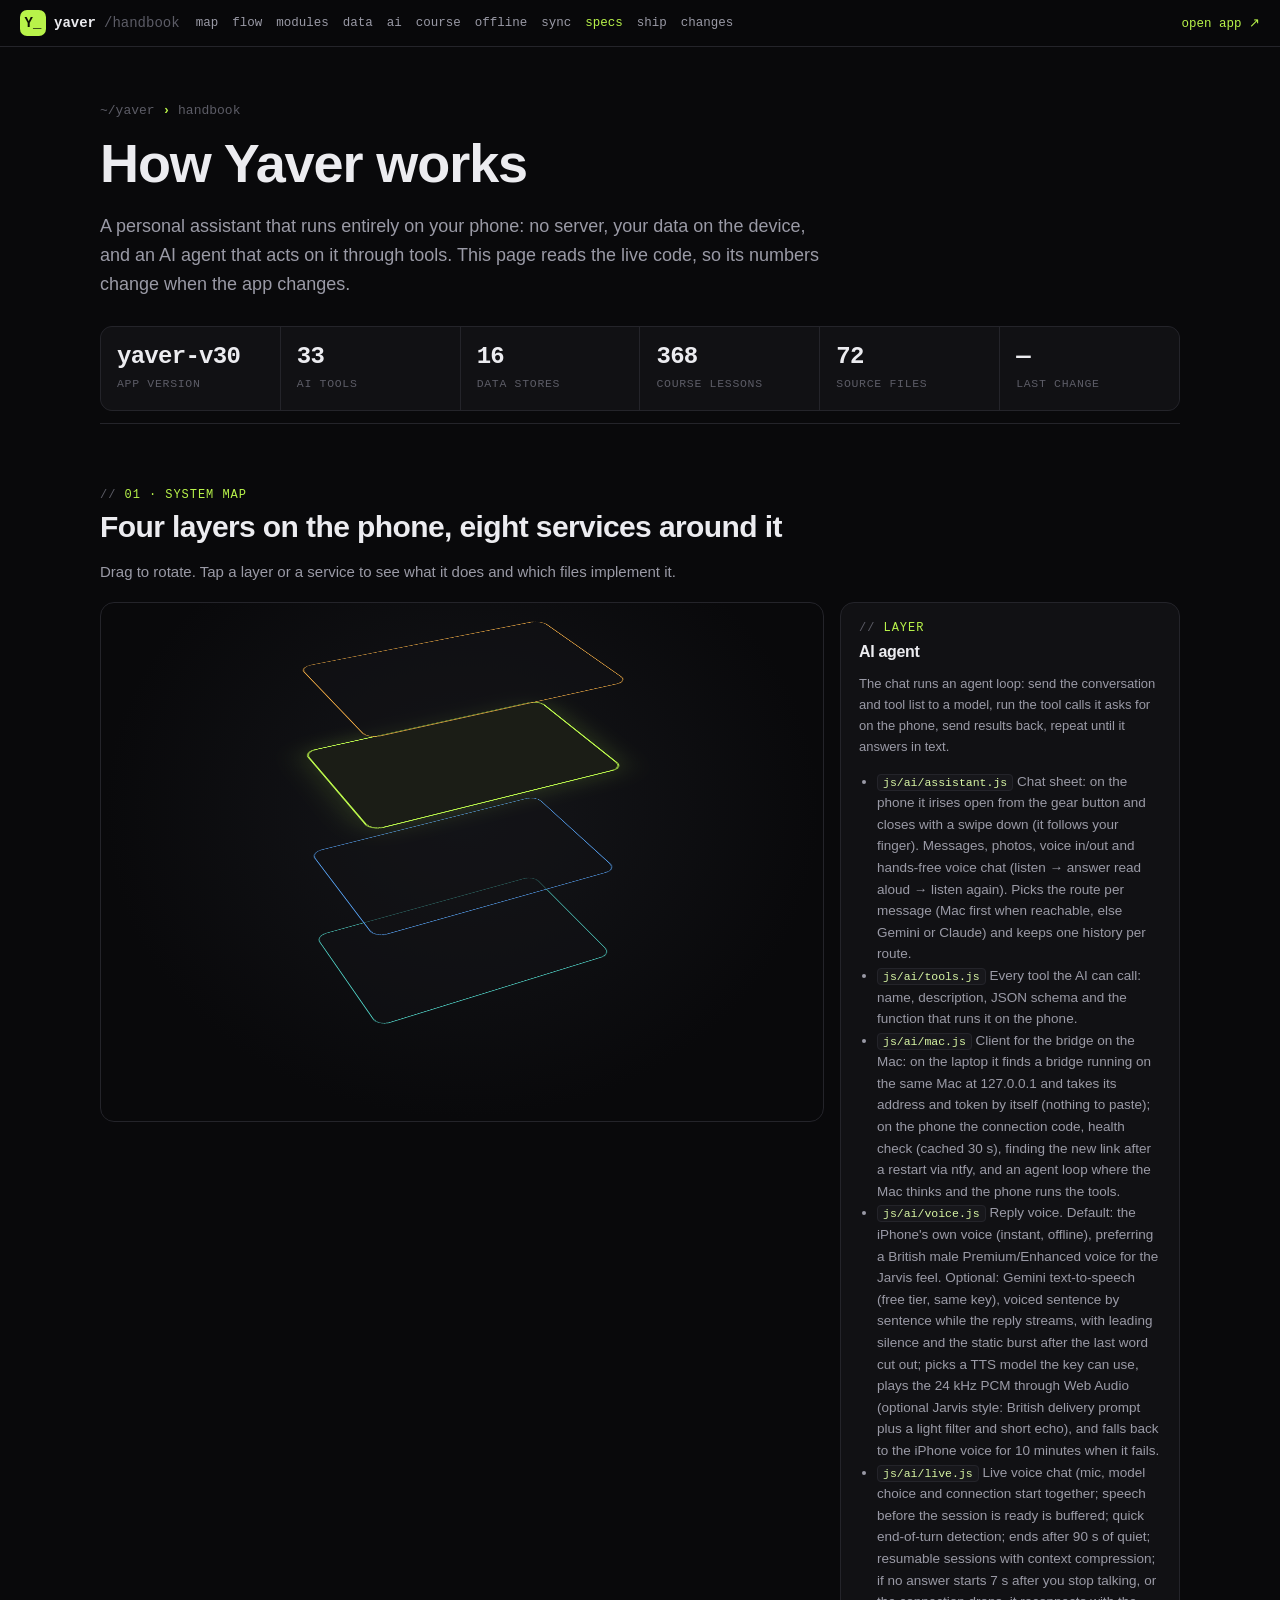
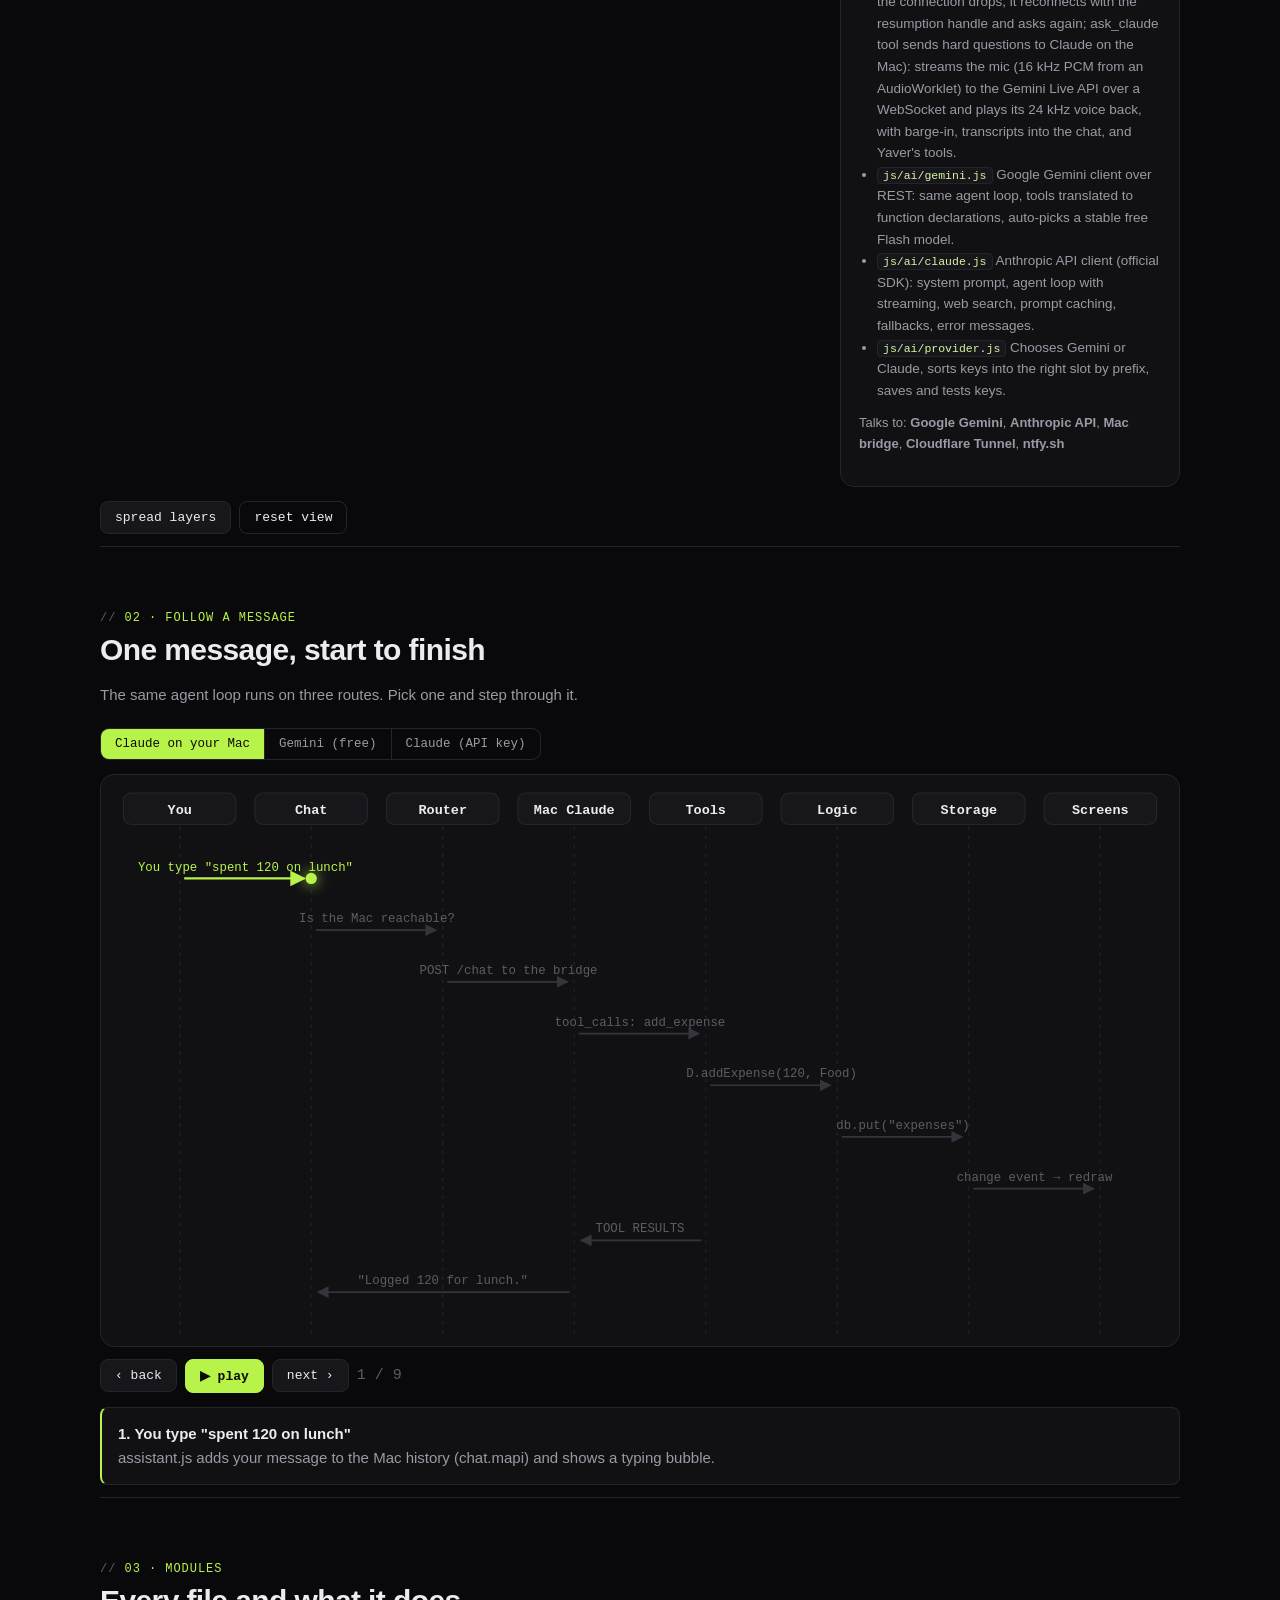
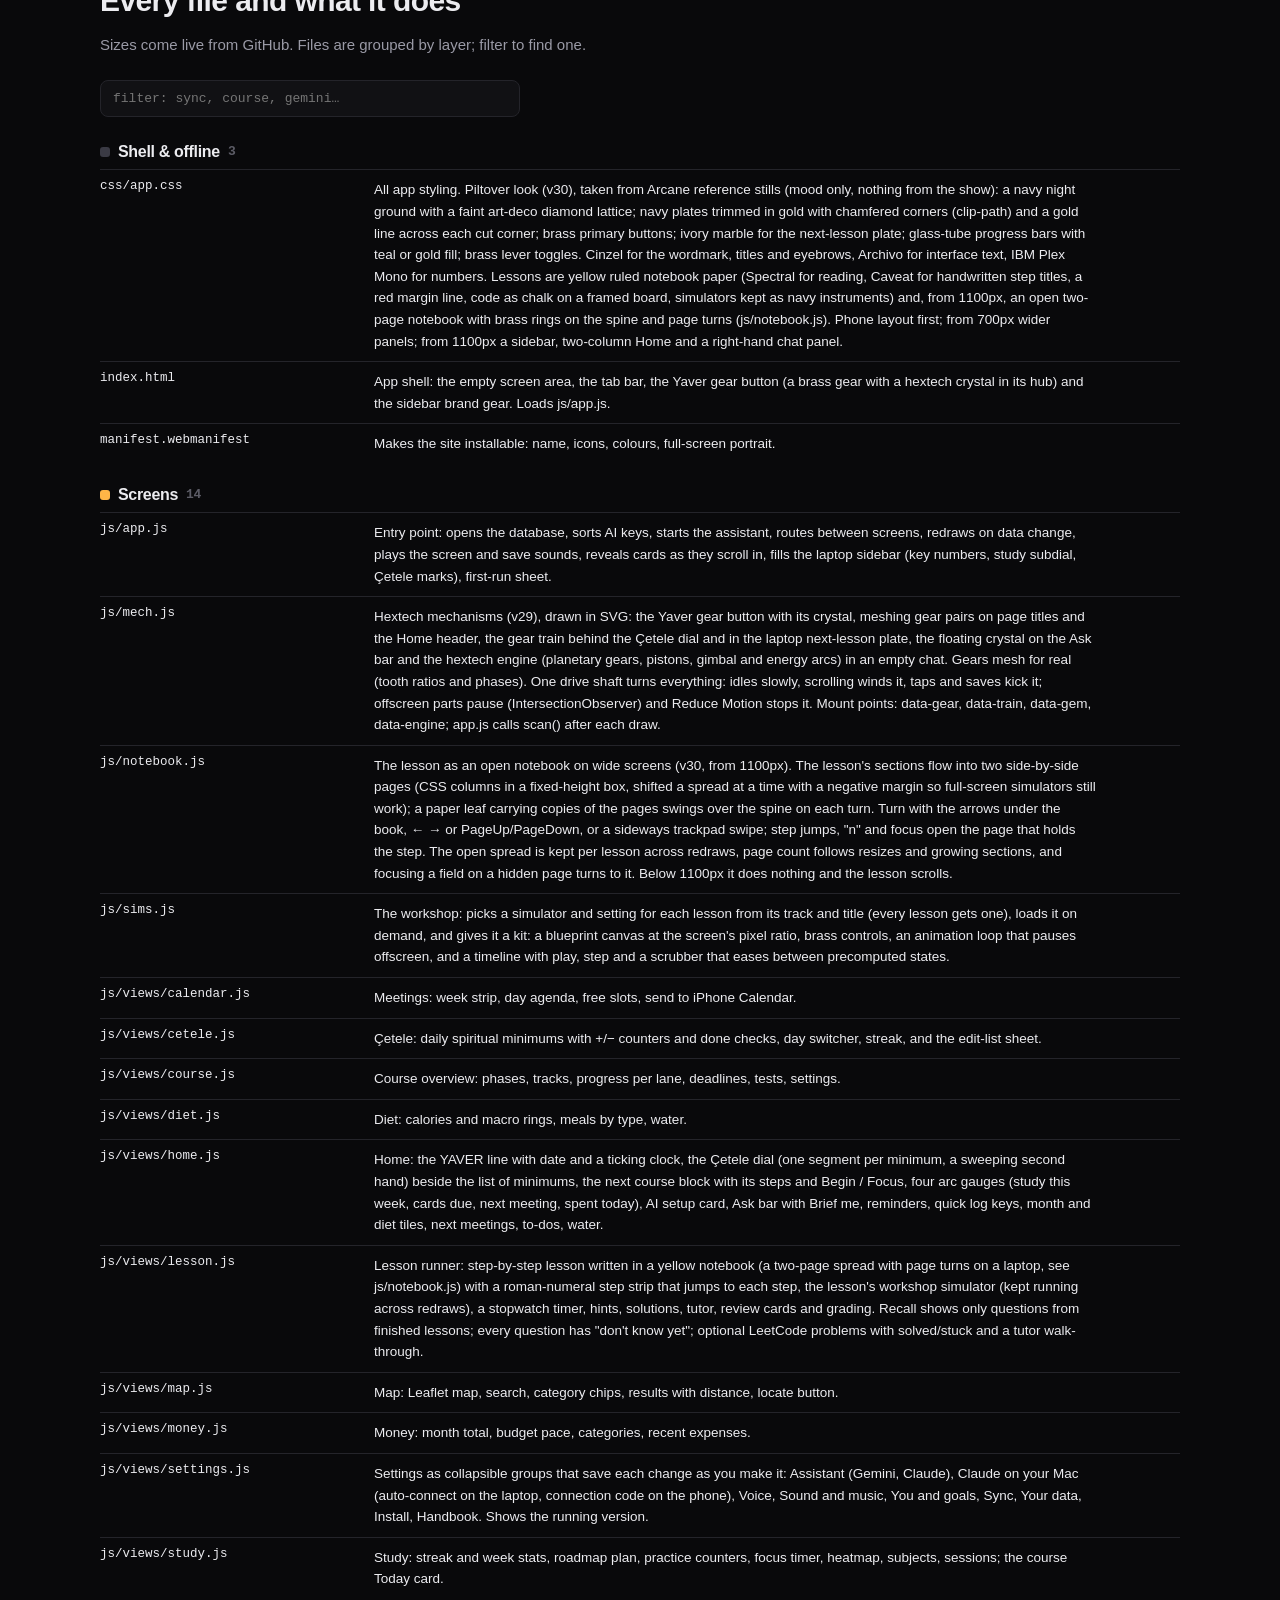
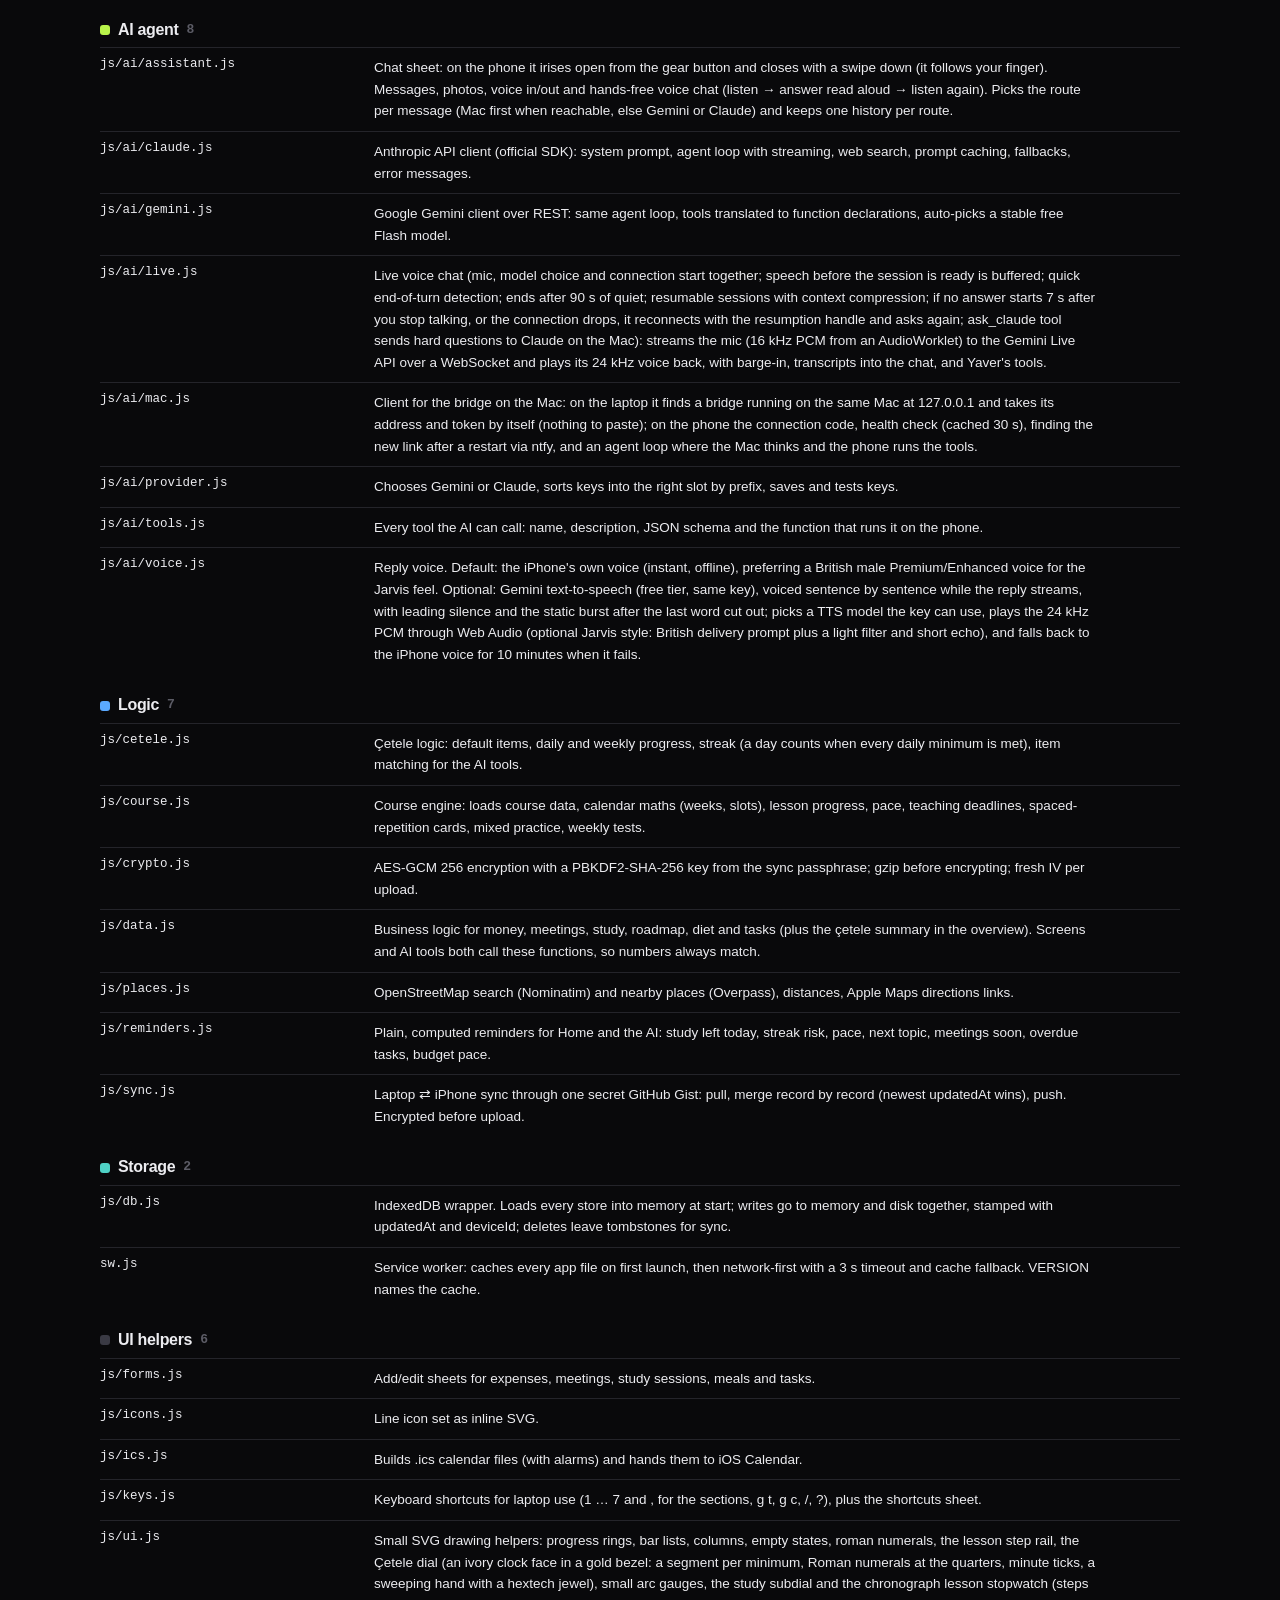
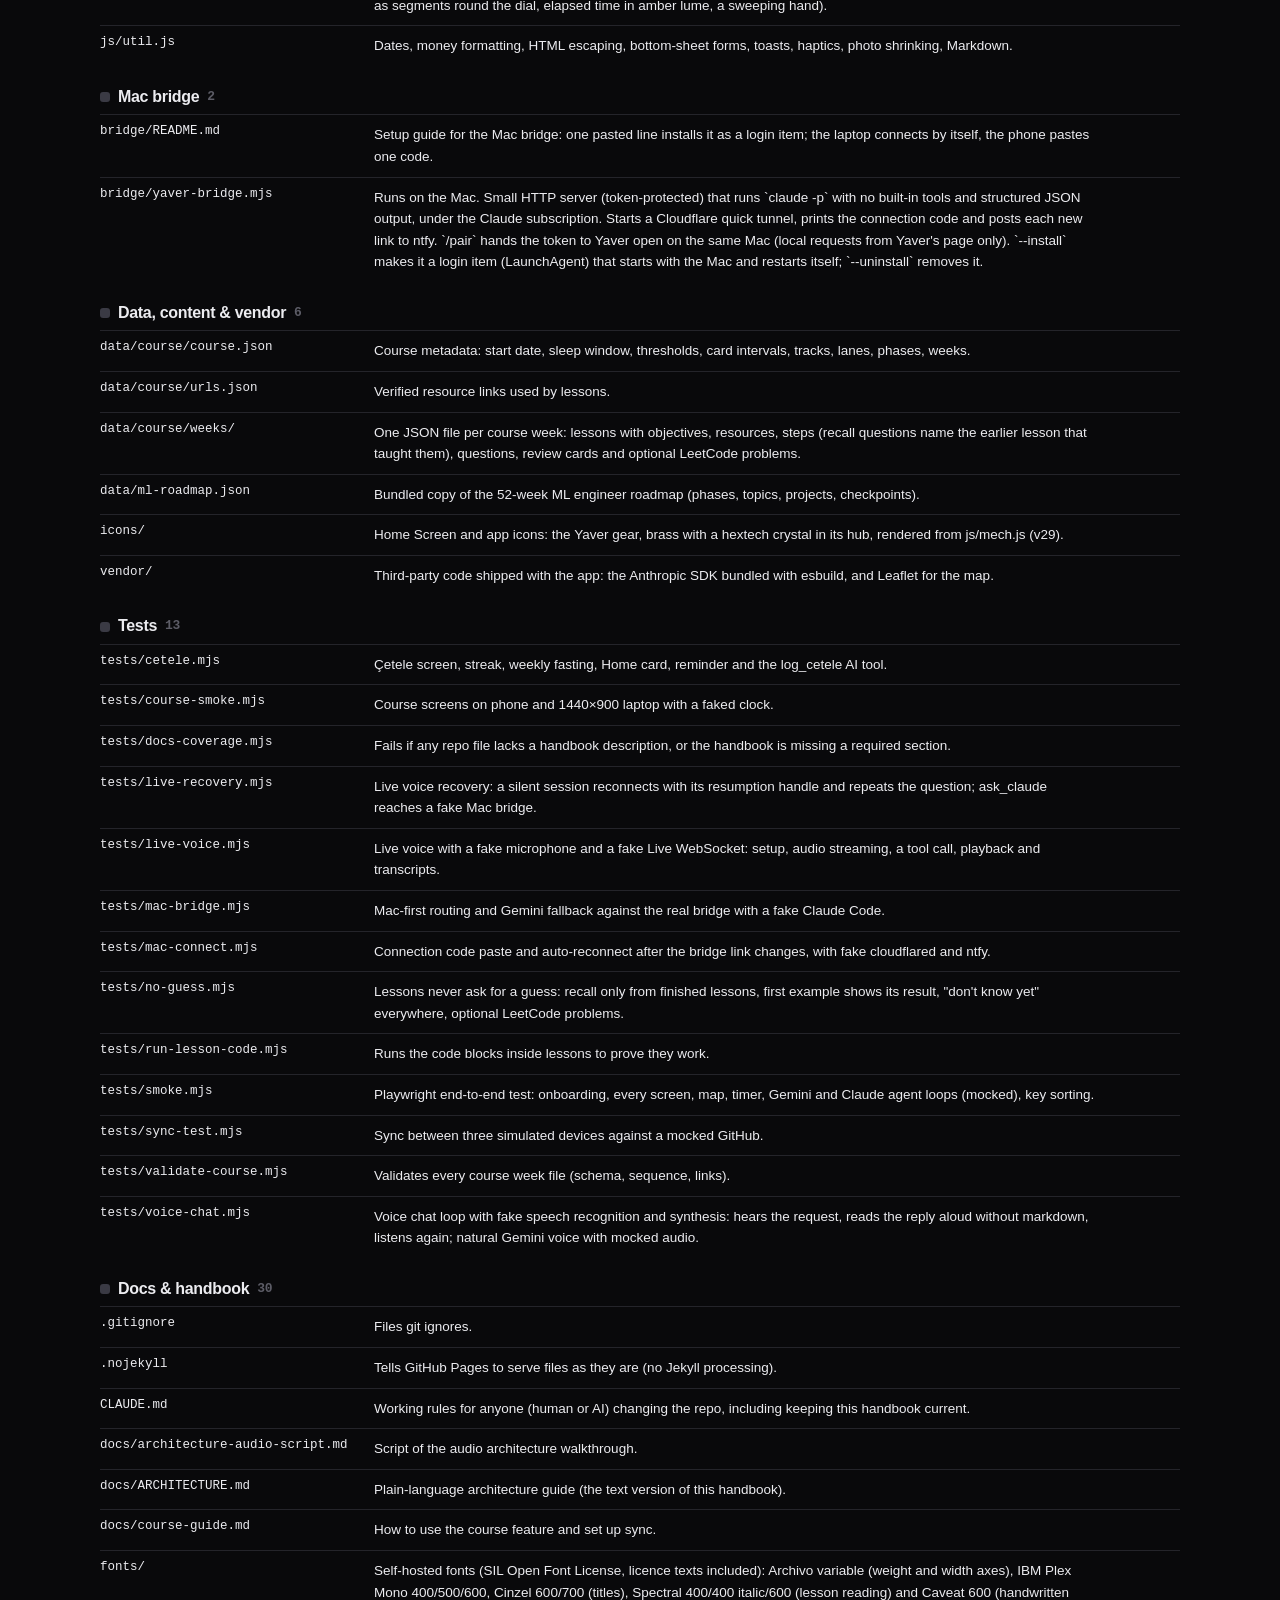
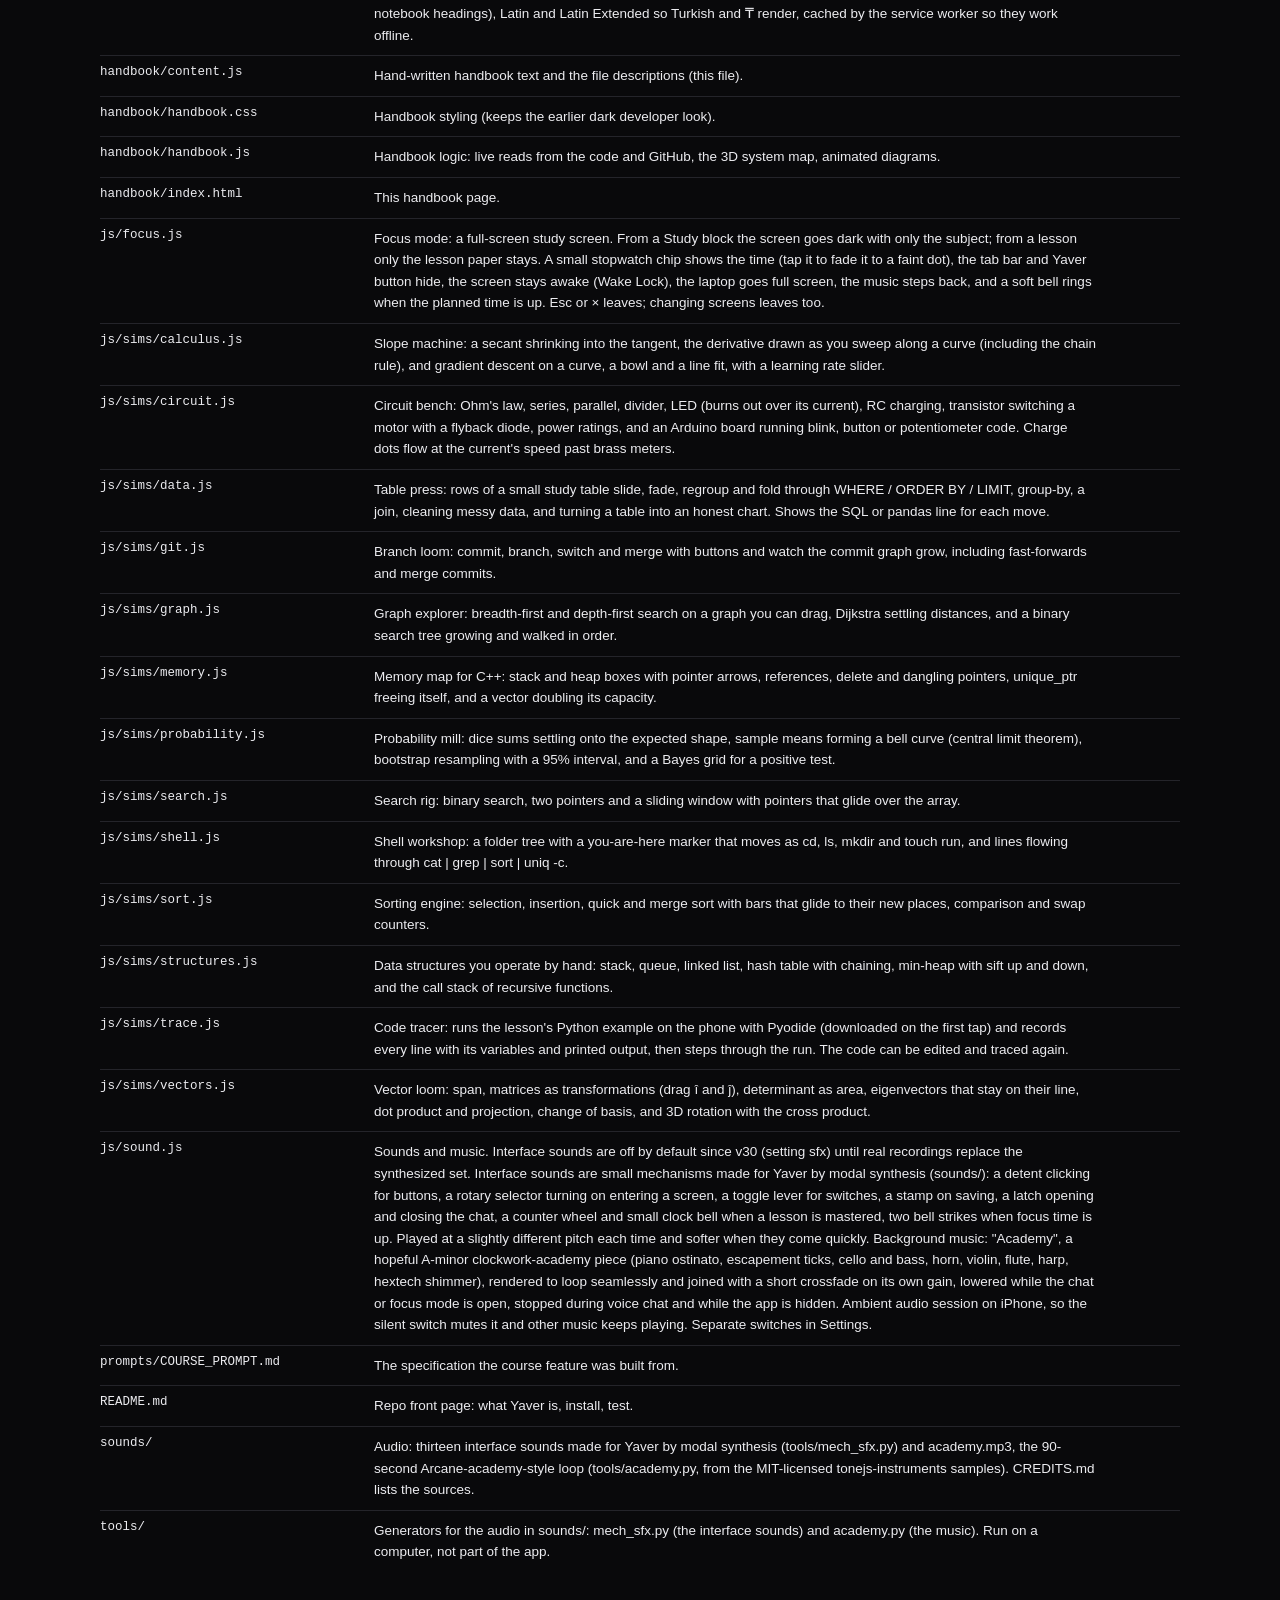
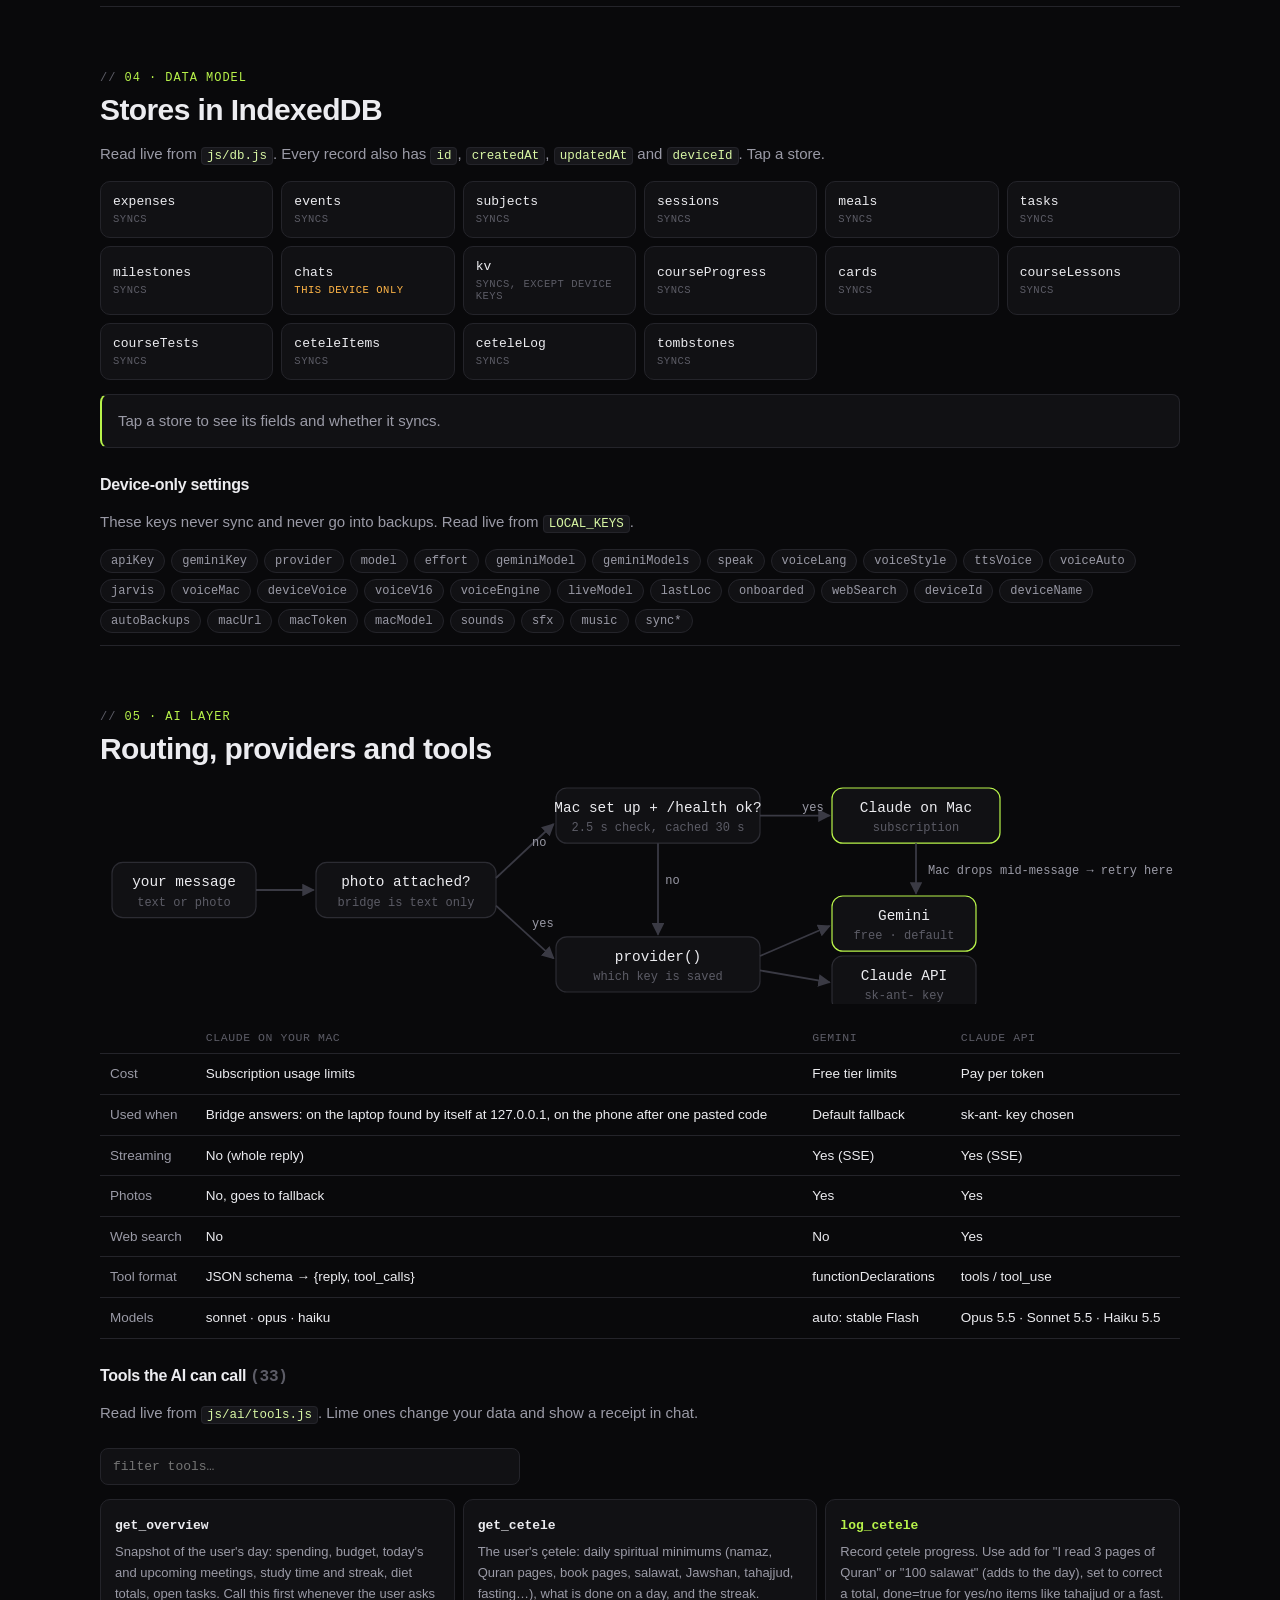
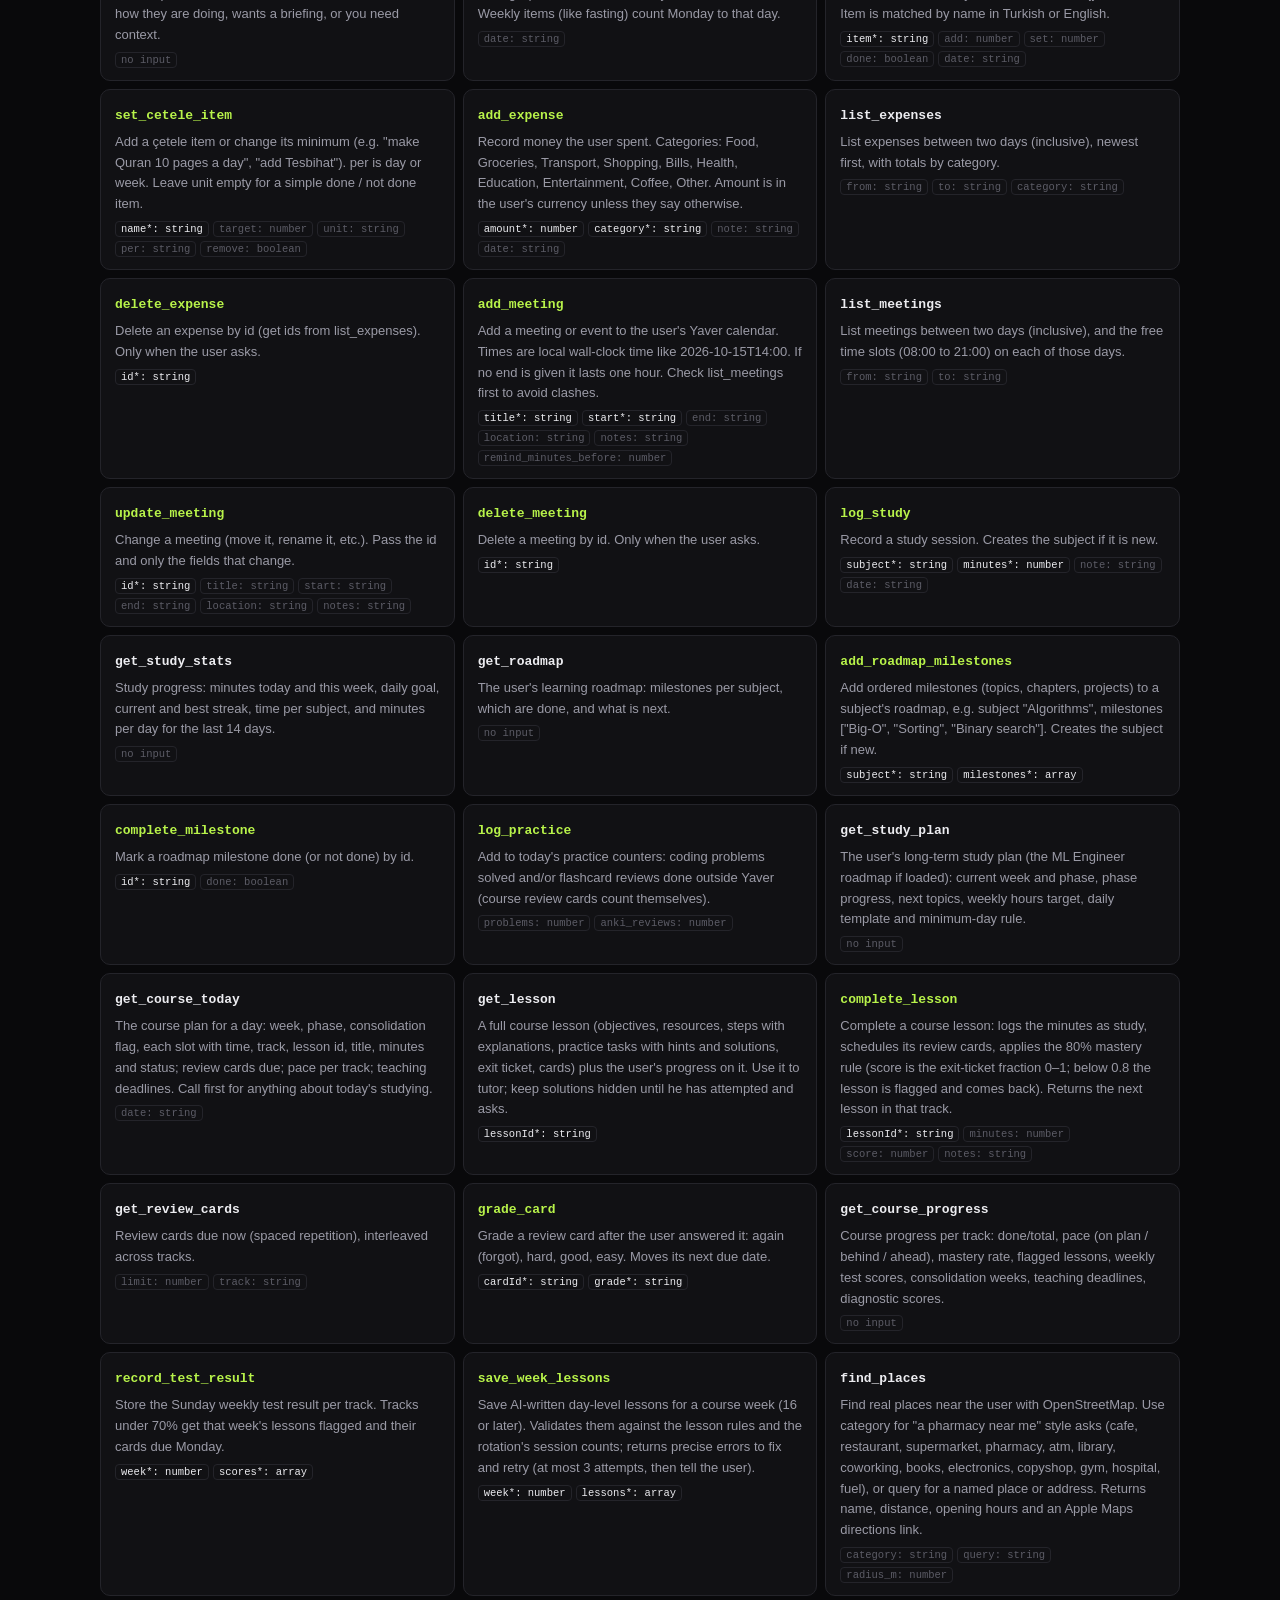
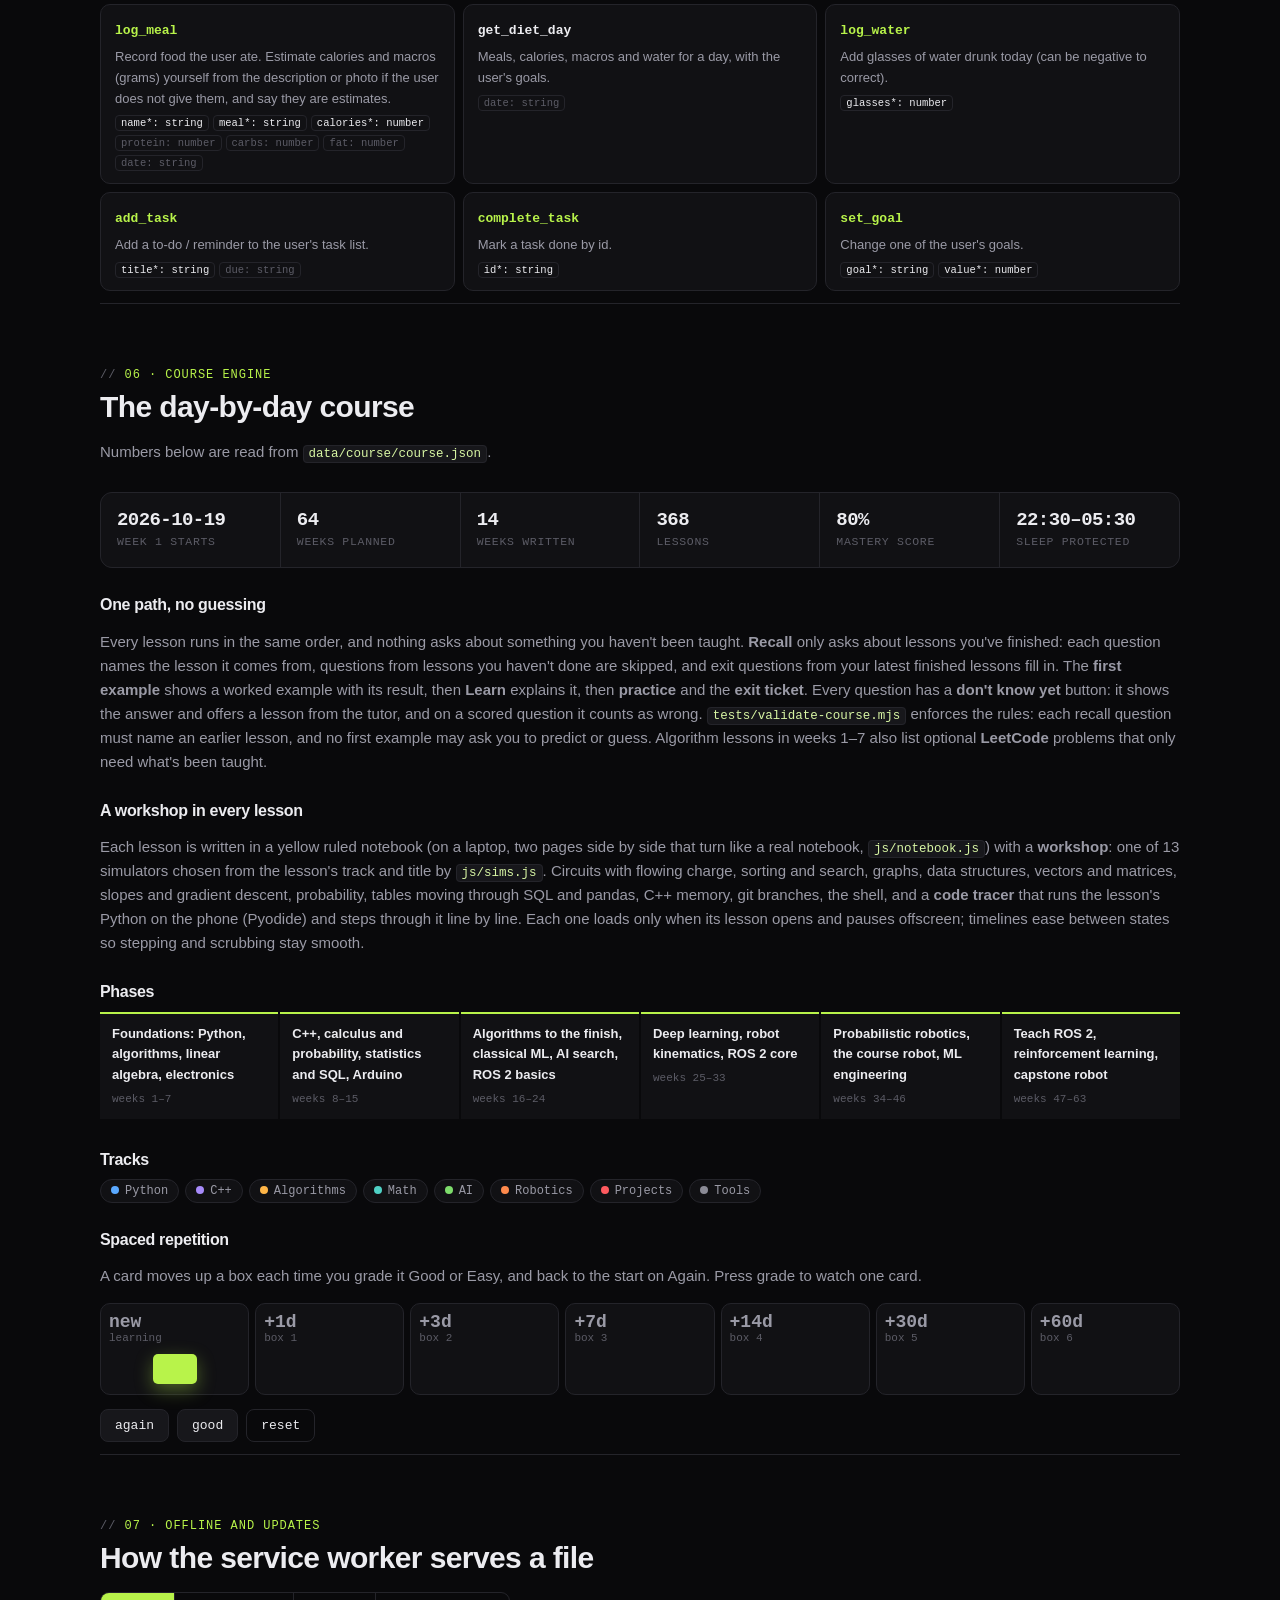
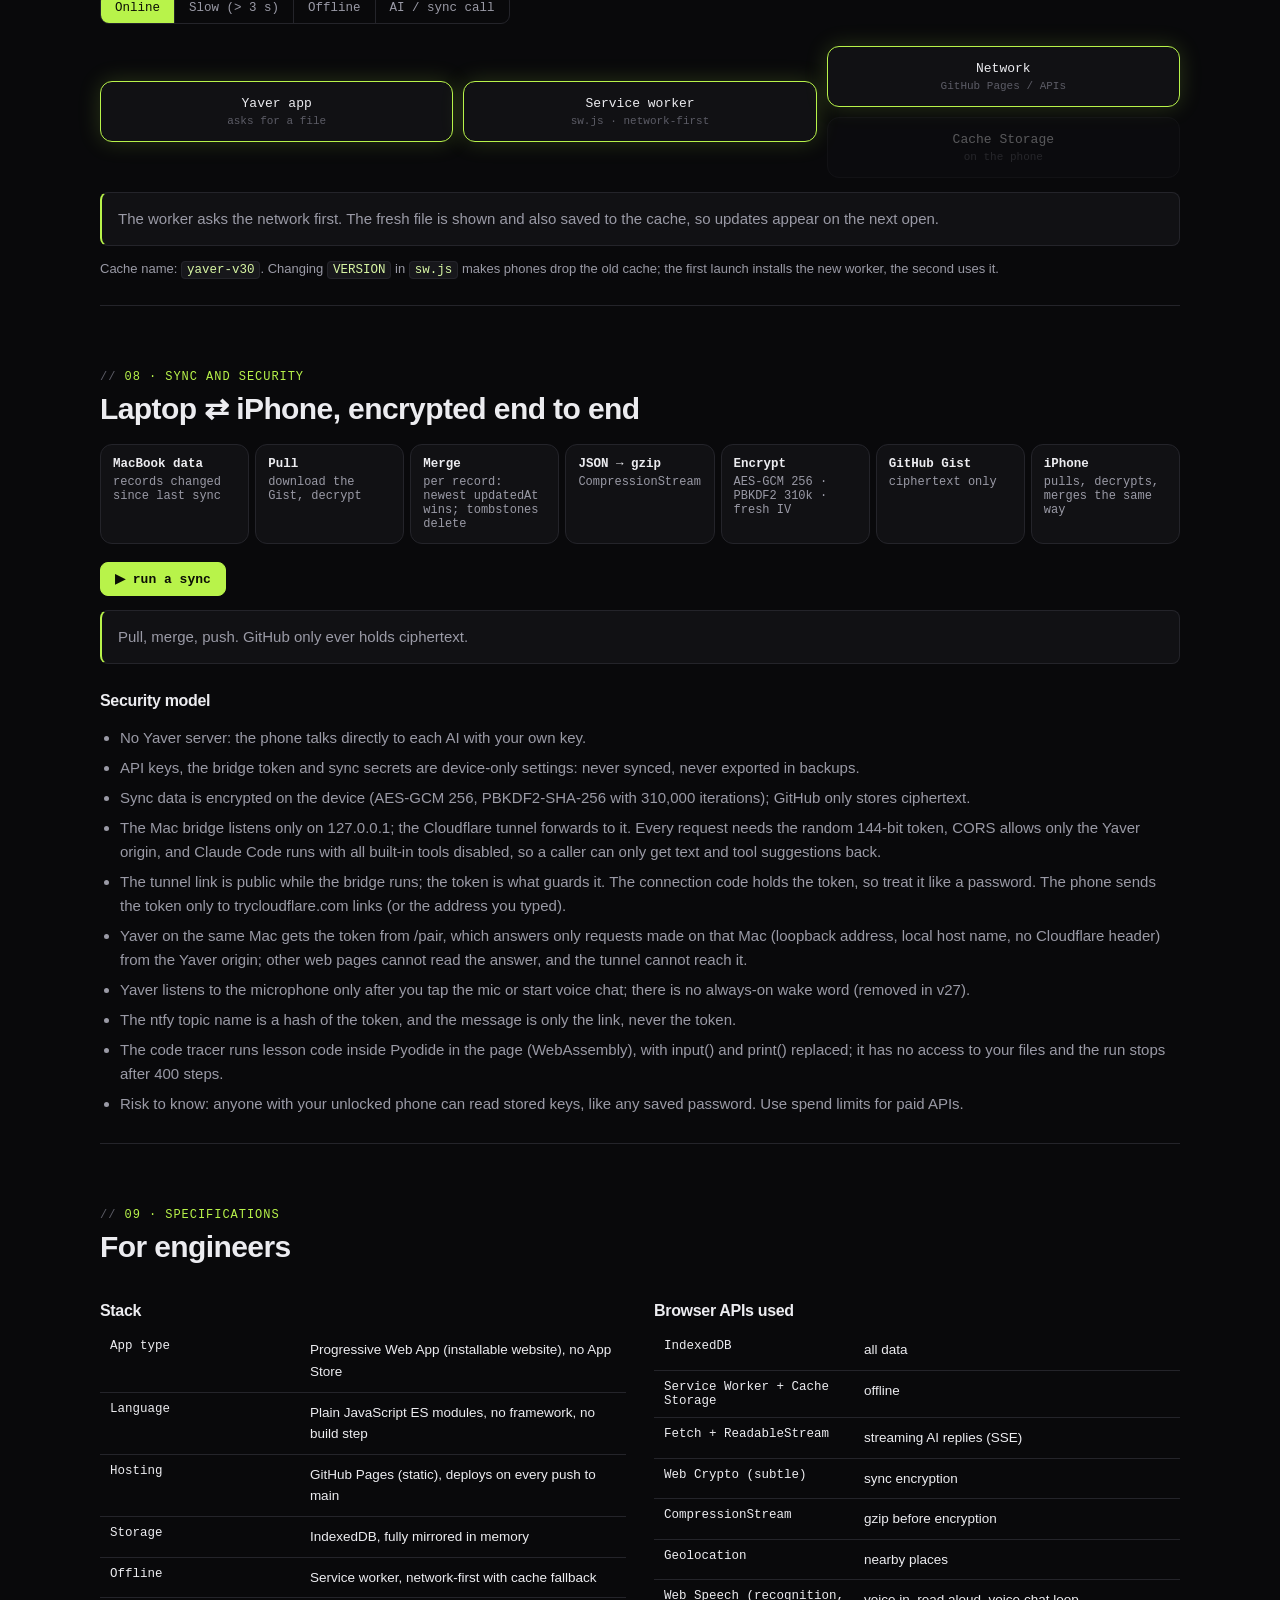
==== handbook/index.html @ 9eaa9417 "v30 Piltover: navy and gold look from the Arcane stills, notebook lessons Navy ground with a deco la" ====
<!doctype html>
<html lang="en">
<head>
<meta charset="utf-8">
<meta name="viewport" content="width=device-width, initial-scale=1, viewport-fit=cover">
<meta name="theme-color" content="#09090b">
<title>Yaver Handbook</title>
<link rel="icon" href="../icons/icon-192.png">
<link rel="stylesheet" href="handbook.css">
</head>
<body>
<header class="top">
  <a class="brand" href="#top"><span class="mark">Y</span><b>yaver</b><span class="dim">/handbook</span></a>
  <nav class="toc" aria-label="Sections">
    <a href="#map">map</a><a href="#flow">flow</a><a href="#modules">modules</a><a href="#data">data</a><a href="#ai">ai</a><a href="#course">course</a><a href="#offline">offline</a><a href="#sync">sync</a><a href="#specs">specs</a><a href="#ship">ship</a><a href="#changes">changes</a>
  </nav>
  <a class="open-app" href="../">open app ↗</a>
</header>

<main id="top">
  <section class="hero">
    <p class="path">~/yaver <b>›</b> handbook</p>
    <h1>How Yaver works</h1>
    <p class="lede">A personal assistant that runs entirely on your phone: no server, your data on the device, and an AI agent that acts on it through tools. This page reads the live code, so its numbers change when the app changes.</p>
    <div class="stats" id="stats">
      <div><b data-live="version">…</b><span>app version</span></div>
      <div><b data-live="tools">…</b><span>AI tools</span></div>
      <div><b data-live="stores">…</b><span>data stores</span></div>
      <div><b data-live="lessons">…</b><span>course lessons</span></div>
      <div><b data-live="files">…</b><span>source files</span></div>
      <div><b data-live="updated">…</b><span>last change</span></div>
    </div>
  </section>

  <section id="map">
    <p class="label">01 · system map</p>
    <h2>Four layers on the phone, eight services around it</h2>
    <p class="muted">Drag to rotate. Tap a layer or a service to see what it does and which files implement it.</p>
    <div class="map-wrap">
      <div class="scene" id="scene"><div class="stage" id="stage"></div></div>
      <aside class="panel" id="map-panel"></aside>
    </div>
    <div class="row-btns"><button class="btn" data-explode>spread layers</button><button class="btn ghost" data-reset>reset view</button></div>
  </section>

  <section id="flow">
    <p class="label">02 · follow a message</p>
    <h2>One message, start to finish</h2>
    <p class="muted">The same agent loop runs on three routes. Pick one and step through it.</p>
    <div class="seg" id="flow-route"></div>
    <div class="flow-wrap"><svg id="flow-svg" role="img" aria-label="Sequence diagram of one chat message"></svg></div>
    <div class="flow-ctrl"><button class="btn" data-flow="prev">‹ back</button><button class="btn primary" data-flow="play">▶ play</button><button class="btn" data-flow="next">next ›</button><span class="mono dim" id="flow-count"></span></div>
    <div class="callout" id="flow-text"></div>
  </section>

  <section id="modules">
    <p class="label">03 · modules</p>
    <h2>Every file and what it does</h2>
    <p class="muted">Sizes come live from GitHub. Files are grouped by layer; filter to find one.</p>
    <input class="filter" id="file-filter" placeholder="filter: sync, course, gemini…" autocomplete="off">
    <div id="files"></div>
  </section>

  <section id="data">
    <p class="label">04 · data model</p>
    <h2>Stores in IndexedDB</h2>
    <p class="muted">Read live from <code>js/db.js</code>. Every record also has <code>id</code>, <code>createdAt</code>, <code>updatedAt</code> and <code>deviceId</code>. Tap a store.</p>
    <div class="grid stores" id="stores"></div>
    <div class="callout" id="store-detail">Tap a store to see its fields and whether it syncs.</div>
    <h3>Device-only settings</h3>
    <p class="muted">These keys never sync and never go into backups. Read live from <code>LOCAL_KEYS</code>.</p>
    <div class="chips" id="local-keys"></div>
  </section>

  <section id="ai">
    <p class="label">05 · ai layer</p>
    <h2>Routing, providers and tools</h2>
    <div class="route-diagram" id="route-diagram"></div>
    <div class="table-wrap"><table class="t">
      <thead><tr><th></th><th>Claude on your Mac</th><th>Gemini</th><th>Claude API</th></tr></thead>
      <tbody>
        <tr><td>Cost</td><td>Subscription usage limits</td><td>Free tier limits</td><td>Pay per token</td></tr>
        <tr><td>Used when</td><td>Bridge answers: on the laptop found by itself at 127.0.0.1, on the phone after one pasted code</td><td>Default fallback</td><td>sk-ant- key chosen</td></tr>
        <tr><td>Streaming</td><td>No (whole reply)</td><td>Yes (SSE)</td><td>Yes (SSE)</td></tr>
        <tr><td>Photos</td><td>No, goes to fallback</td><td>Yes</td><td>Yes</td></tr>
        <tr><td>Web search</td><td>No</td><td>No</td><td>Yes</td></tr>
        <tr><td>Tool format</td><td>JSON schema → {reply, tool_calls}</td><td>functionDeclarations</td><td>tools / tool_use</td></tr>
        <tr><td>Models</td><td>sonnet · opus · haiku</td><td data-live="gemini-model">auto: stable Flash</td><td data-live="claude-models">…</td></tr>
      </tbody>
    </table></div>
    <h3>Tools the AI can call <span class="dim mono" data-live="tools-n"></span></h3>
    <p class="muted">Read live from <code>js/ai/tools.js</code>. Lime ones change your data and show a receipt in chat.</p>
    <input class="filter" id="tool-filter" placeholder="filter tools…" autocomplete="off">
    <div class="tools" id="tools"></div>
  </section>

  <section id="course">
    <p class="label">06 · course engine</p>
    <h2>The day-by-day course</h2>
    <p class="muted">Numbers below are read from <code>data/course/course.json</code>.</p>
    <div class="stats small" id="course-stats"></div>
    <h3>One path, no guessing</h3>
    <p class="muted">Every lesson runs in the same order, and nothing asks about something you haven't been taught. <b>Recall</b> only asks about lessons you've finished: each question names the lesson it comes from, questions from lessons you haven't done are skipped, and exit questions from your latest finished lessons fill in. The <b>first example</b> shows a worked example with its result, then <b>Learn</b> explains it, then <b>practice</b> and the <b>exit ticket</b>. Every question has a <b>don't know yet</b> button: it shows the answer and offers a lesson from the tutor, and on a scored question it counts as wrong. <code>tests/validate-course.mjs</code> enforces the rules: each recall question must name an earlier lesson, and no first example may ask you to predict or guess. Algorithm lessons in weeks 1–7 also list optional <b>LeetCode</b> problems that only need what's been taught.</p>
    <h3>A workshop in every lesson</h3>
    <p class="muted">Each lesson is written in a yellow ruled notebook (on a laptop, two pages side by side that turn like a real notebook, <code>js/notebook.js</code>) with a <b>workshop</b>: one of 13 simulators chosen from the lesson's track and title by <code>js/sims.js</code>. Circuits with flowing charge, sorting and search, graphs, data structures, vectors and matrices, slopes and gradient descent, probability, tables moving through SQL and pandas, C++ memory, git branches, the shell, and a <b>code tracer</b> that runs the lesson's Python on the phone (Pyodide) and steps through it line by line. Each one loads only when its lesson opens and pauses offscreen; timelines ease between states so stepping and scrubbing stay smooth.</p>
    <h3>Phases</h3>
    <div class="timeline" id="phases"></div>
    <h3>Tracks</h3>
    <div class="chips" id="tracks"></div>
    <h3>Spaced repetition</h3>
    <p class="muted">A card moves up a box each time you grade it Good or Easy, and back to the start on Again. Press grade to watch one card.</p>
    <div class="boxes" id="boxes"></div>
    <div class="row-btns"><button class="btn" data-grade="1">again</button><button class="btn" data-grade="3">good</button><button class="btn ghost" data-grade="0">reset</button></div>
  </section>

  <section id="offline">
    <p class="label">07 · offline and updates</p>
    <h2>How the service worker serves a file</h2>
    <div class="seg" id="net-mode"></div>
    <div class="sw" id="sw"></div>
    <div class="callout" id="sw-text"></div>
    <p class="muted small">Cache name: <code data-live="version">…</code>. Changing <code>VERSION</code> in <code>sw.js</code> makes phones drop the old cache; the first launch installs the new worker, the second uses it.</p>
  </section>

  <section id="sync">
    <p class="label">08 · sync and security</p>
    <h2>Laptop ⇄ iPhone, encrypted end to end</h2>
    <div class="pipe" id="pipe"></div>
    <div class="row-btns"><button class="btn primary" data-sync>▶ run a sync</button></div>
    <div class="callout" id="pipe-text">Pull, merge, push. GitHub only ever holds ciphertext.</div>
    <h3>Security model</h3>
    <ul class="list" id="security"></ul>
  </section>

  <section id="specs">
    <p class="label">09 · specifications</p>
    <h2>For engineers</h2>
    <div class="cols">
      <div><h3>Stack</h3><table class="t kv" id="stack"></table></div>
      <div><h3>Browser APIs used</h3><table class="t kv" id="apis"></table></div>
    </div>
    <div class="cols">
      <div><h3>External services</h3><table class="t kv" id="services"></table></div>
      <div><h3>Change recipes</h3><div id="recipes"></div></div>
    </div>
  </section>

  <section id="ship">
    <p class="label">10 · build, test, ship</p>
    <h2>From a change to your phone</h2>
    <div class="ship" id="ship-steps"></div>
    <h3>Tests</h3>
    <table class="t kv" id="tests"></table>
  </section>

  <section id="changes">
    <p class="label">11 · changelog</p>
    <h2>Recent changes</h2>
    <p class="muted">Live from the repository's commit history.</p>
    <ol class="log" id="log"><li class="dim">loading…</li></ol>
  </section>
</main>
<footer class="foot mono dim">yaver handbook · reads live from <a href="https://github.com/mskorkmaz08-del/yaver">github.com/mskorkmaz08-del/yaver</a></footer>
<script type="module" src="handbook.js"></script>
</body>
</html>
---- handbook/handbook.css ----
:root {
  --bg: #09090b; --surface: #111114; --surface2: #17171b; --line: #24242a; --text: #ececf0; --muted: #9a9aa6; --dim: #5c5c66;
  --accent: #b8f34a; --accent-ink: #0b0d05; --blue: #5aa9ff; --teal: #4fd1c5; --amber: #ffb547; --red: #ff5a5f;
  --mono: ui-monospace, "SF Mono", SFMono-Regular, Menlo, Consolas, monospace;
  --sans: -apple-system, BlinkMacSystemFont, "Inter", "Segoe UI", Roboto, sans-serif;
}
* { box-sizing: border-box; }
html { scroll-behavior: smooth; scroll-padding-top: 64px; }
body { margin: 0; background: var(--bg); color: var(--text); font: 15px/1.6 var(--sans); -webkit-font-smoothing: antialiased; }
a { color: var(--accent); text-decoration: none; }
code { font: 12.5px var(--mono); background: var(--surface2); border: 1px solid var(--line); border-radius: 4px; padding: 1px 5px; color: #d8f6a4; }
h1, h2, h3 { letter-spacing: -0.02em; line-height: 1.15; margin: 0 0 10px; }
h1 { font-size: clamp(32px, 6vw, 54px); font-weight: 700; }
h2 { font-size: clamp(22px, 3.4vw, 30px); font-weight: 650; }
h3 { font-size: 16px; font-weight: 600; margin-top: 28px; }
.muted { color: var(--muted); } .dim { color: var(--dim); } .mono { font-family: var(--mono); } .small { font-size: 13px; }
.label { font: 12px var(--mono); color: var(--accent); text-transform: uppercase; letter-spacing: .08em; margin: 0 0 8px; }
.label::before { content: "// "; color: var(--dim); }

.top { position: sticky; top: 0; z-index: 20; display: flex; align-items: center; gap: 16px; padding: 10px 20px; background: rgba(9,9,11,.86); backdrop-filter: blur(14px); -webkit-backdrop-filter: blur(14px); border-bottom: 1px solid var(--line); }
.brand { display: flex; align-items: center; gap: 8px; color: var(--text); font: 14px var(--mono); }
.mark { display: inline-flex; align-items: center; justify-content: center; width: 26px; height: 26px; border-radius: 7px; background: var(--accent); color: var(--accent-ink); font: 700 14px var(--mono); }
.mark::after { content: "_"; animation: blink 1.1s steps(1) infinite; }
@keyframes blink { 50% { opacity: 0; } }
.toc { display: flex; gap: 14px; overflow-x: auto; flex: 1; scrollbar-width: none; font: 12.5px var(--mono); }
.toc::-webkit-scrollbar { display: none; }
.toc a { color: var(--muted); white-space: nowrap; } .toc a:hover, .toc a.on { color: var(--accent); }
.open-app { font: 12.5px var(--mono); white-space: nowrap; }

main { max-width: 1120px; margin: 0 auto; padding: 0 20px 80px; }
section { padding: 64px 0 12px; border-bottom: 1px solid var(--line); }
section:last-child { border-bottom: 0; }
.hero { padding-top: 56px; }
.path { font: 13px var(--mono); color: var(--dim); margin: 0 0 14px; } .path b { color: var(--accent); }
.lede { font-size: 18px; color: var(--muted); max-width: 720px; }
.stats { display: grid; grid-template-columns: repeat(auto-fit, minmax(140px, 1fr)); gap: 1px; background: var(--line); border: 1px solid var(--line); border-radius: 12px; overflow: hidden; margin-top: 28px; }
.stats > div { background: var(--surface); padding: 16px; }
.stats b { display: block; font: 600 24px var(--mono); color: var(--text); letter-spacing: -0.03em; }
.stats span { font: 11.5px var(--mono); color: var(--dim); text-transform: uppercase; letter-spacing: .06em; }
.stats.small b { font-size: 19px; }

.btn { font: 13px var(--mono); color: var(--text); background: var(--surface2); border: 1px solid var(--line); border-radius: 8px; padding: 8px 14px; cursor: pointer; }
.btn:hover { border-color: #3a3a44; } .btn.primary { background: var(--accent); color: var(--accent-ink); border-color: var(--accent); font-weight: 600; }
.btn.ghost { background: transparent; }
.row-btns { display: flex; gap: 8px; flex-wrap: wrap; margin-top: 14px; }
.seg { display: inline-flex; border: 1px solid var(--line); border-radius: 9px; overflow: hidden; margin: 6px 0 14px; flex-wrap: wrap; }
.seg button { font: 12.5px var(--mono); background: transparent; color: var(--muted); border: 0; padding: 8px 14px; cursor: pointer; border-right: 1px solid var(--line); }
.seg button:last-child { border-right: 0; } .seg button.on { background: var(--accent); color: var(--accent-ink); }
.callout { background: var(--surface); border: 1px solid var(--line); border-left: 2px solid var(--accent); border-radius: 8px; padding: 14px 16px; margin-top: 14px; color: var(--muted); min-height: 52px; }
.callout b { color: var(--text); }
.filter { width: 100%; max-width: 420px; background: var(--surface); border: 1px solid var(--line); border-radius: 8px; color: var(--text); font: 13px var(--mono); padding: 10px 12px; margin: 8px 0 14px; }
.filter:focus { outline: none; border-color: var(--accent); }
.chips { display: flex; flex-wrap: wrap; gap: 6px; }
.chip { font: 12px var(--mono); border: 1px solid var(--line); border-radius: 999px; padding: 4px 10px; color: var(--muted); background: var(--surface); }
.chip i { display: inline-block; width: 8px; height: 8px; border-radius: 50%; margin-right: 6px; vertical-align: 0; }

/* 3D system map */
.map-wrap { display: grid; grid-template-columns: 1fr 340px; gap: 16px; margin-top: 18px; }
.scene { position: relative; height: 520px; perspective: 1400px; perspective-origin: 50% 30%; background: radial-gradient(ellipse at 50% 40%, #15161a, var(--bg) 70%); border: 1px solid var(--line); border-radius: 14px; overflow: hidden; touch-action: none; cursor: grab; }
.scene:active { cursor: grabbing; }
.stage { position: absolute; left: 50%; top: 66%; width: 0; height: 0; transform-style: preserve-3d; transition: transform .08s linear; }
.plane { position: absolute; width: 300px; height: 190px; left: -150px; top: -95px; transform-style: preserve-3d; border: 1px solid; border-radius: 14px; background: rgba(17,17,20,.55); transition: transform .6s cubic-bezier(.2,.8,.2,1), box-shadow .3s, background .3s; cursor: pointer; }
.plane .pl-name { position: absolute; left: 14px; top: 10px; font: 600 15px var(--sans); }
.plane .pl-tag { position: absolute; left: 14px; top: 32px; font: 11px var(--mono); color: var(--muted); }
.plane .pl-mods { position: absolute; left: 12px; right: 12px; bottom: 10px; display: flex; flex-wrap: wrap; gap: 4px; }
.plane .pl-mods span { font: 10px var(--mono); padding: 2px 6px; border-radius: 4px; background: rgba(255,255,255,.05); color: var(--muted); }
.plane.on { background: rgba(28,30,22,.92); }
.grid-floor { position: absolute; width: 760px; height: 760px; left: -380px; top: -380px; transform: translateZ(-30px); background-image: linear-gradient(var(--line) 1px, transparent 1px), linear-gradient(90deg, var(--line) 1px, transparent 1px); background-size: 38px 38px; opacity: .35; border-radius: 50%; -webkit-mask-image: radial-gradient(circle, #000 40%, transparent 70%); mask-image: radial-gradient(circle, #000 40%, transparent 70%); pointer-events: none; }
.svc { position: absolute; width: 112px; height: 64px; left: -56px; top: -32px; transform-style: preserve-3d; cursor: pointer; }
.svc .face { position: absolute; inset: 0; border: 1px solid #3a3a44; border-radius: 10px; background: #141418; display: flex; flex-direction: column; justify-content: center; padding: 0 10px; font: 600 12px var(--sans); }
.svc .face small { font: 10px var(--mono); color: var(--dim); font-weight: 400; }
.svc.on .face { border-color: var(--accent); box-shadow: 0 0 24px rgba(184,243,74,.25); }
.beam { position: absolute; left: 0; top: 0; height: 1px; transform-origin: 0 0; background: linear-gradient(90deg, transparent, rgba(184,243,74,.6), transparent); background-size: 200% 100%; animation: flow 2.4s linear infinite; pointer-events: none; opacity: .35; }
.beam.on { opacity: 1; height: 2px; }
@keyframes flow { from { background-position: 200% 0; } to { background-position: -200% 0; } }
.panel { background: var(--surface); border: 1px solid var(--line); border-radius: 14px; padding: 18px; }
.panel h3 { margin-top: 0; }
.panel ul { margin: 8px 0 0; padding-left: 18px; color: var(--muted); font-size: 13.5px; }
.panel code { font-size: 11.5px; }

/* sequence diagram */
.flow-wrap { background: var(--surface); border: 1px solid var(--line); border-radius: 14px; overflow-x: auto; }
#flow-svg { display: block; width: 100%; min-width: 760px; height: auto; }
#flow-svg .lane-head { font: 600 12px var(--mono); fill: var(--text); text-anchor: middle; }
#flow-svg .lane-line { stroke: var(--line); stroke-dasharray: 3 5; }
#flow-svg .msg { stroke: #34343c; stroke-width: 1.5; fill: none; transition: stroke .3s; }
#flow-svg .msg-label { font: 11px var(--mono); fill: var(--dim); text-anchor: middle; transition: fill .3s; }
#flow-svg .done .msg { stroke: #556b2f; } #flow-svg .done .msg-label { fill: var(--muted); }
#flow-svg .cur .msg { stroke: var(--accent); stroke-width: 2; } #flow-svg .cur .msg-label { fill: var(--accent); }
#flow-svg .pkt { fill: var(--accent); filter: drop-shadow(0 0 6px var(--accent)); }
.flow-ctrl { display: flex; gap: 8px; align-items: center; margin-top: 12px; flex-wrap: wrap; }

/* files */
.group { margin-bottom: 22px; }
.group h3 { display: flex; align-items: center; gap: 8px; margin: 12px 0 8px; }
.group h3 i { width: 10px; height: 10px; border-radius: 3px; }
.file { display: grid; grid-template-columns: minmax(170px, 260px) 1fr 70px; gap: 14px; padding: 9px 0; border-top: 1px solid var(--line); font-size: 13.5px; }
.file code { background: none; border: 0; padding: 0; color: var(--text); }
.file .sz { text-align: right; font: 12px var(--mono); color: var(--dim); }
.file .missing { color: var(--red); }

/* stores */
.grid { display: grid; gap: 8px; }
.stores { grid-template-columns: repeat(auto-fill, minmax(150px, 1fr)); margin-top: 14px; }
.store { text-align: left; background: var(--surface); border: 1px solid var(--line); border-radius: 10px; padding: 12px; color: var(--text); font: 13px var(--mono); cursor: pointer; }
.store small { display: block; color: var(--dim); font-size: 10.5px; margin-top: 4px; text-transform: uppercase; letter-spacing: .05em; }
.store.on { border-color: var(--accent); }
.store.local small { color: var(--amber); }

/* ai */
.route-diagram { margin: 10px 0 18px; }
.route-diagram svg { width: 100%; height: auto; display: block; }
.table-wrap { overflow-x: auto; }
.t { width: 100%; border-collapse: collapse; font-size: 13.5px; }
.t th, .t td { text-align: left; padding: 9px 10px; border-bottom: 1px solid var(--line); vertical-align: top; }
.t th { font: 11.5px var(--mono); color: var(--dim); text-transform: uppercase; letter-spacing: .05em; font-weight: 400; }
.t td:first-child { color: var(--muted); white-space: nowrap; }
.t.kv td:first-child { font: 12.5px var(--mono); color: var(--text); width: 38%; white-space: normal; }
.tools { display: grid; grid-template-columns: repeat(auto-fill, minmax(300px, 1fr)); gap: 8px; }
.tool { background: var(--surface); border: 1px solid var(--line); border-radius: 10px; padding: 12px 14px; }
.tool b { font: 600 13px var(--mono); }
.tool.write b { color: var(--accent); }
.tool p { margin: 6px 0; color: var(--muted); font-size: 13px; }
.tool .params { display: flex; flex-wrap: wrap; gap: 4px; }
.tool .params span { font: 10.5px var(--mono); color: var(--dim); border: 1px solid var(--line); border-radius: 4px; padding: 1px 5px; }
.tool .params span.req { color: var(--text); }

/* course */
.timeline { display: flex; gap: 2px; overflow-x: auto; padding-bottom: 4px; }
.phase { flex: 1 0 120px; background: var(--surface); border-top: 2px solid var(--accent); padding: 10px 12px; font-size: 12.5px; color: var(--muted); }
.phase b { display: block; color: var(--text); font-size: 13px; margin-bottom: 2px; }
.phase .mono { color: var(--dim); font-size: 11px; }
.boxes { display: grid; grid-template-columns: repeat(auto-fit, minmax(90px, 1fr)); gap: 6px; margin-top: 10px; }
.box { position: relative; height: 92px; border: 1px solid var(--line); border-radius: 10px; background: var(--surface); padding: 8px; font: 11px var(--mono); color: var(--dim); }
.box b { display: block; font-size: 18px; color: var(--muted); }
.card3d { position: absolute; left: 50%; bottom: 10px; width: 44px; height: 30px; margin-left: -22px; border-radius: 5px; background: var(--accent); box-shadow: 0 6px 18px rgba(184,243,74,.35); animation: pop .5s cubic-bezier(.2,1.6,.4,1); }
@keyframes pop { from { transform: translateY(-30px) rotateX(70deg) scale(.6); opacity: 0; } to { transform: none; opacity: 1; } }

/* service worker */
.sw { display: grid; grid-template-columns: 1fr 1fr 1fr; gap: 10px; align-items: center; margin-top: 8px; }
.node { background: var(--surface); border: 1px solid var(--line); border-radius: 12px; padding: 14px; text-align: center; font: 13px var(--mono); transition: border-color .3s, box-shadow .3s; }
.node small { display: block; color: var(--dim); font-size: 11px; margin-top: 4px; }
.node.on { border-color: var(--accent); box-shadow: 0 0 22px rgba(184,243,74,.18); }
.node.off { opacity: .35; }
.sw .stack { display: grid; gap: 10px; }

/* sync pipeline */
.pipe { display: flex; gap: 6px; overflow-x: auto; padding: 8px 0 4px; }
.pnode { flex: 1 0 118px; background: var(--surface); border: 1px solid var(--line); border-radius: 12px; padding: 12px; font: 12px var(--mono); color: var(--muted); transition: all .35s; position: relative; }
.pnode b { display: block; color: var(--text); font-size: 12.5px; margin-bottom: 4px; }
.pnode.on { border-color: var(--accent); color: var(--text); transform: translateY(-4px); box-shadow: 0 8px 24px rgba(184,243,74,.15); }
.pnode.cipher { font-size: 10px; word-break: break-all; }
.list { color: var(--muted); padding-left: 20px; }
.list li { margin: 6px 0; }

.cols { display: grid; grid-template-columns: 1fr 1fr; gap: 28px; }
.recipe { border-top: 1px solid var(--line); padding: 10px 0; font-size: 13.5px; color: var(--muted); }
.recipe b { display: block; color: var(--text); font-size: 13.5px; }
.ship { display: grid; grid-template-columns: repeat(auto-fit, minmax(150px, 1fr)); gap: 8px; counter-reset: s; }
.ship div { background: var(--surface); border: 1px solid var(--line); border-radius: 12px; padding: 14px; font-size: 13px; color: var(--muted); }
.ship div::before { counter-increment: s; content: "0" counter(s); display: block; font: 600 12px var(--mono); color: var(--accent); margin-bottom: 6px; }
.ship b { color: var(--text); display: block; }
.log { list-style: none; padding: 0; margin: 0; }
.log li { display: grid; grid-template-columns: 92px 70px 1fr; gap: 12px; padding: 9px 0; border-top: 1px solid var(--line); font-size: 13.5px; }
.log .d { font: 12px var(--mono); color: var(--dim); } .log a { font: 12px var(--mono); }
.foot { text-align: center; padding: 28px 20px 40px; font-size: 12px; }

@media (max-width: 860px) {
  .map-wrap, .cols { grid-template-columns: 1fr; }
  .scene { height: 420px; }
  .stage { top: 58%; }
  .brand .dim { display: none; }
  .file { grid-template-columns: 1fr 60px; } .file .desc { grid-column: 1 / -1; order: 3; color: var(--muted); margin-top: -4px; }
  .sw { grid-template-columns: 1fr; }
  .log li { grid-template-columns: 80px 1fr; } .log li a { display: none; }
  .top { padding: 10px 16px; } main { padding: 0 16px 60px; }
}
@media (prefers-reduced-motion: reduce) { * { animation: none !important; transition: none !important; } }
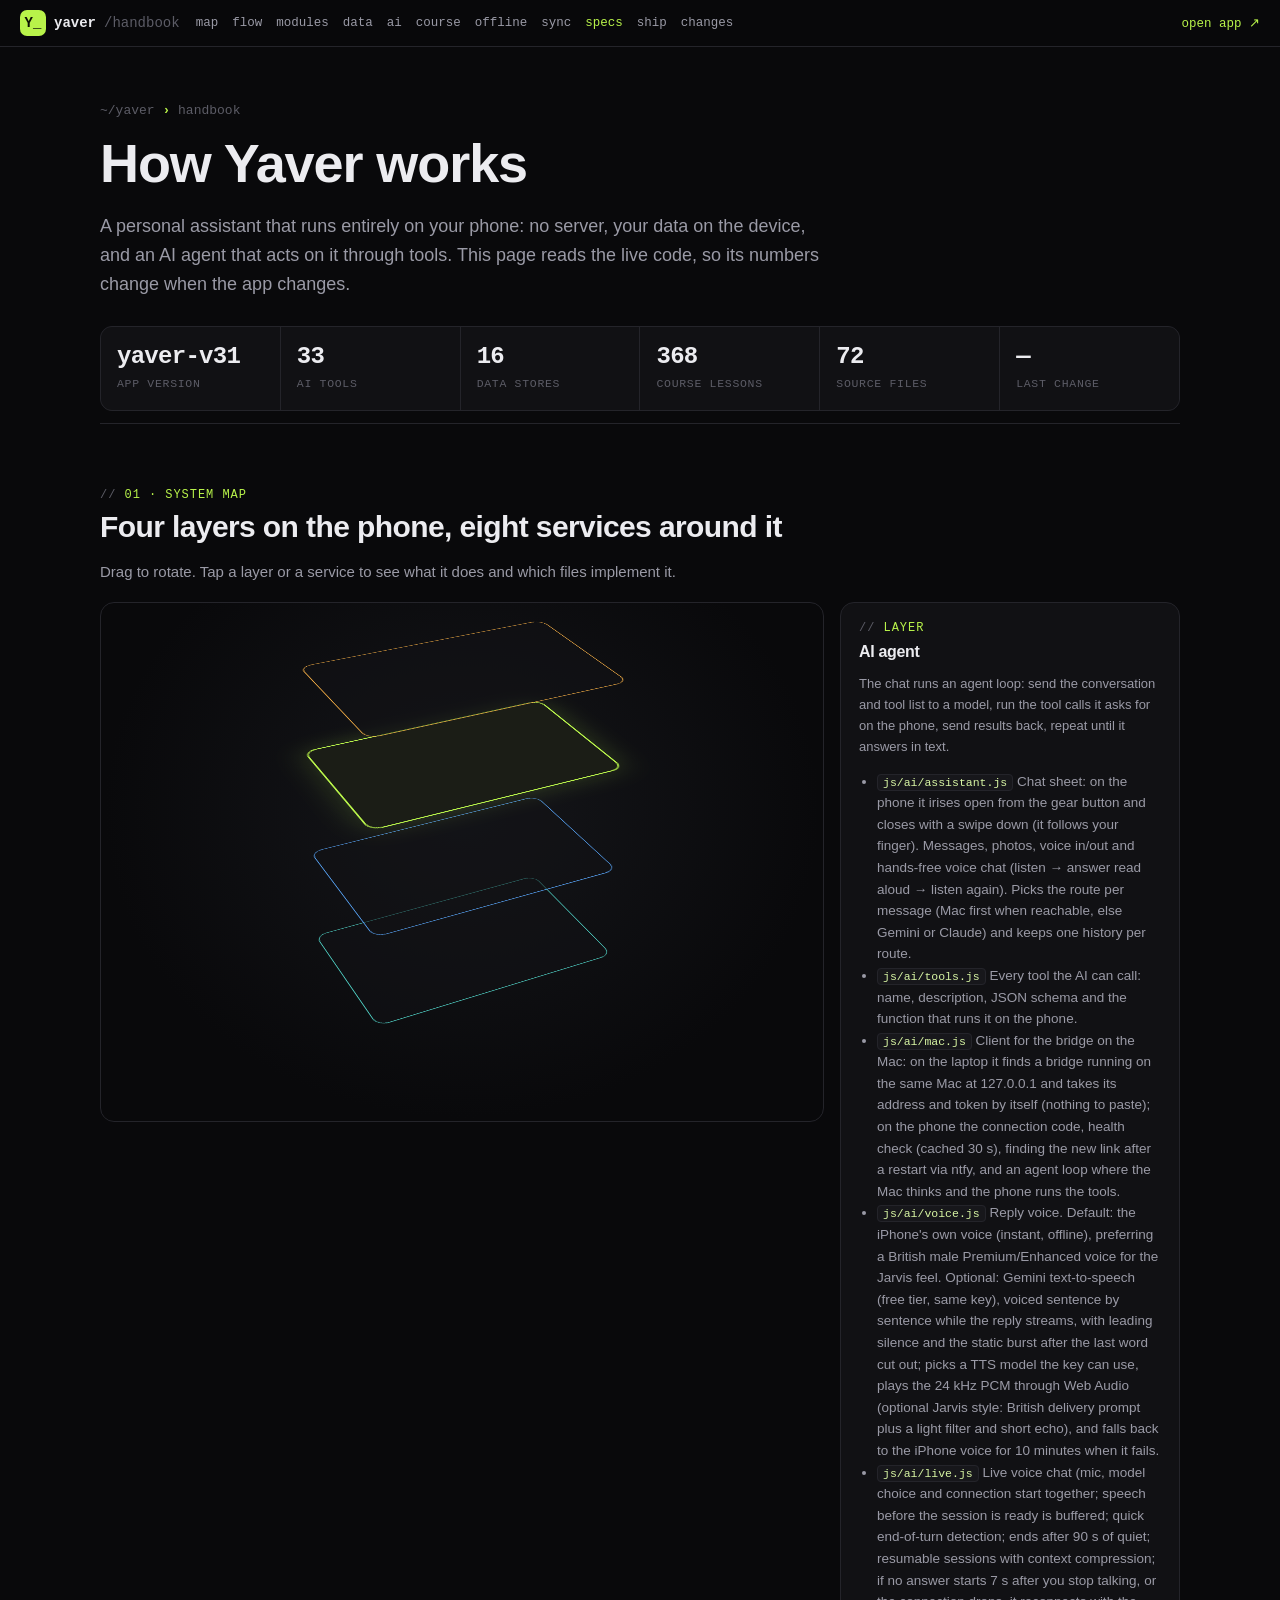
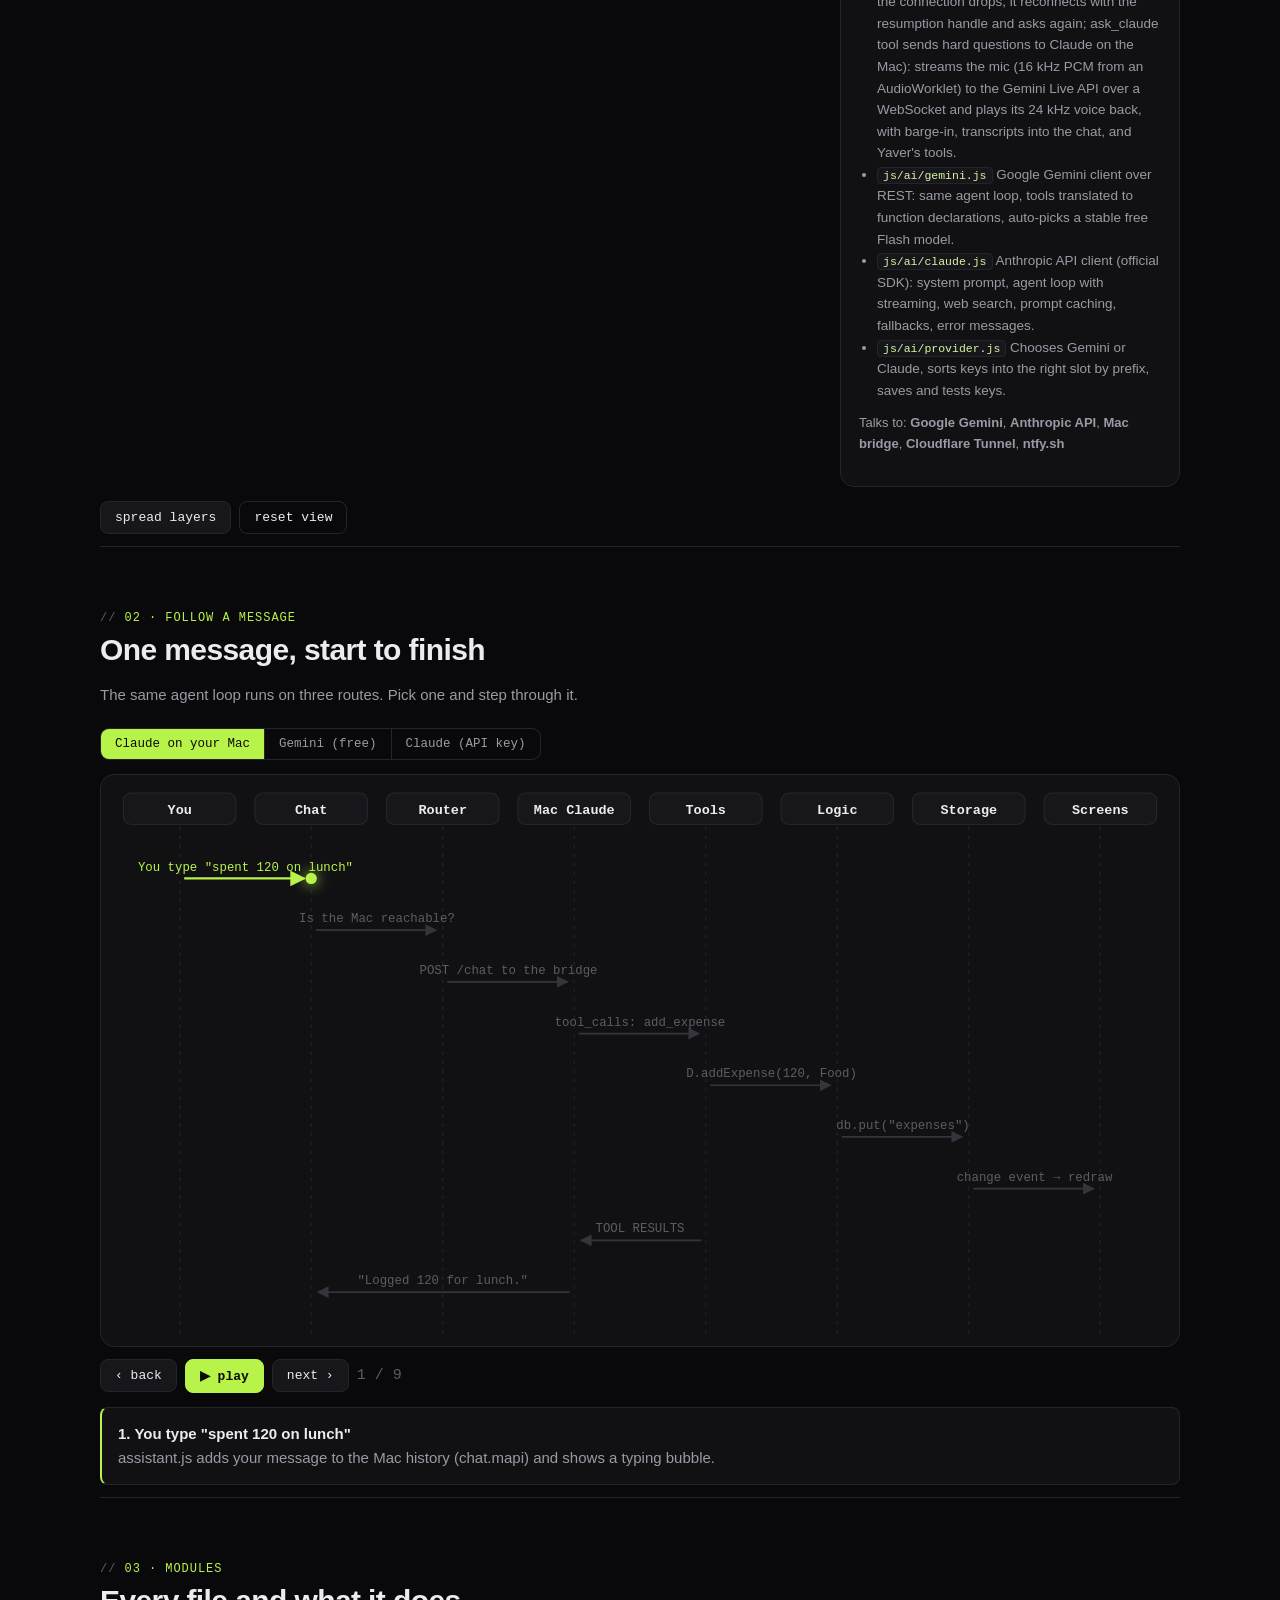
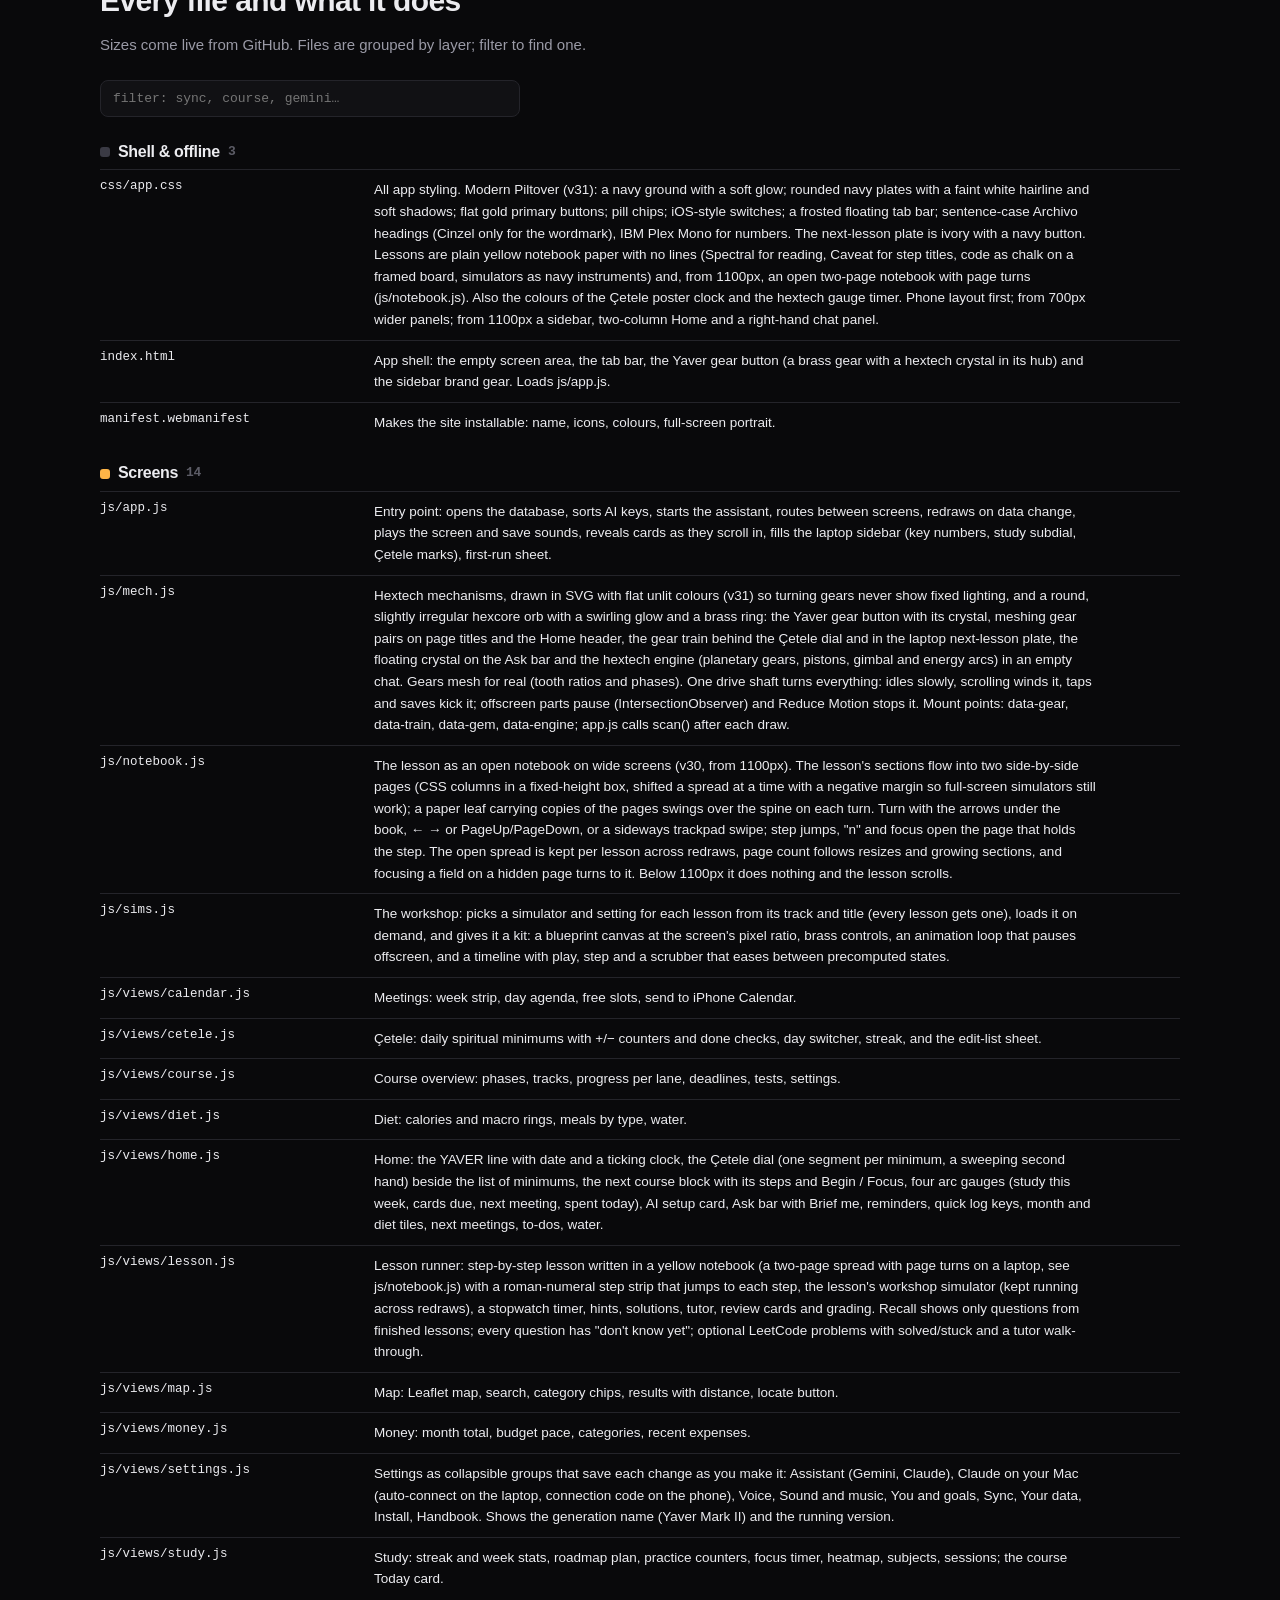
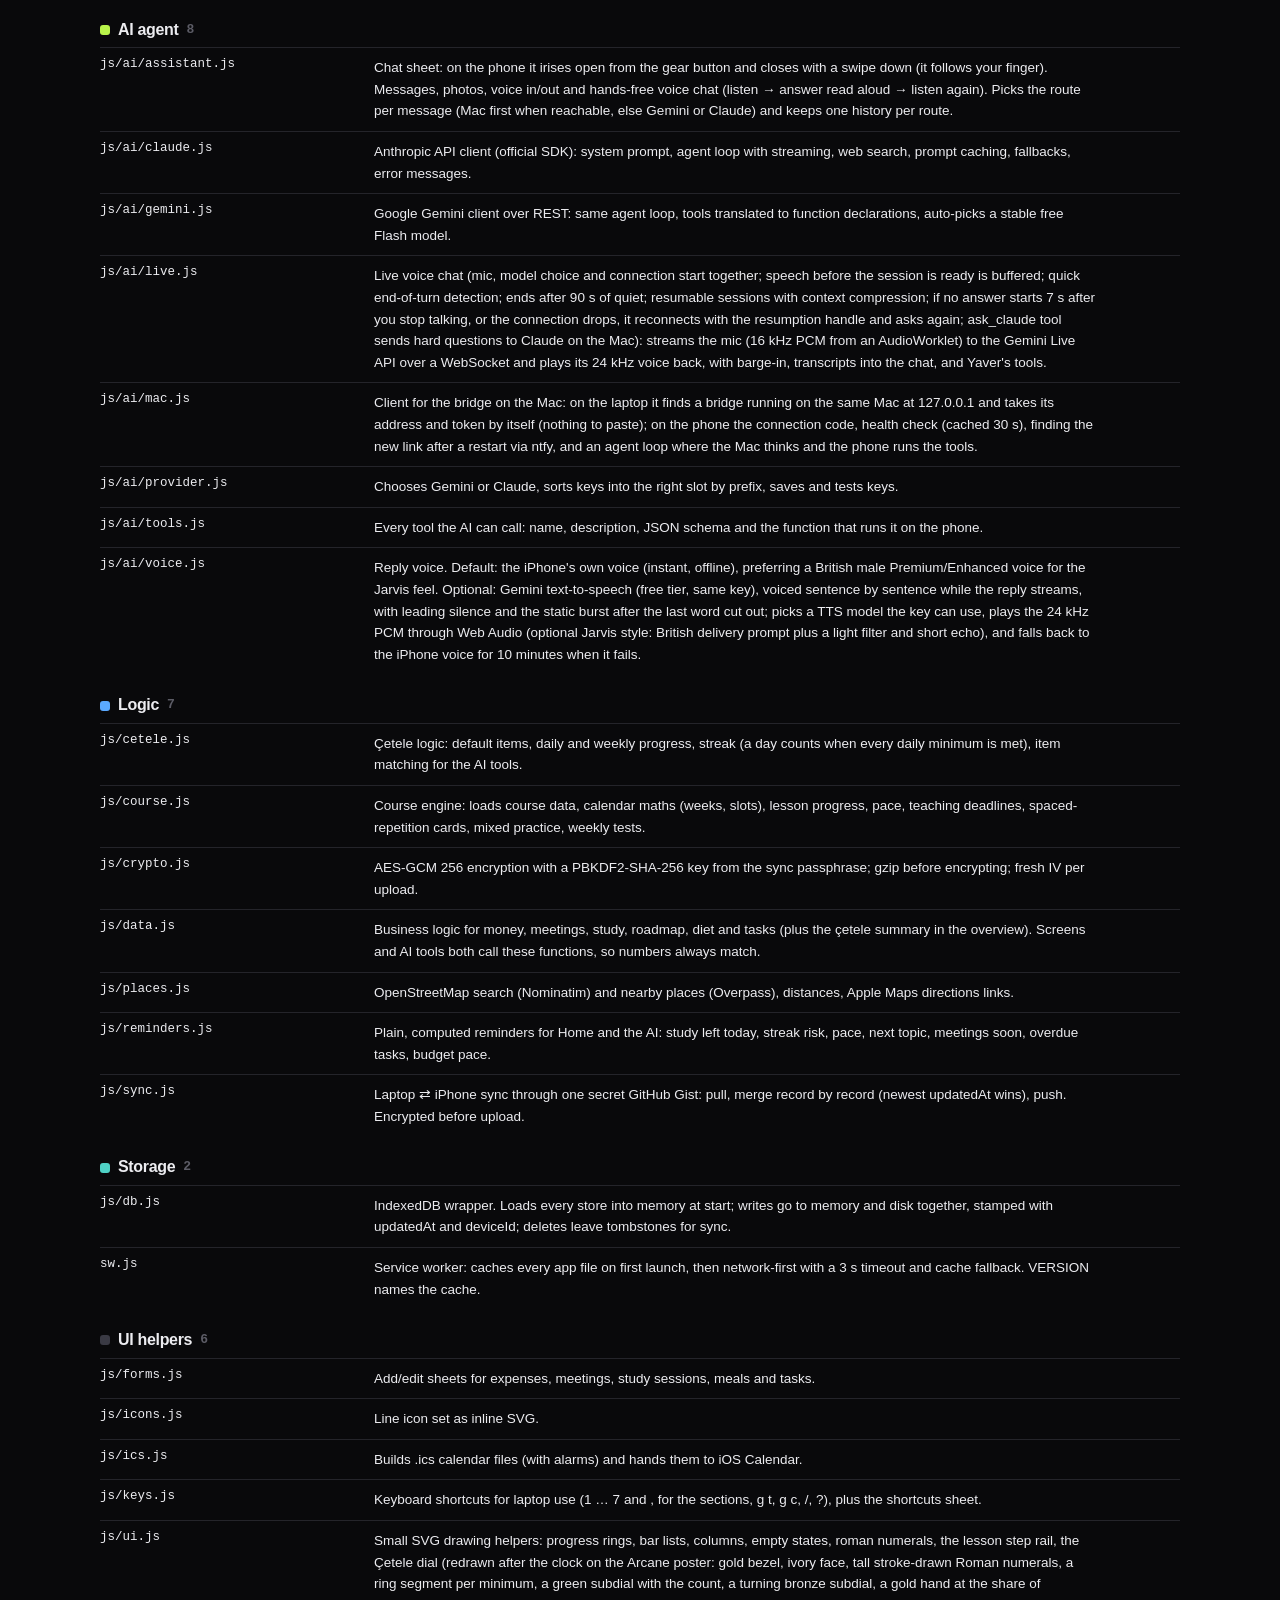
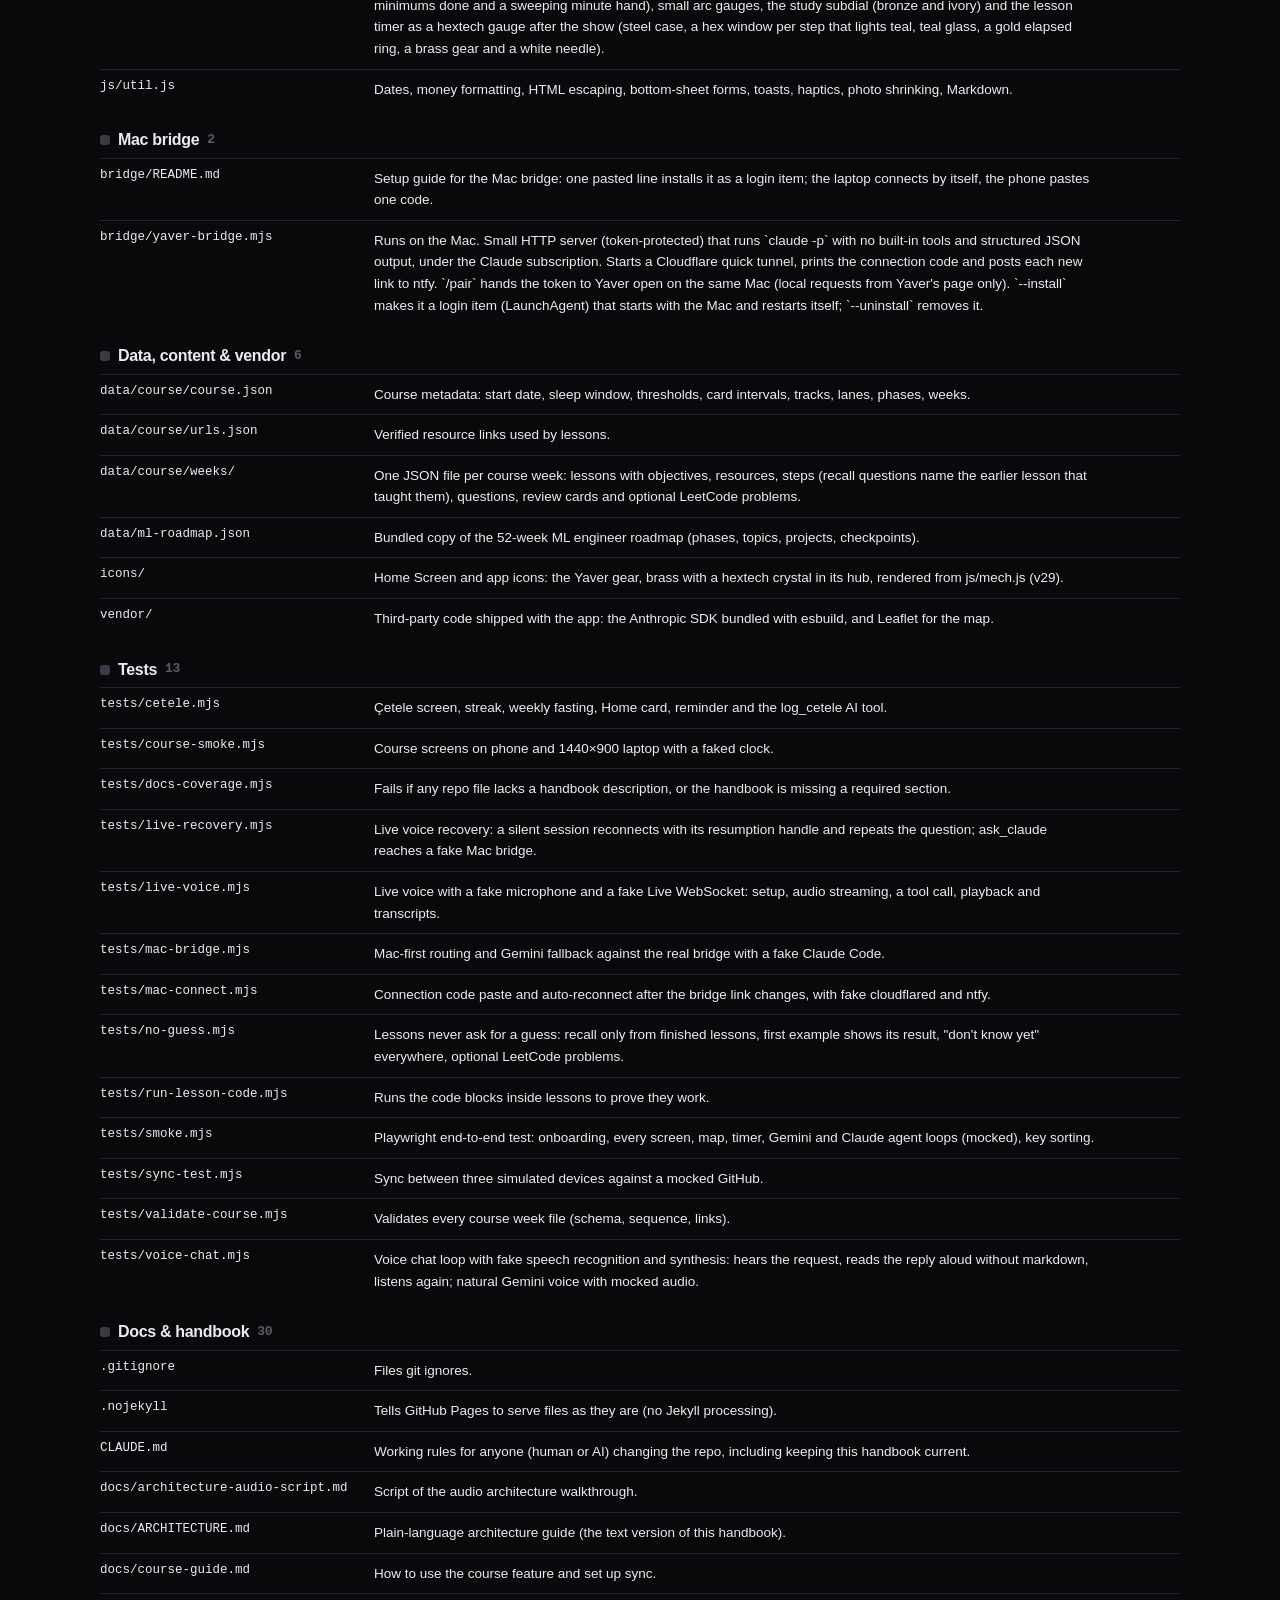
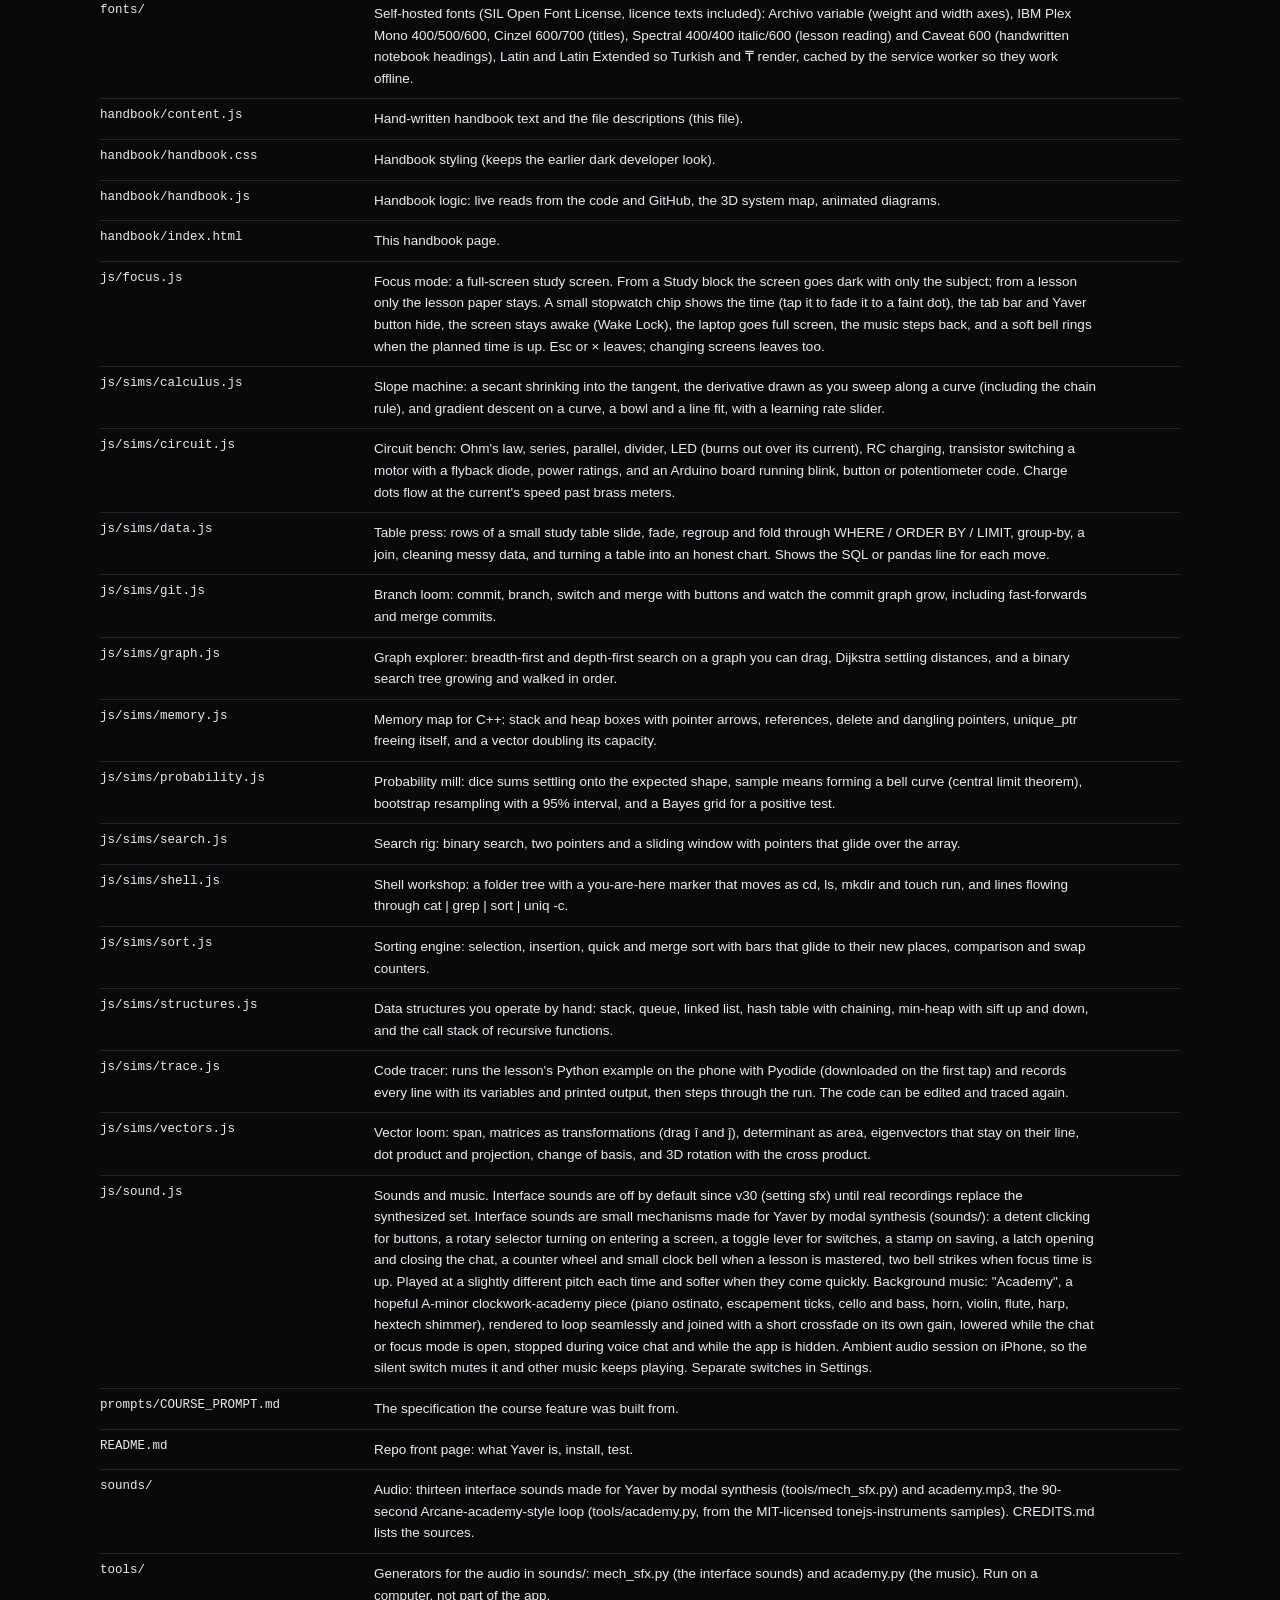
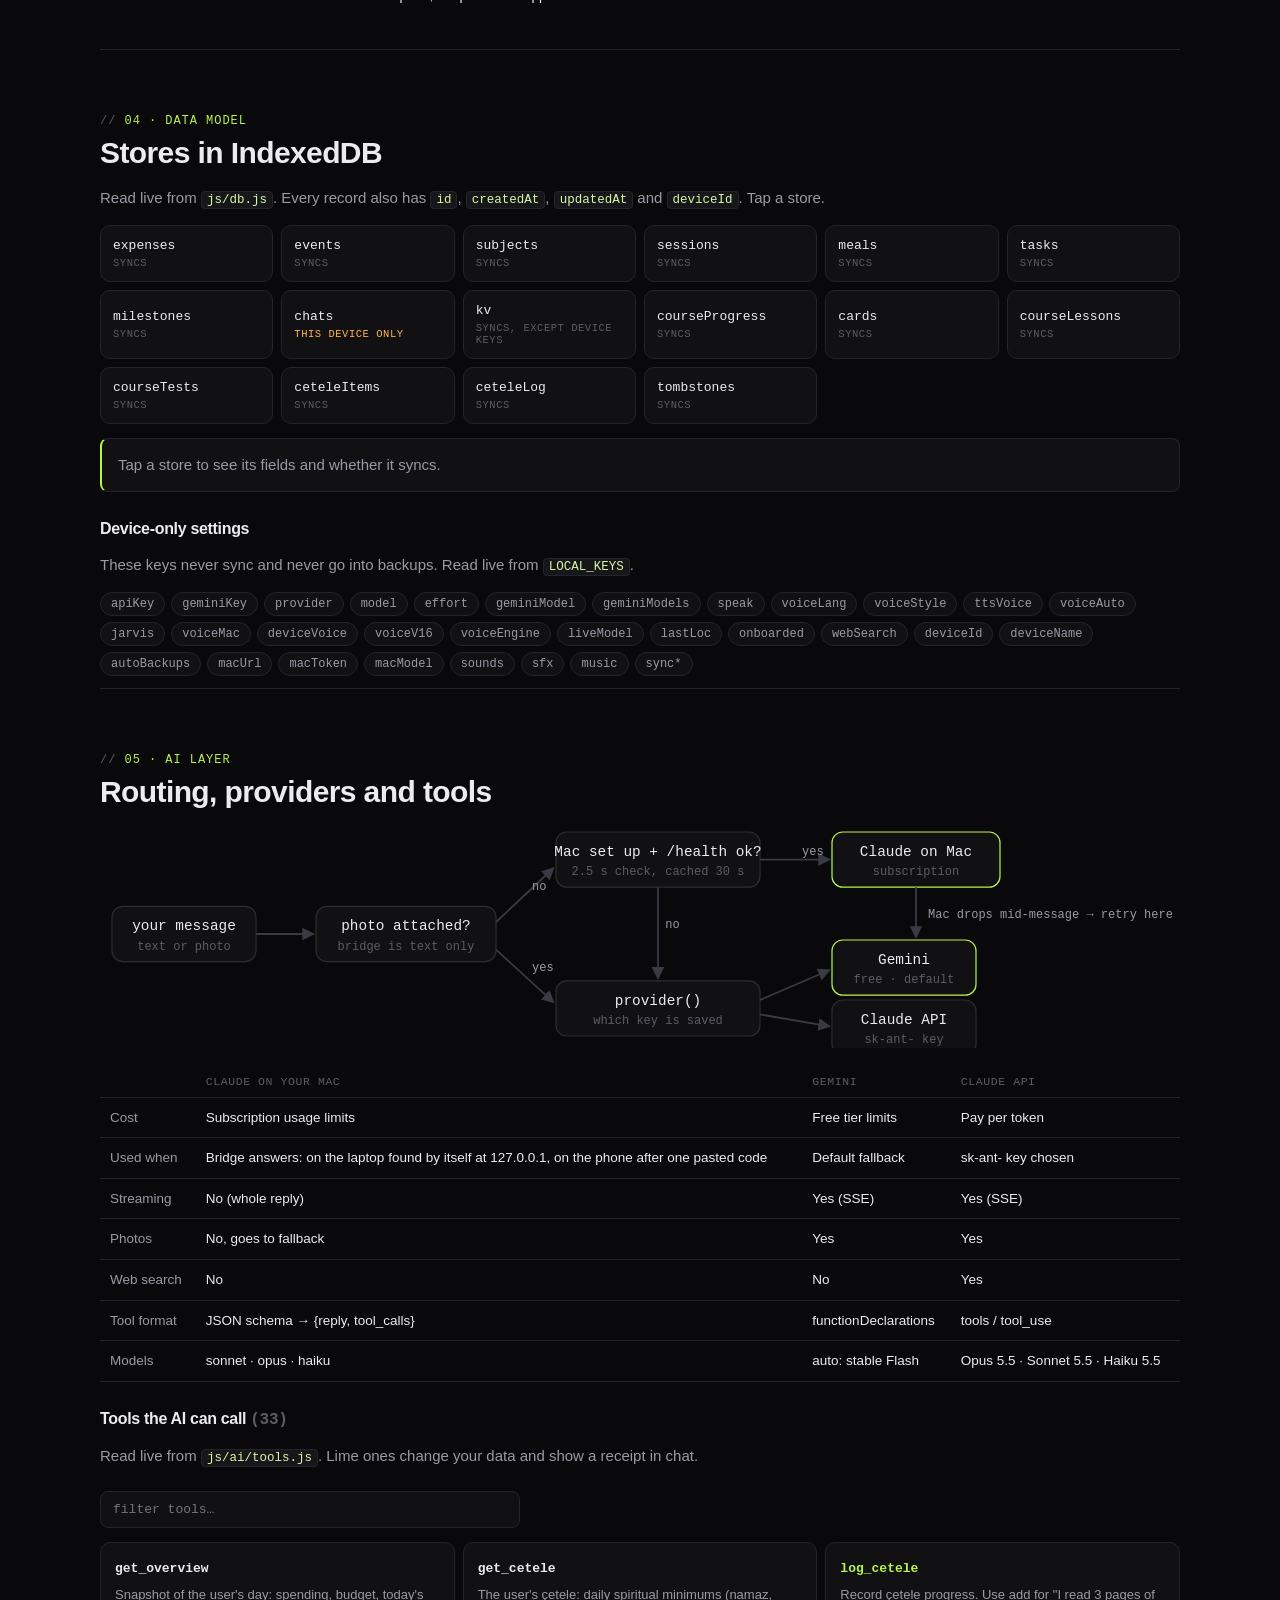
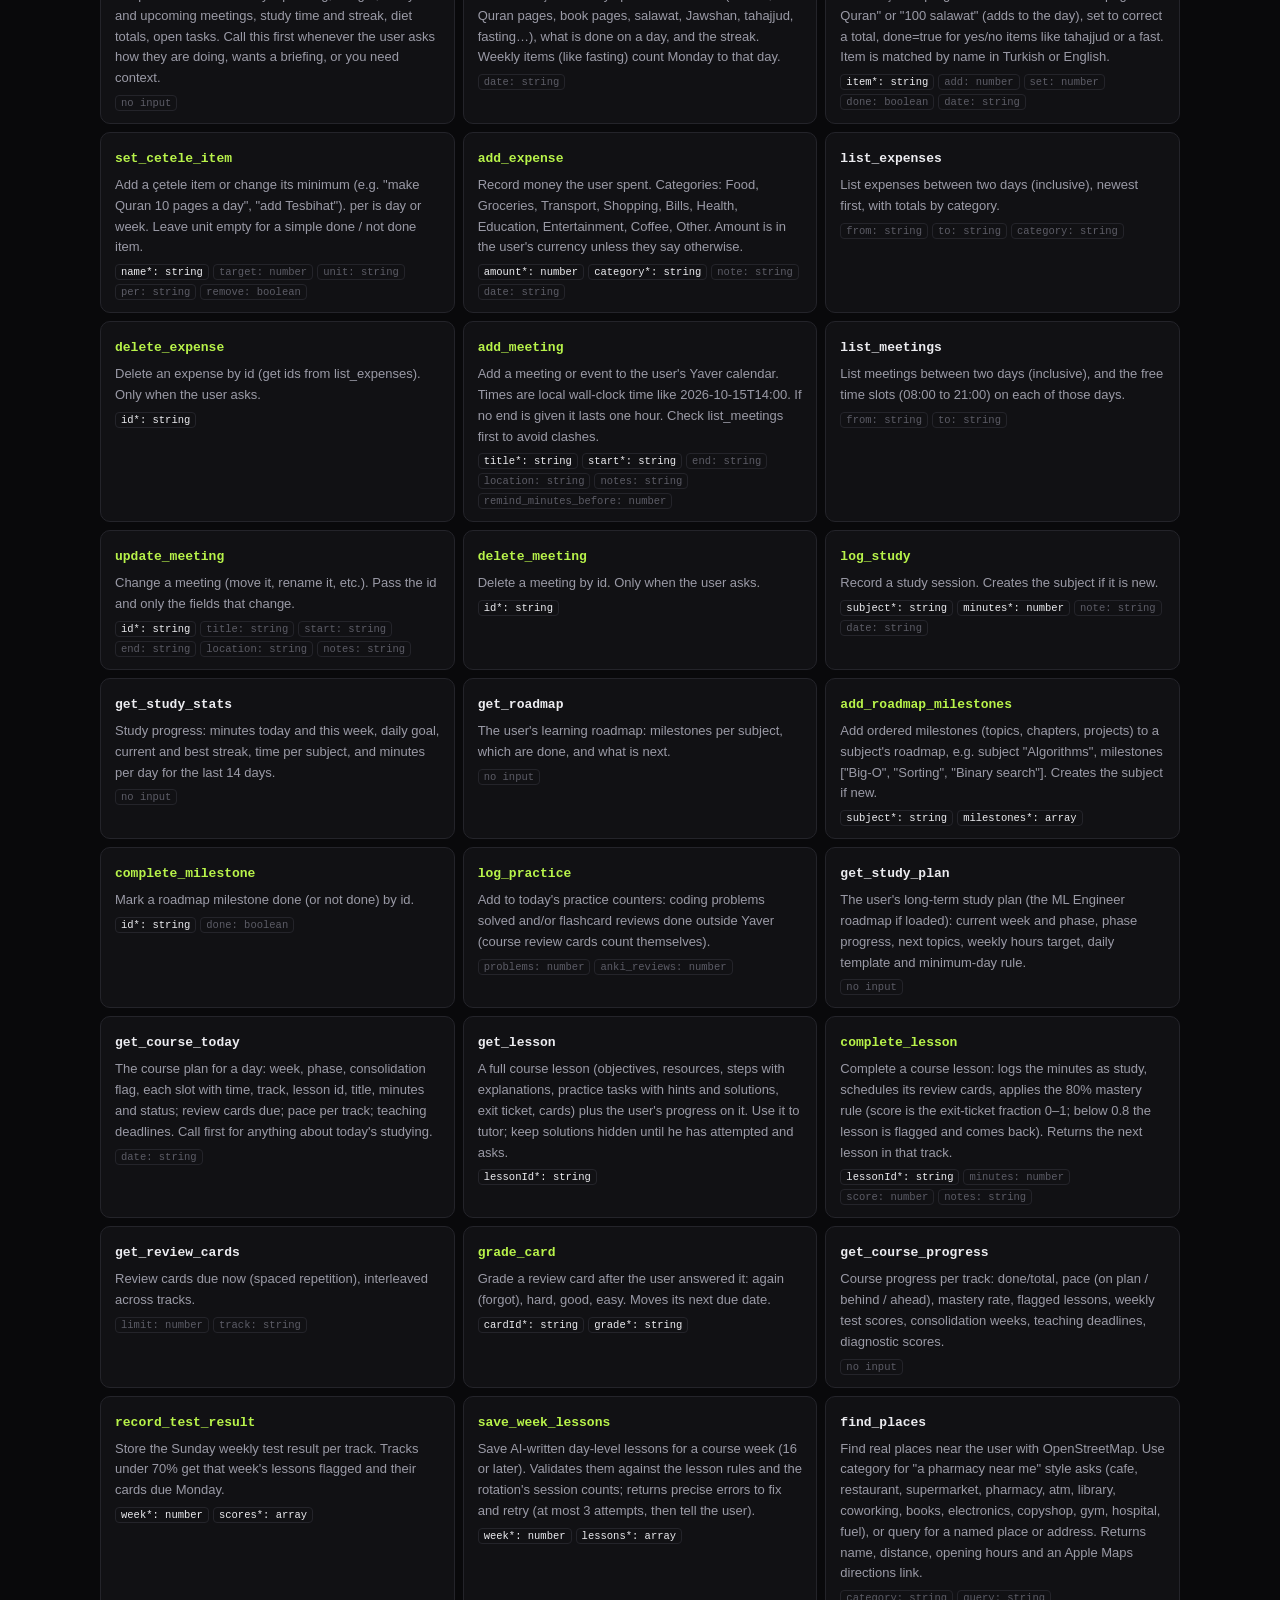
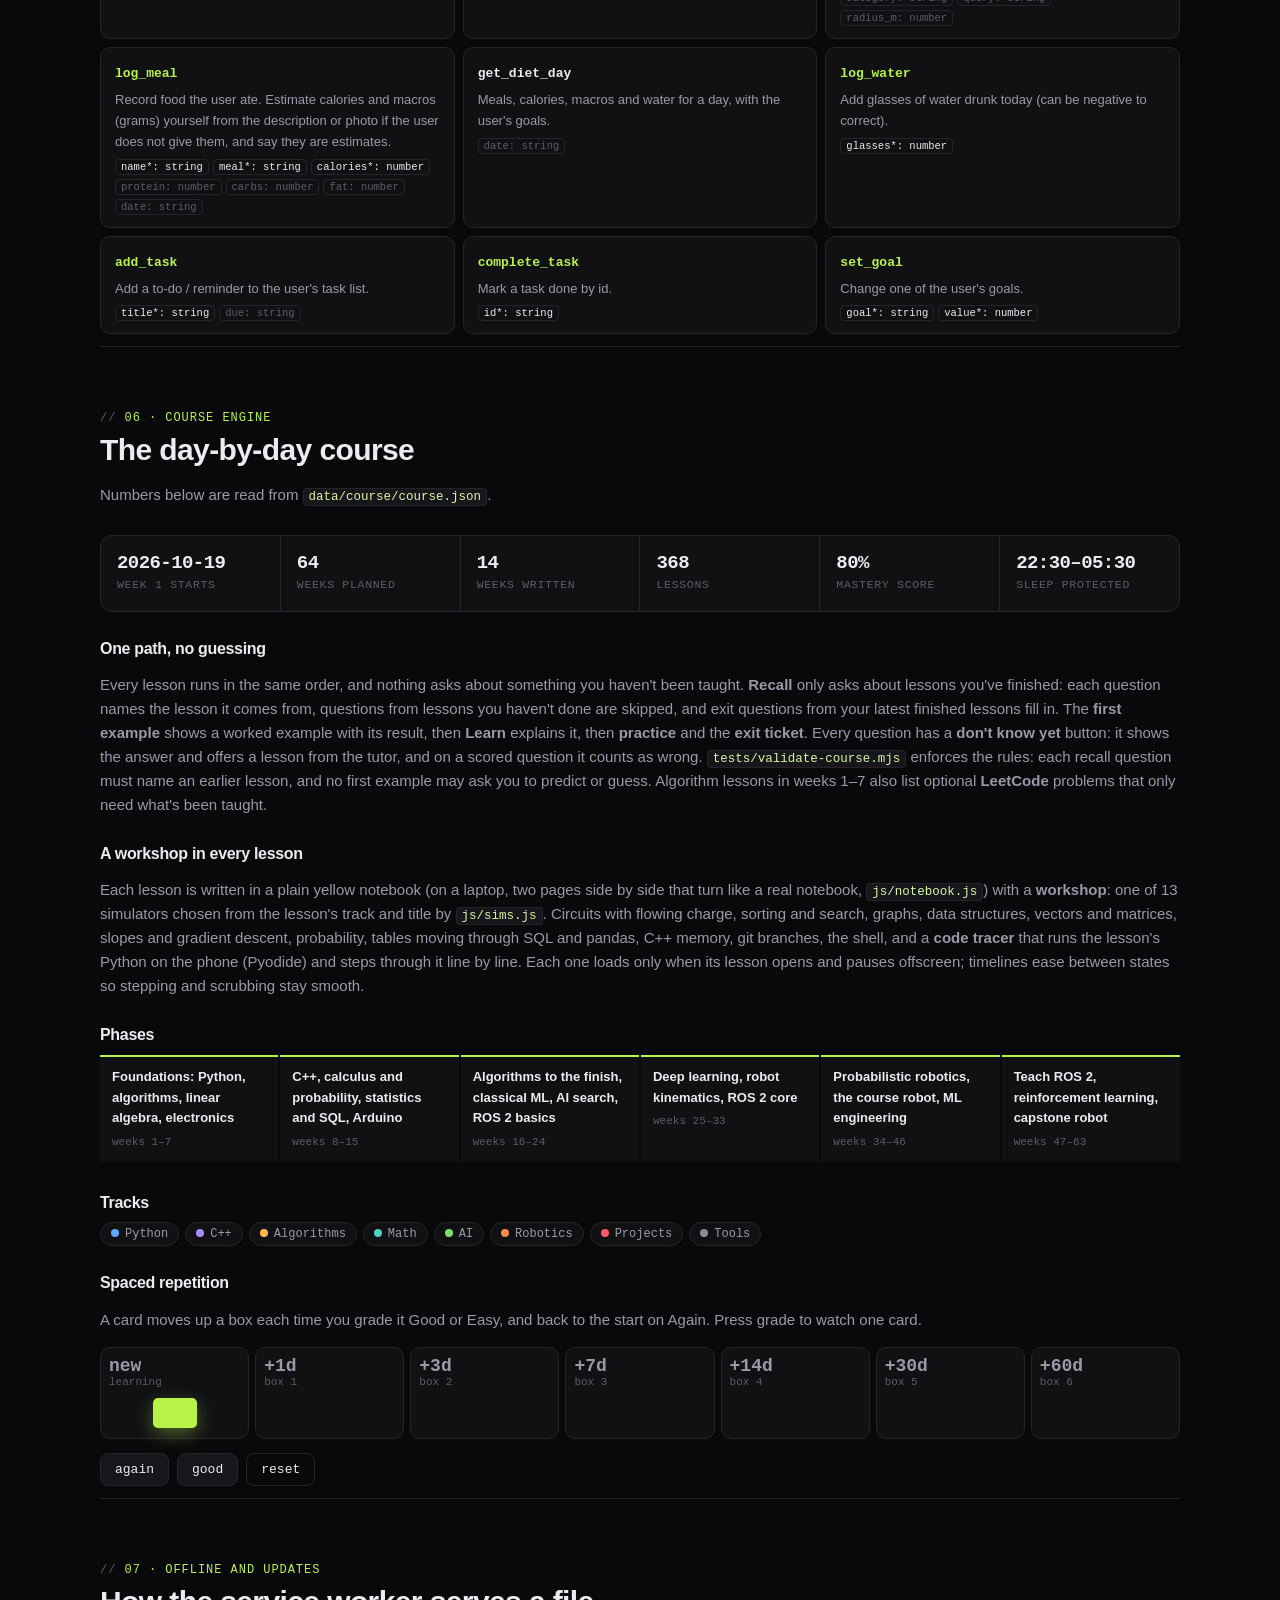
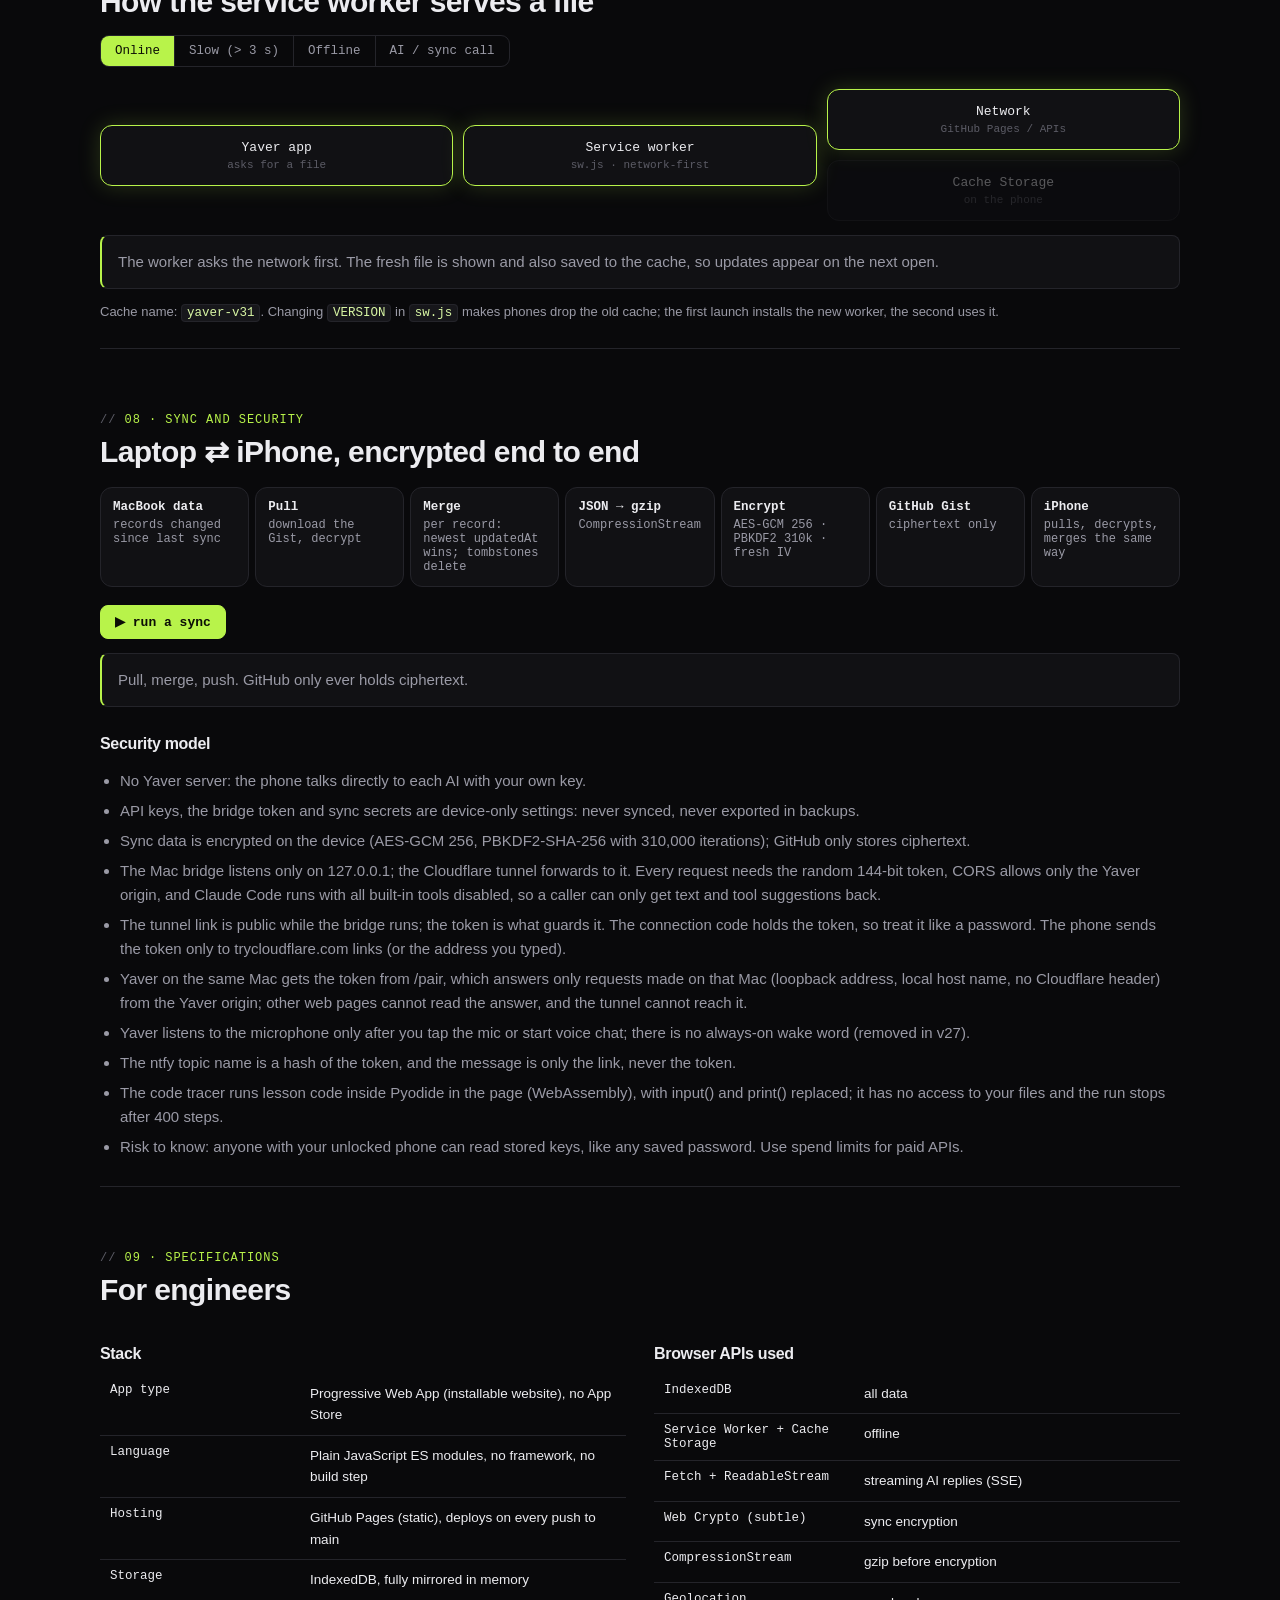
==== commit c4131940: "v31: Yaver Mark II, modern Piltover look Flat unlit gears, a round irregular hexcore orb, blank less" ====
--- a/handbook/index.html
+++ b/handbook/index.html
@@ -102,7 +102,7 @@
     <h3>One path, no guessing</h3>
     <p class="muted">Every lesson runs in the same order, and nothing asks about something you haven't been taught. <b>Recall</b> only asks about lessons you've finished: each question names the lesson it comes from, questions from lessons you haven't done are skipped, and exit questions from your latest finished lessons fill in. The <b>first example</b> shows a worked example with its result, then <b>Learn</b> explains it, then <b>practice</b> and the <b>exit ticket</b>. Every question has a <b>don't know yet</b> button: it shows the answer and offers a lesson from the tutor, and on a scored question it counts as wrong. <code>tests/validate-course.mjs</code> enforces the rules: each recall question must name an earlier lesson, and no first example may ask you to predict or guess. Algorithm lessons in weeks 1–7 also list optional <b>LeetCode</b> problems that only need what's been taught.</p>
     <h3>A workshop in every lesson</h3>
-    <p class="muted">Each lesson is written in a yellow ruled notebook (on a laptop, two pages side by side that turn like a real notebook, <code>js/notebook.js</code>) with a <b>workshop</b>: one of 13 simulators chosen from the lesson's track and title by <code>js/sims.js</code>. Circuits with flowing charge, sorting and search, graphs, data structures, vectors and matrices, slopes and gradient descent, probability, tables moving through SQL and pandas, C++ memory, git branches, the shell, and a <b>code tracer</b> that runs the lesson's Python on the phone (Pyodide) and steps through it line by line. Each one loads only when its lesson opens and pauses offscreen; timelines ease between states so stepping and scrubbing stay smooth.</p>
+    <p class="muted">Each lesson is written in a plain yellow notebook (on a laptop, two pages side by side that turn like a real notebook, <code>js/notebook.js</code>) with a <b>workshop</b>: one of 13 simulators chosen from the lesson's track and title by <code>js/sims.js</code>. Circuits with flowing charge, sorting and search, graphs, data structures, vectors and matrices, slopes and gradient descent, probability, tables moving through SQL and pandas, C++ memory, git branches, the shell, and a <b>code tracer</b> that runs the lesson's Python on the phone (Pyodide) and steps through it line by line. Each one loads only when its lesson opens and pauses offscreen; timelines ease between states so stepping and scrubbing stay smooth.</p>
     <h3>Phases</h3>
     <div class="timeline" id="phases"></div>
     <h3>Tracks</h3>
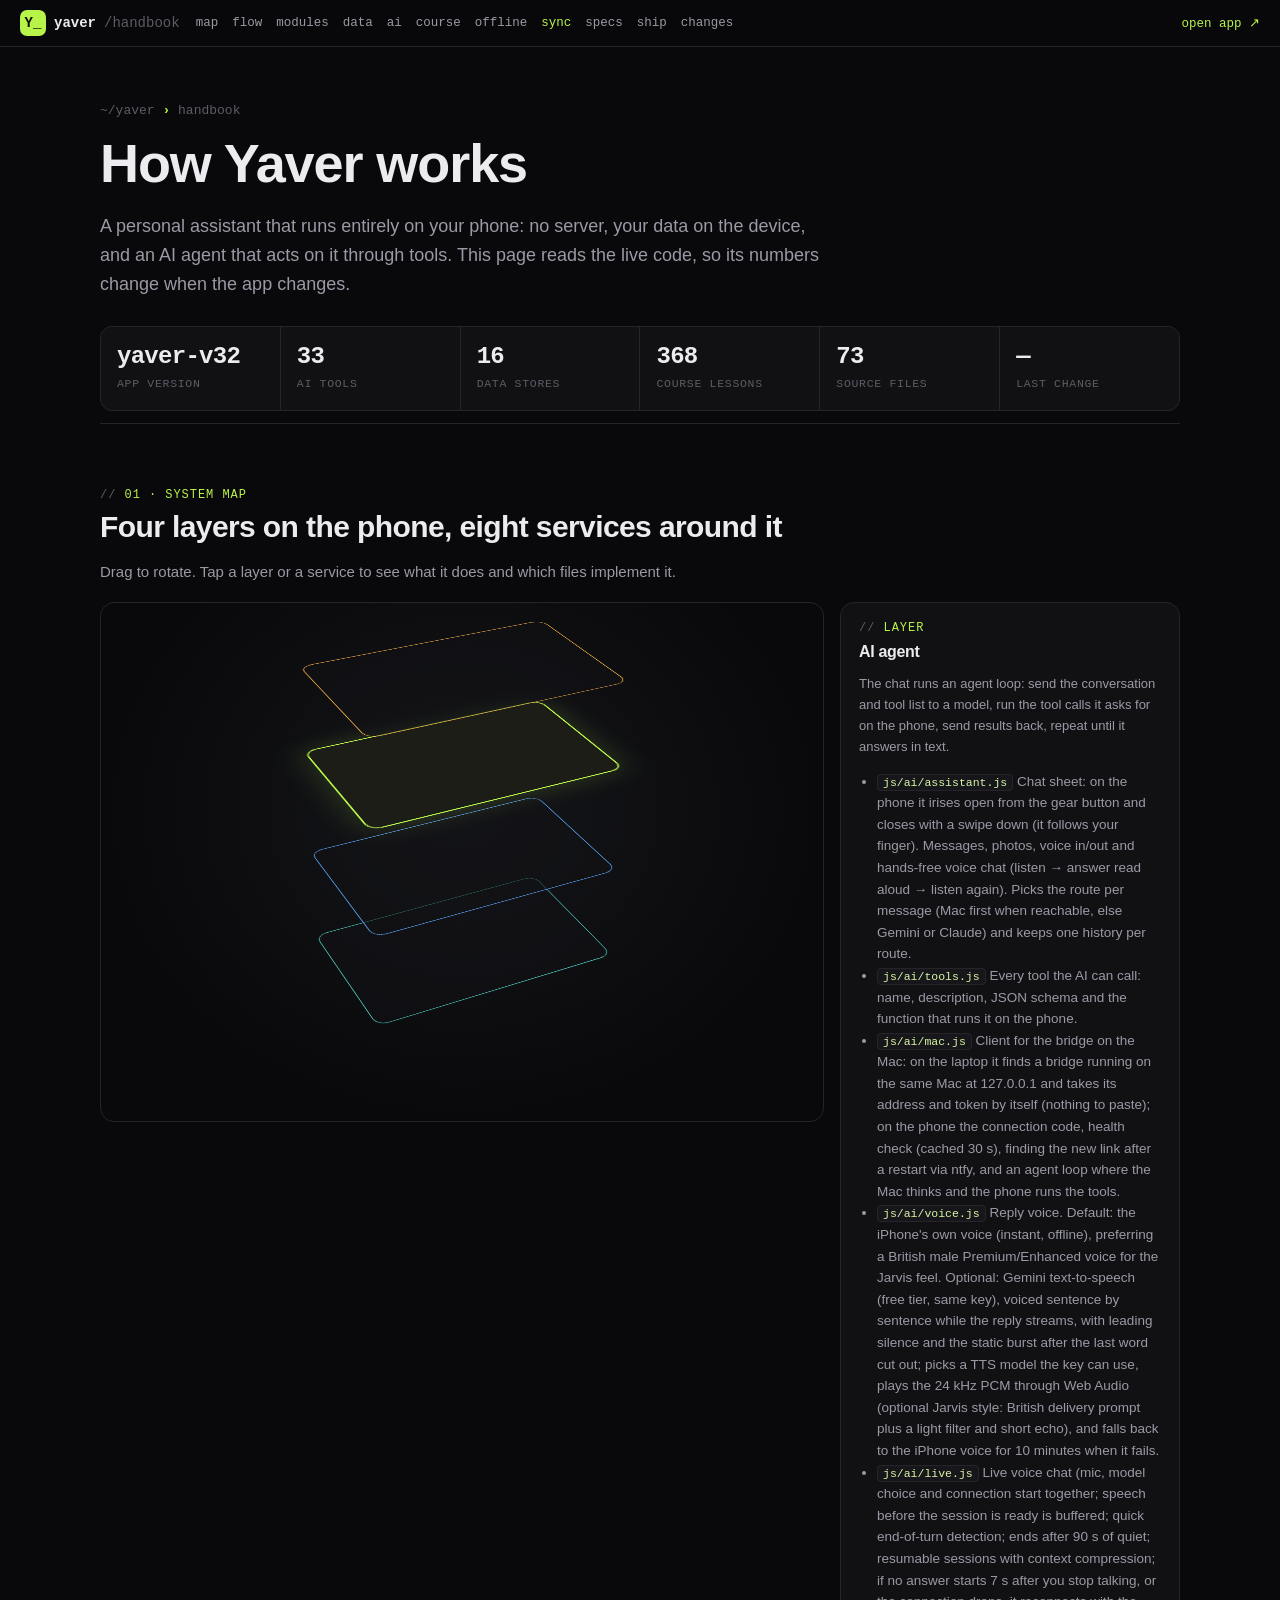
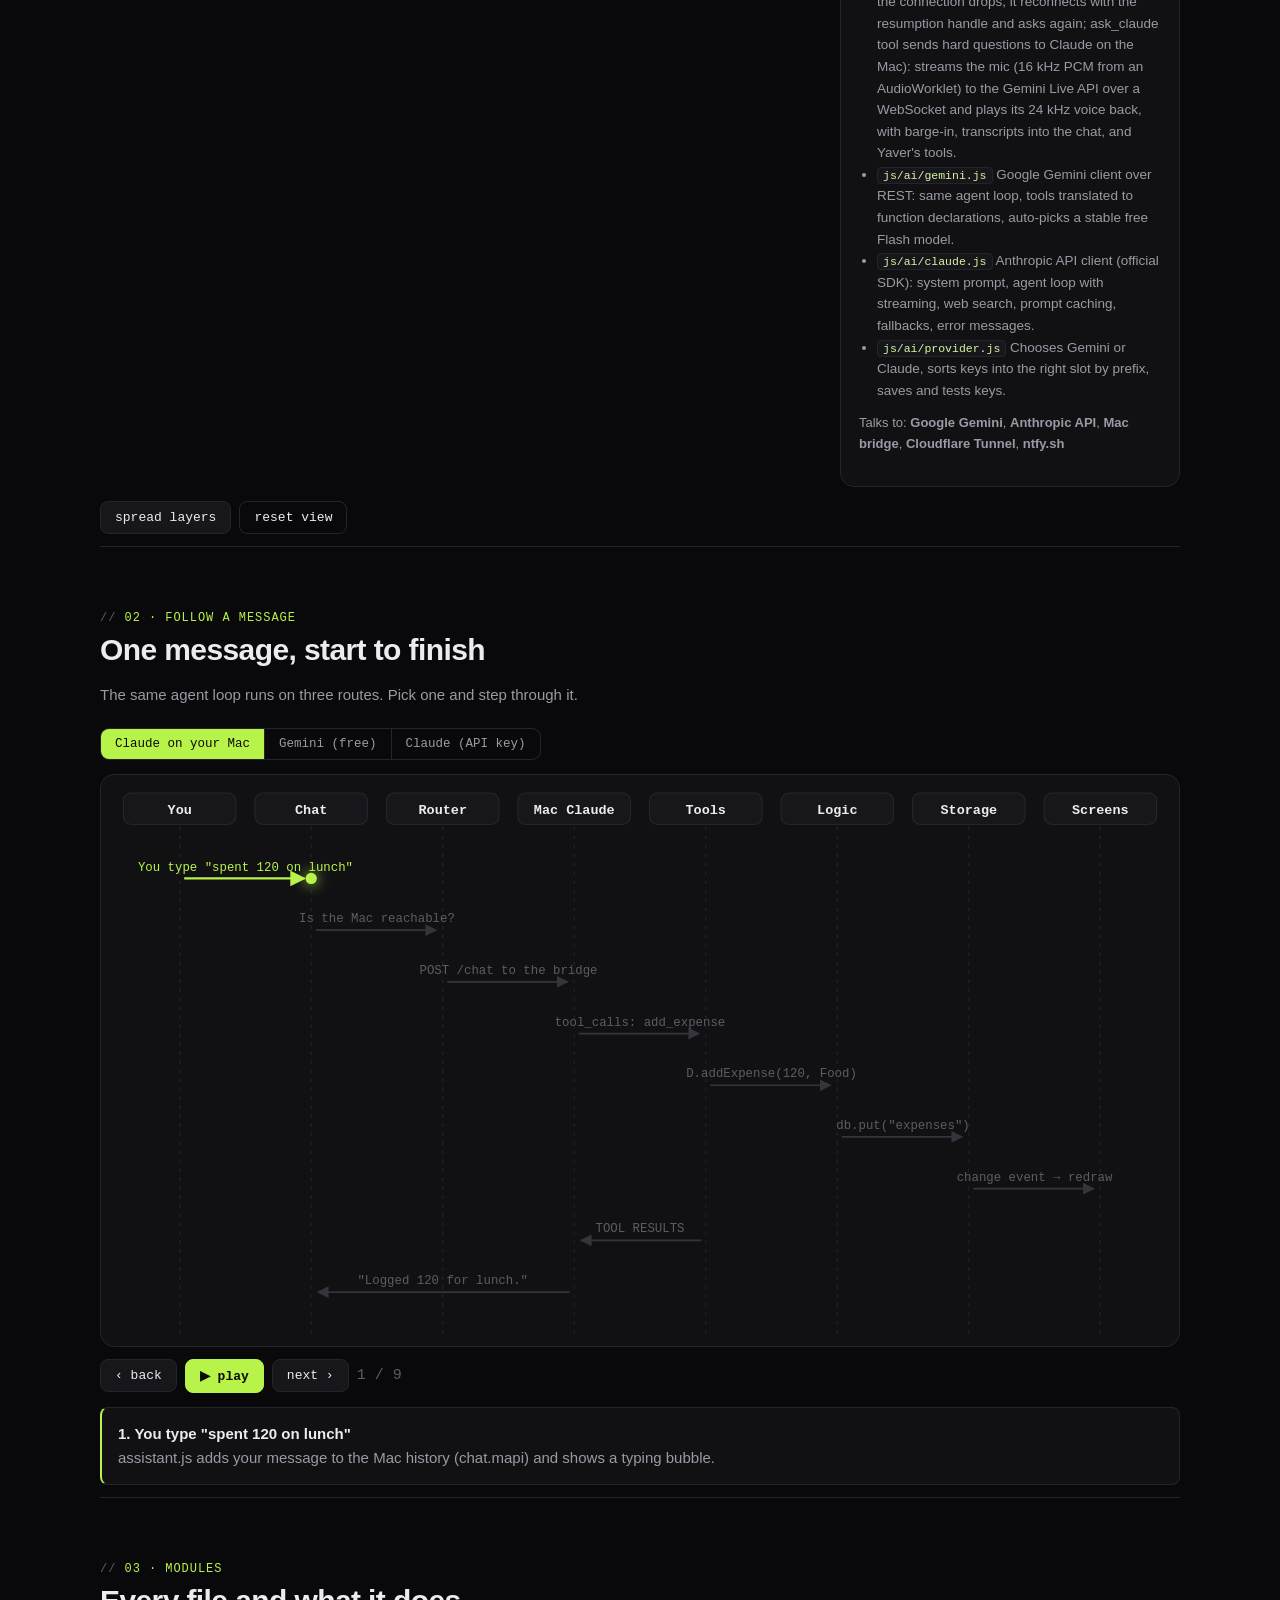
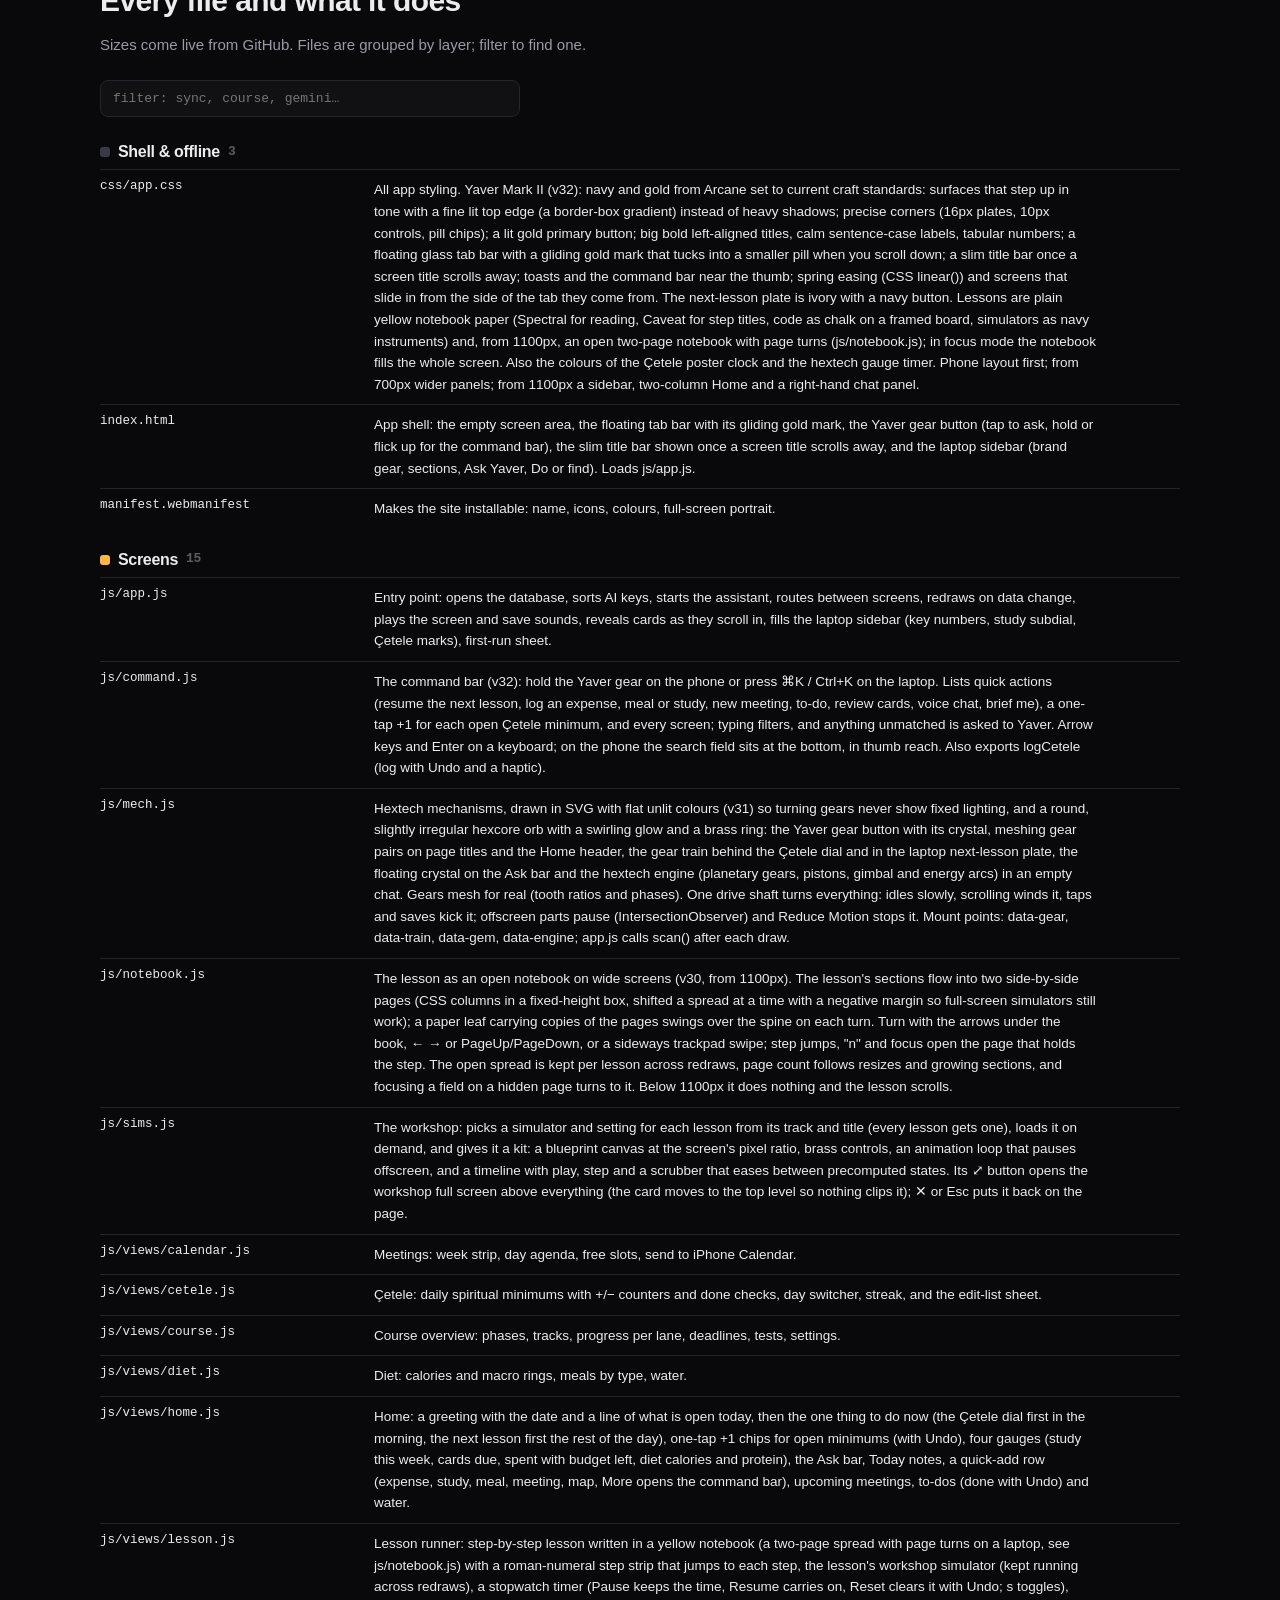
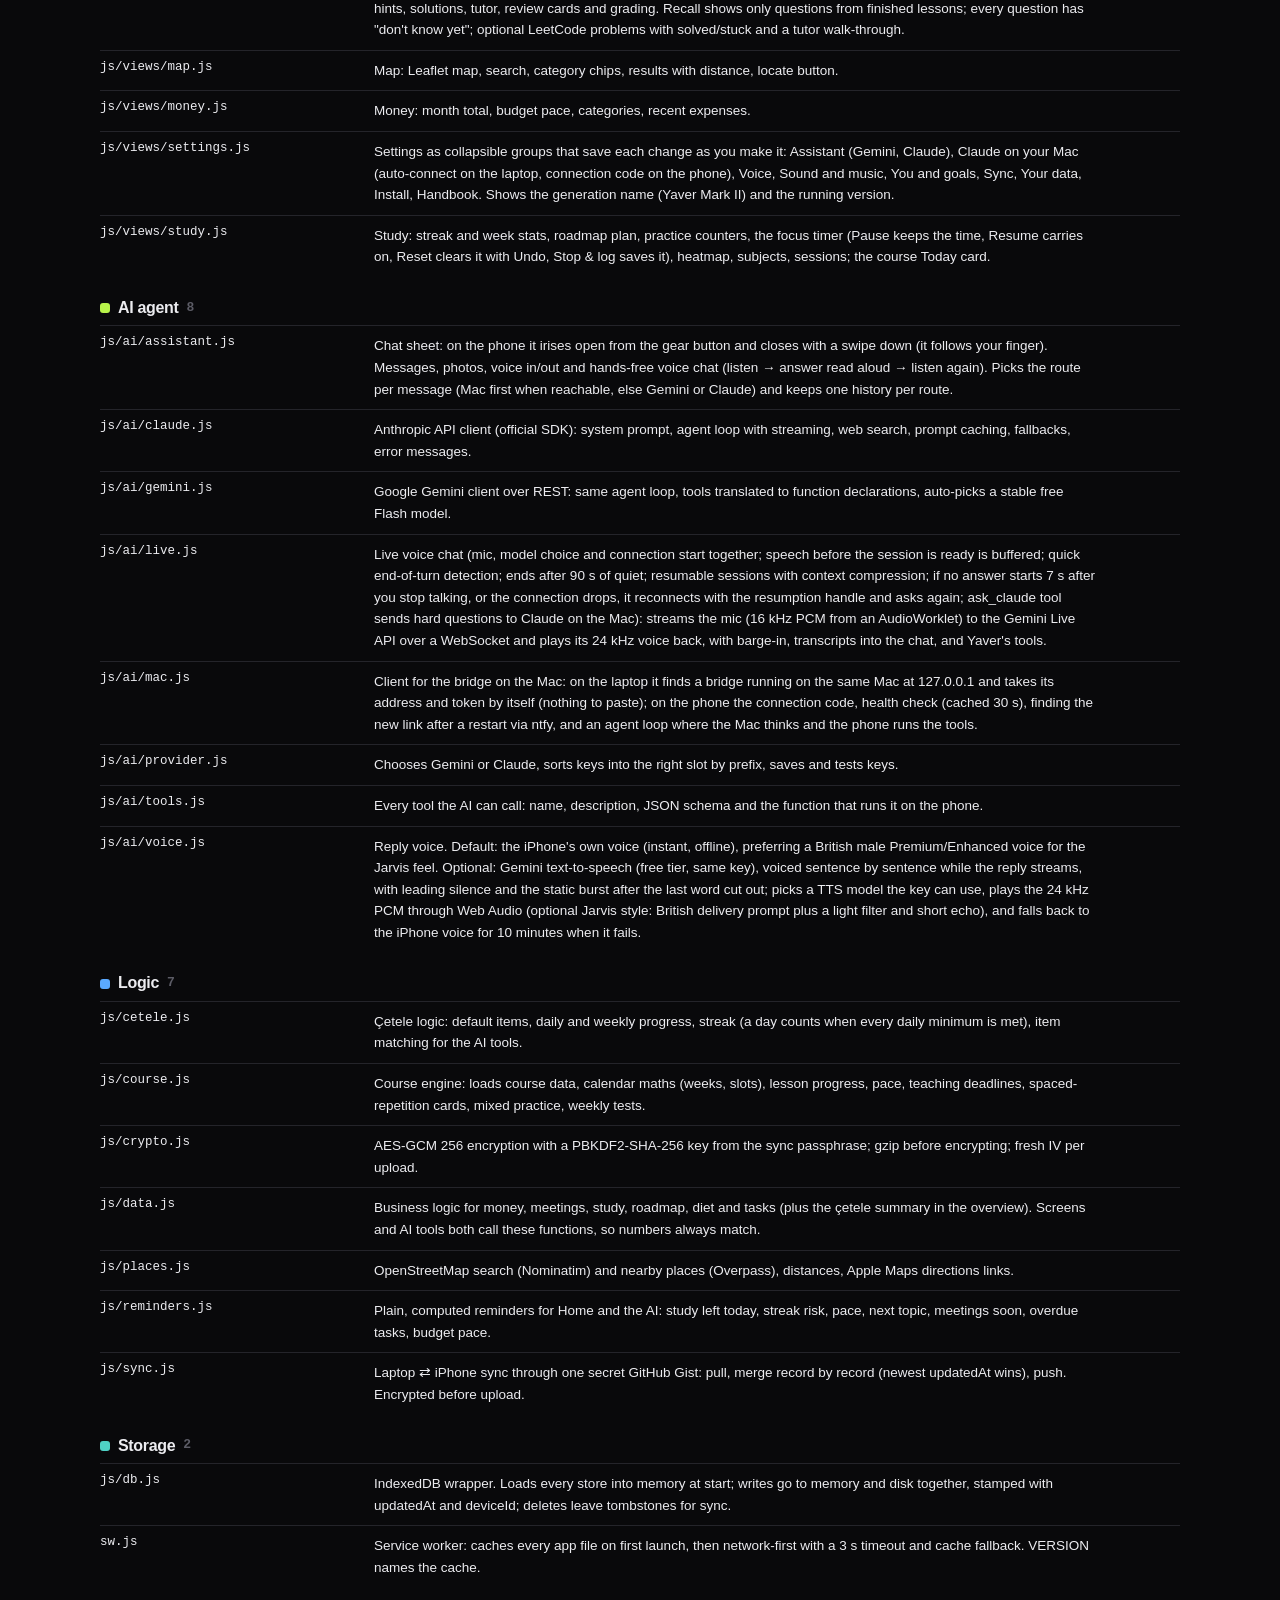
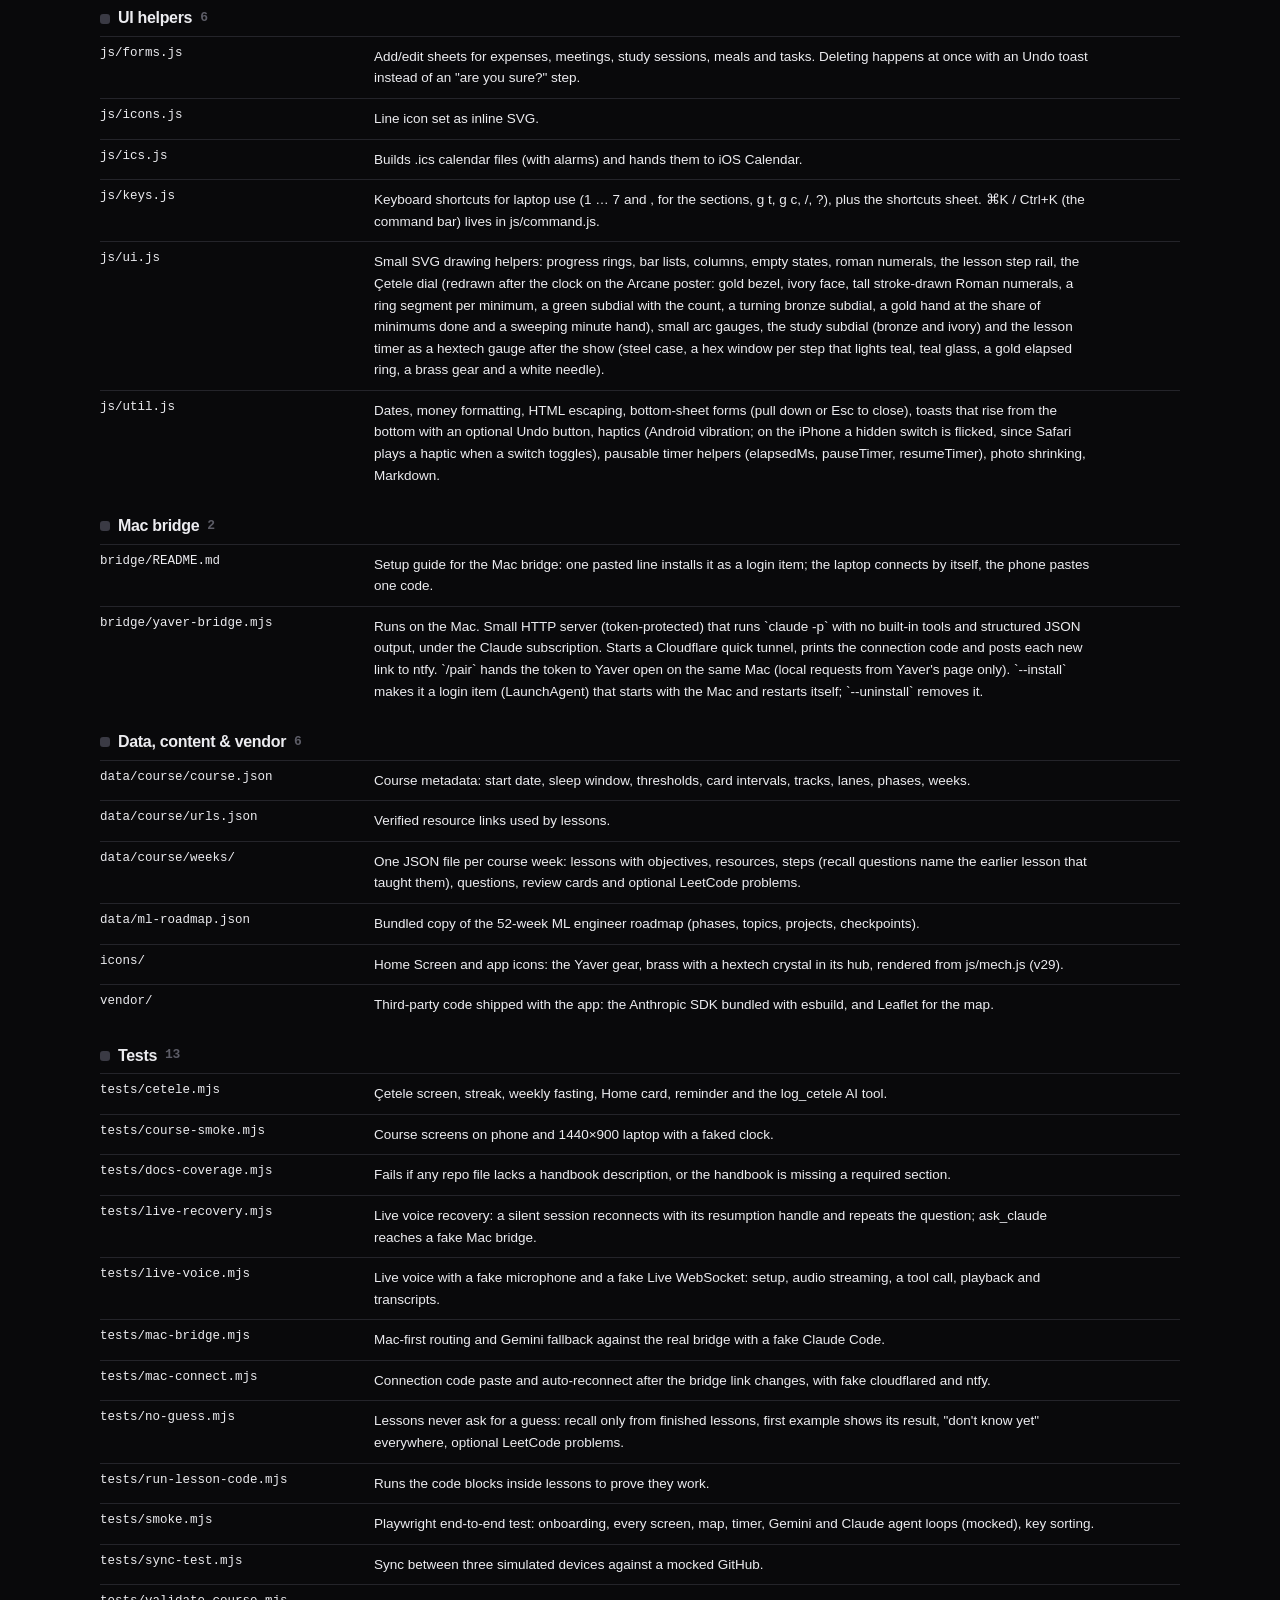
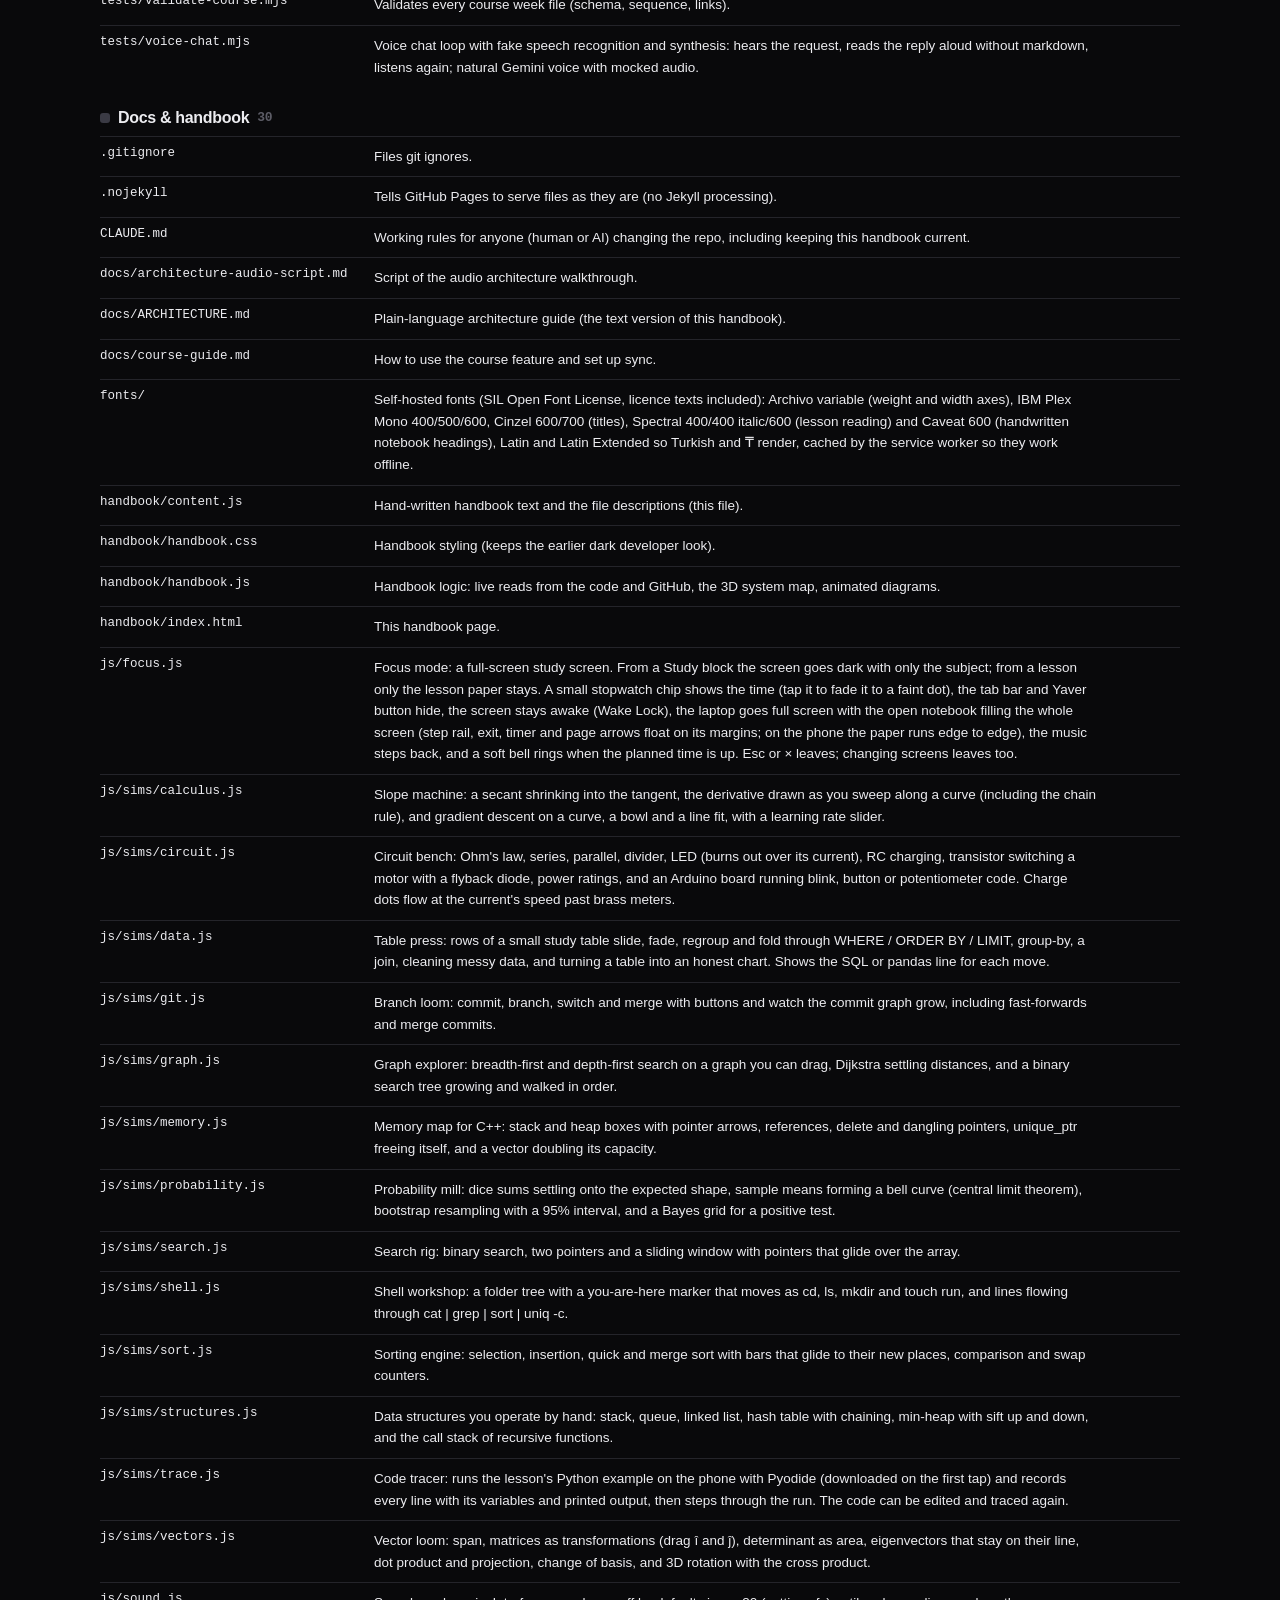
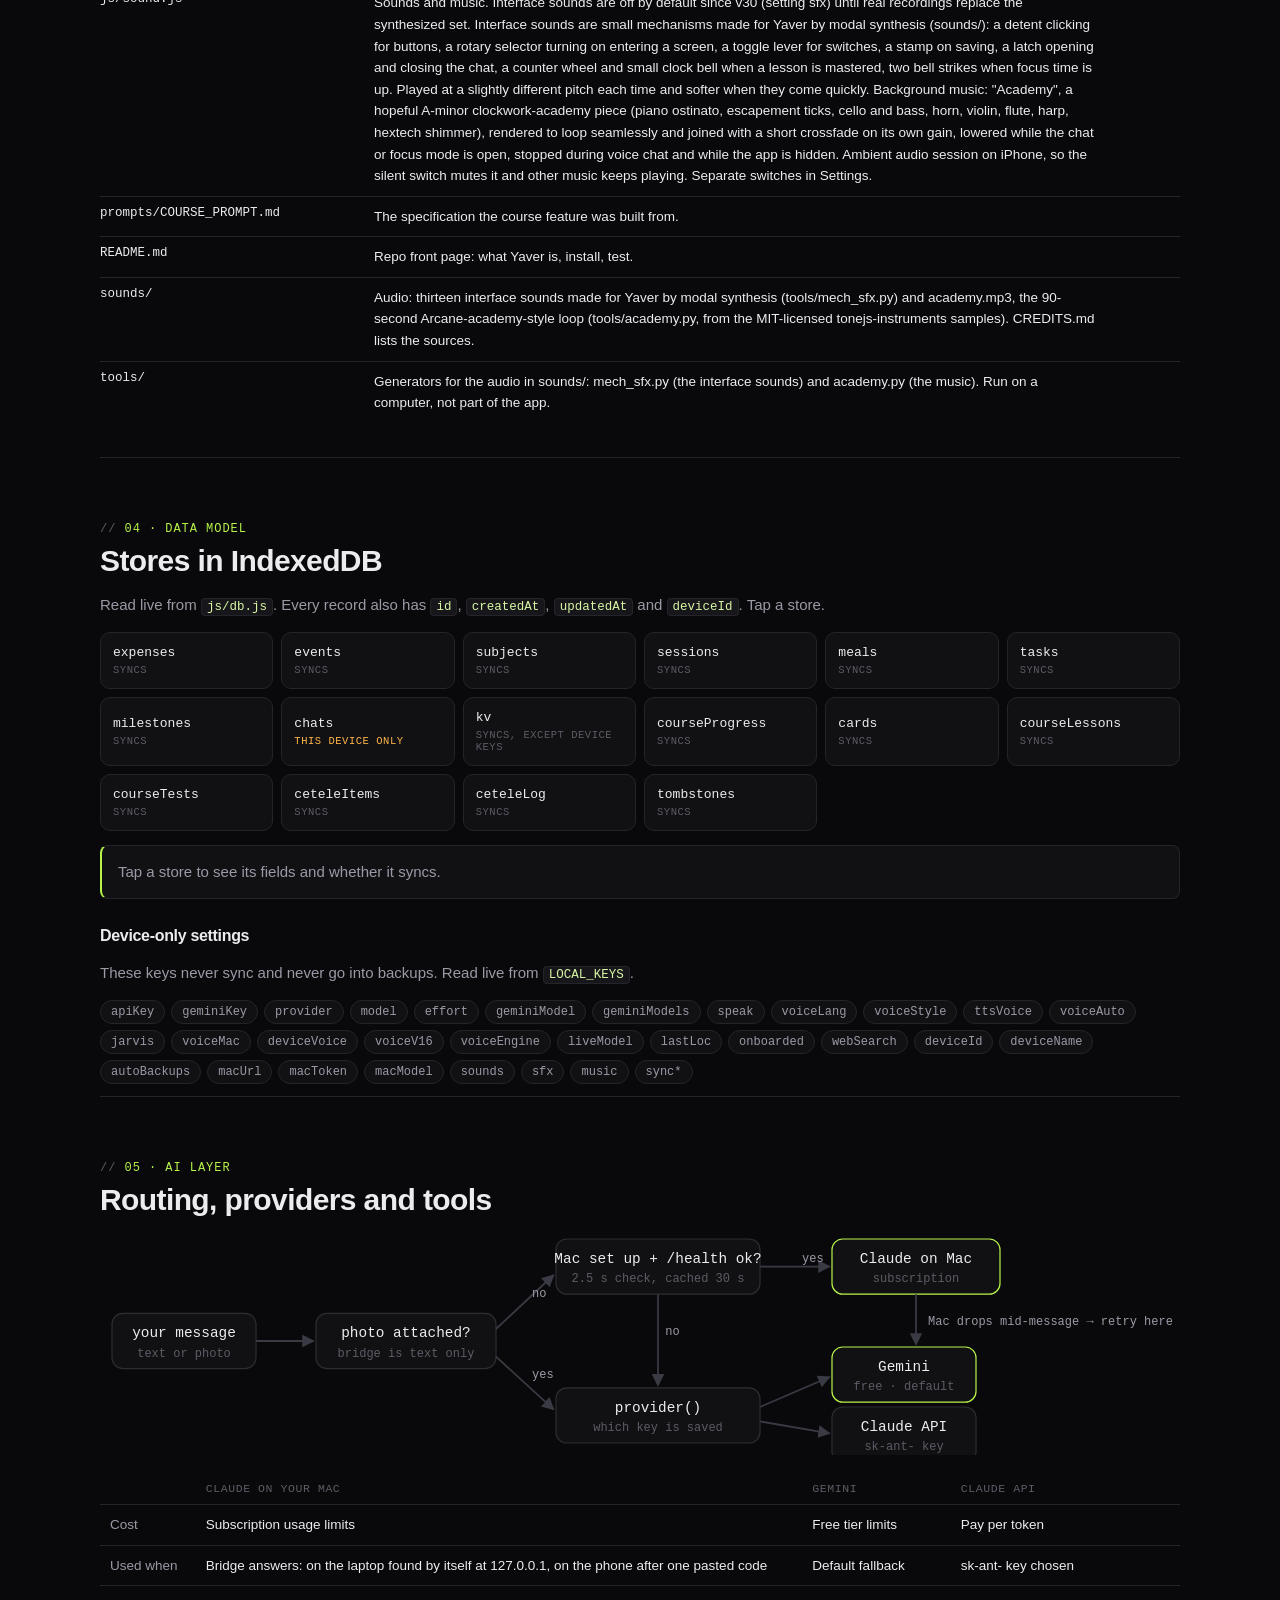
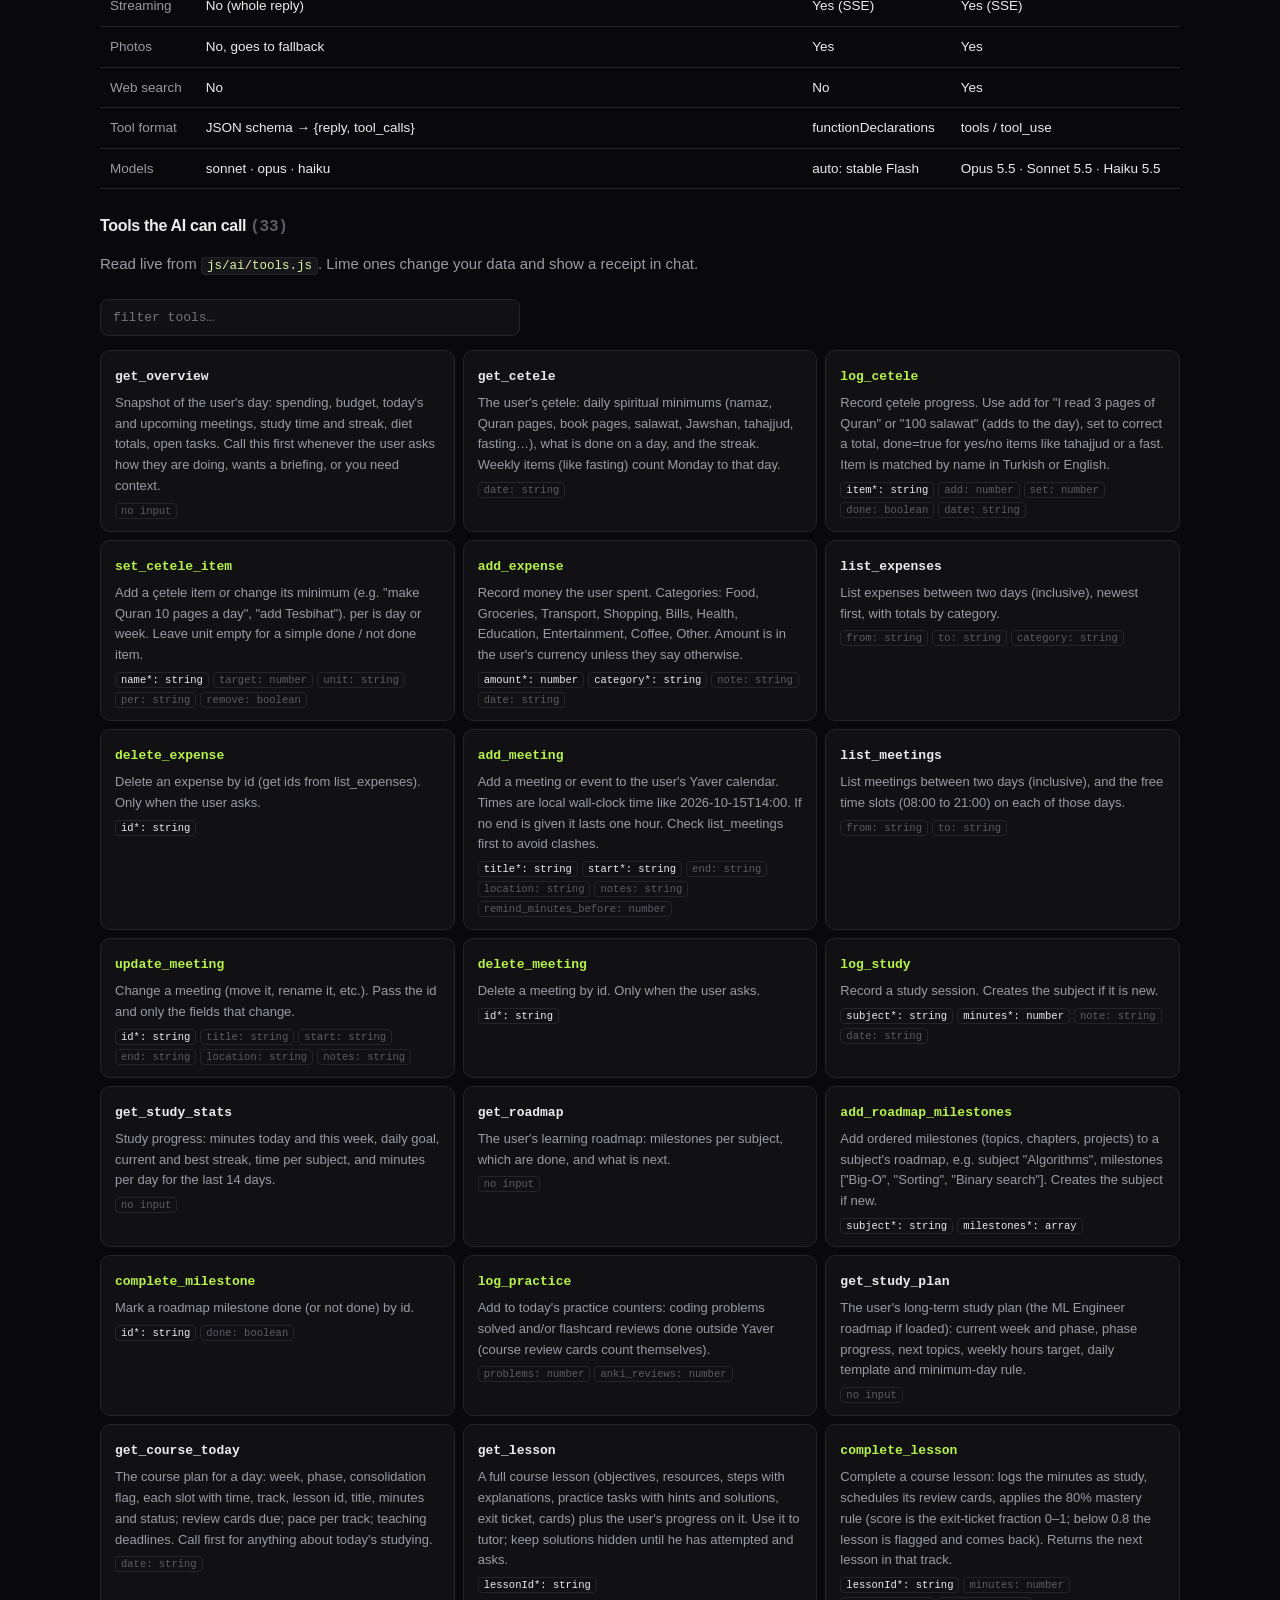
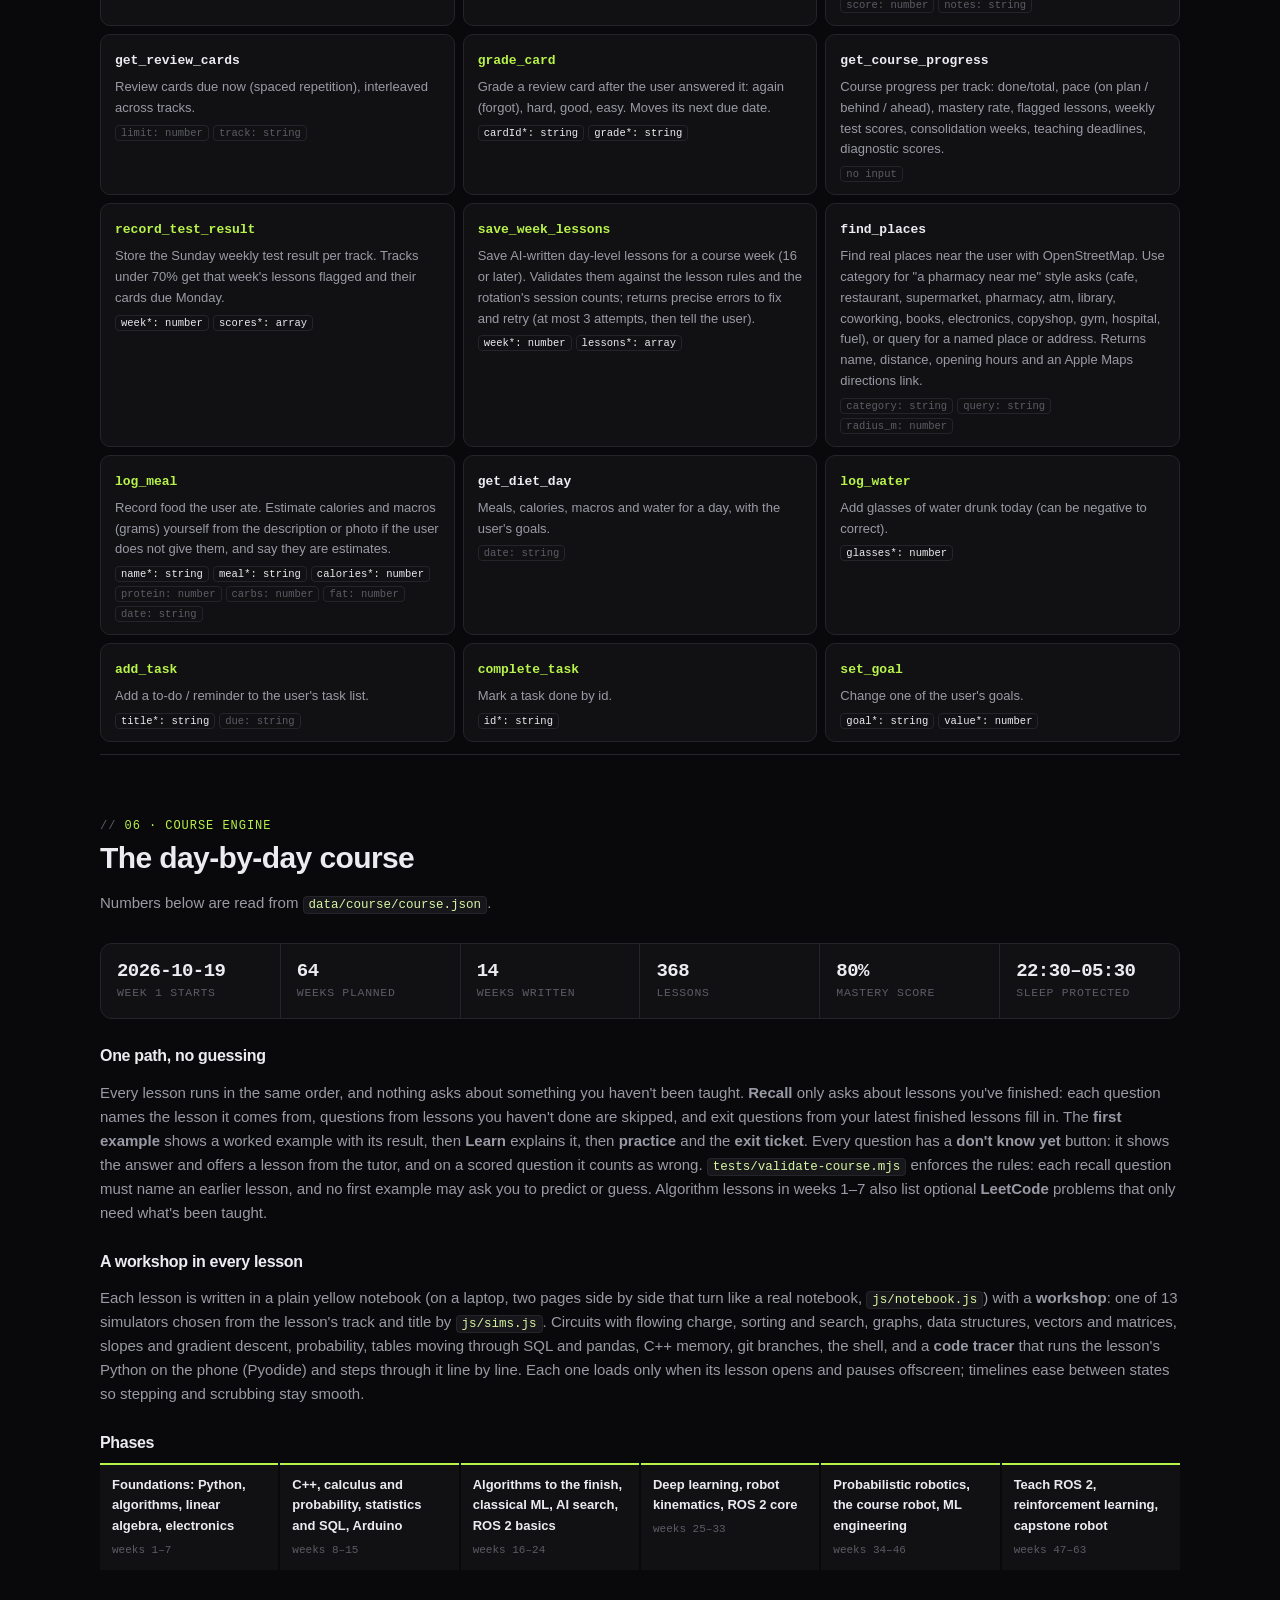
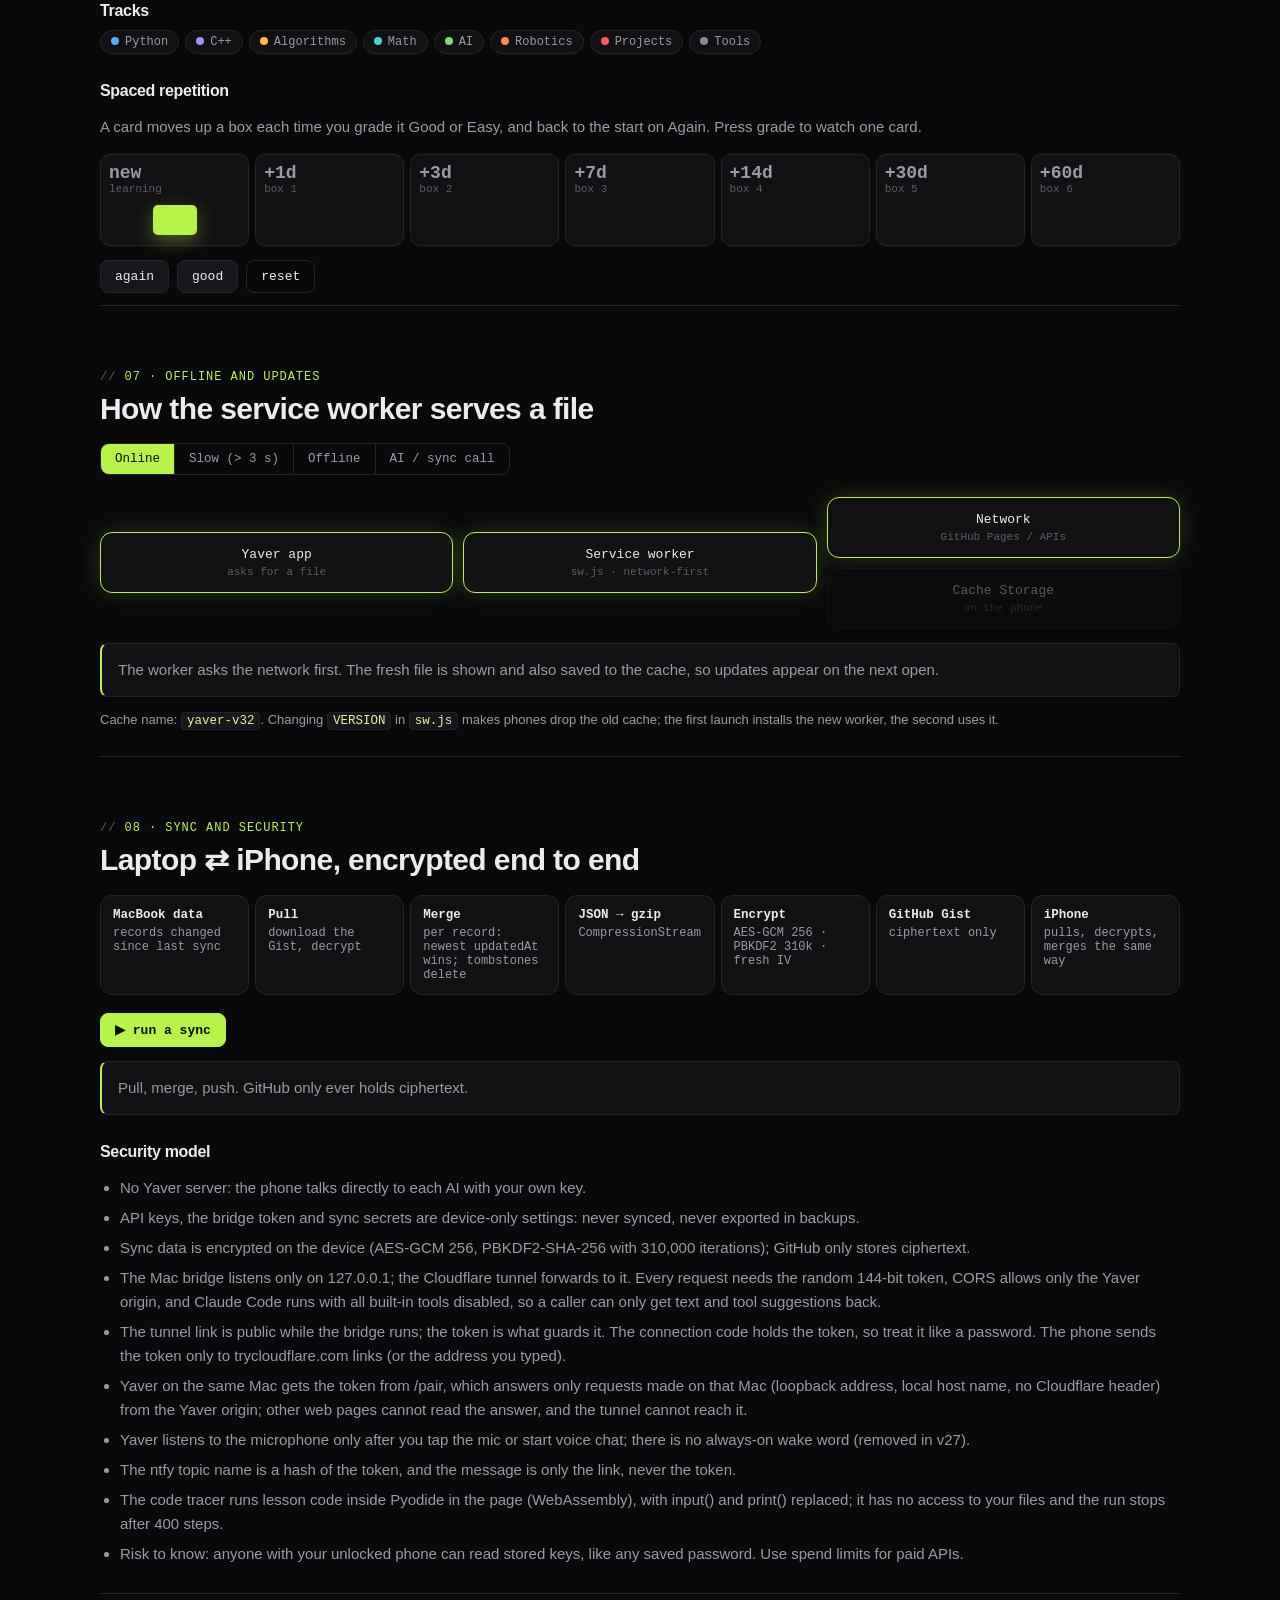
==== commit 69eb8126: "v32: Mark II craft and daily flow Tone-stepped surfaces with a lit edge, precise corners, lit gold p" ====
--- a/handbook/index.html
+++ b/handbook/index.html
@@ -135,6 +135,7 @@
   <section id="specs">
     <p class="label">09 · specifications</p>
     <h2>For engineers</h2>
+    <p class="muted">Interaction rules (Mark II, v32): one lit gold action per screen; titles big and left aligned; controls float above content and tuck away on scroll; anything can be done from the command bar (hold the Yaver gear, or ⌘K, in <code>js/command.js</code>); changes happen at once with Undo instead of confirmation; haptics only for moments that matter; screens slide in from the side of the tab they come from; timers pause and reset separately; focus mode is the notebook alone, full screen.</p>
     <div class="cols">
       <div><h3>Stack</h3><table class="t kv" id="stack"></table></div>
       <div><h3>Browser APIs used</h3><table class="t kv" id="apis"></table></div>
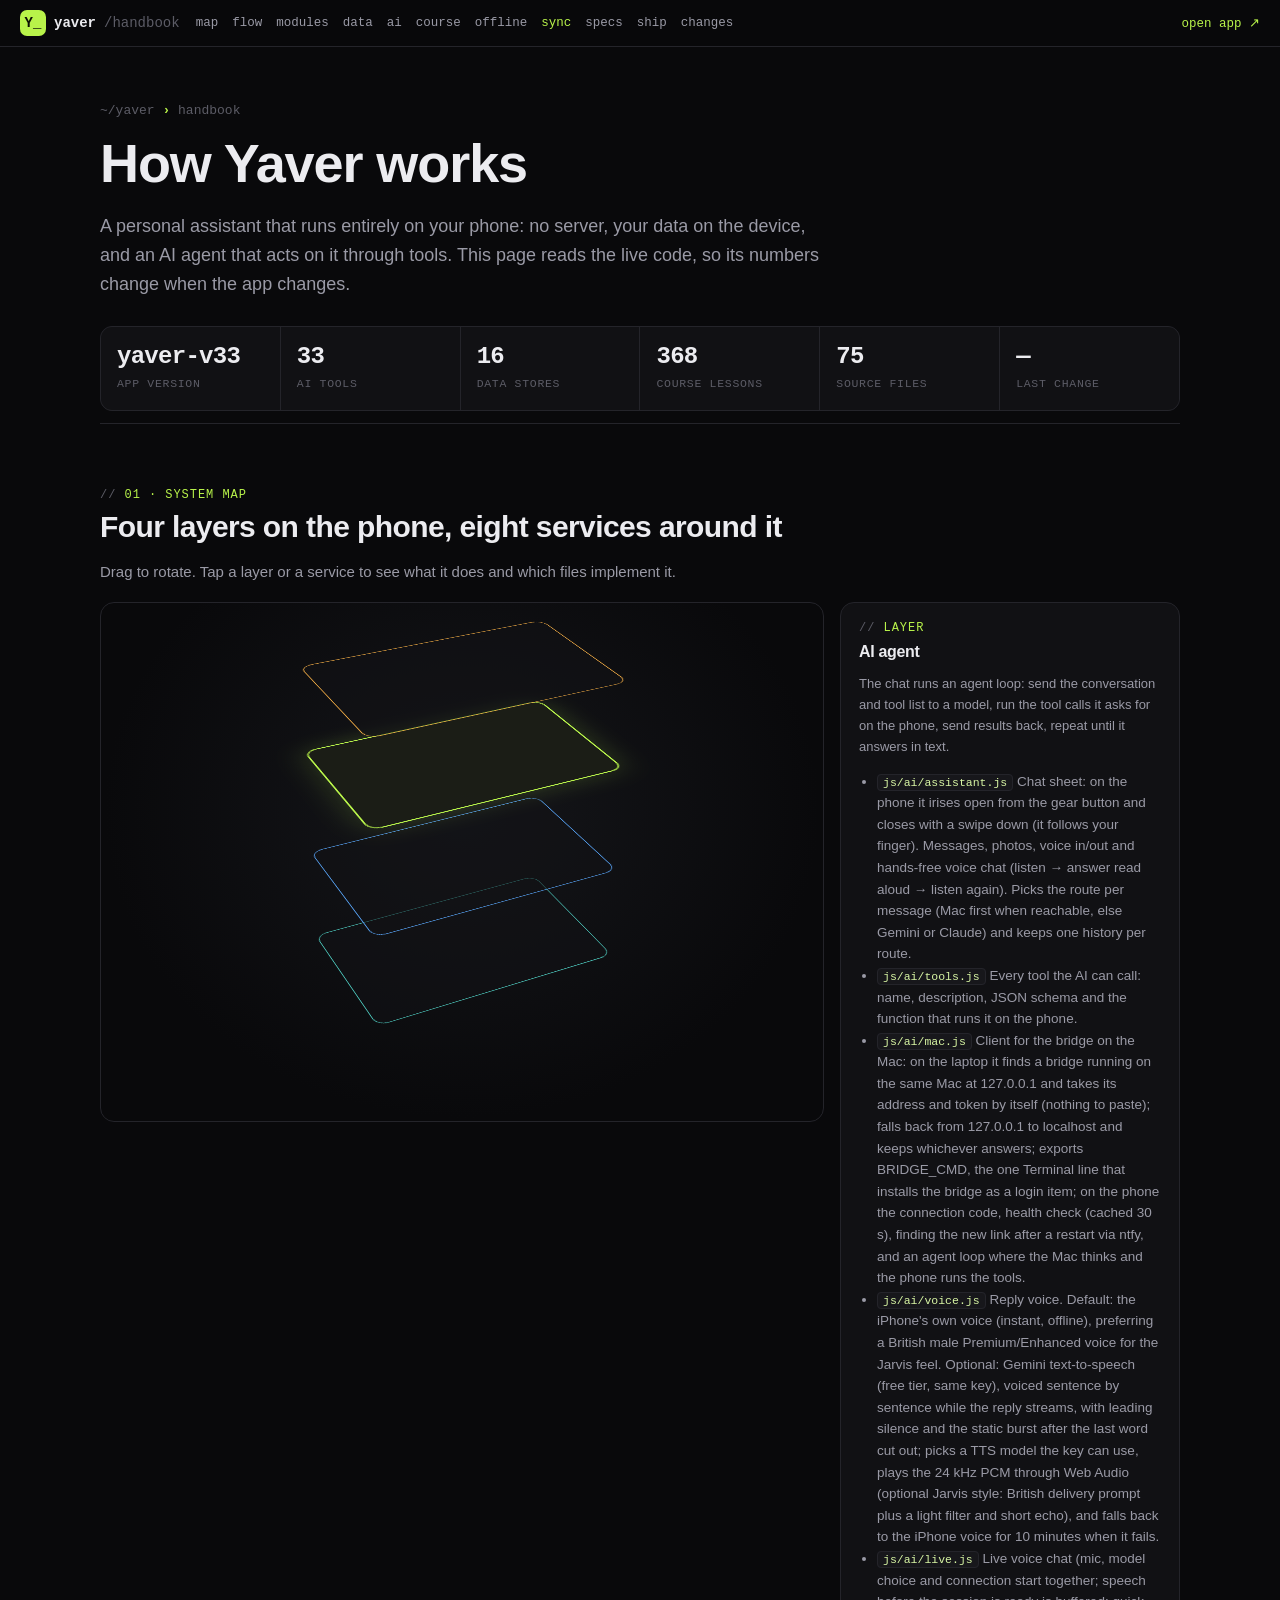
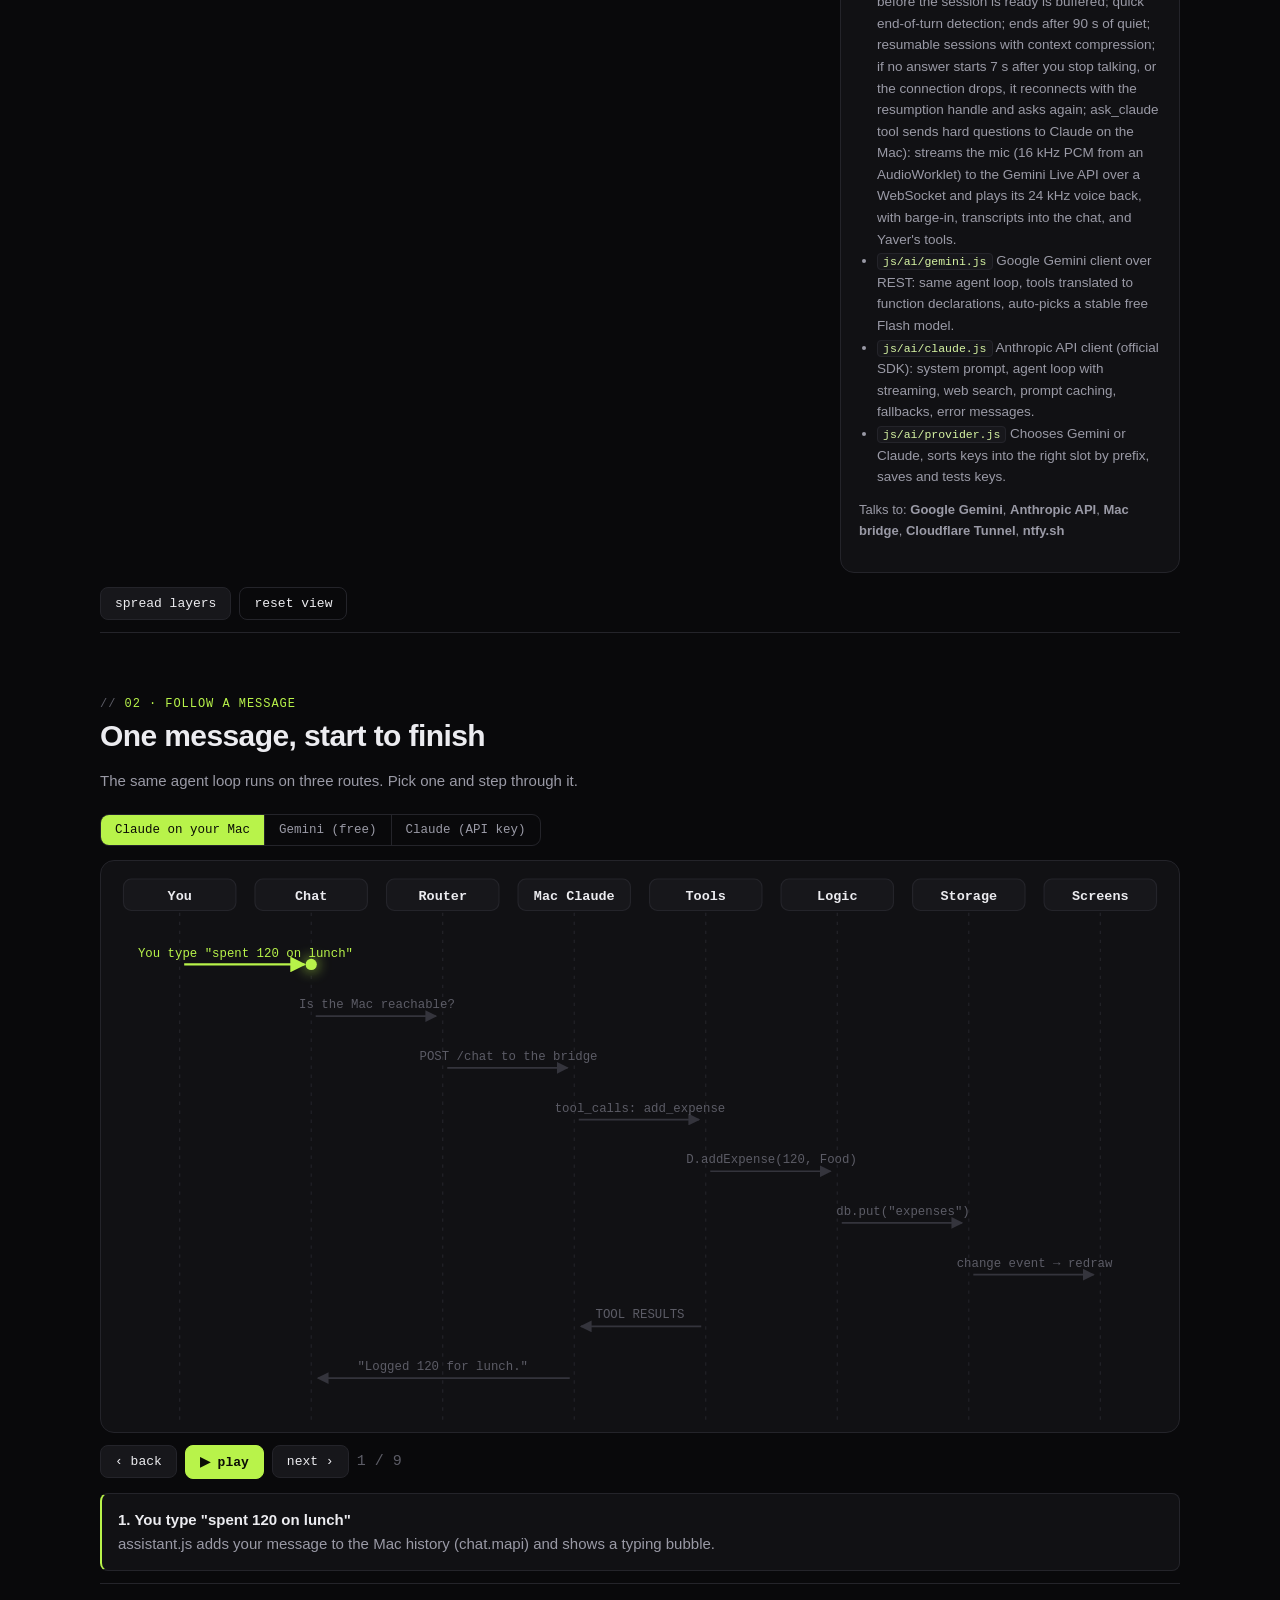
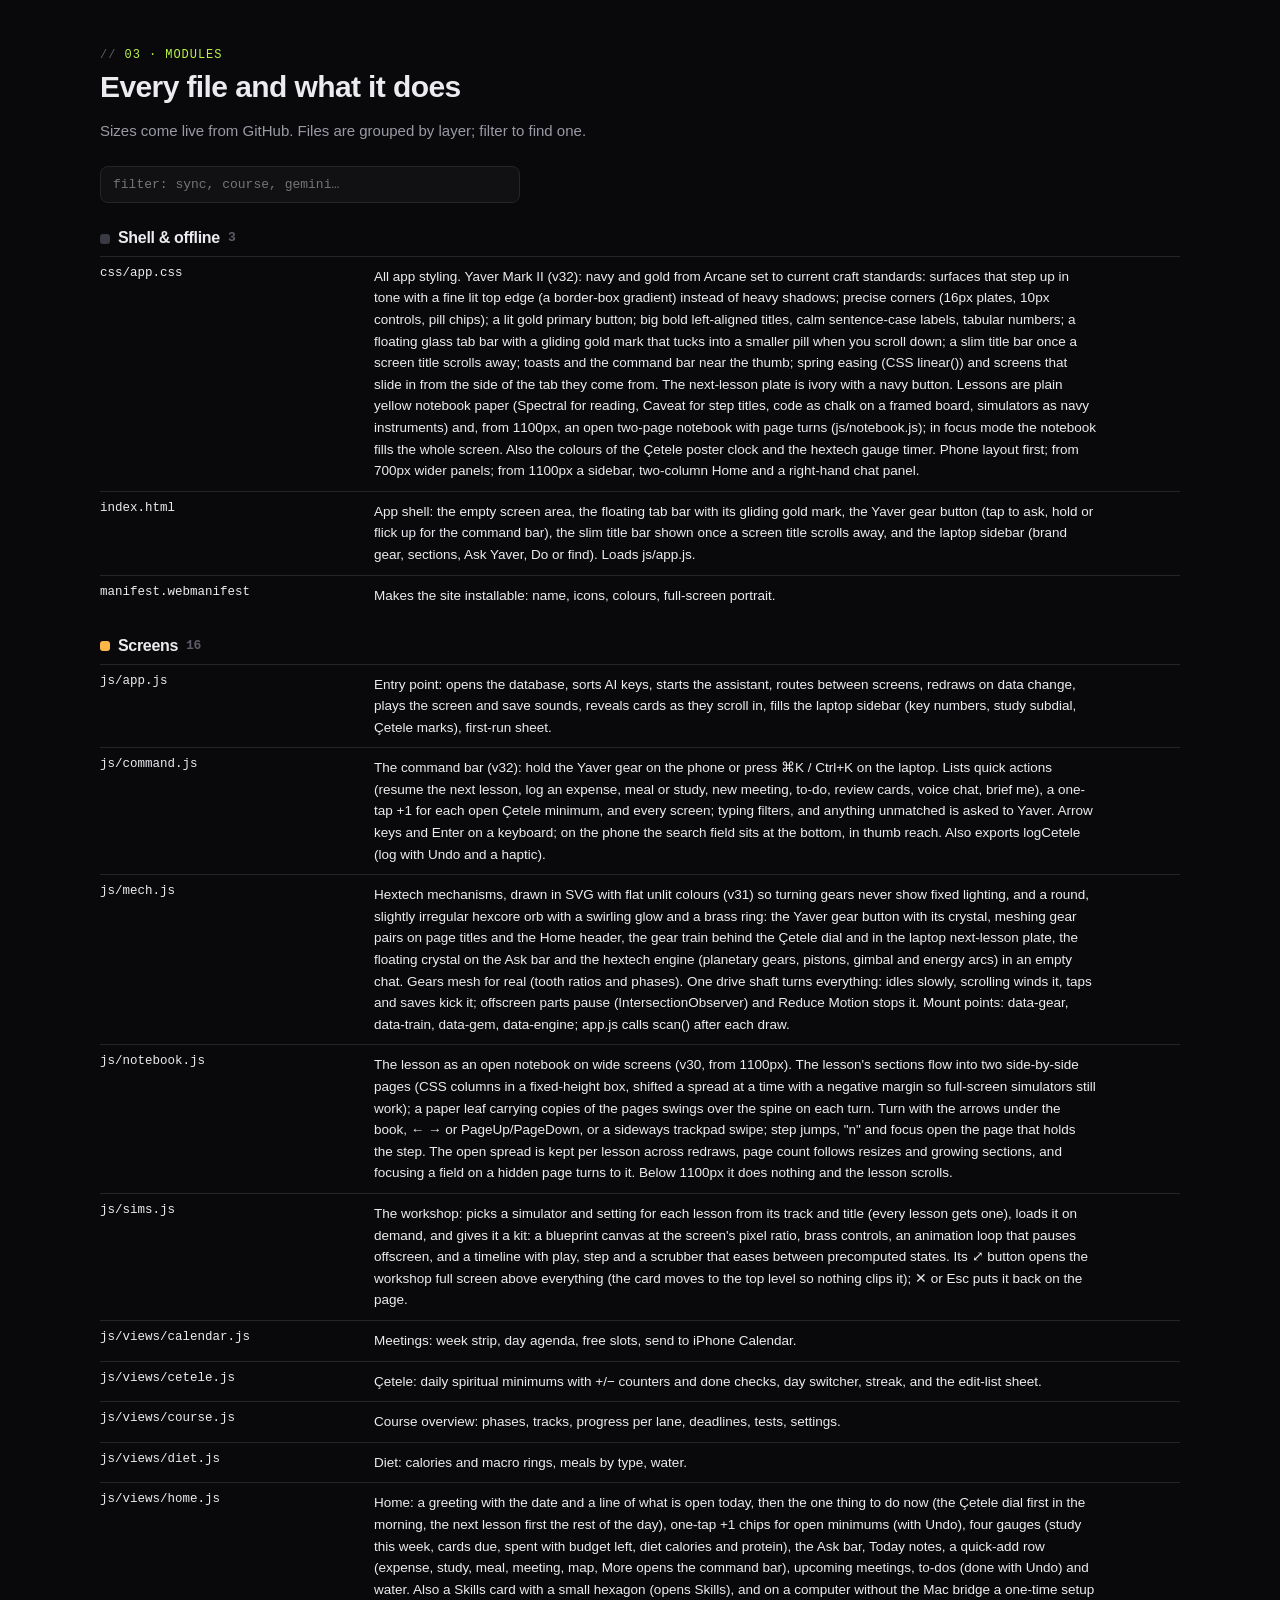
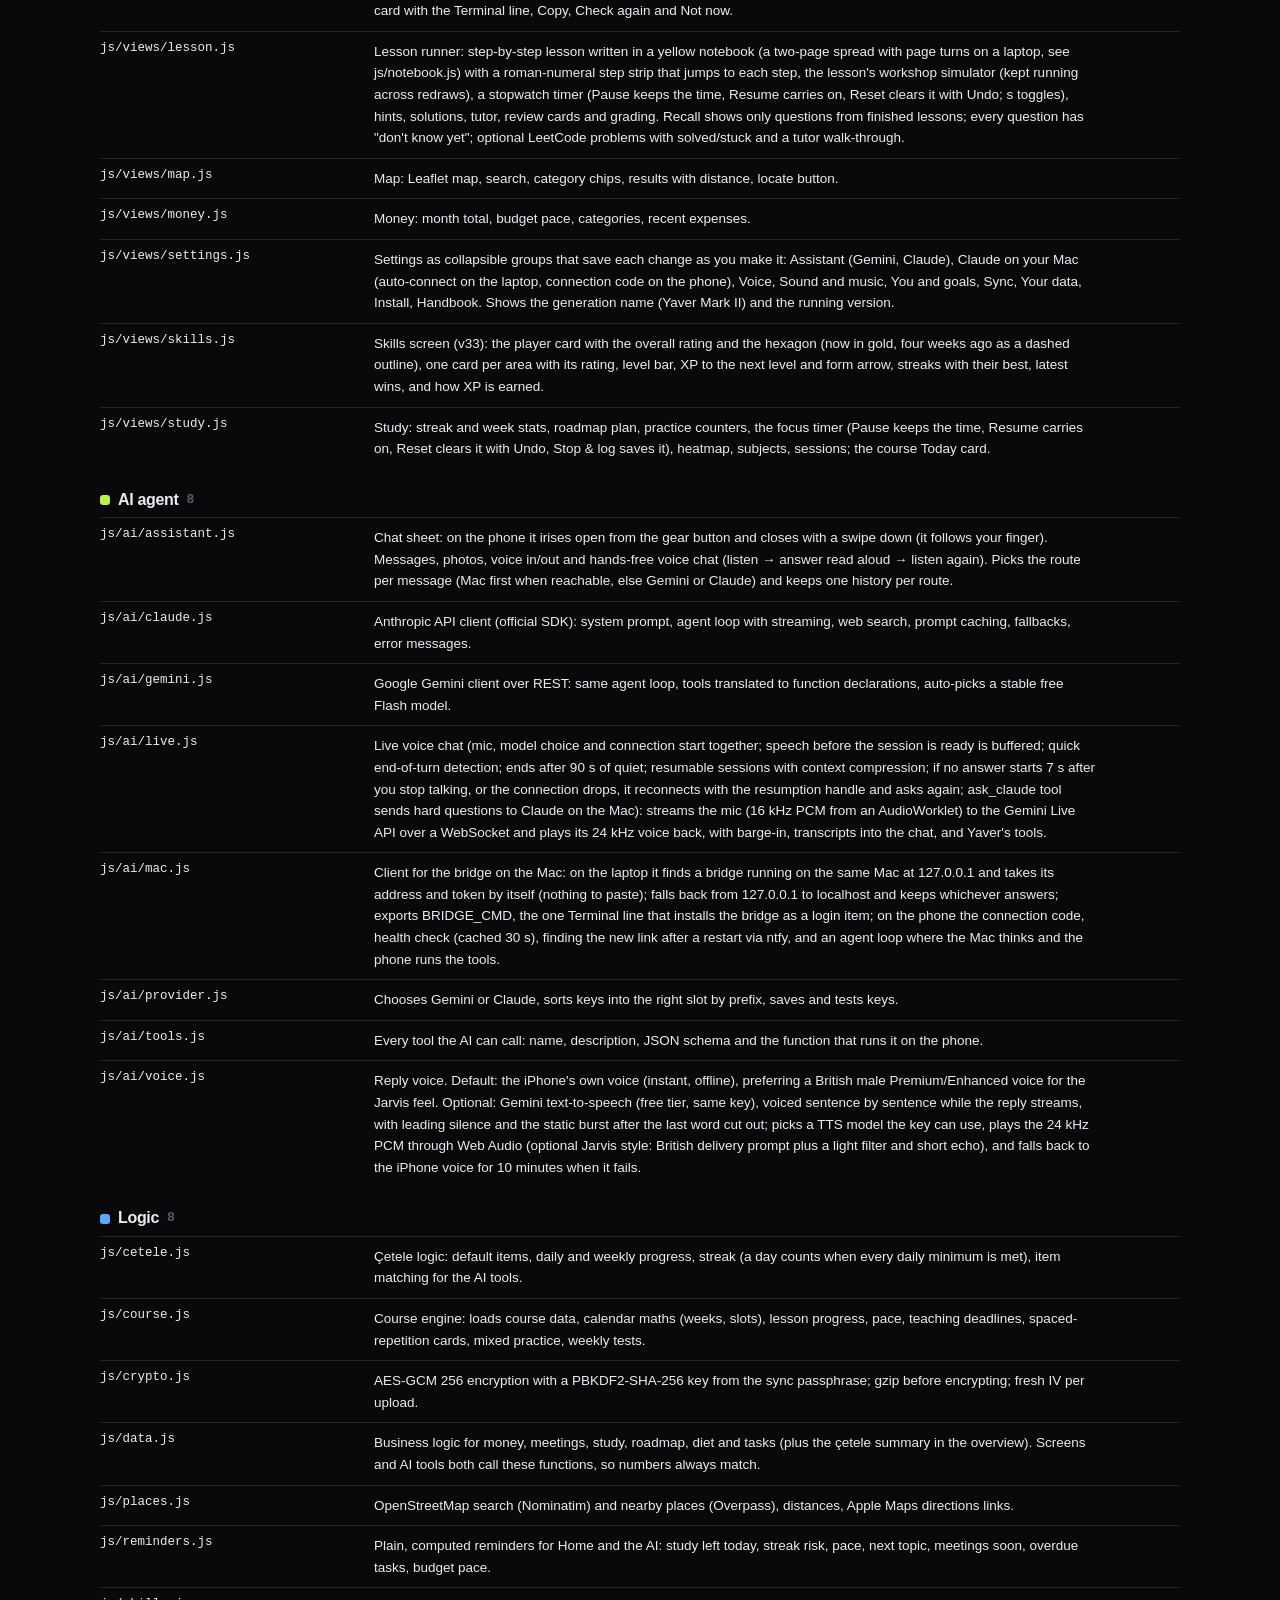
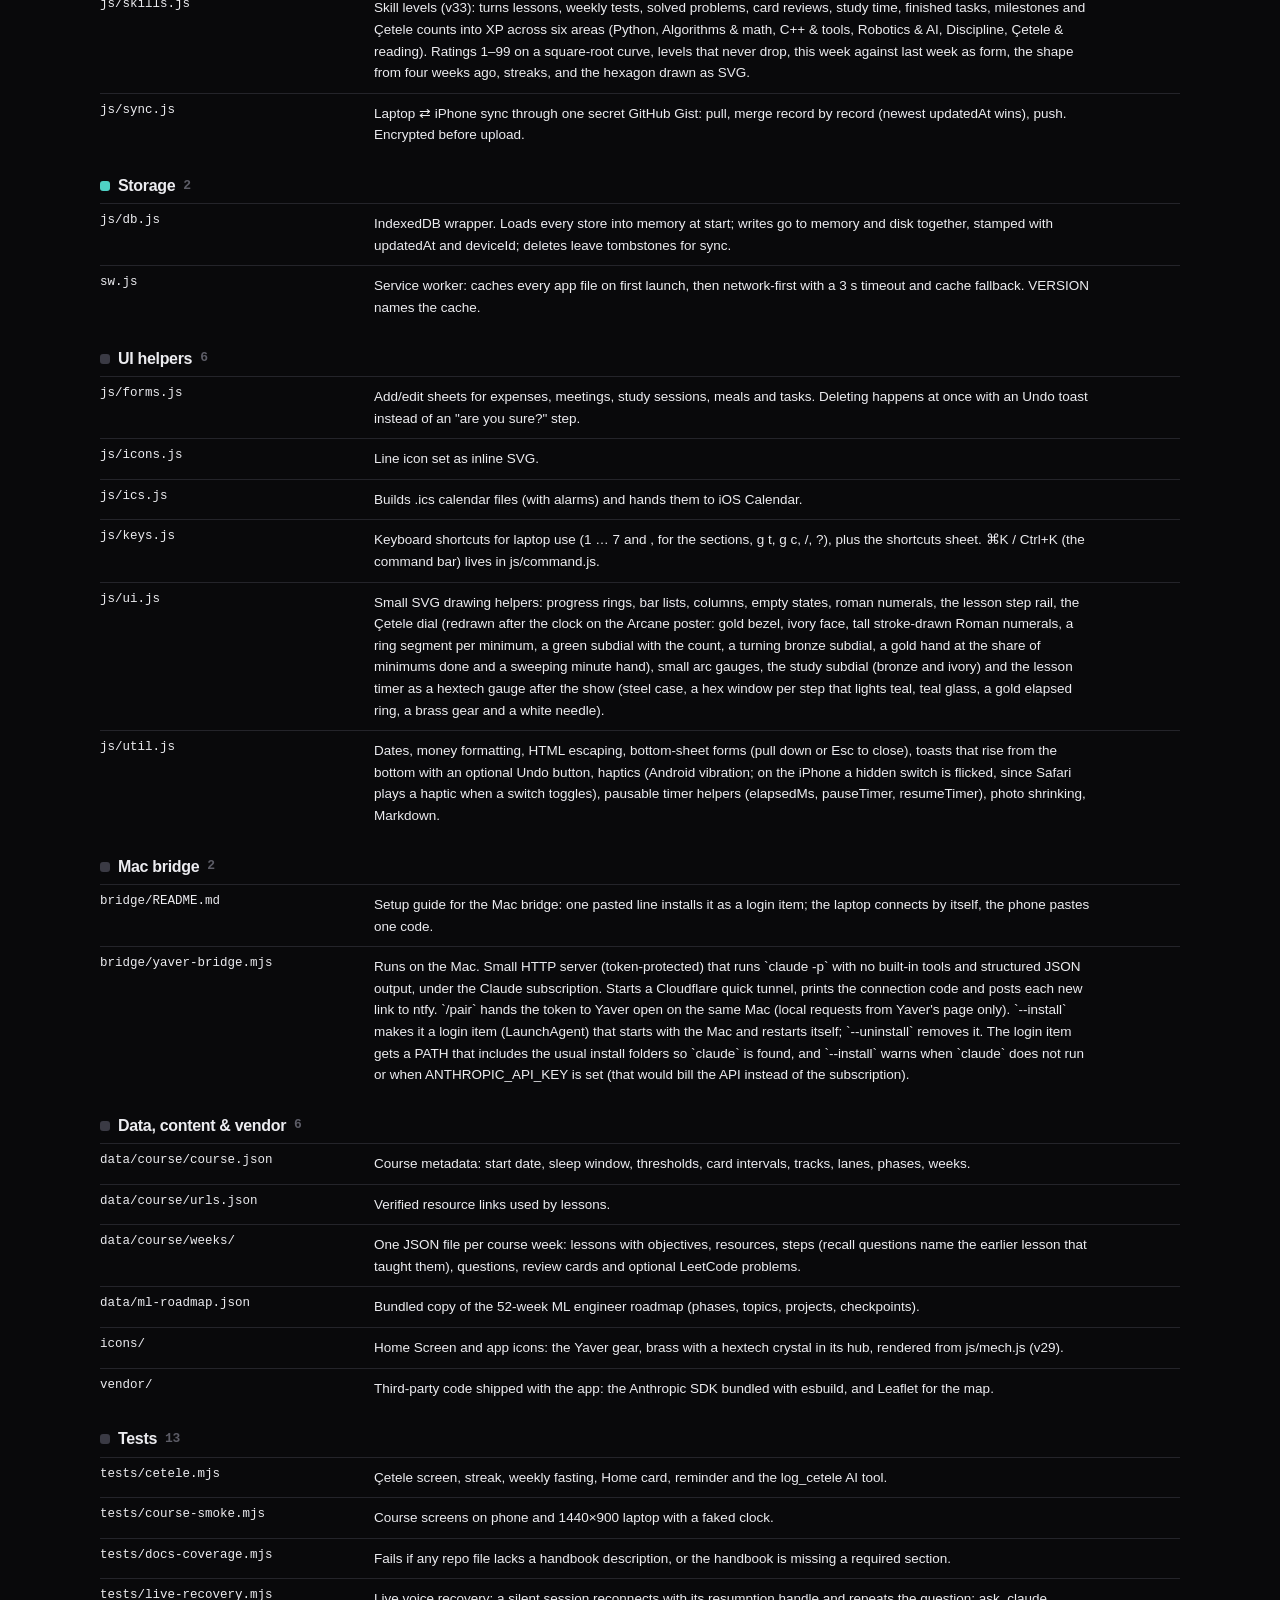
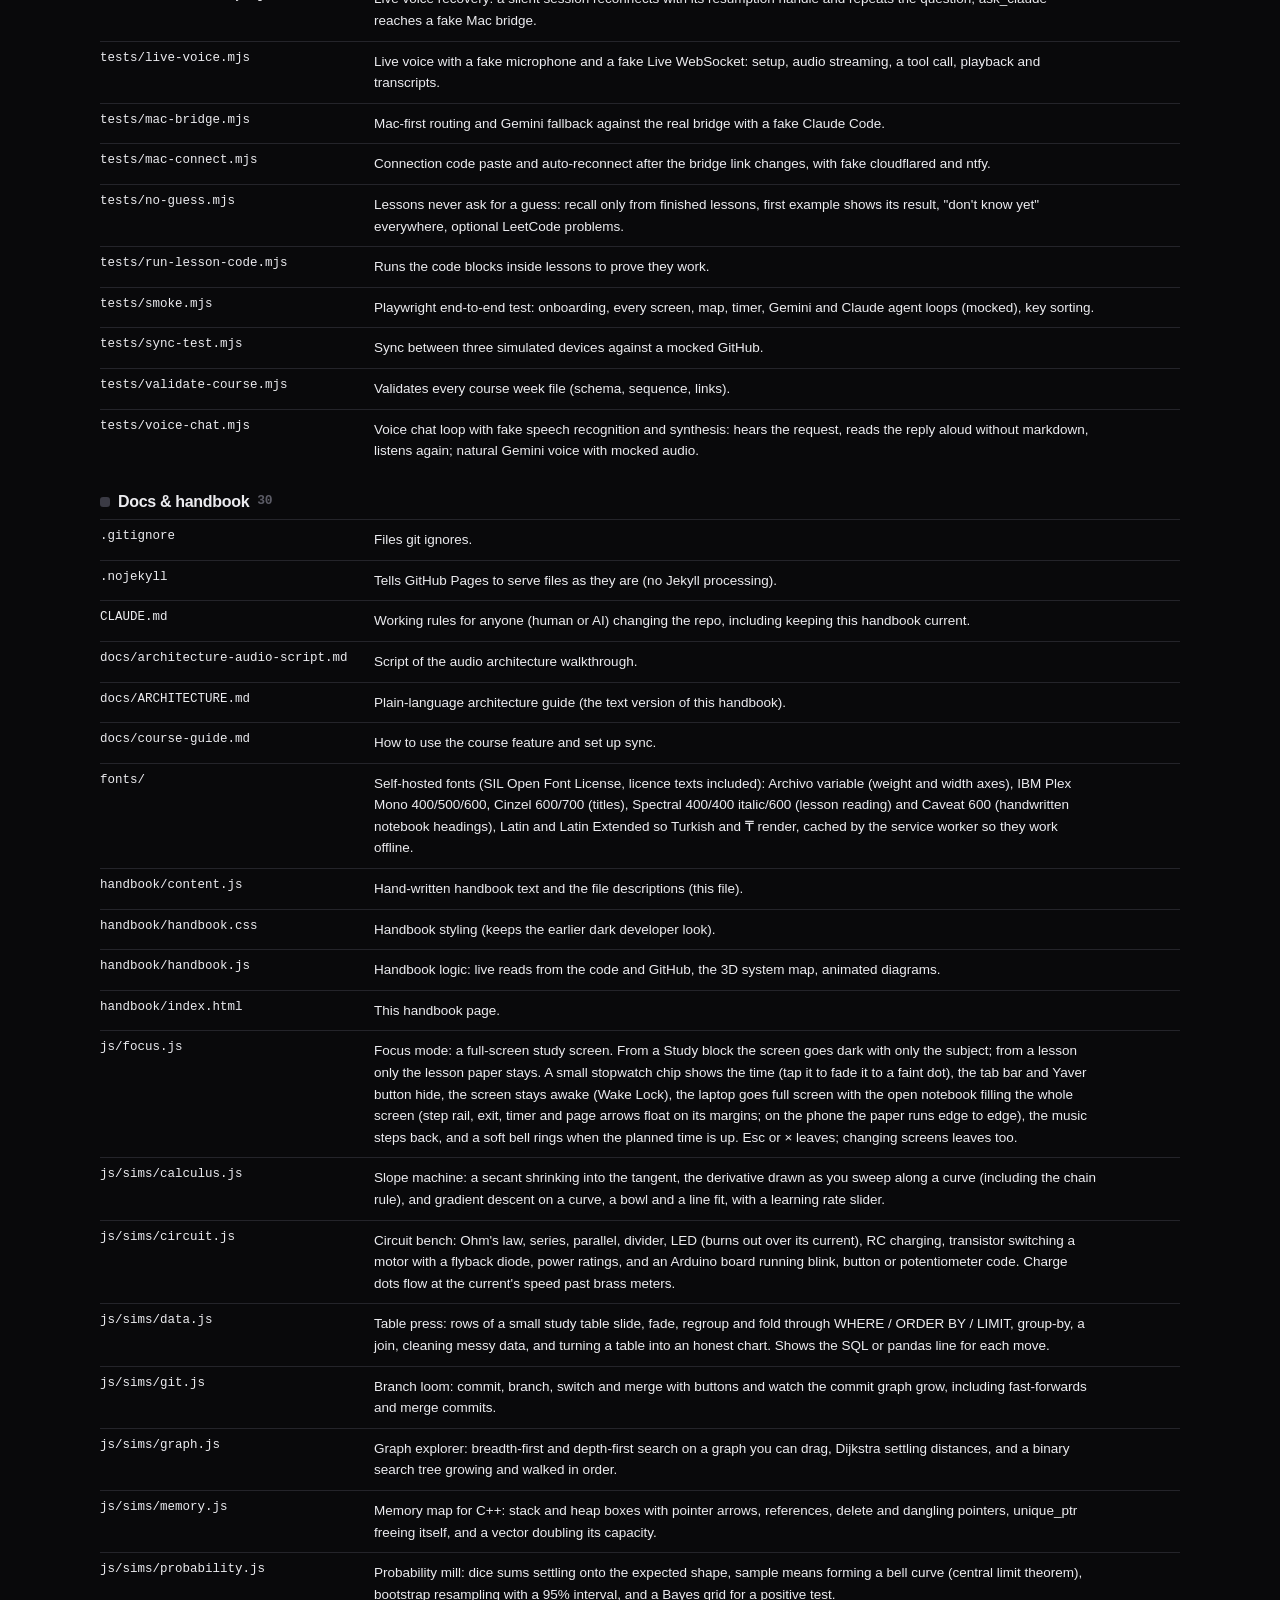
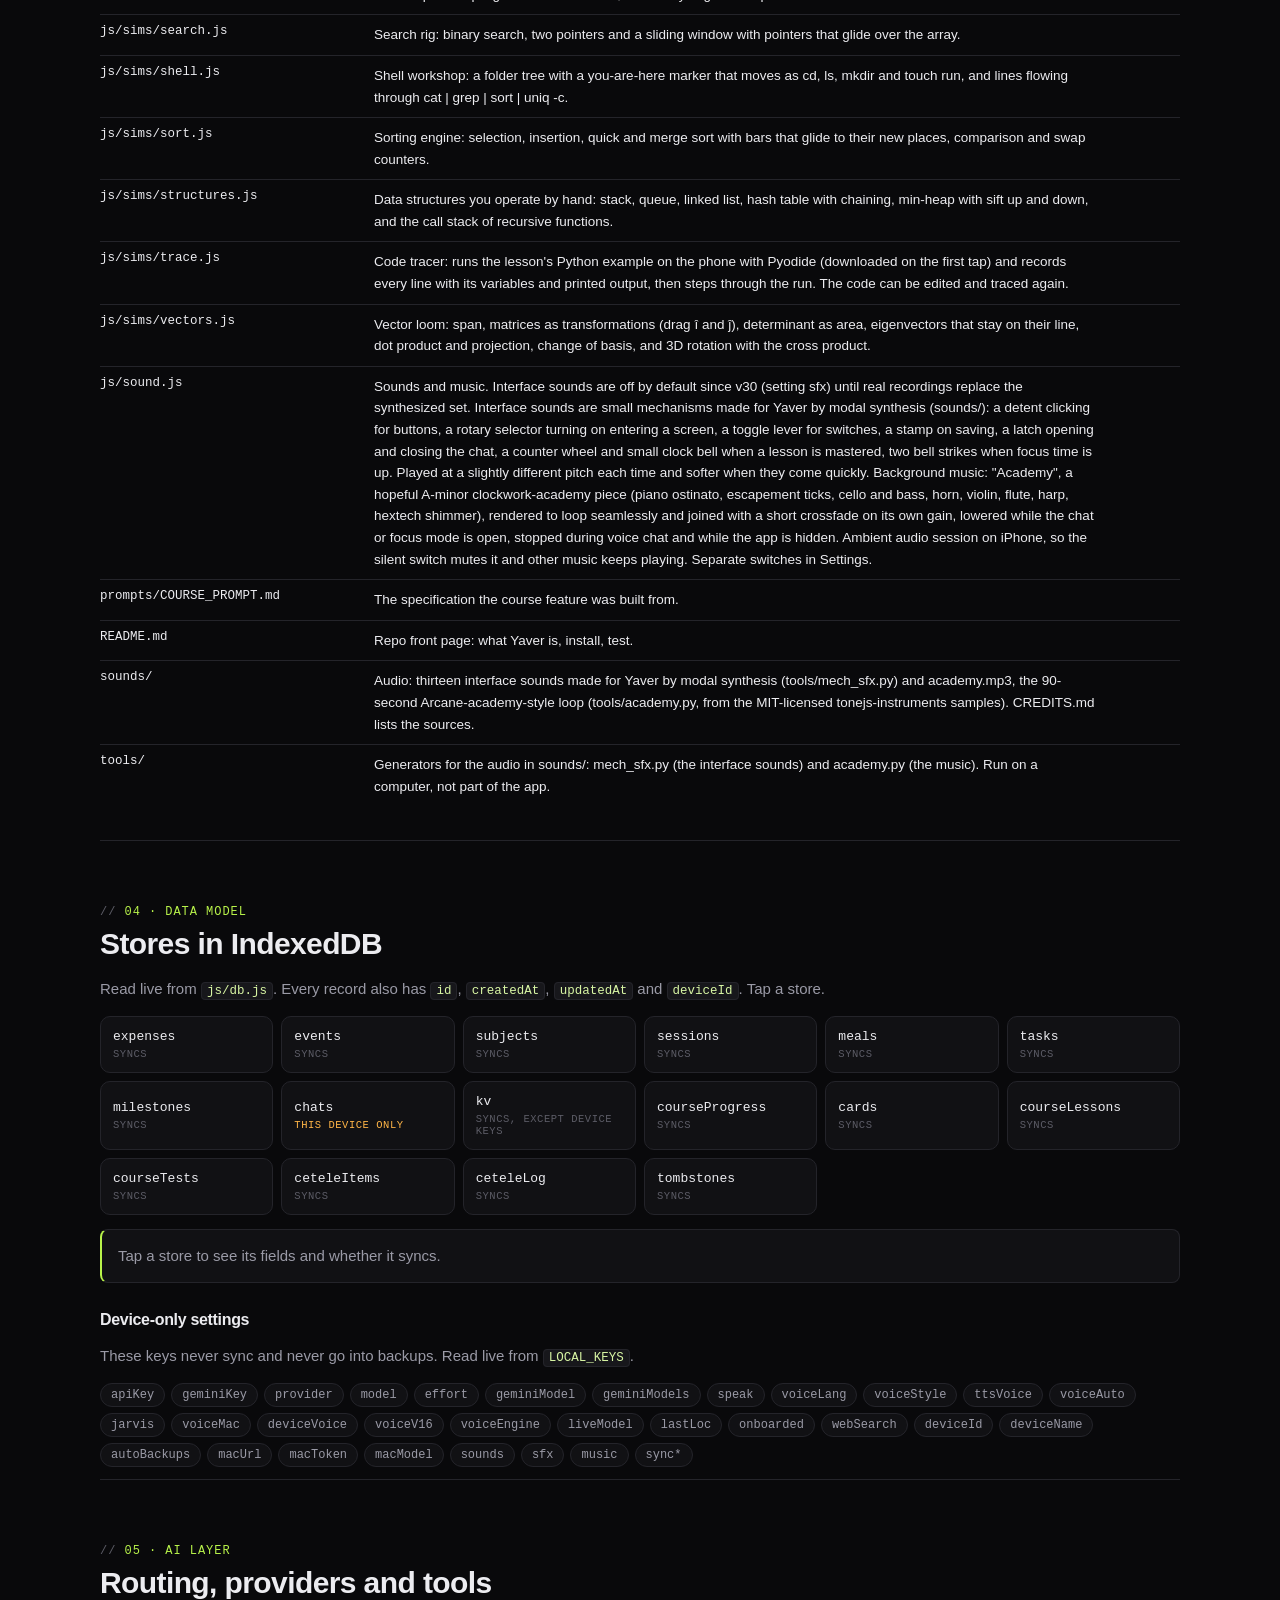
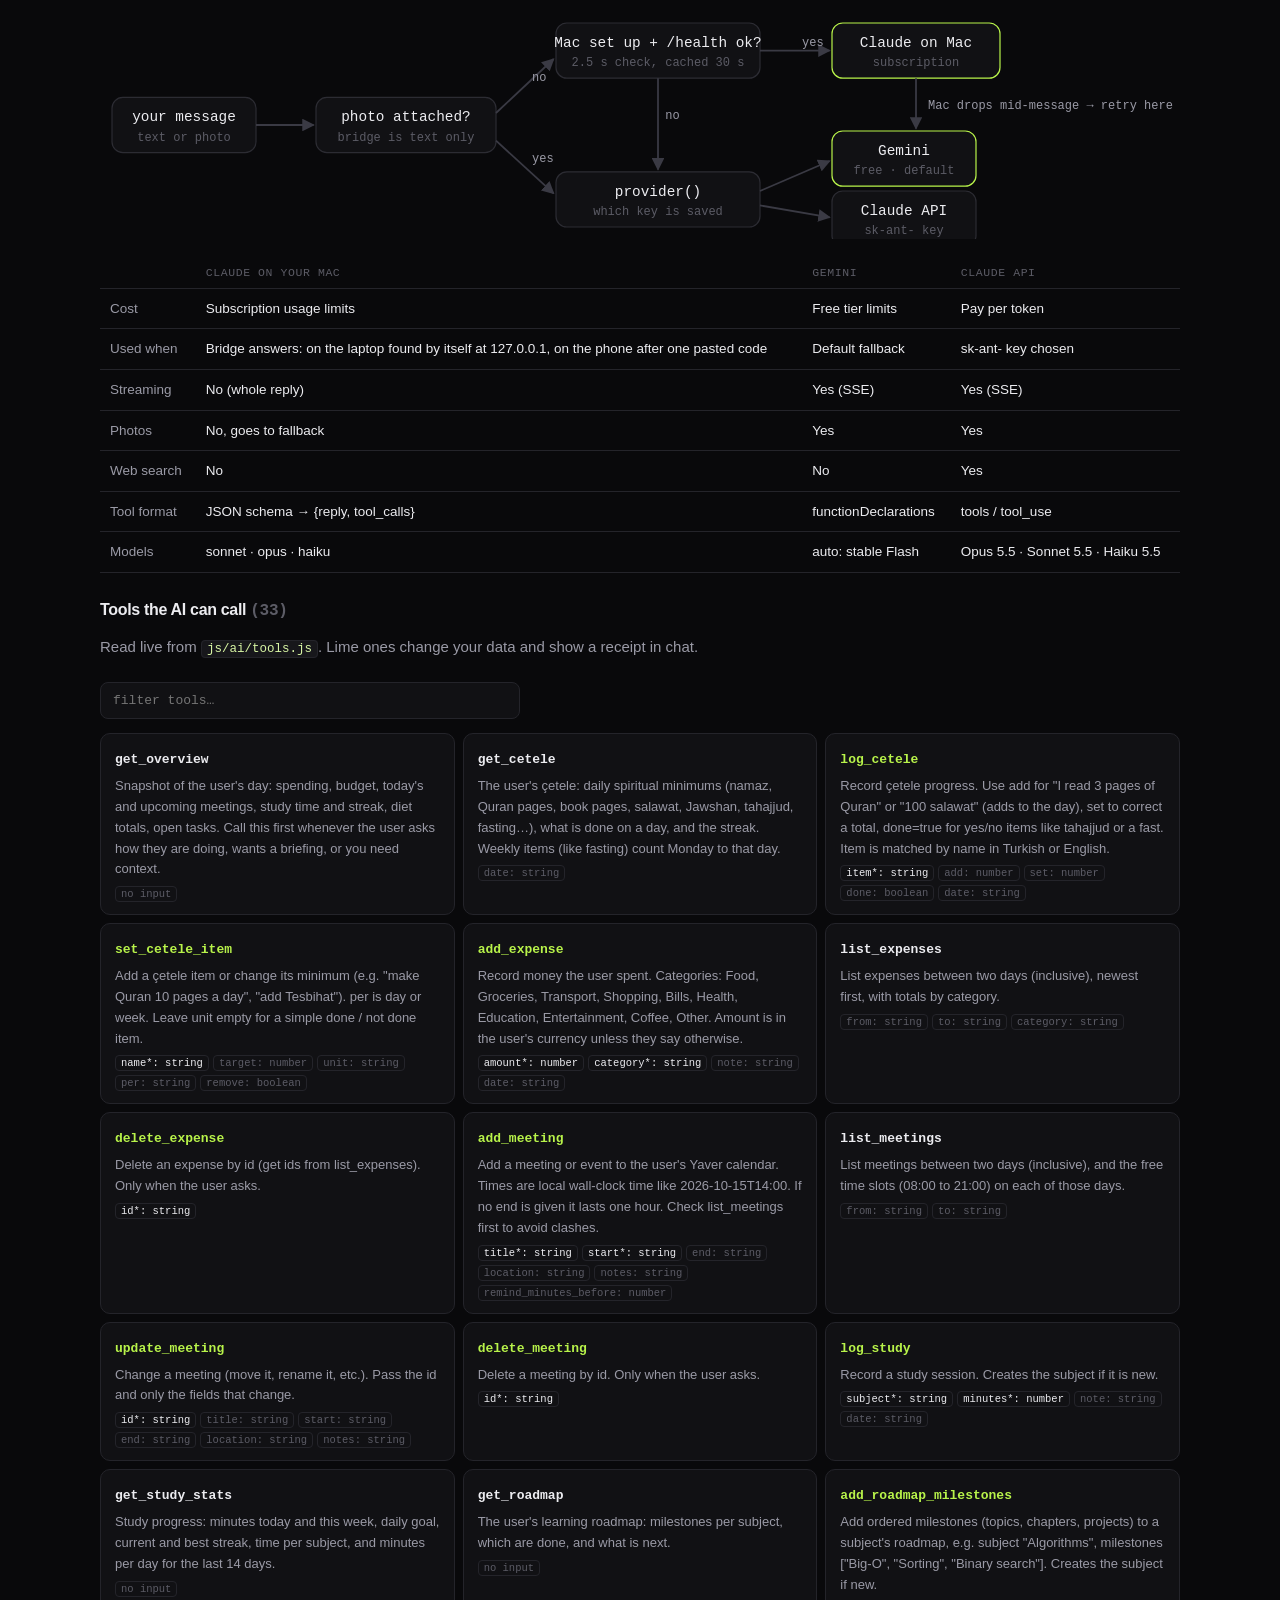
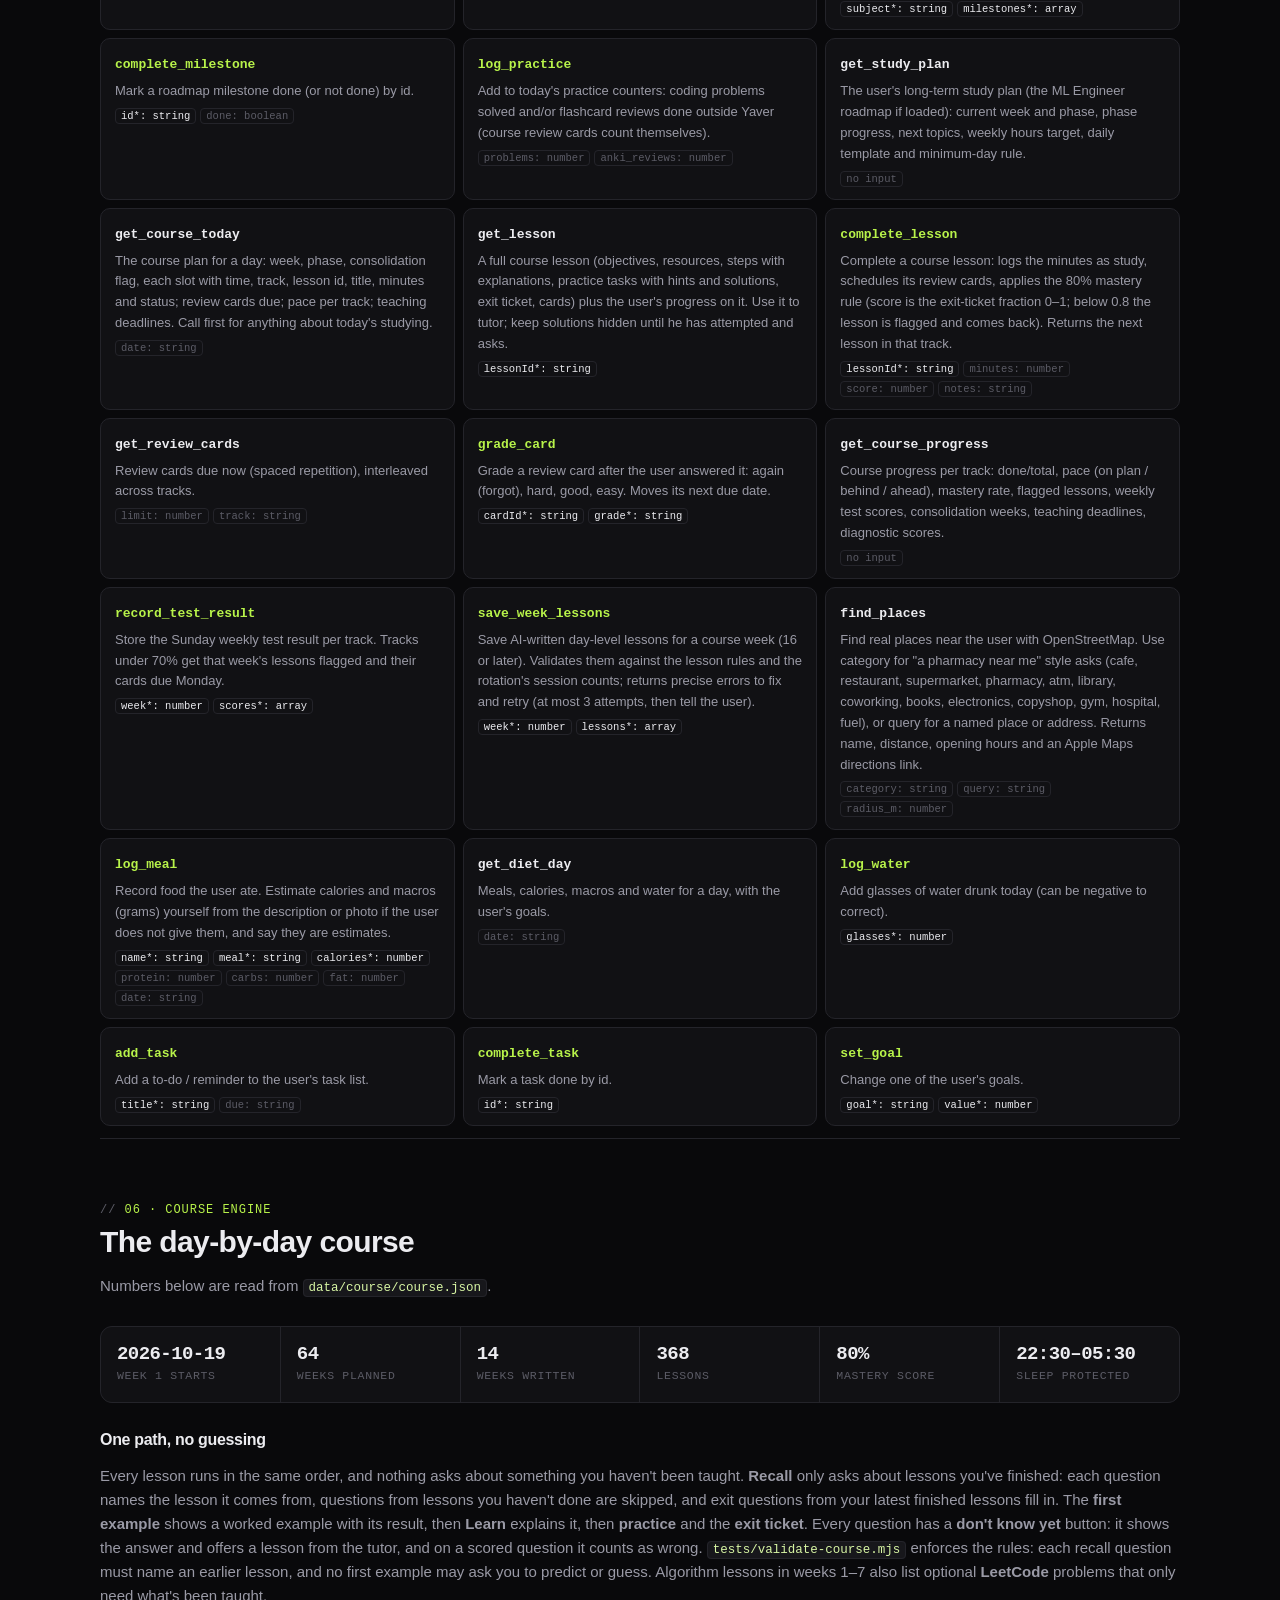
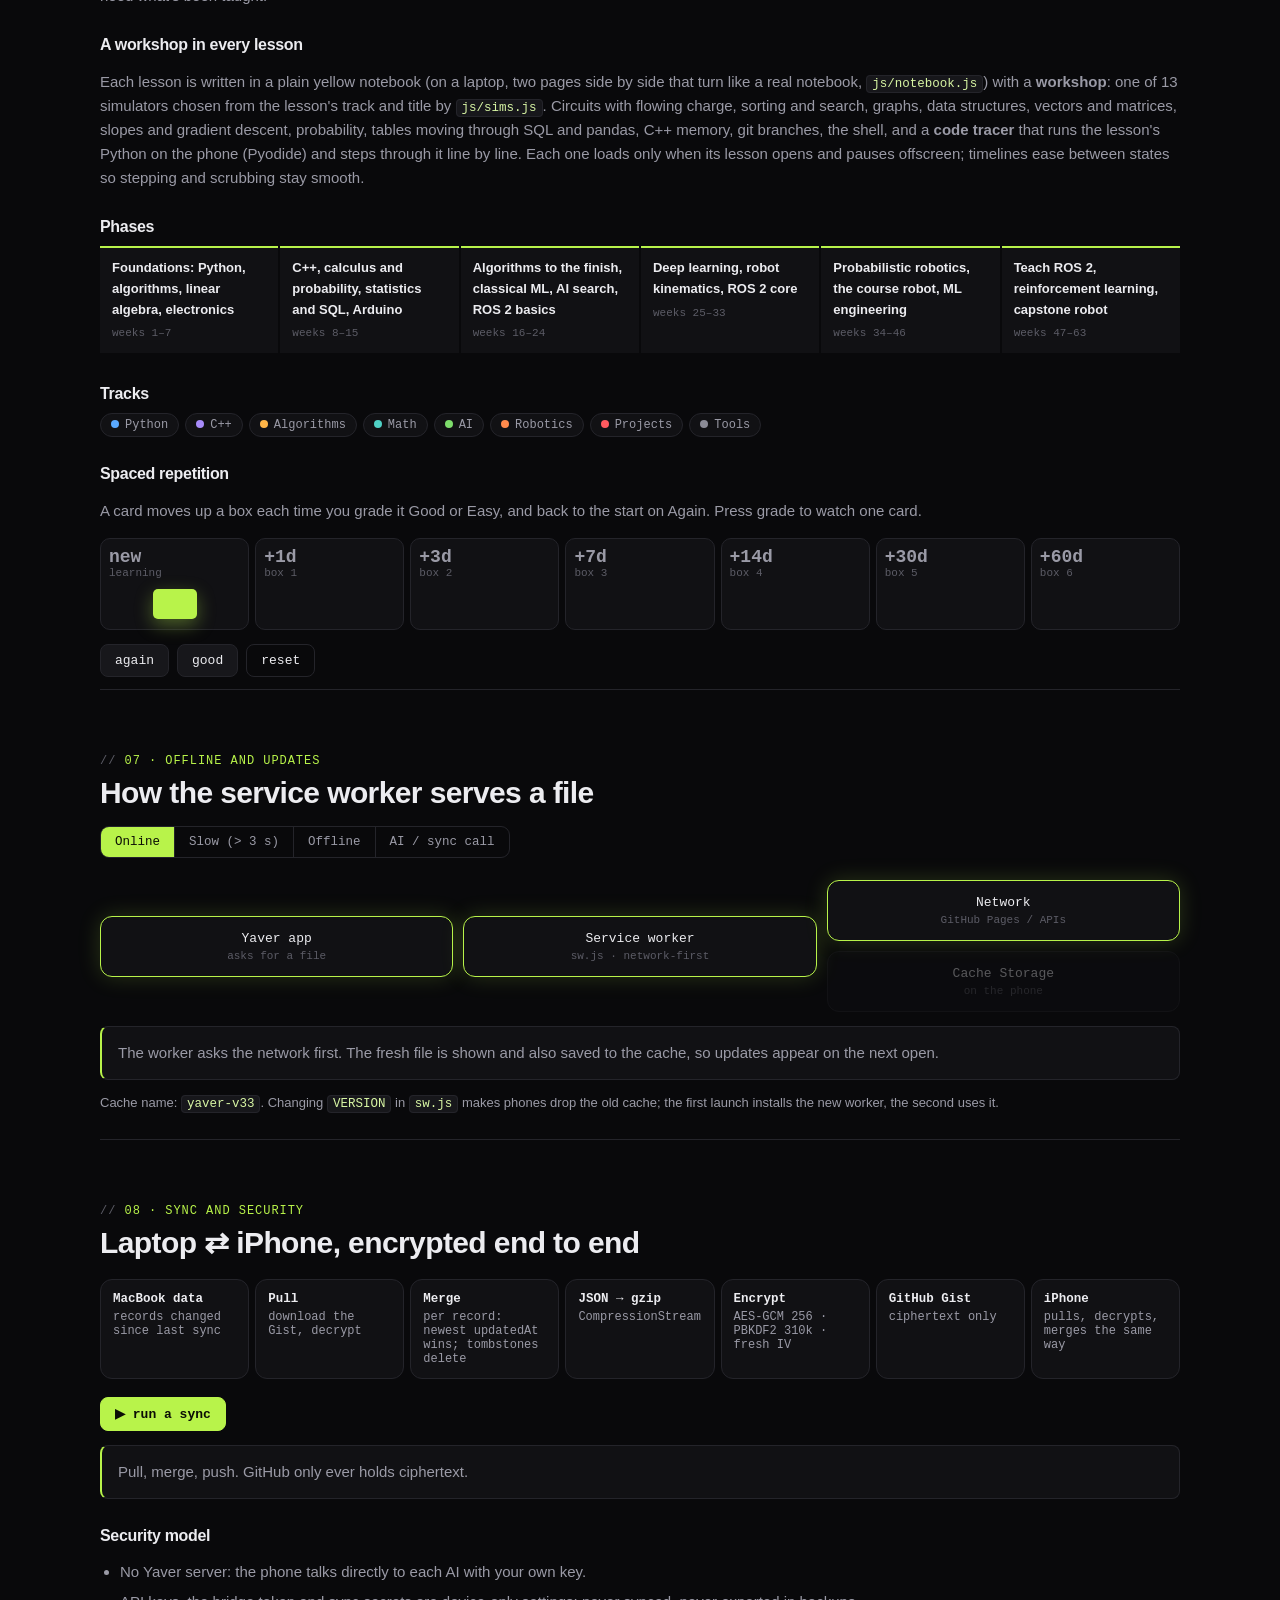
==== commit 006f8f66: "v33: skill levels hexagon, laptop Claude setup card Skills tab and Home card: XP from lessons, tests" ====
--- a/handbook/index.html
+++ b/handbook/index.html
@@ -135,7 +135,7 @@
   <section id="specs">
     <p class="label">09 · specifications</p>
     <h2>For engineers</h2>
-    <p class="muted">Interaction rules (Mark II, v32): one lit gold action per screen; titles big and left aligned; controls float above content and tuck away on scroll; anything can be done from the command bar (hold the Yaver gear, or ⌘K, in <code>js/command.js</code>); changes happen at once with Undo instead of confirmation; haptics only for moments that matter; screens slide in from the side of the tab they come from; timers pause and reset separately; focus mode is the notebook alone, full screen.</p>
+    <p class="muted">Interaction rules (Mark II, v32): one lit gold action per screen; titles big and left aligned; controls float above content and tuck away on scroll; anything can be done from the command bar (hold the Yaver gear, or ⌘K, in <code>js/command.js</code>); changes happen at once with Undo instead of confirmation; haptics only for moments that matter; screens slide in from the side of the tab they come from; timers pause and reset separately; focus mode is the notebook alone, full screen. <b>Skills</b> (v33, <code>js/skills.js</code>): every lesson, test, problem, study minute, task and Çetele count becomes XP in six areas, drawn as a hexagon with the shape from four weeks ago underneath; levels never drop, a quiet week only shows as form.</p>
     <div class="cols">
       <div><h3>Stack</h3><table class="t kv" id="stack"></table></div>
       <div><h3>Browser APIs used</h3><table class="t kv" id="apis"></table></div>
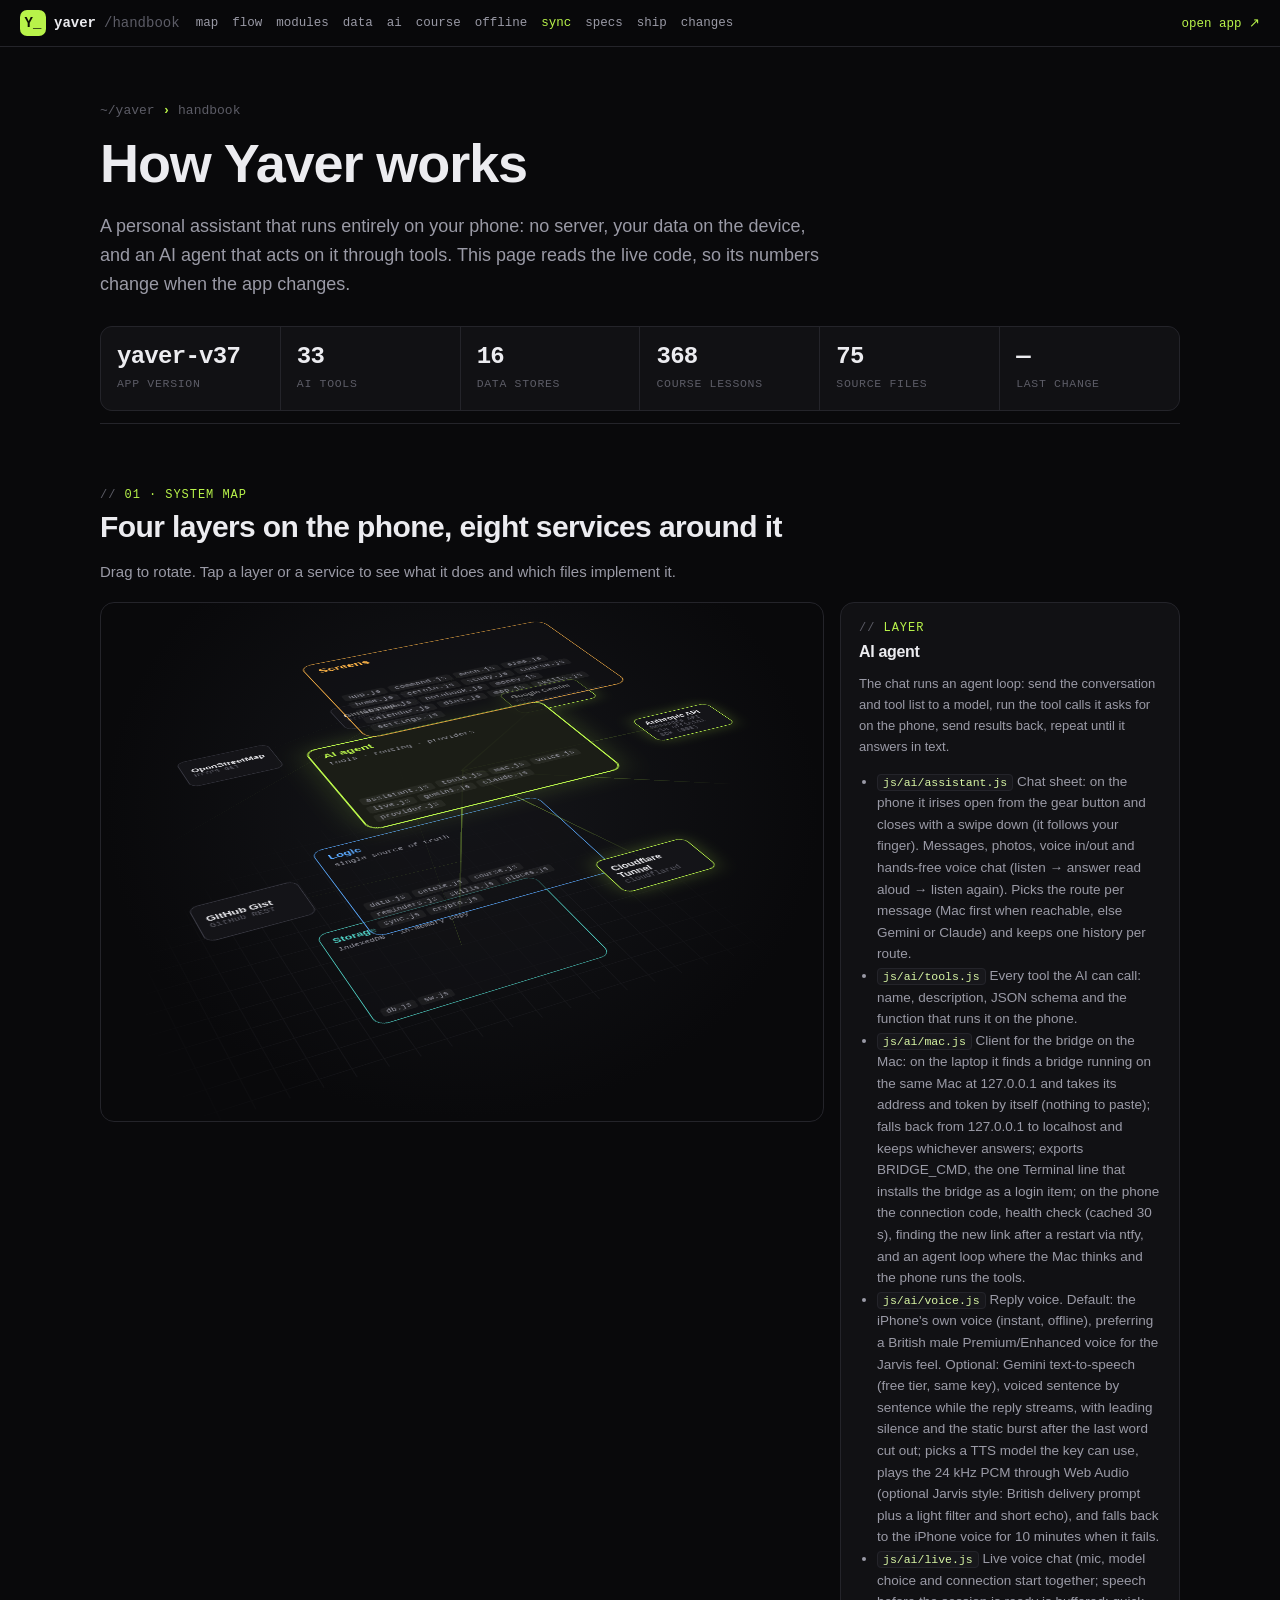
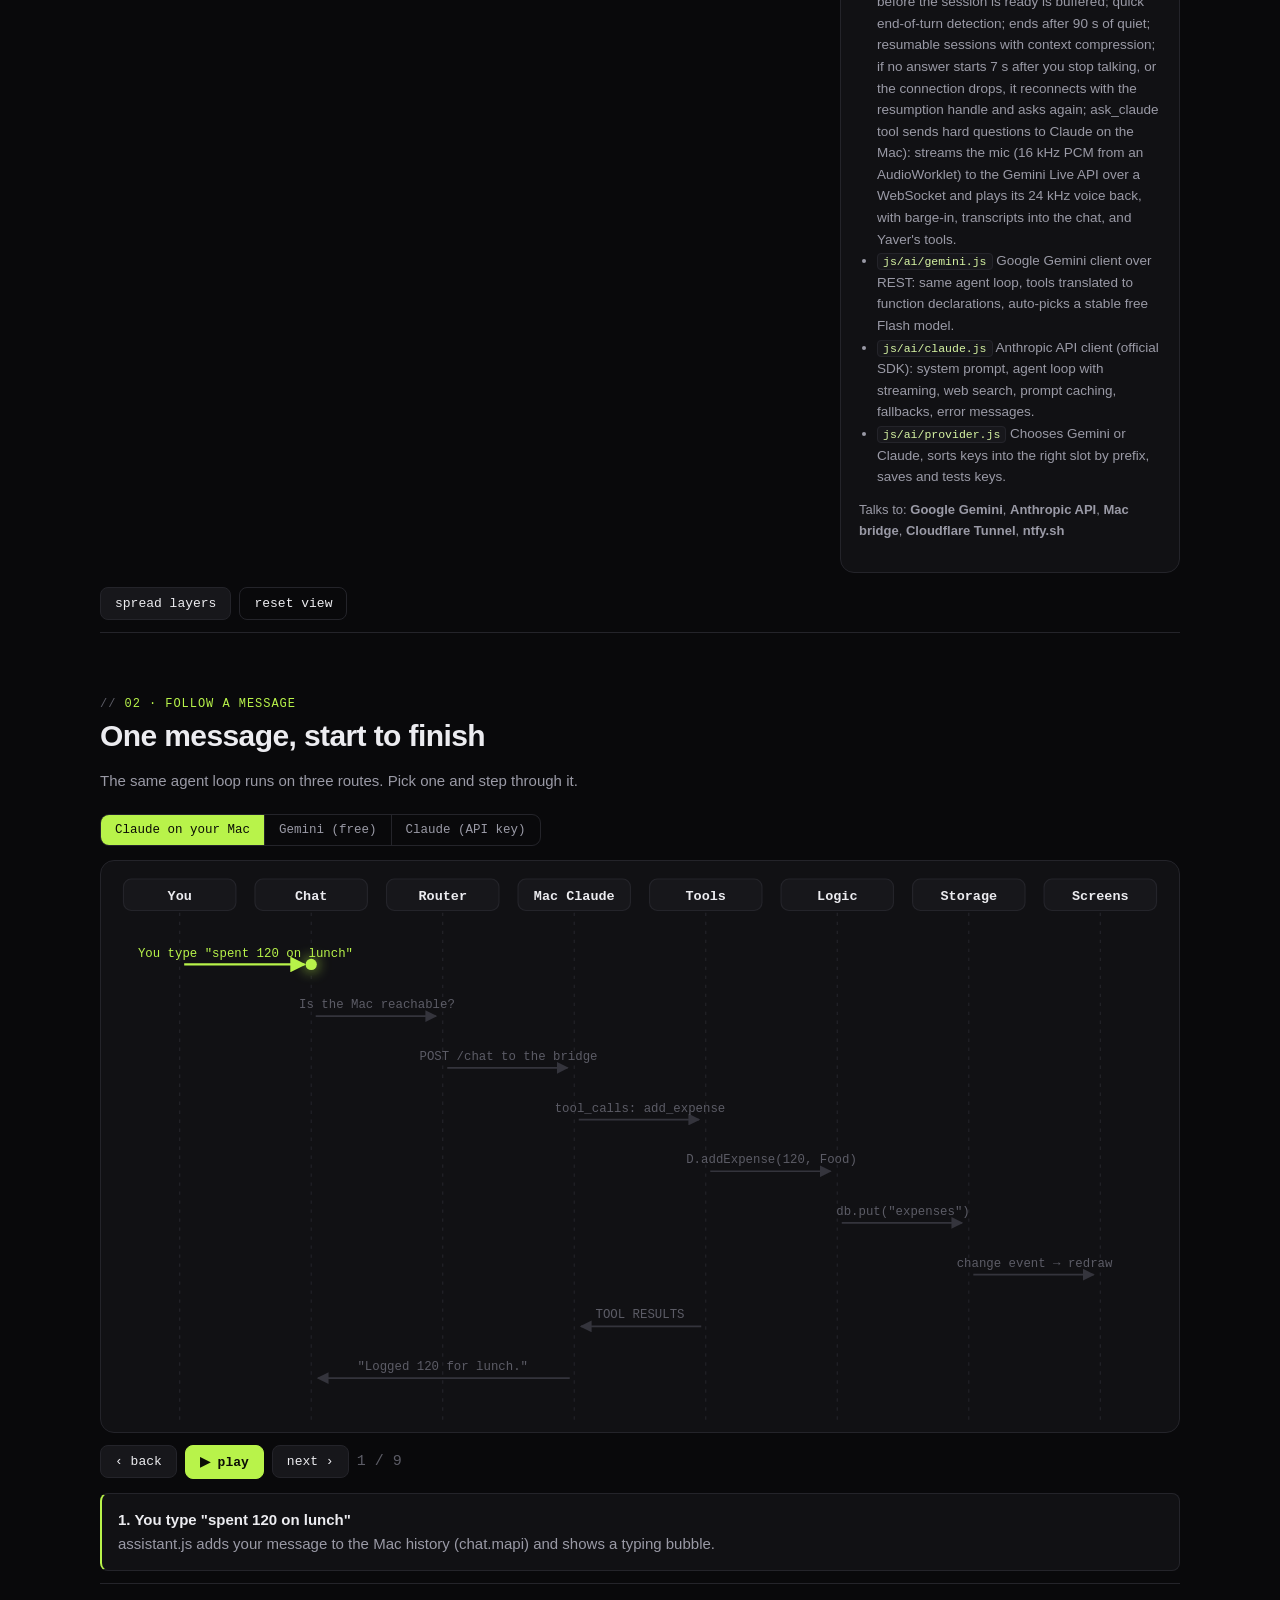
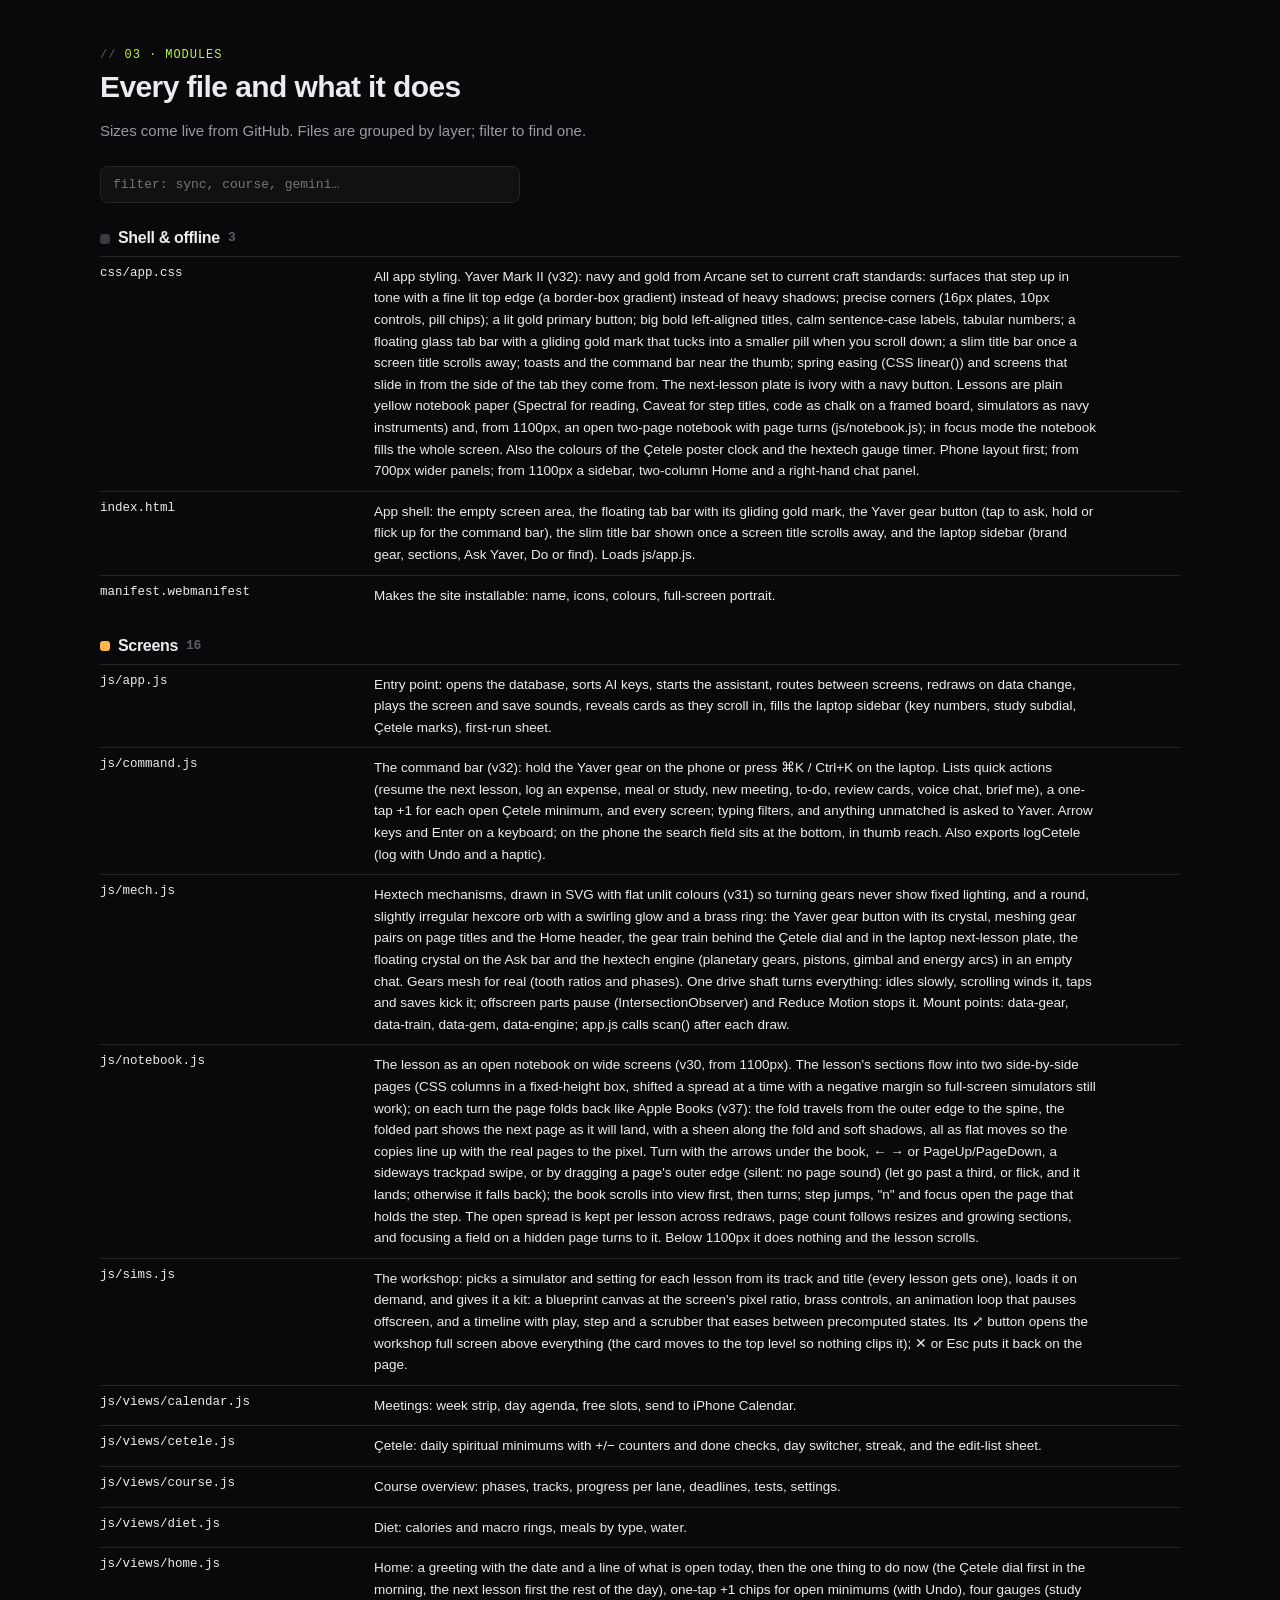
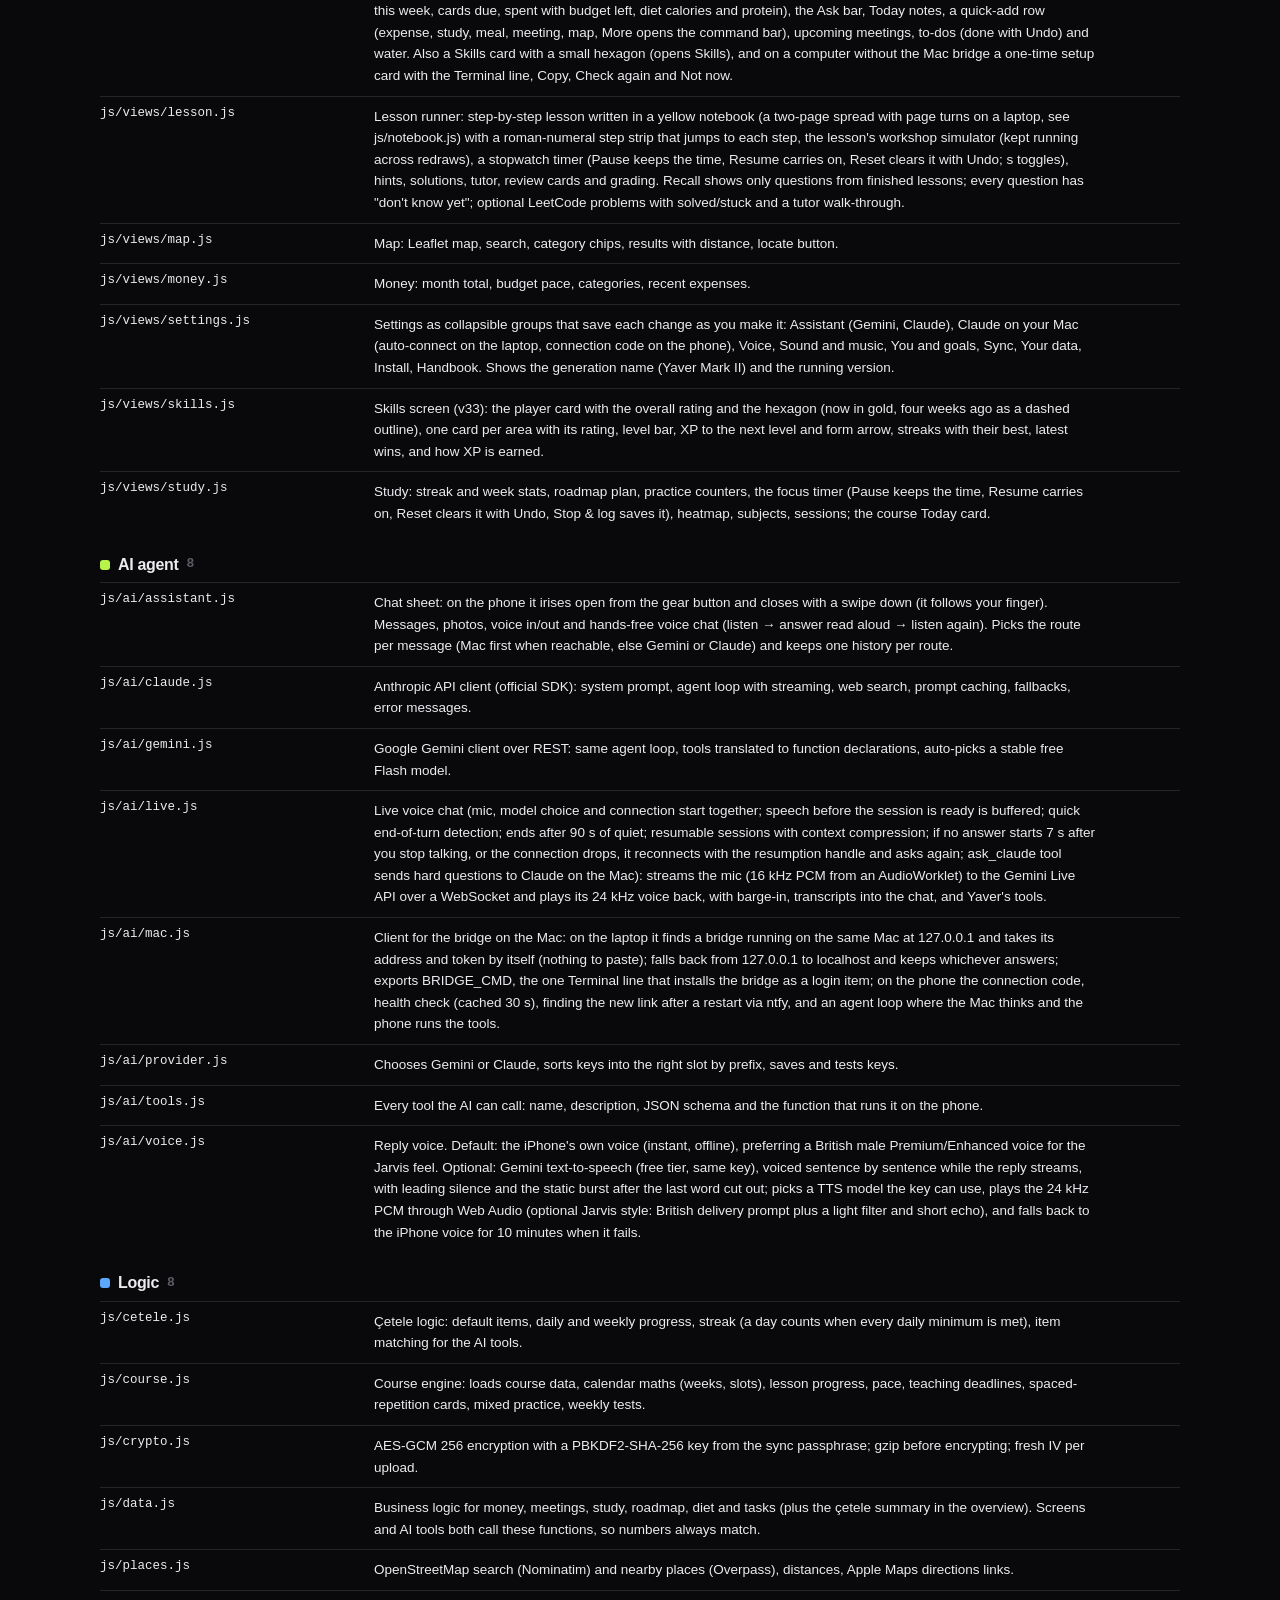
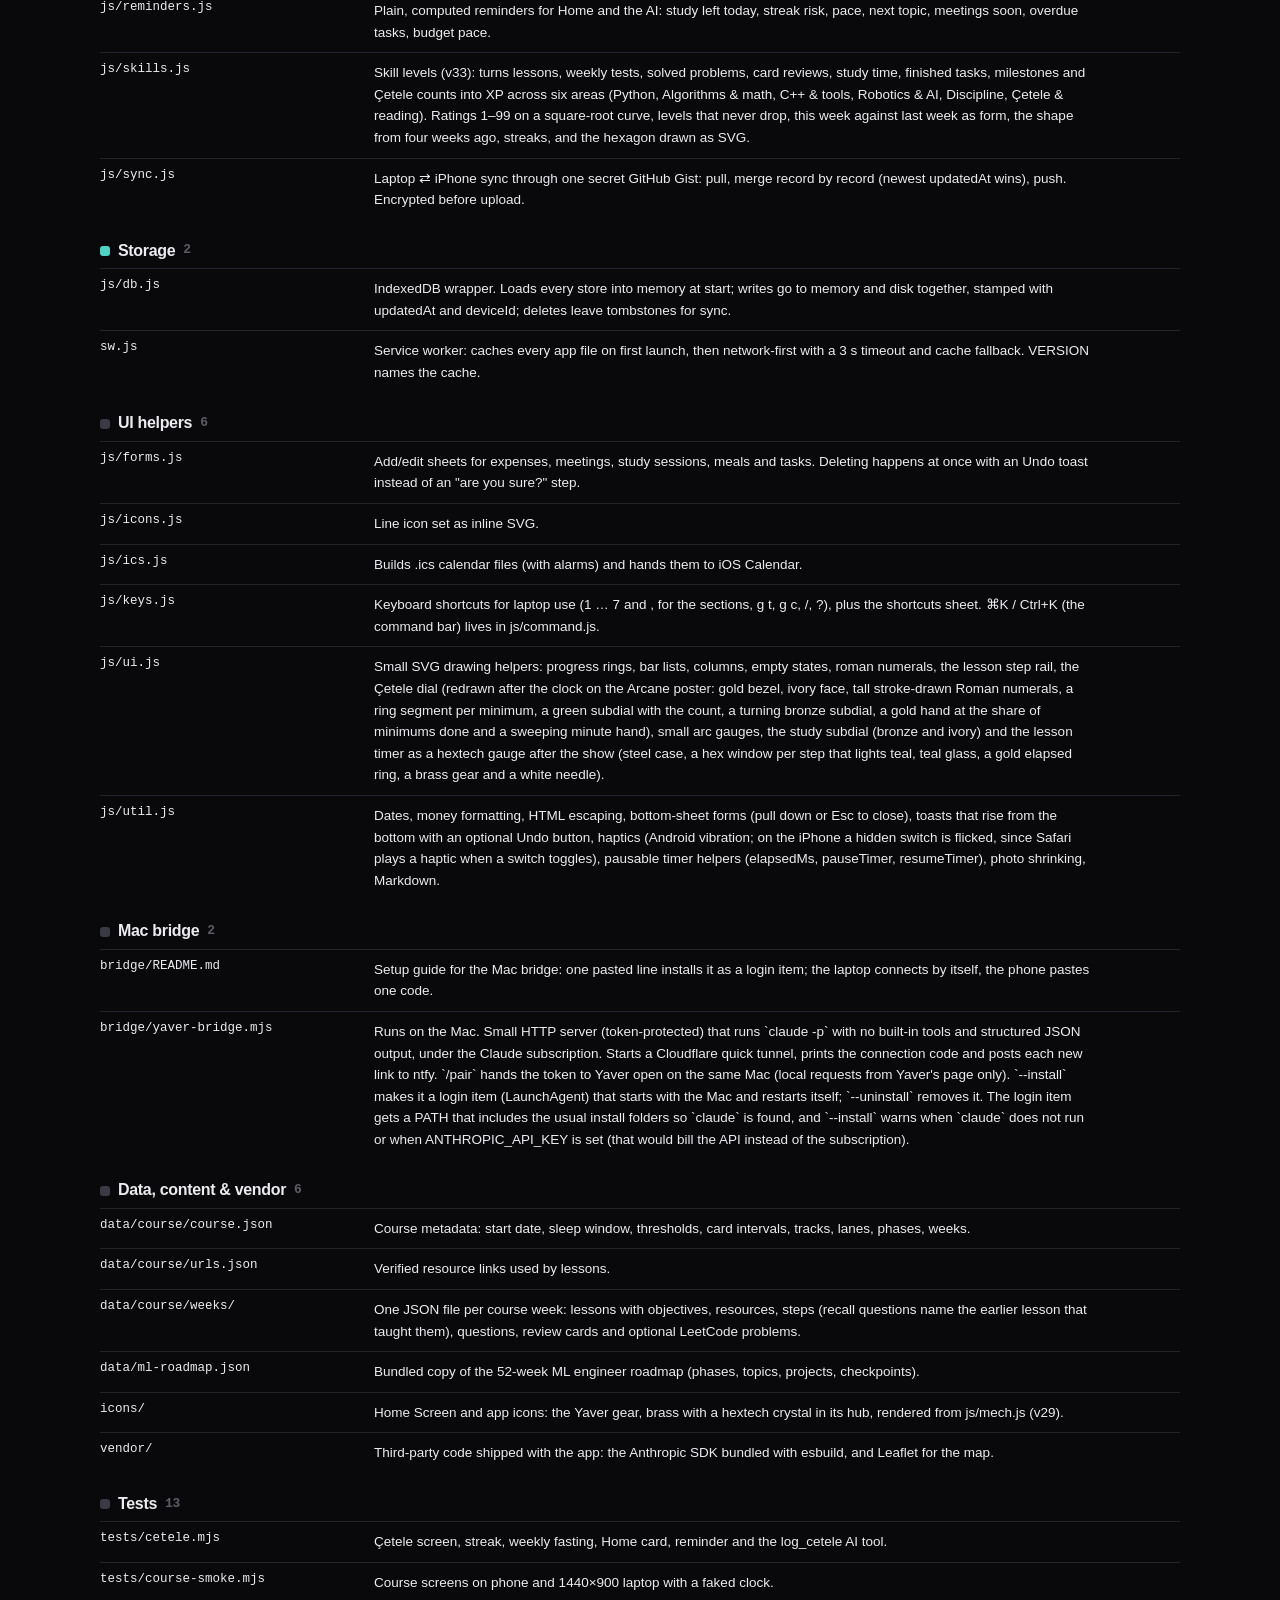
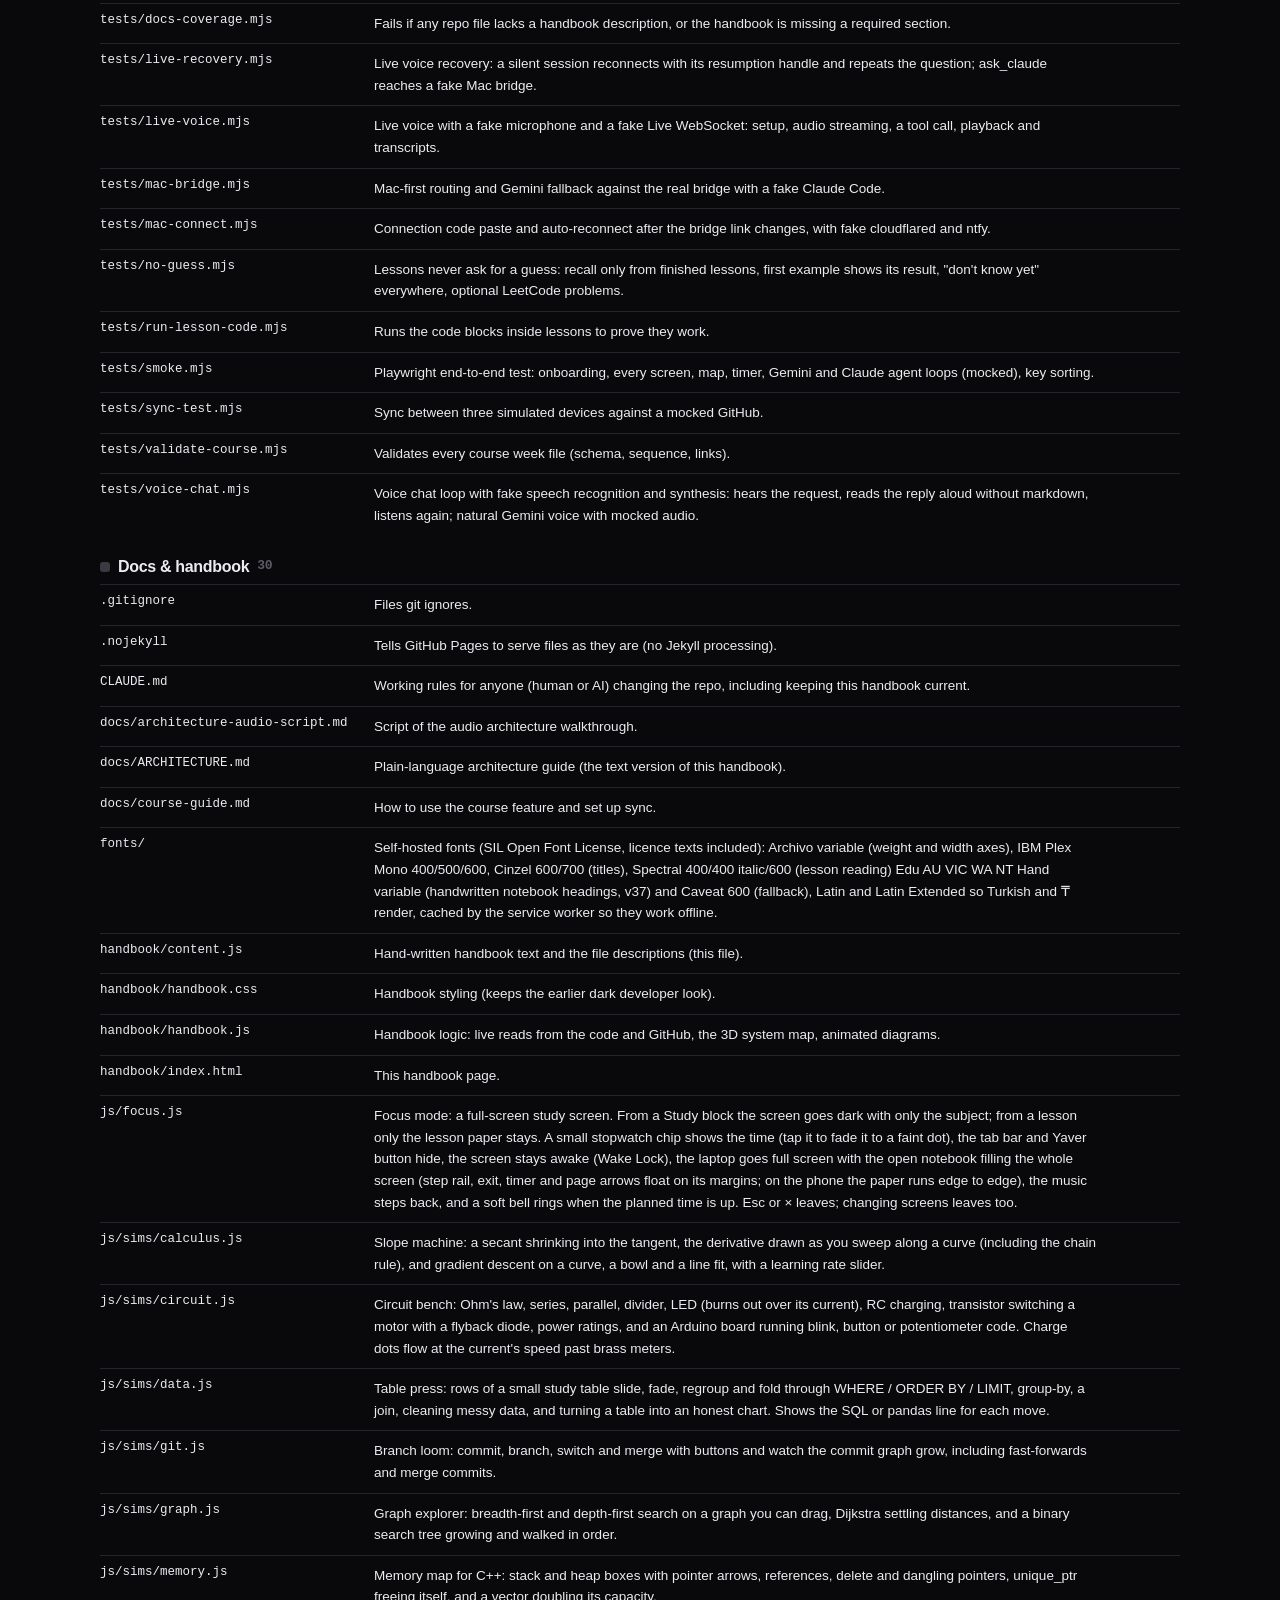
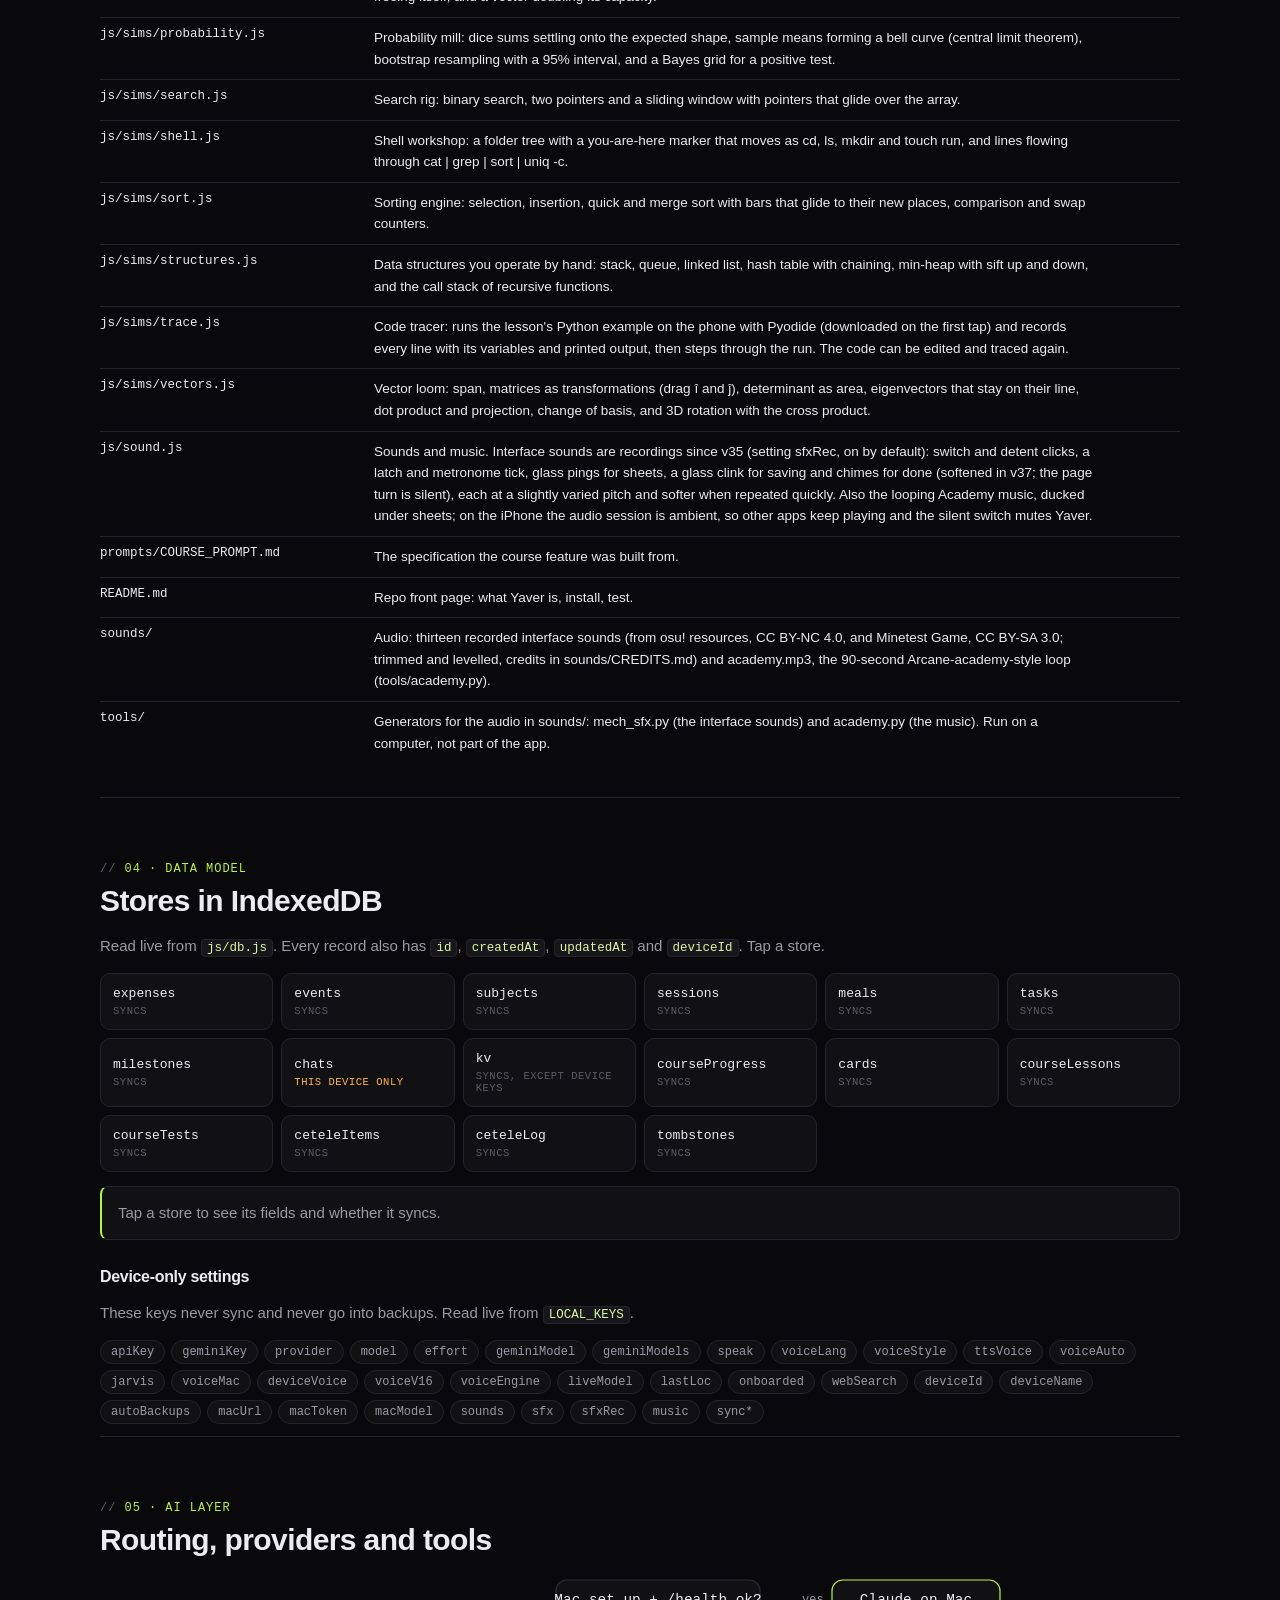
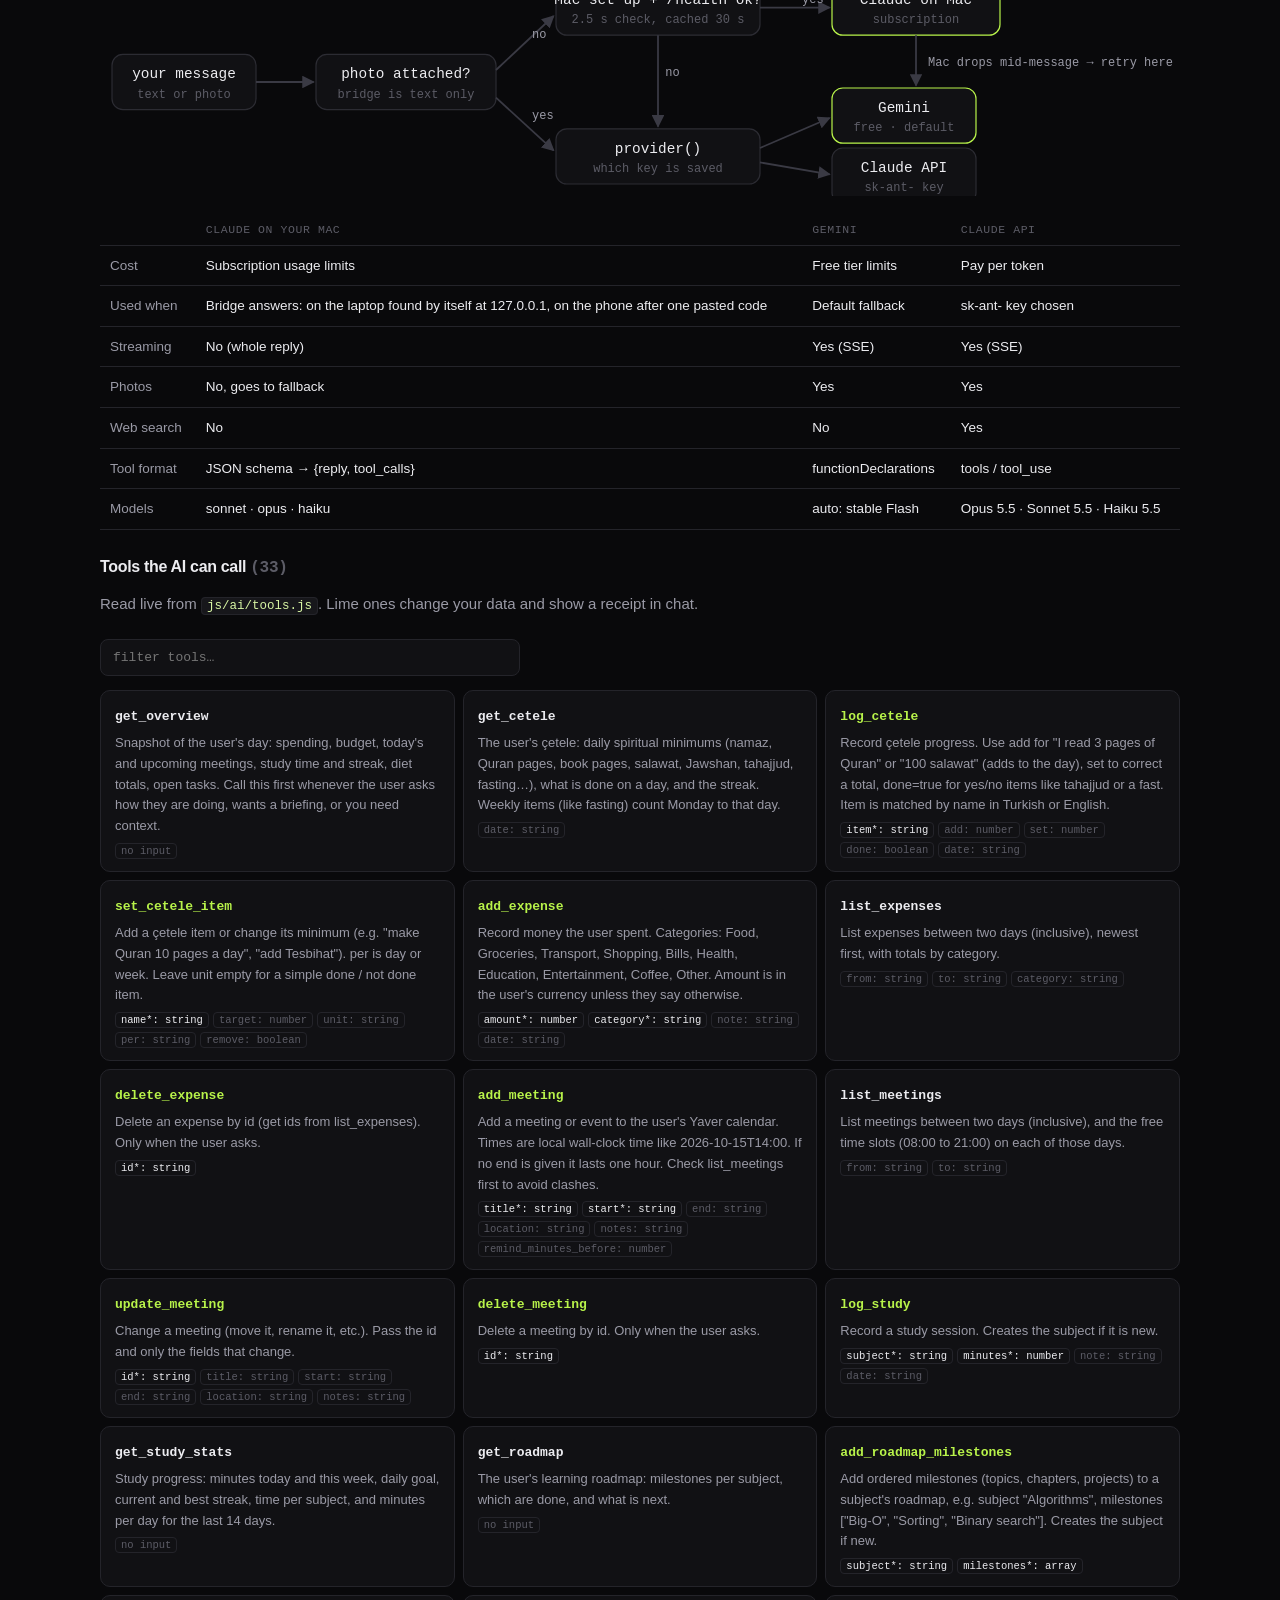
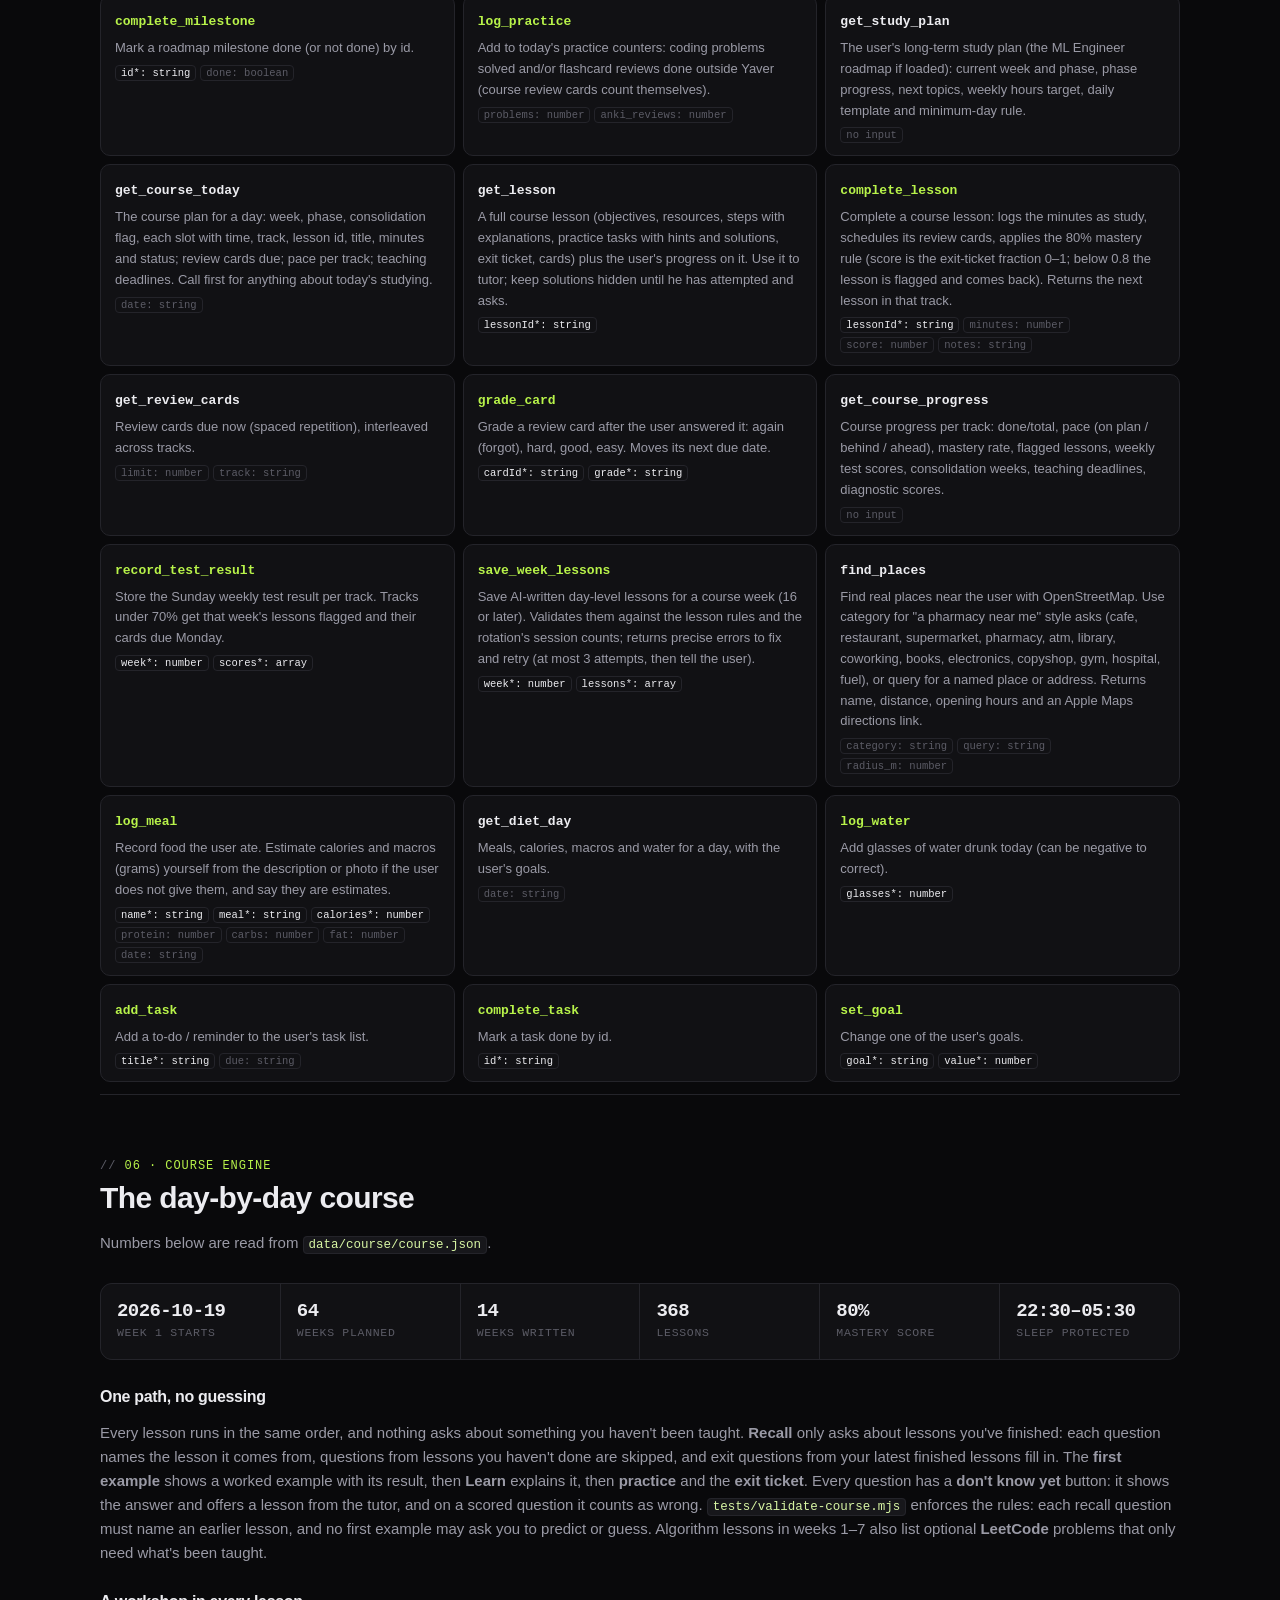
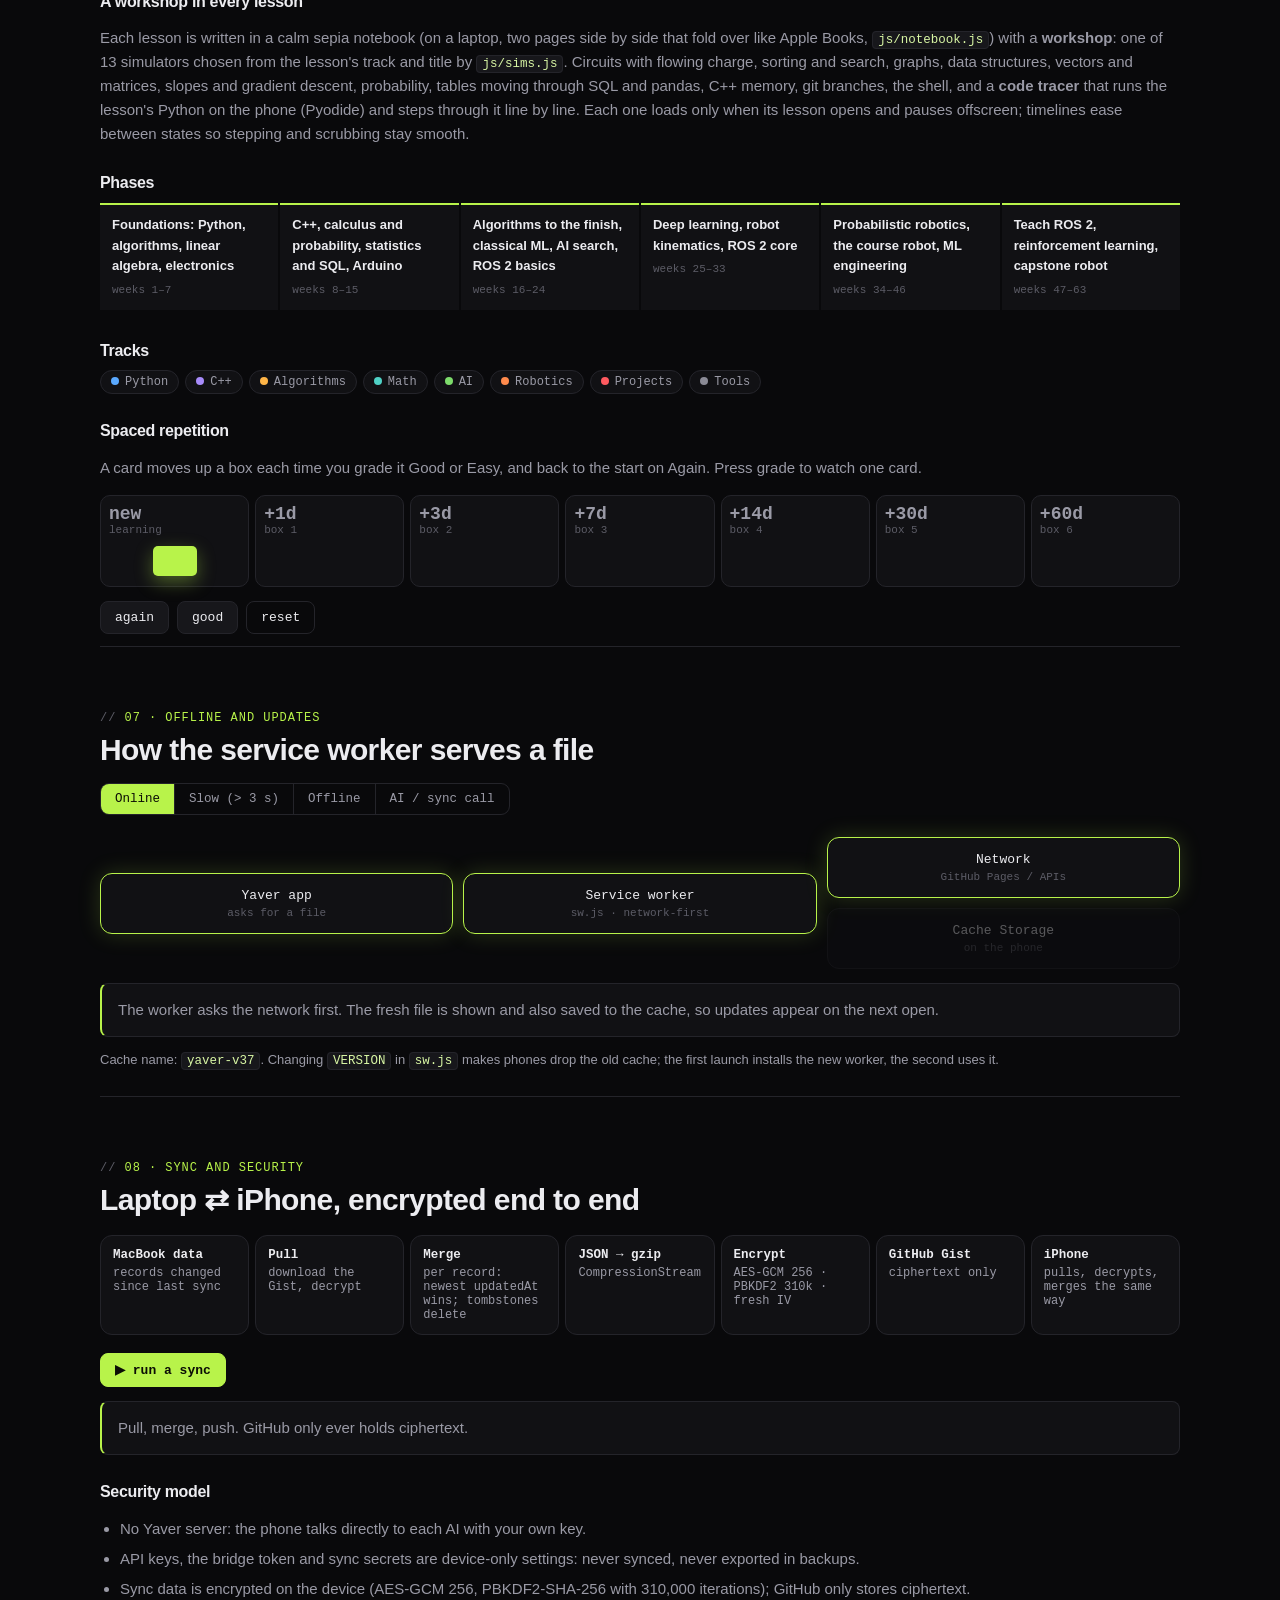
==== commit 79f09658: "v37: calm sepia notebook, Apple Books page turn, softer sounds Page turn folds the page back along a" ====
--- a/handbook/index.html
+++ b/handbook/index.html
@@ -102,7 +102,7 @@
     <h3>One path, no guessing</h3>
     <p class="muted">Every lesson runs in the same order, and nothing asks about something you haven't been taught. <b>Recall</b> only asks about lessons you've finished: each question names the lesson it comes from, questions from lessons you haven't done are skipped, and exit questions from your latest finished lessons fill in. The <b>first example</b> shows a worked example with its result, then <b>Learn</b> explains it, then <b>practice</b> and the <b>exit ticket</b>. Every question has a <b>don't know yet</b> button: it shows the answer and offers a lesson from the tutor, and on a scored question it counts as wrong. <code>tests/validate-course.mjs</code> enforces the rules: each recall question must name an earlier lesson, and no first example may ask you to predict or guess. Algorithm lessons in weeks 1–7 also list optional <b>LeetCode</b> problems that only need what's been taught.</p>
     <h3>A workshop in every lesson</h3>
-    <p class="muted">Each lesson is written in a plain yellow notebook (on a laptop, two pages side by side that turn like a real notebook, <code>js/notebook.js</code>) with a <b>workshop</b>: one of 13 simulators chosen from the lesson's track and title by <code>js/sims.js</code>. Circuits with flowing charge, sorting and search, graphs, data structures, vectors and matrices, slopes and gradient descent, probability, tables moving through SQL and pandas, C++ memory, git branches, the shell, and a <b>code tracer</b> that runs the lesson's Python on the phone (Pyodide) and steps through it line by line. Each one loads only when its lesson opens and pauses offscreen; timelines ease between states so stepping and scrubbing stay smooth.</p>
+    <p class="muted">Each lesson is written in a calm sepia notebook (on a laptop, two pages side by side that fold over like Apple Books, <code>js/notebook.js</code>) with a <b>workshop</b>: one of 13 simulators chosen from the lesson's track and title by <code>js/sims.js</code>. Circuits with flowing charge, sorting and search, graphs, data structures, vectors and matrices, slopes and gradient descent, probability, tables moving through SQL and pandas, C++ memory, git branches, the shell, and a <b>code tracer</b> that runs the lesson's Python on the phone (Pyodide) and steps through it line by line. Each one loads only when its lesson opens and pauses offscreen; timelines ease between states so stepping and scrubbing stay smooth.</p>
     <h3>Phases</h3>
     <div class="timeline" id="phases"></div>
     <h3>Tracks</h3>
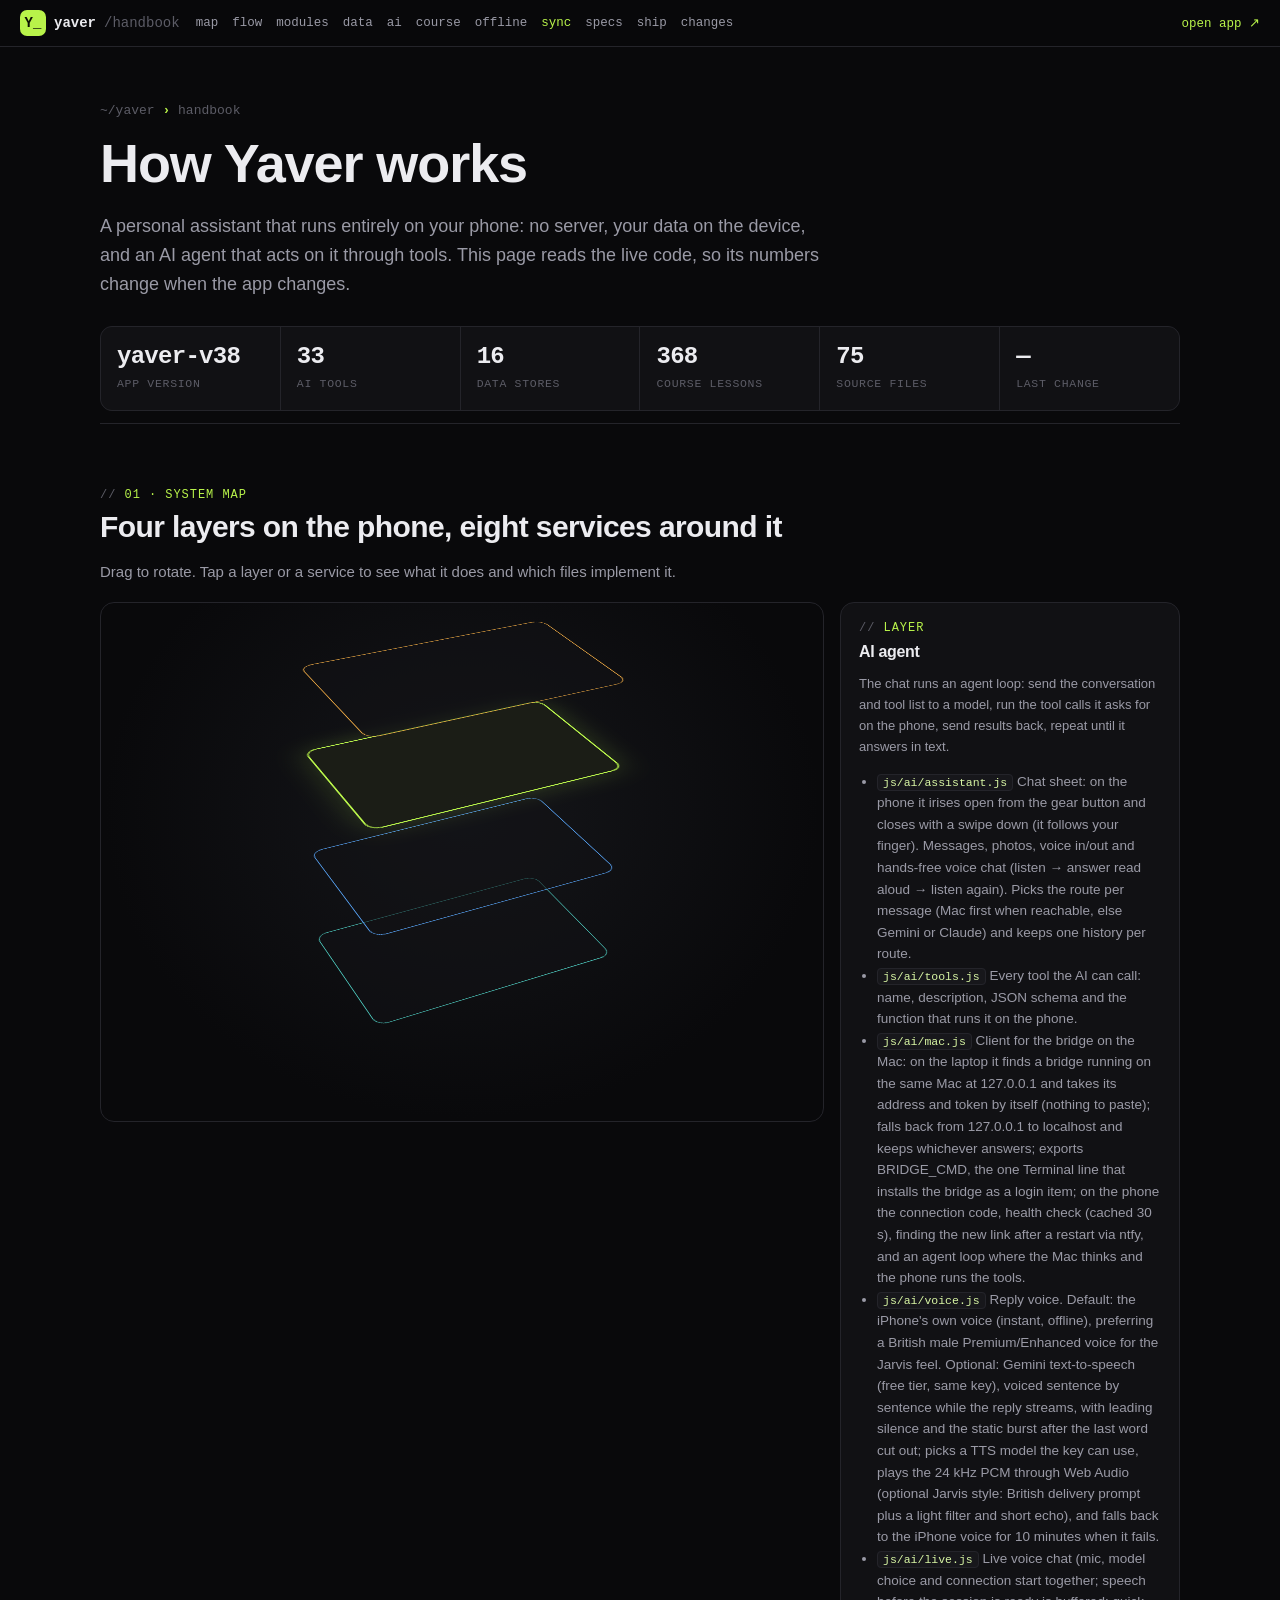
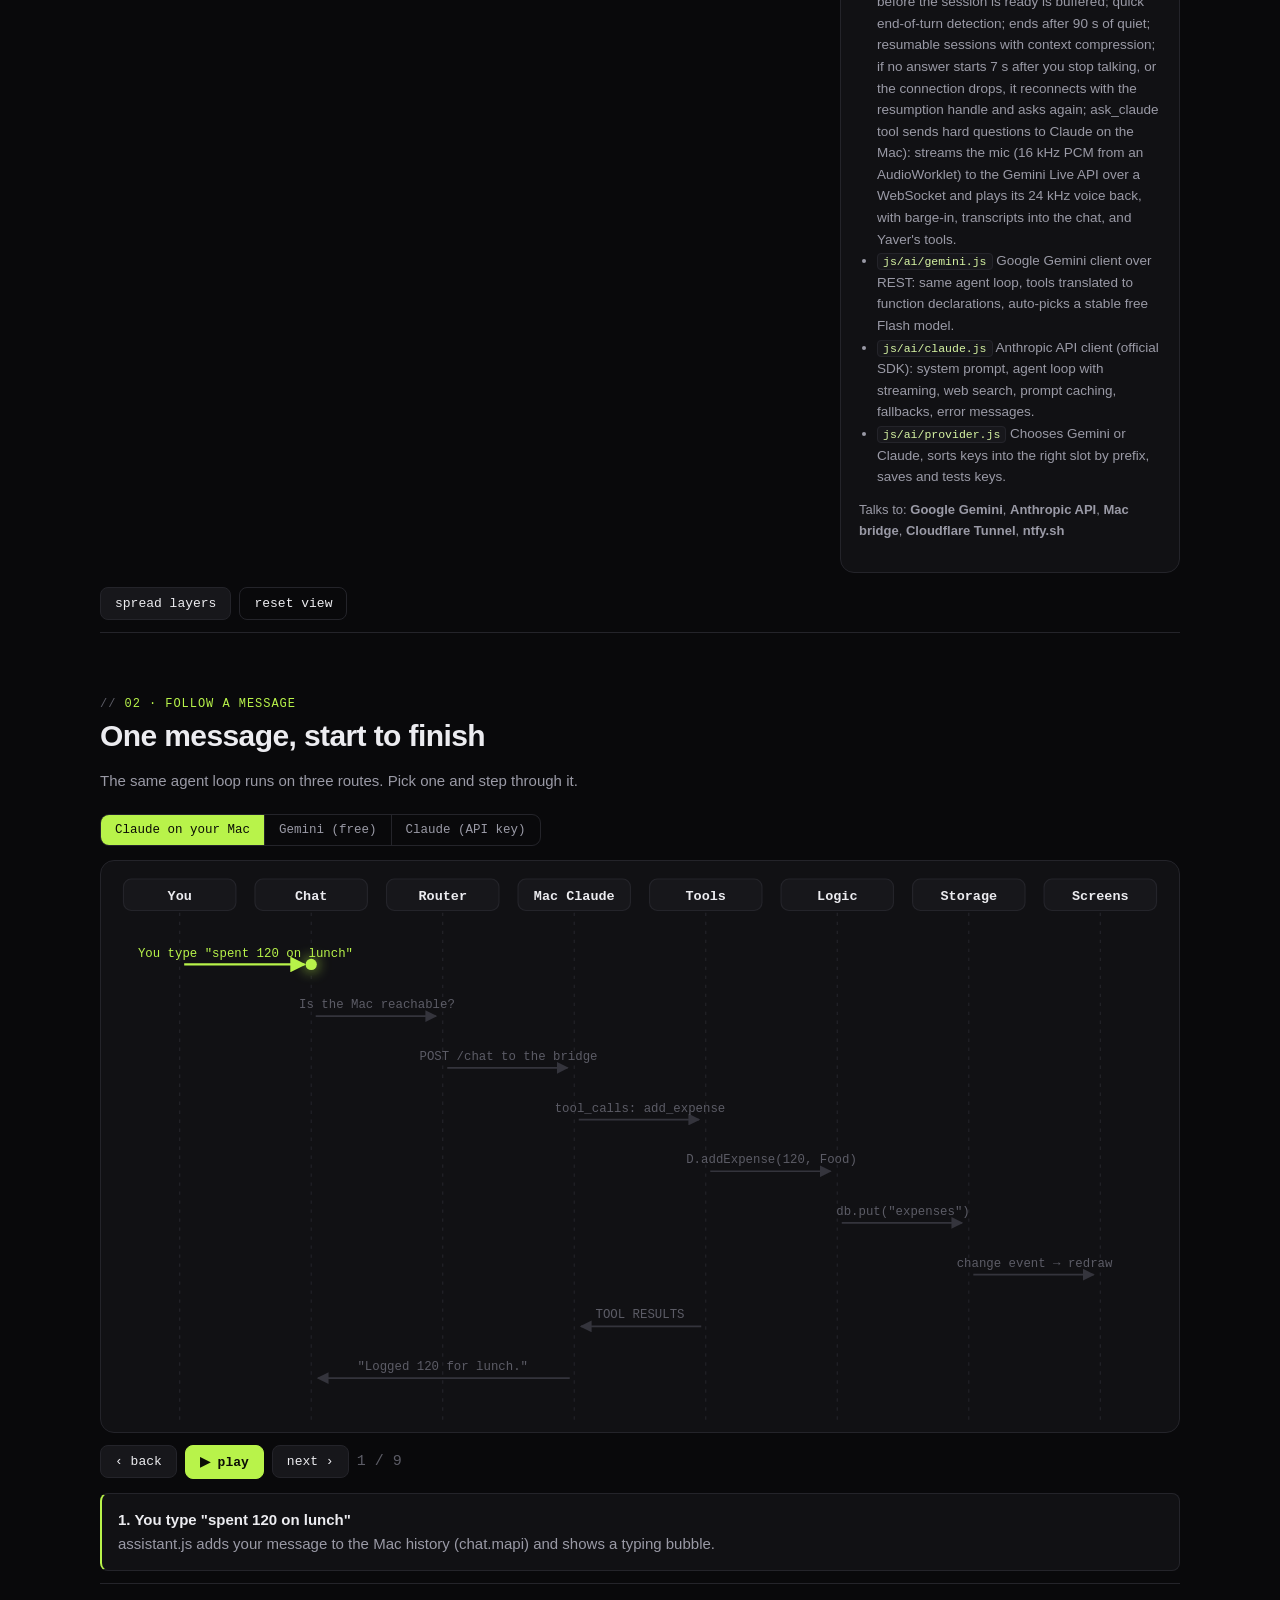
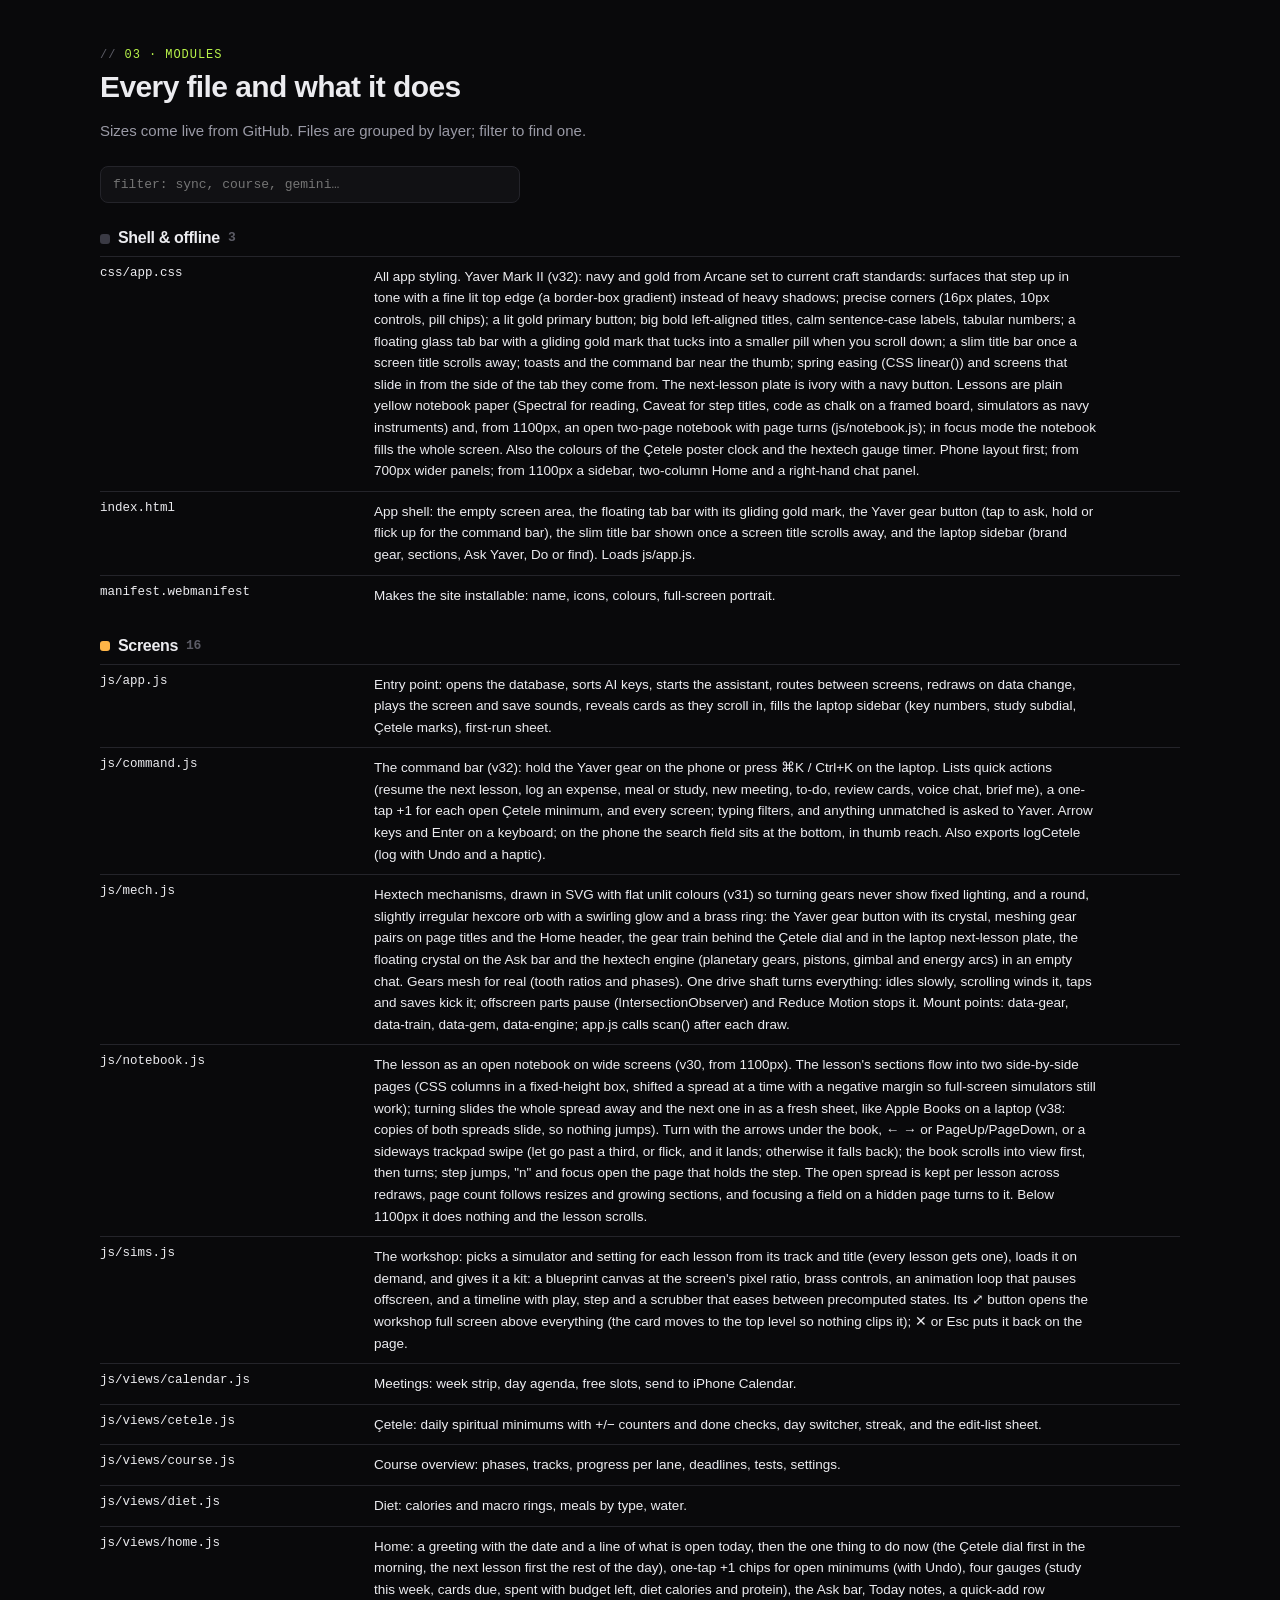
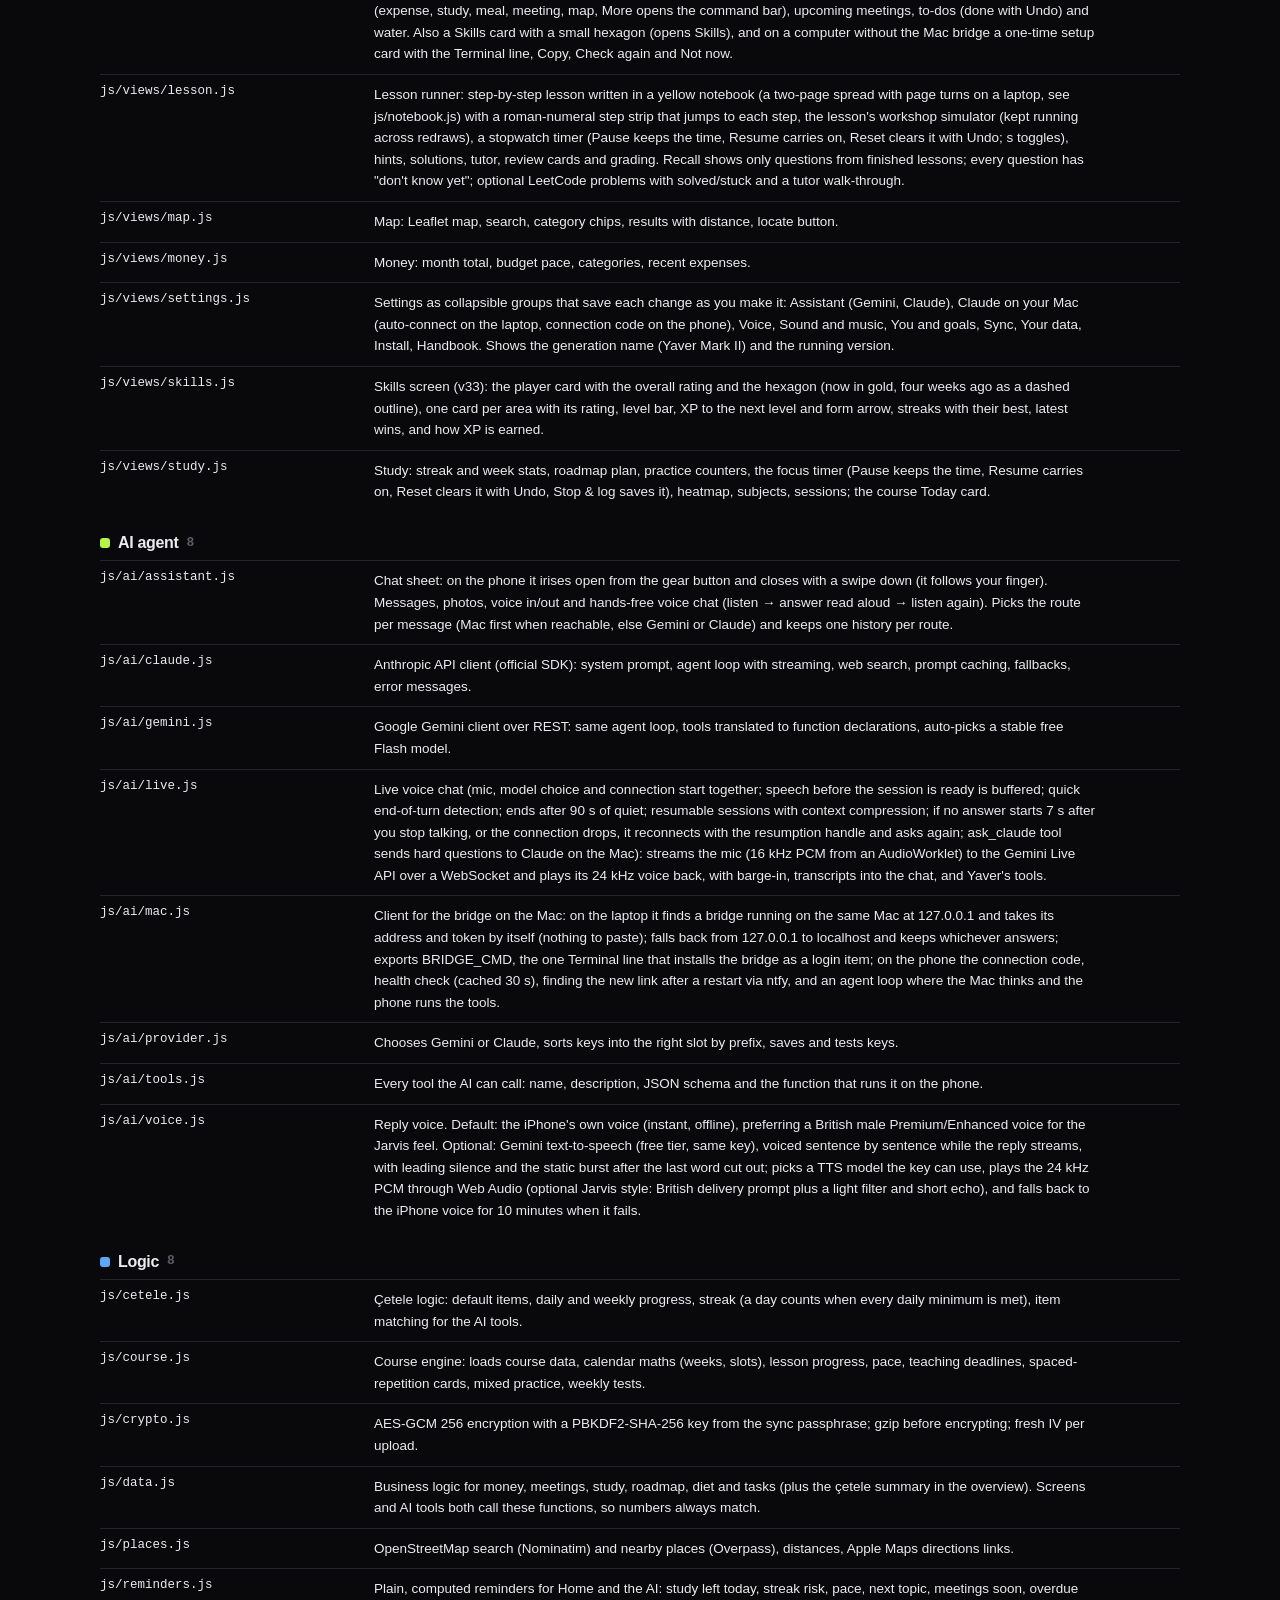
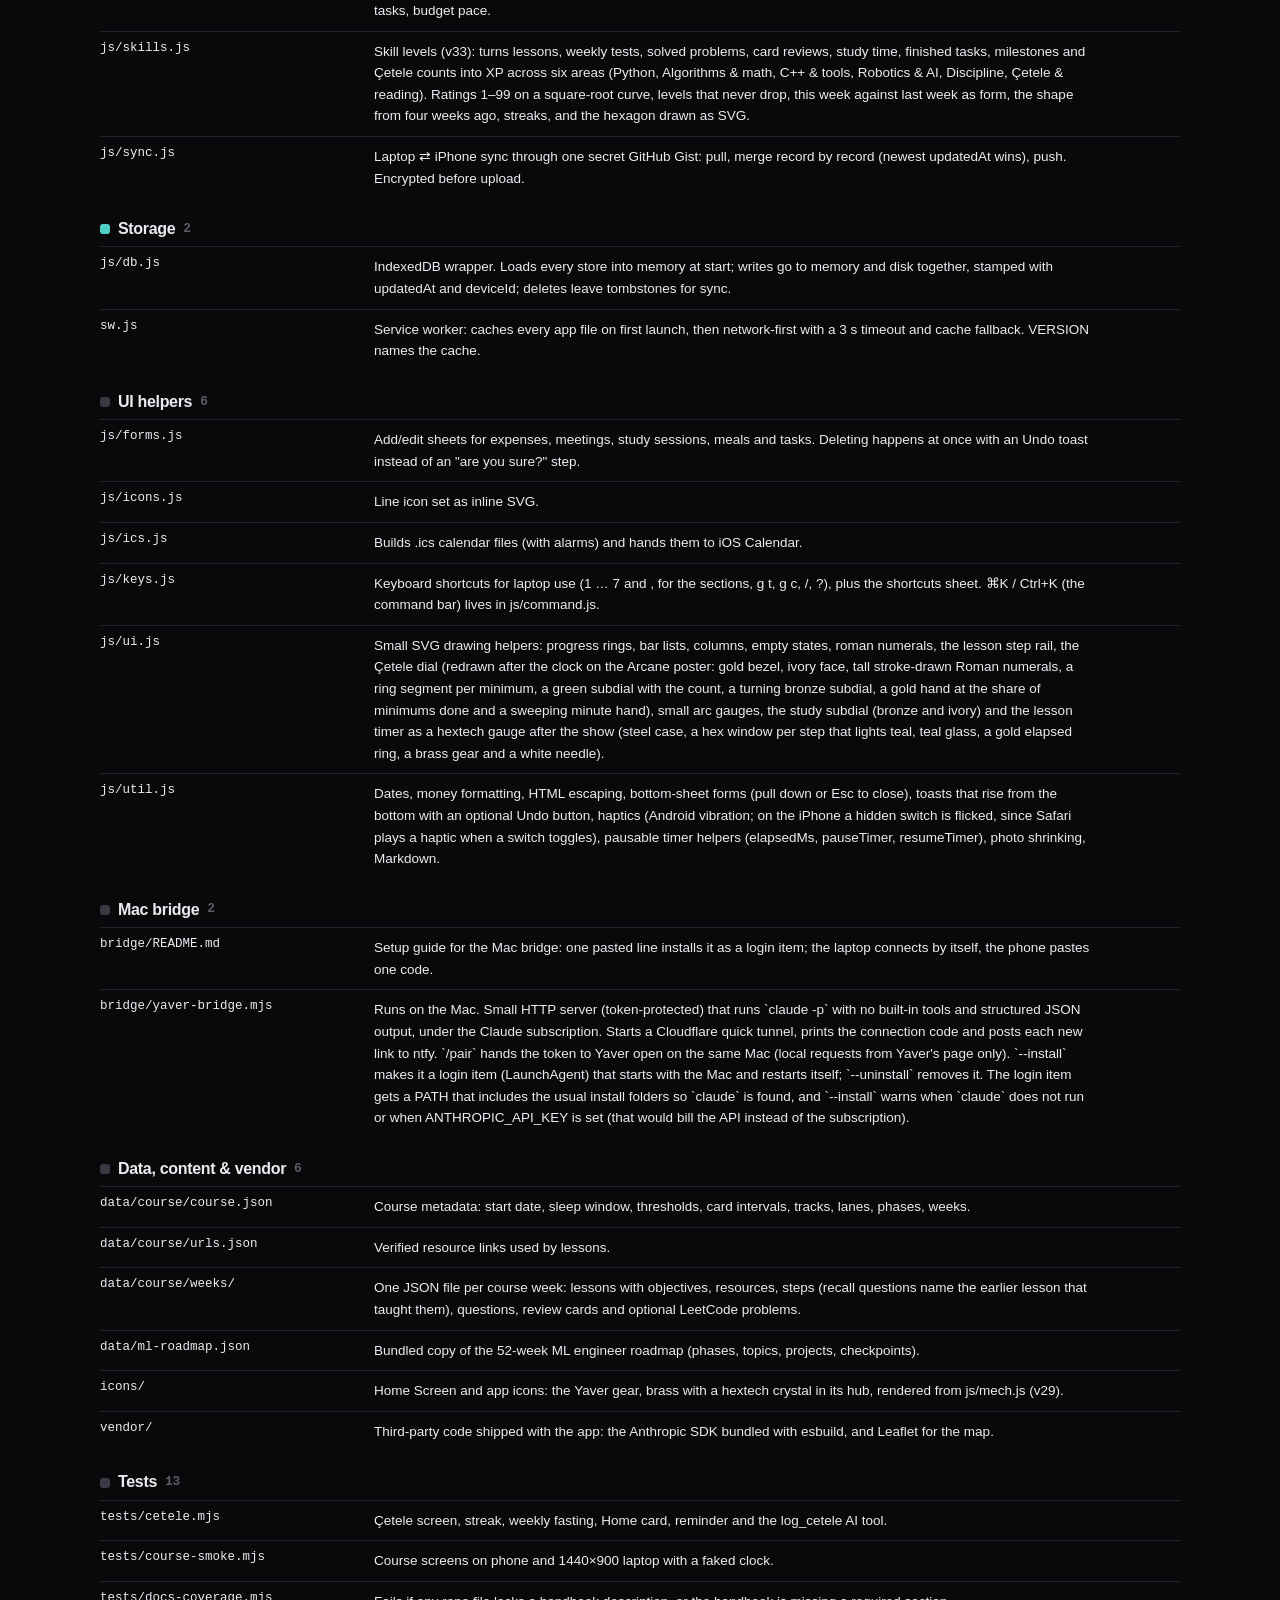
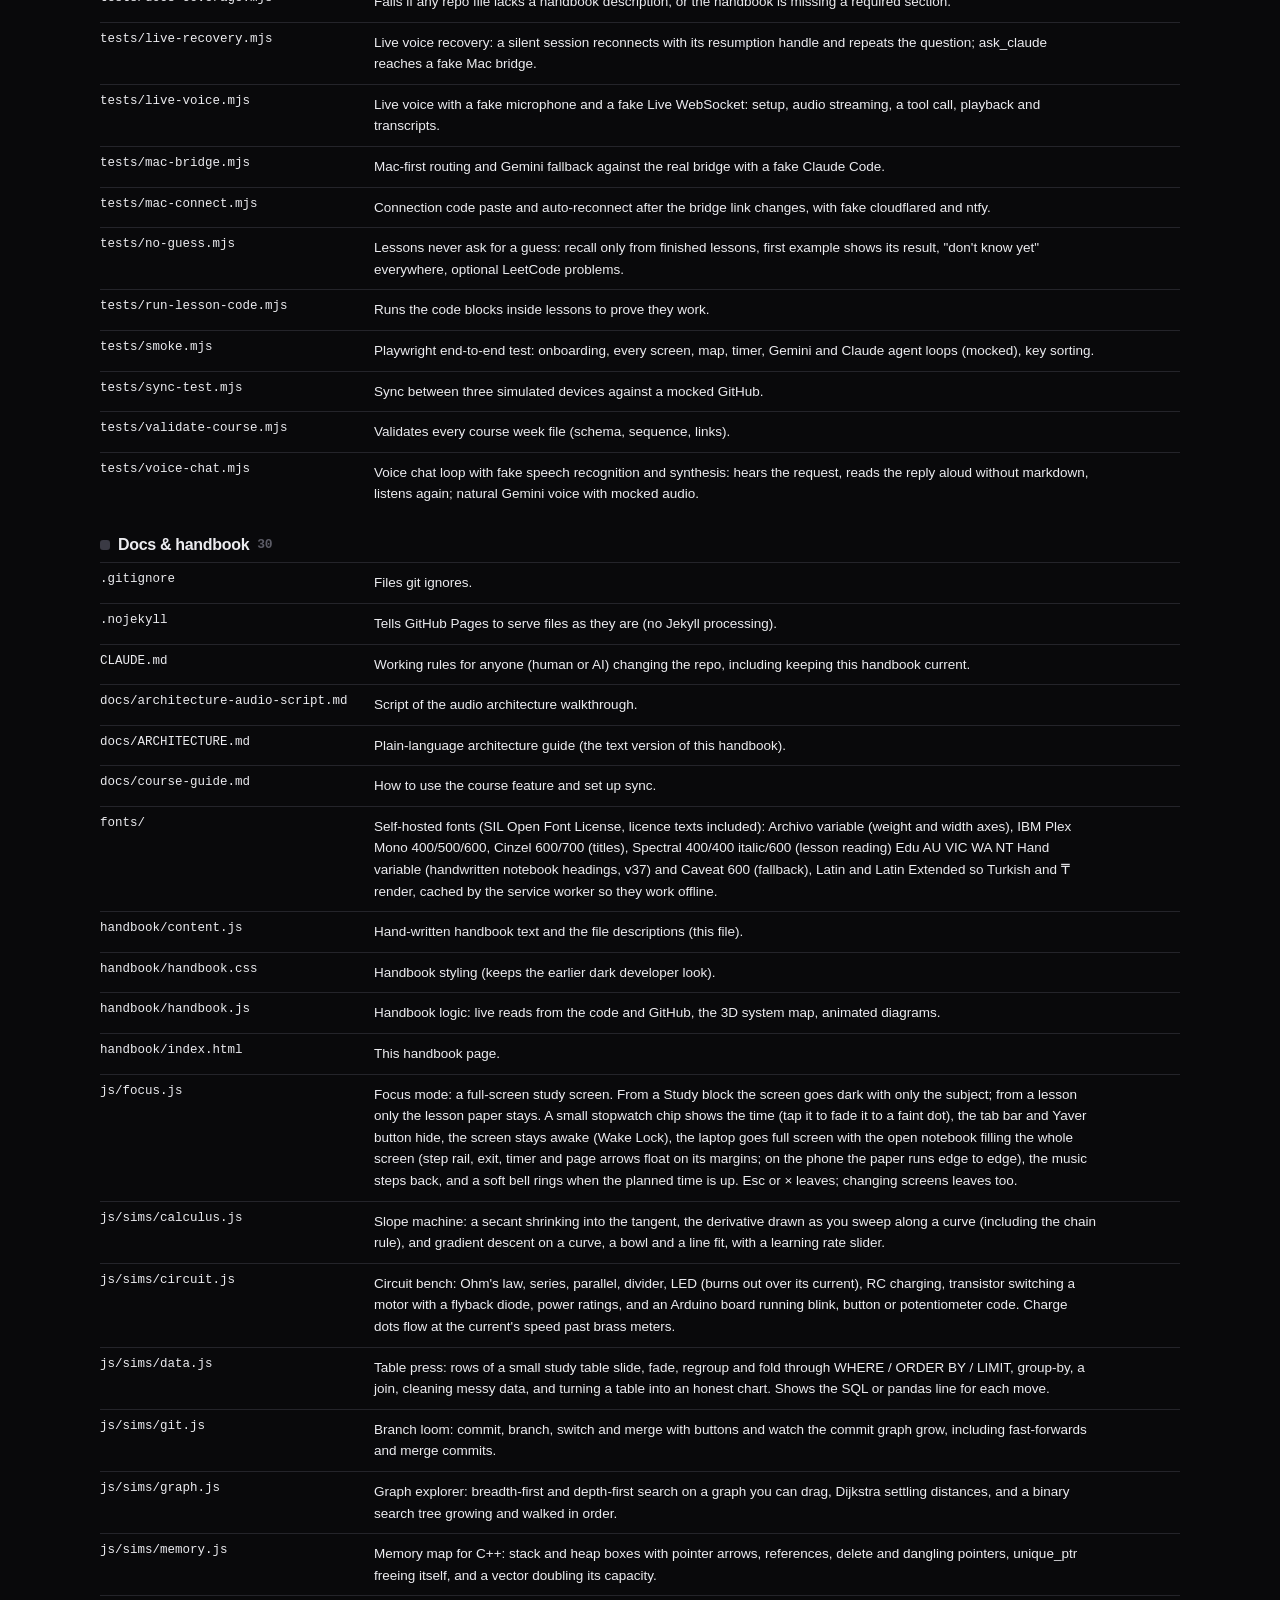
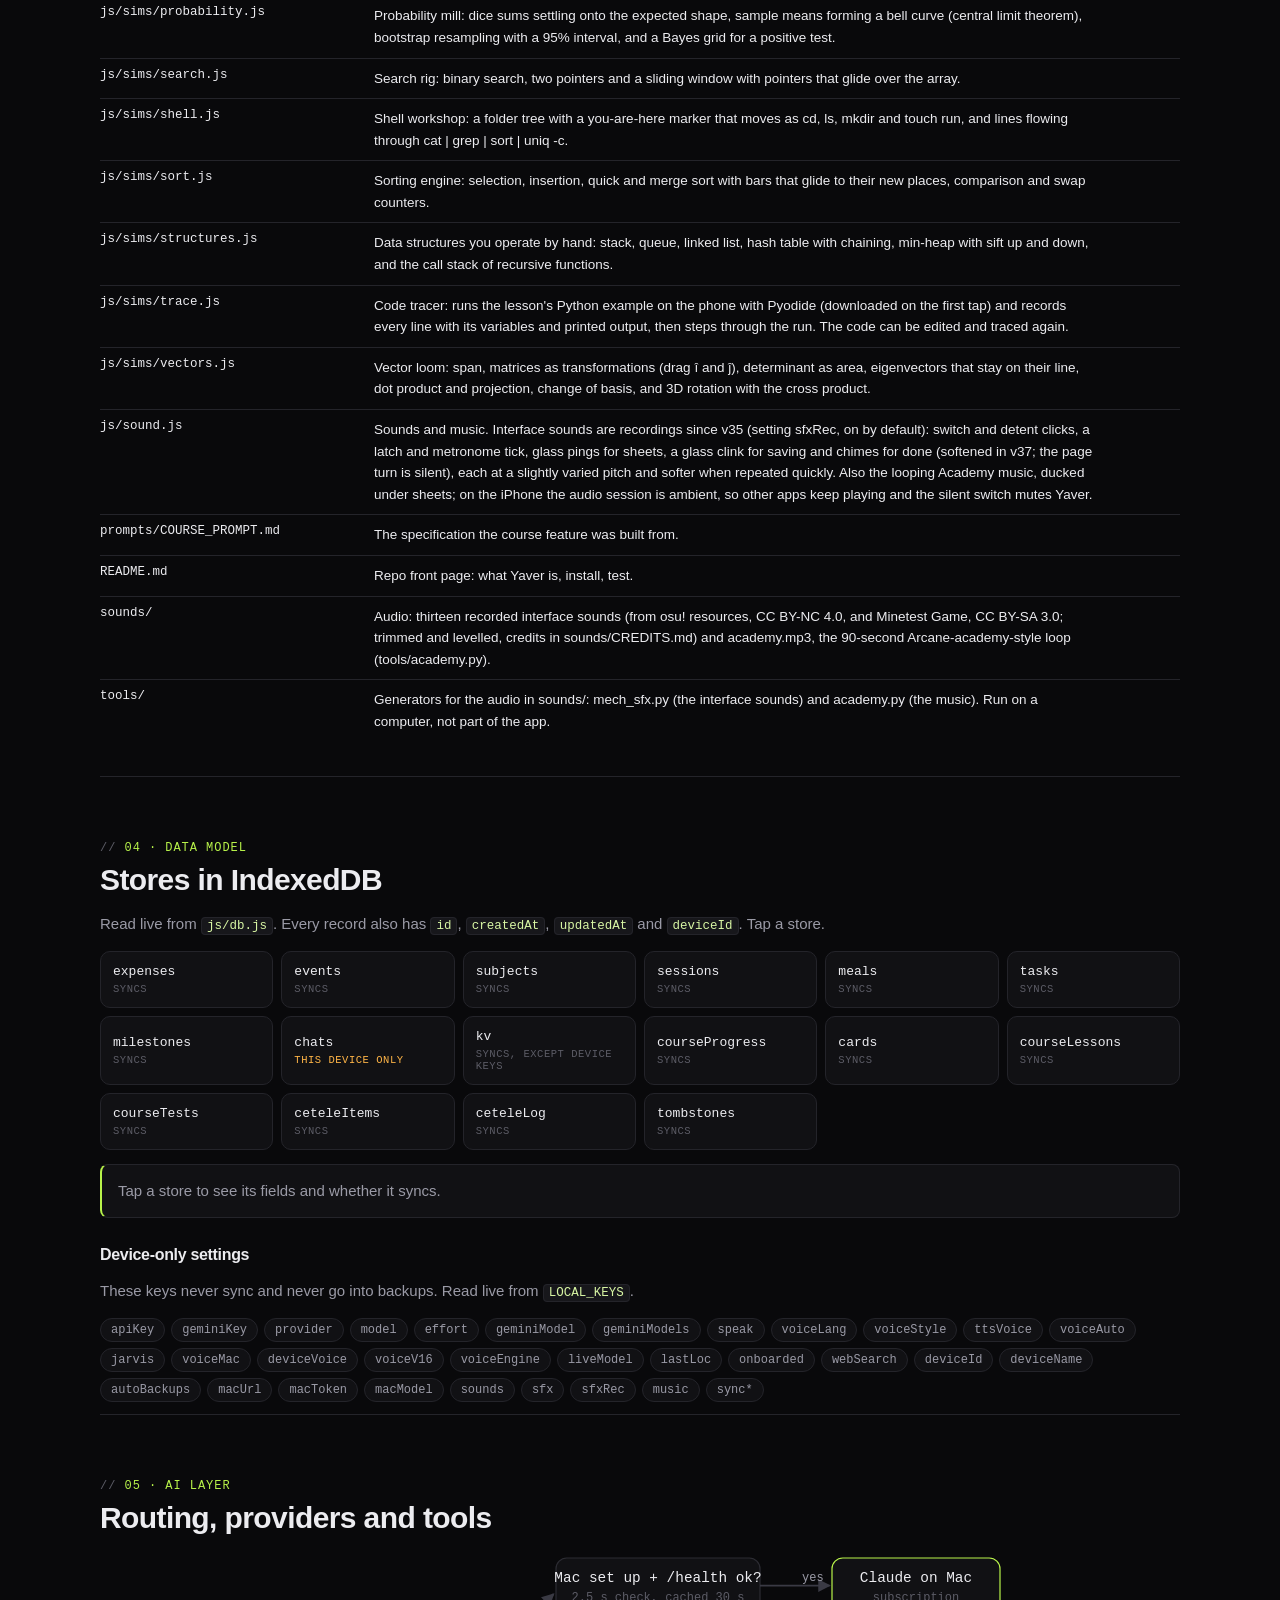
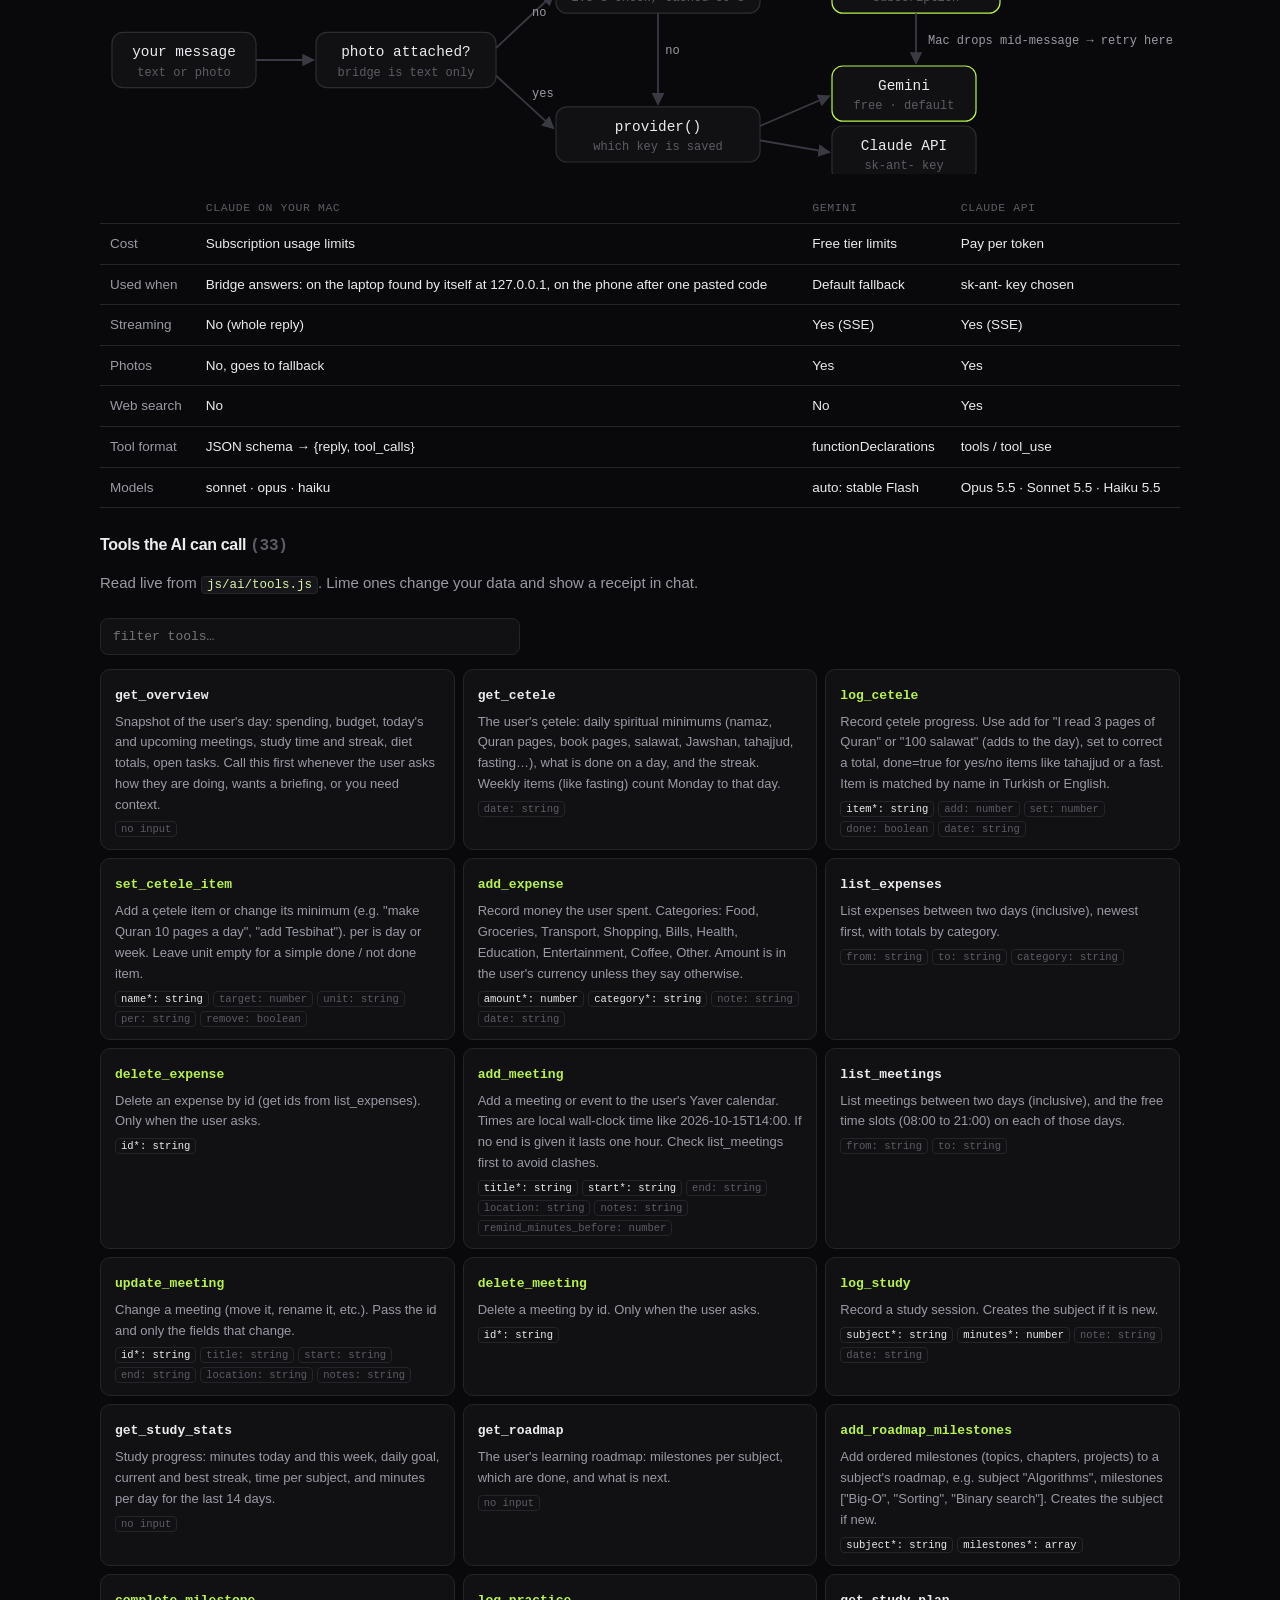
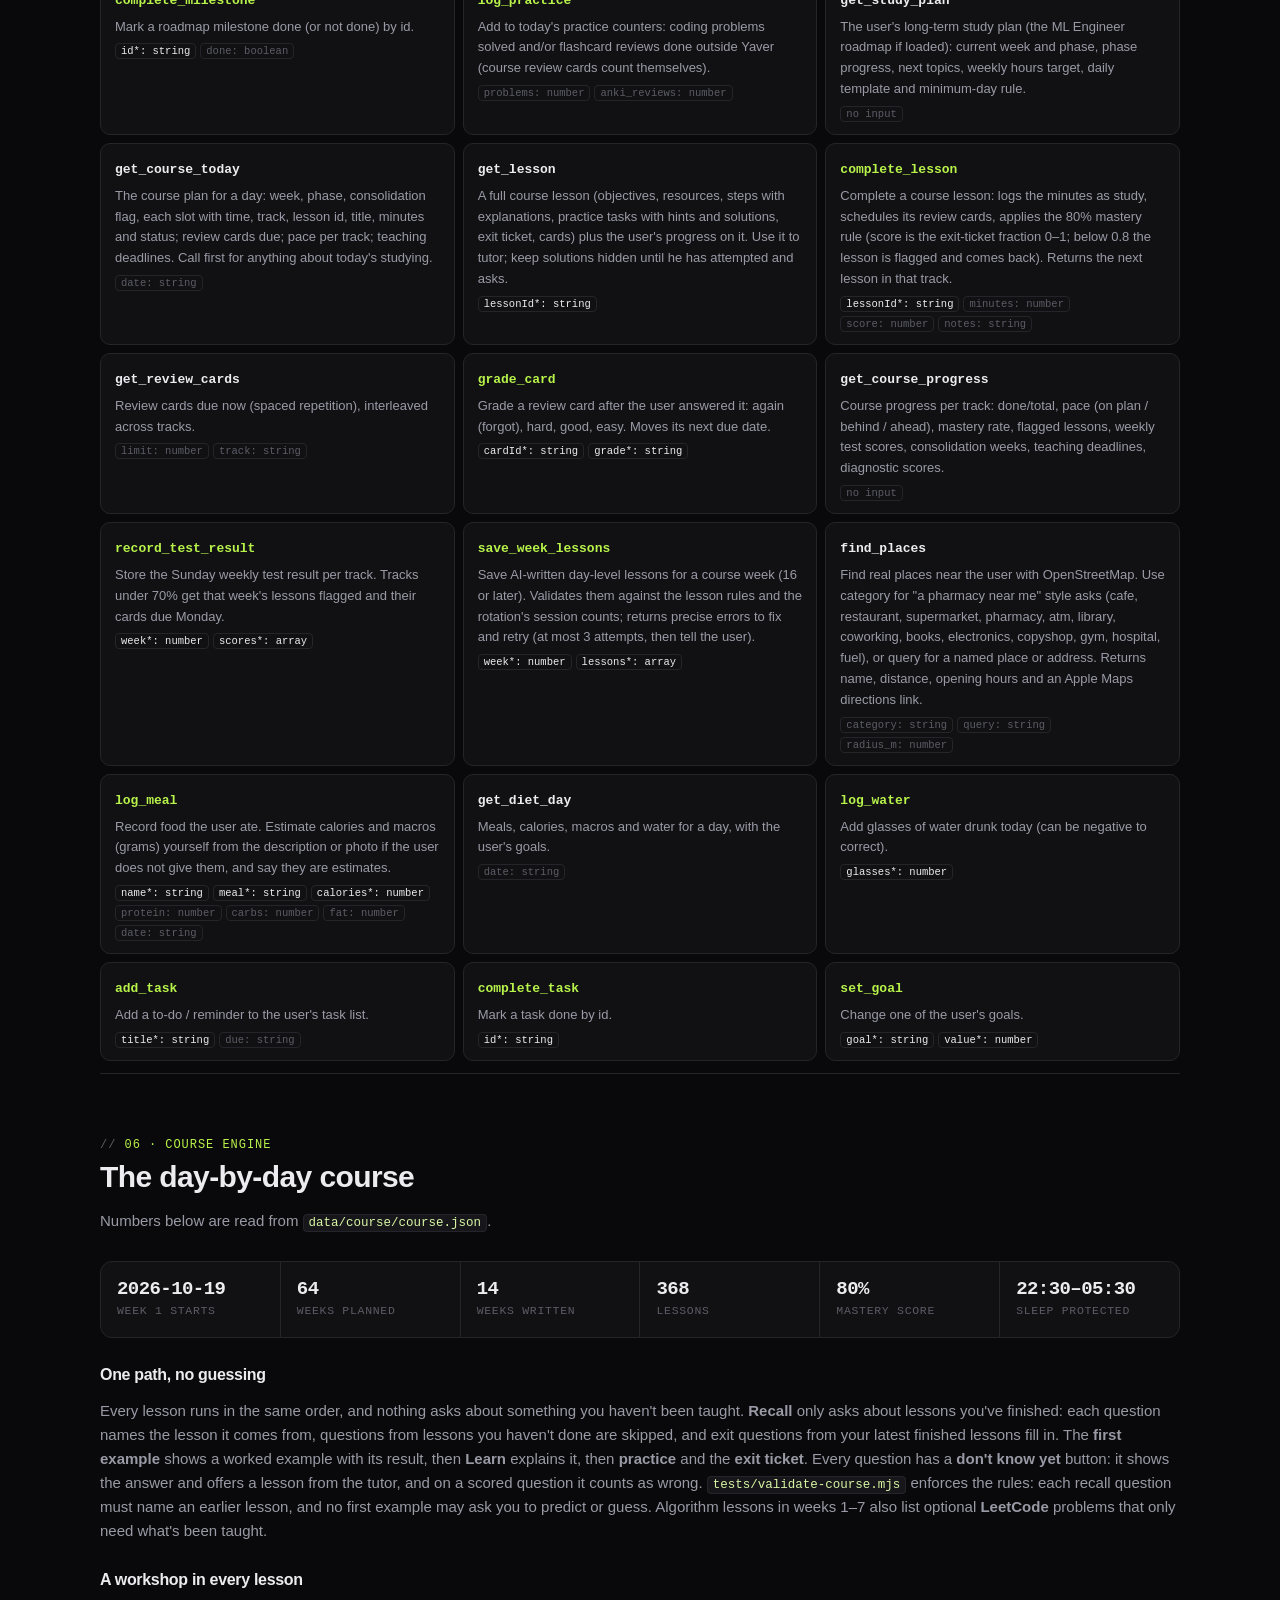
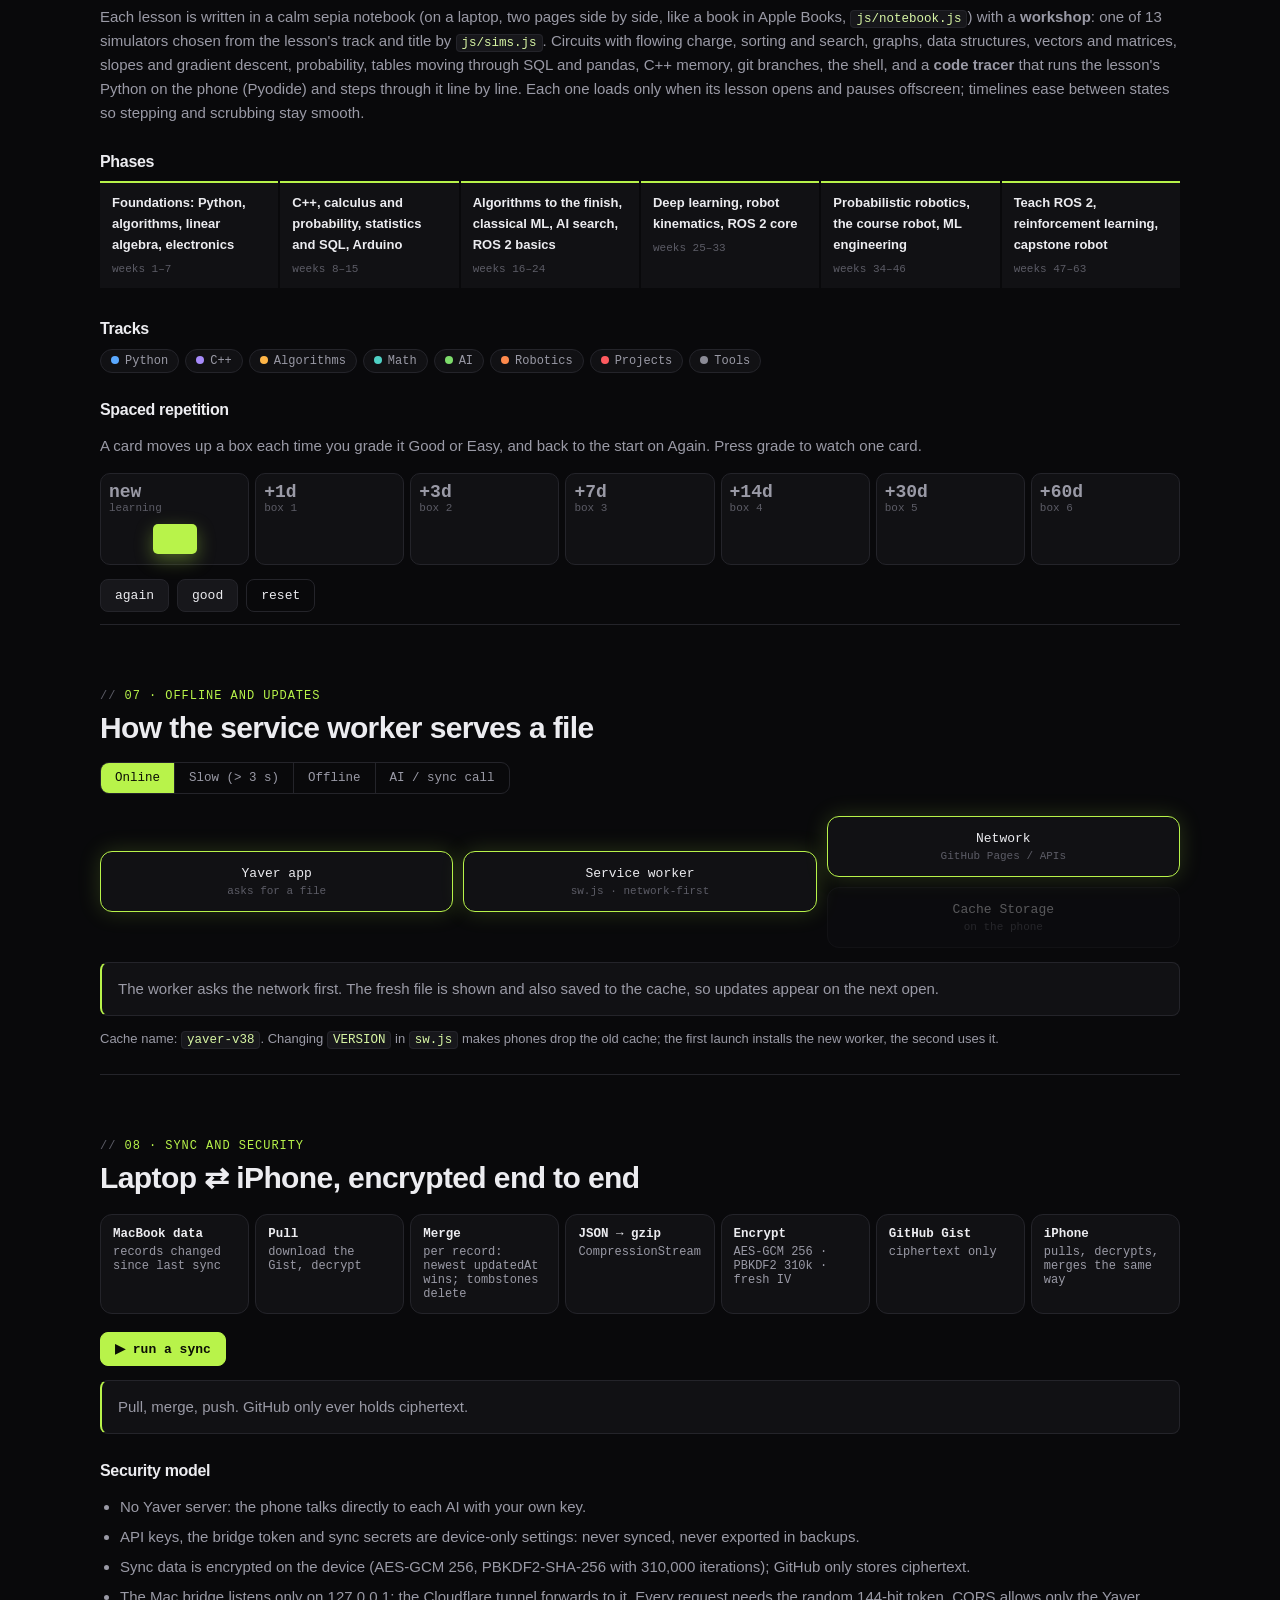
==== commit deec4bf0: "v38: Apple Books two-page view, lighter paper, quieter workshop controls Page turns slide the whole " ====
--- a/handbook/index.html
+++ b/handbook/index.html
@@ -102,7 +102,7 @@
     <h3>One path, no guessing</h3>
     <p class="muted">Every lesson runs in the same order, and nothing asks about something you haven't been taught. <b>Recall</b> only asks about lessons you've finished: each question names the lesson it comes from, questions from lessons you haven't done are skipped, and exit questions from your latest finished lessons fill in. The <b>first example</b> shows a worked example with its result, then <b>Learn</b> explains it, then <b>practice</b> and the <b>exit ticket</b>. Every question has a <b>don't know yet</b> button: it shows the answer and offers a lesson from the tutor, and on a scored question it counts as wrong. <code>tests/validate-course.mjs</code> enforces the rules: each recall question must name an earlier lesson, and no first example may ask you to predict or guess. Algorithm lessons in weeks 1–7 also list optional <b>LeetCode</b> problems that only need what's been taught.</p>
     <h3>A workshop in every lesson</h3>
-    <p class="muted">Each lesson is written in a calm sepia notebook (on a laptop, two pages side by side that fold over like Apple Books, <code>js/notebook.js</code>) with a <b>workshop</b>: one of 13 simulators chosen from the lesson's track and title by <code>js/sims.js</code>. Circuits with flowing charge, sorting and search, graphs, data structures, vectors and matrices, slopes and gradient descent, probability, tables moving through SQL and pandas, C++ memory, git branches, the shell, and a <b>code tracer</b> that runs the lesson's Python on the phone (Pyodide) and steps through it line by line. Each one loads only when its lesson opens and pauses offscreen; timelines ease between states so stepping and scrubbing stay smooth.</p>
+    <p class="muted">Each lesson is written in a calm sepia notebook (on a laptop, two pages side by side, like a book in Apple Books, <code>js/notebook.js</code>) with a <b>workshop</b>: one of 13 simulators chosen from the lesson's track and title by <code>js/sims.js</code>. Circuits with flowing charge, sorting and search, graphs, data structures, vectors and matrices, slopes and gradient descent, probability, tables moving through SQL and pandas, C++ memory, git branches, the shell, and a <b>code tracer</b> that runs the lesson's Python on the phone (Pyodide) and steps through it line by line. Each one loads only when its lesson opens and pauses offscreen; timelines ease between states so stepping and scrubbing stay smooth.</p>
     <h3>Phases</h3>
     <div class="timeline" id="phases"></div>
     <h3>Tracks</h3>
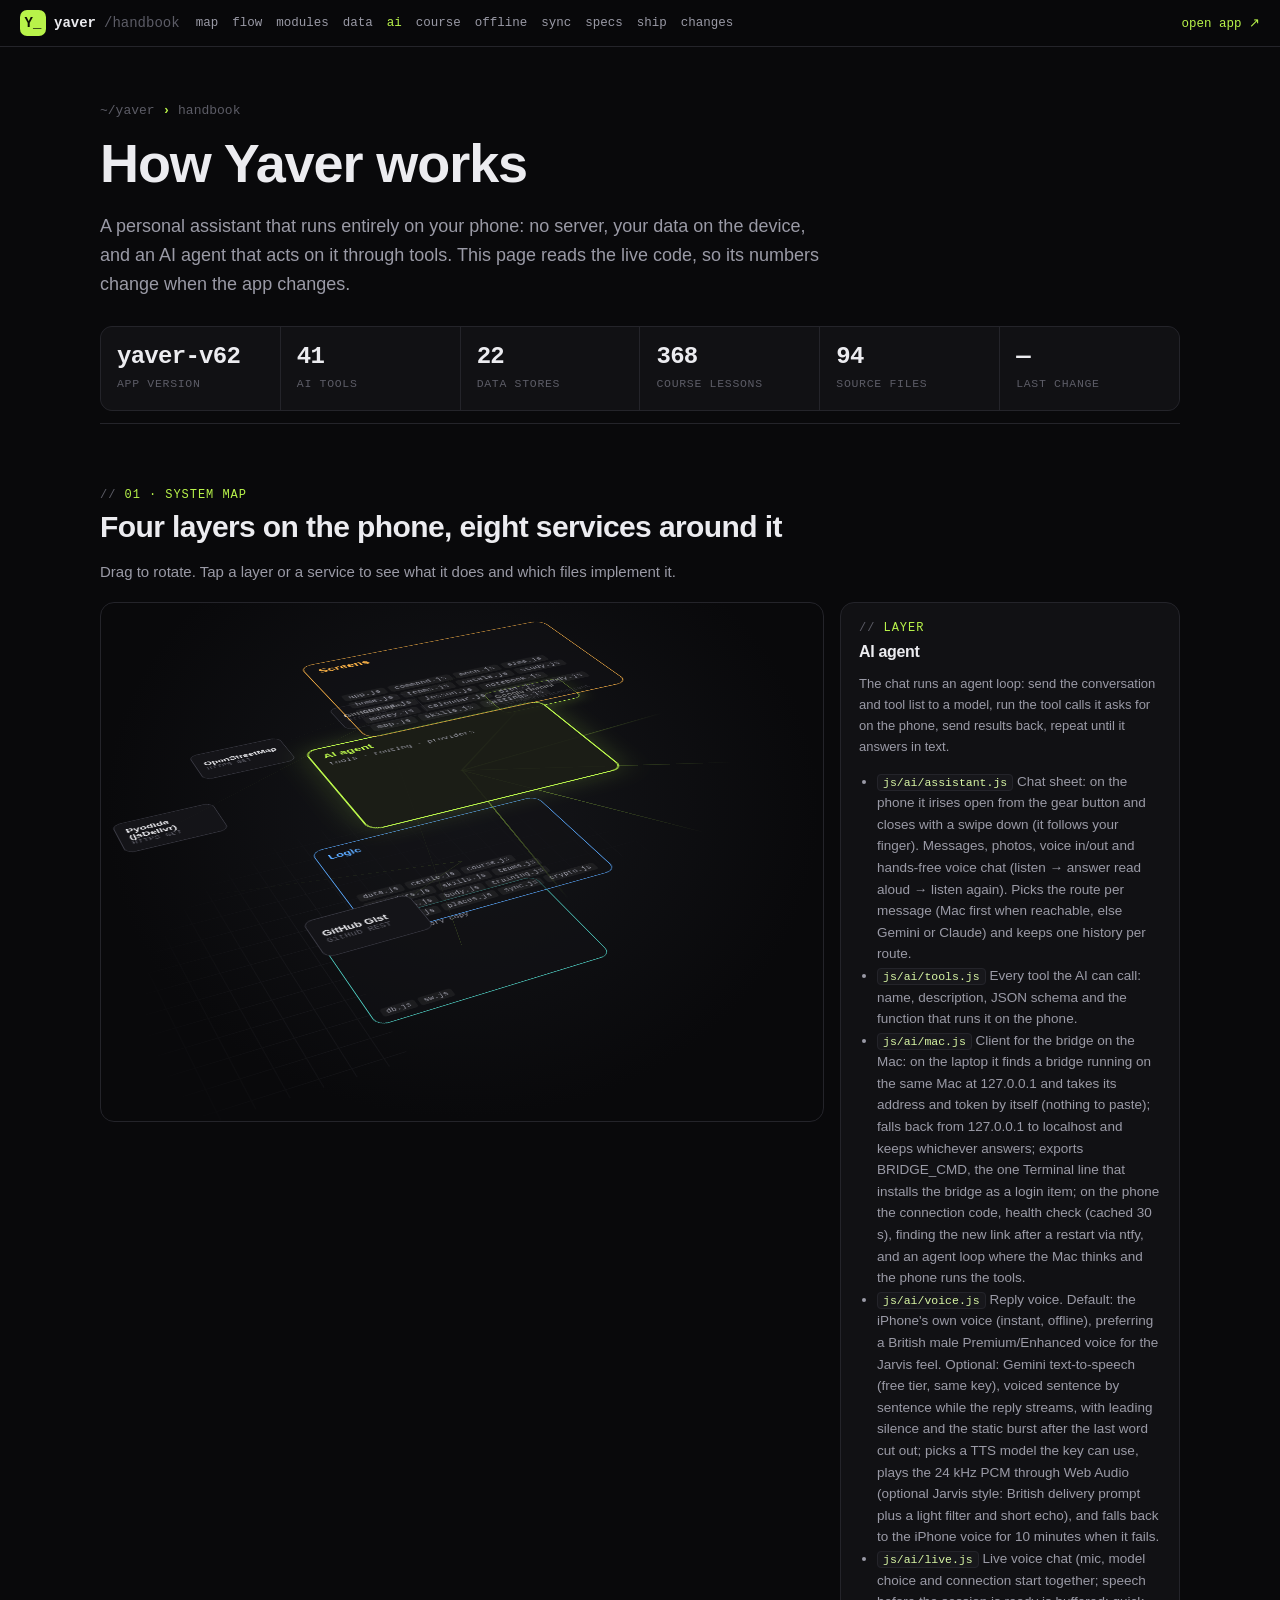
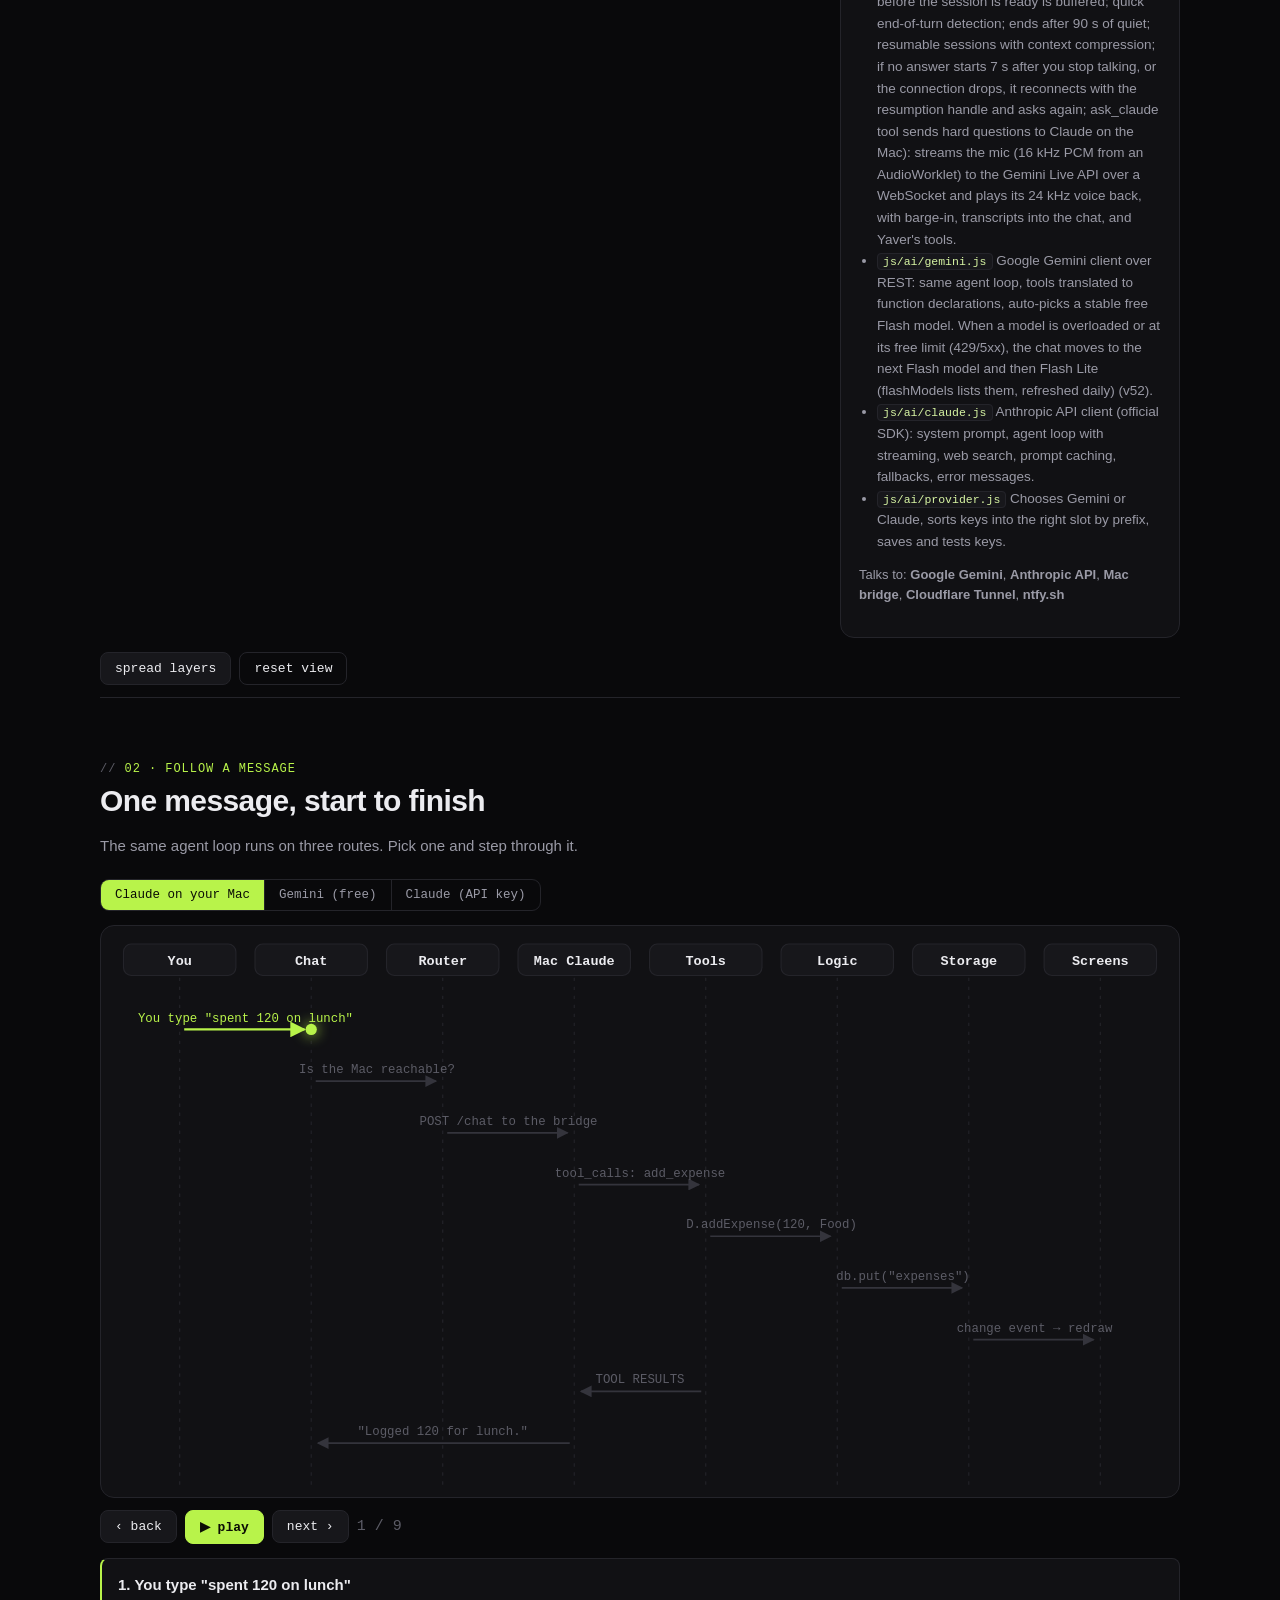
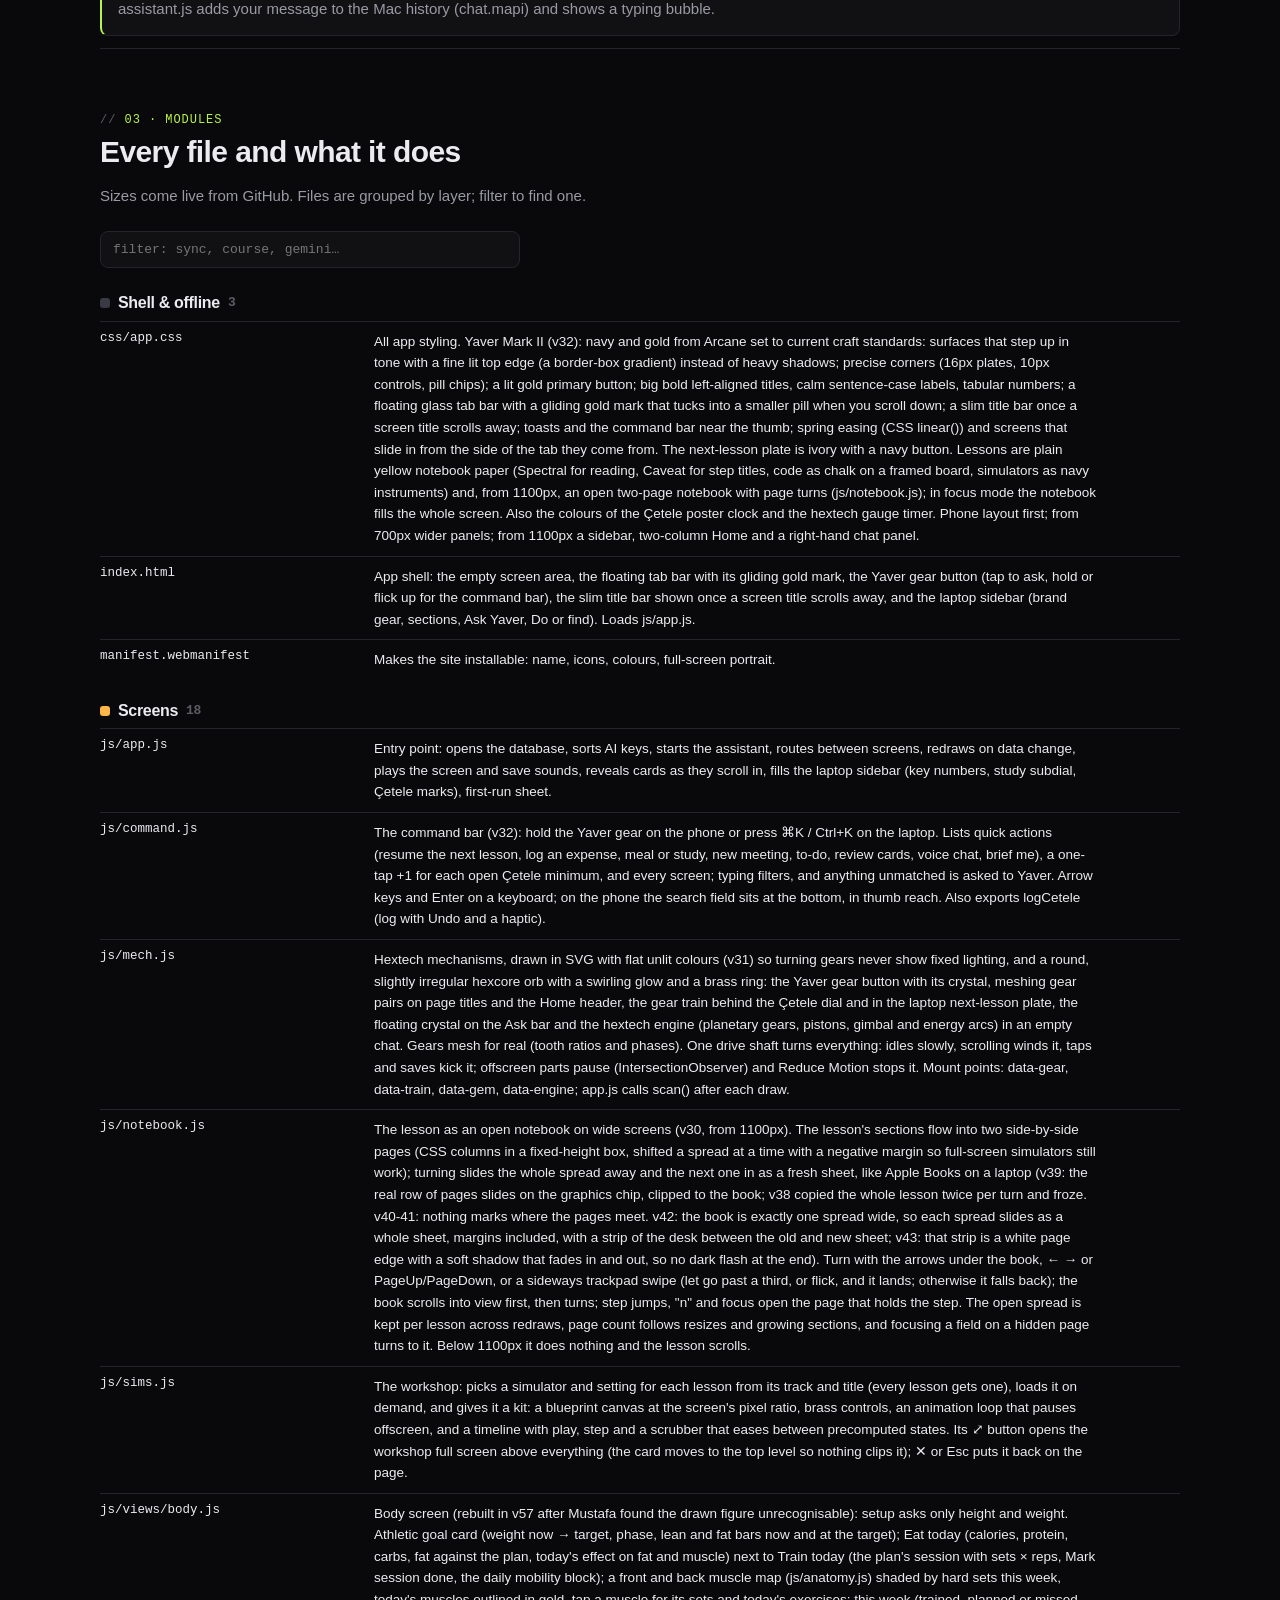
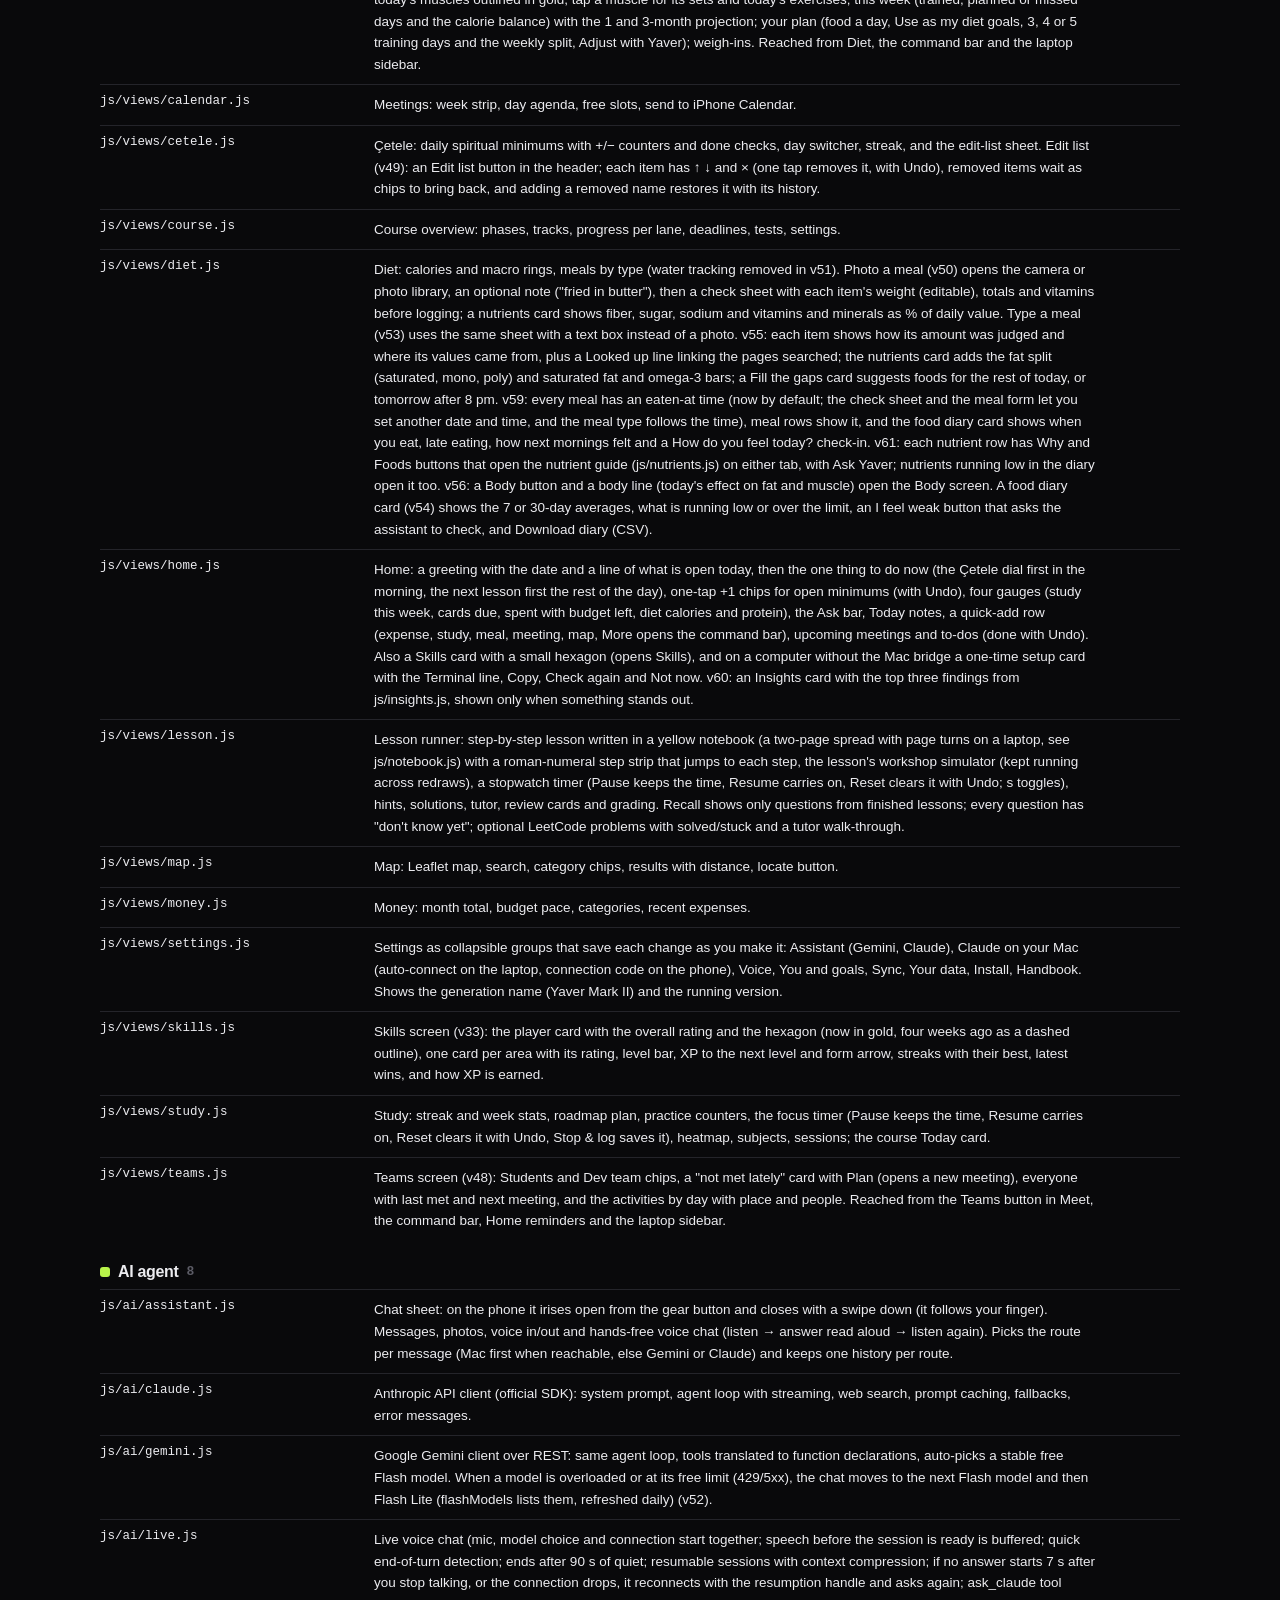
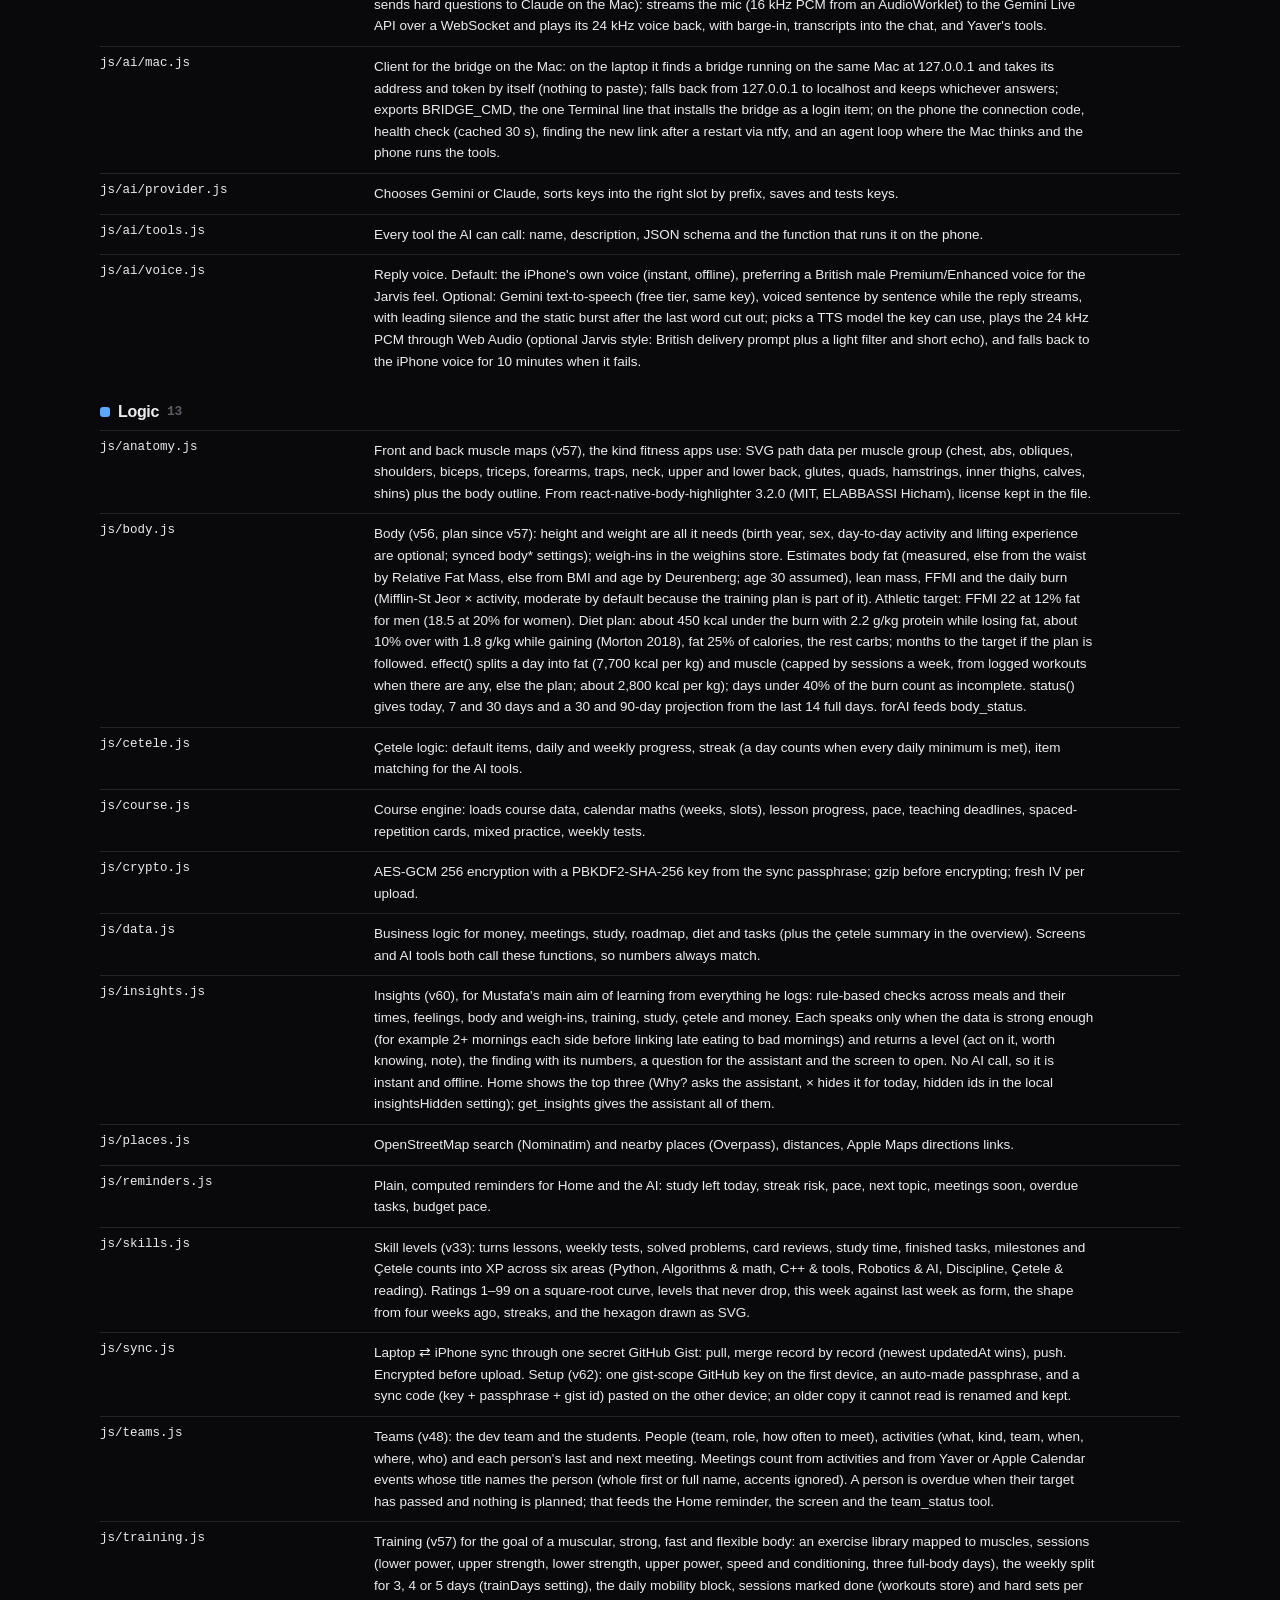
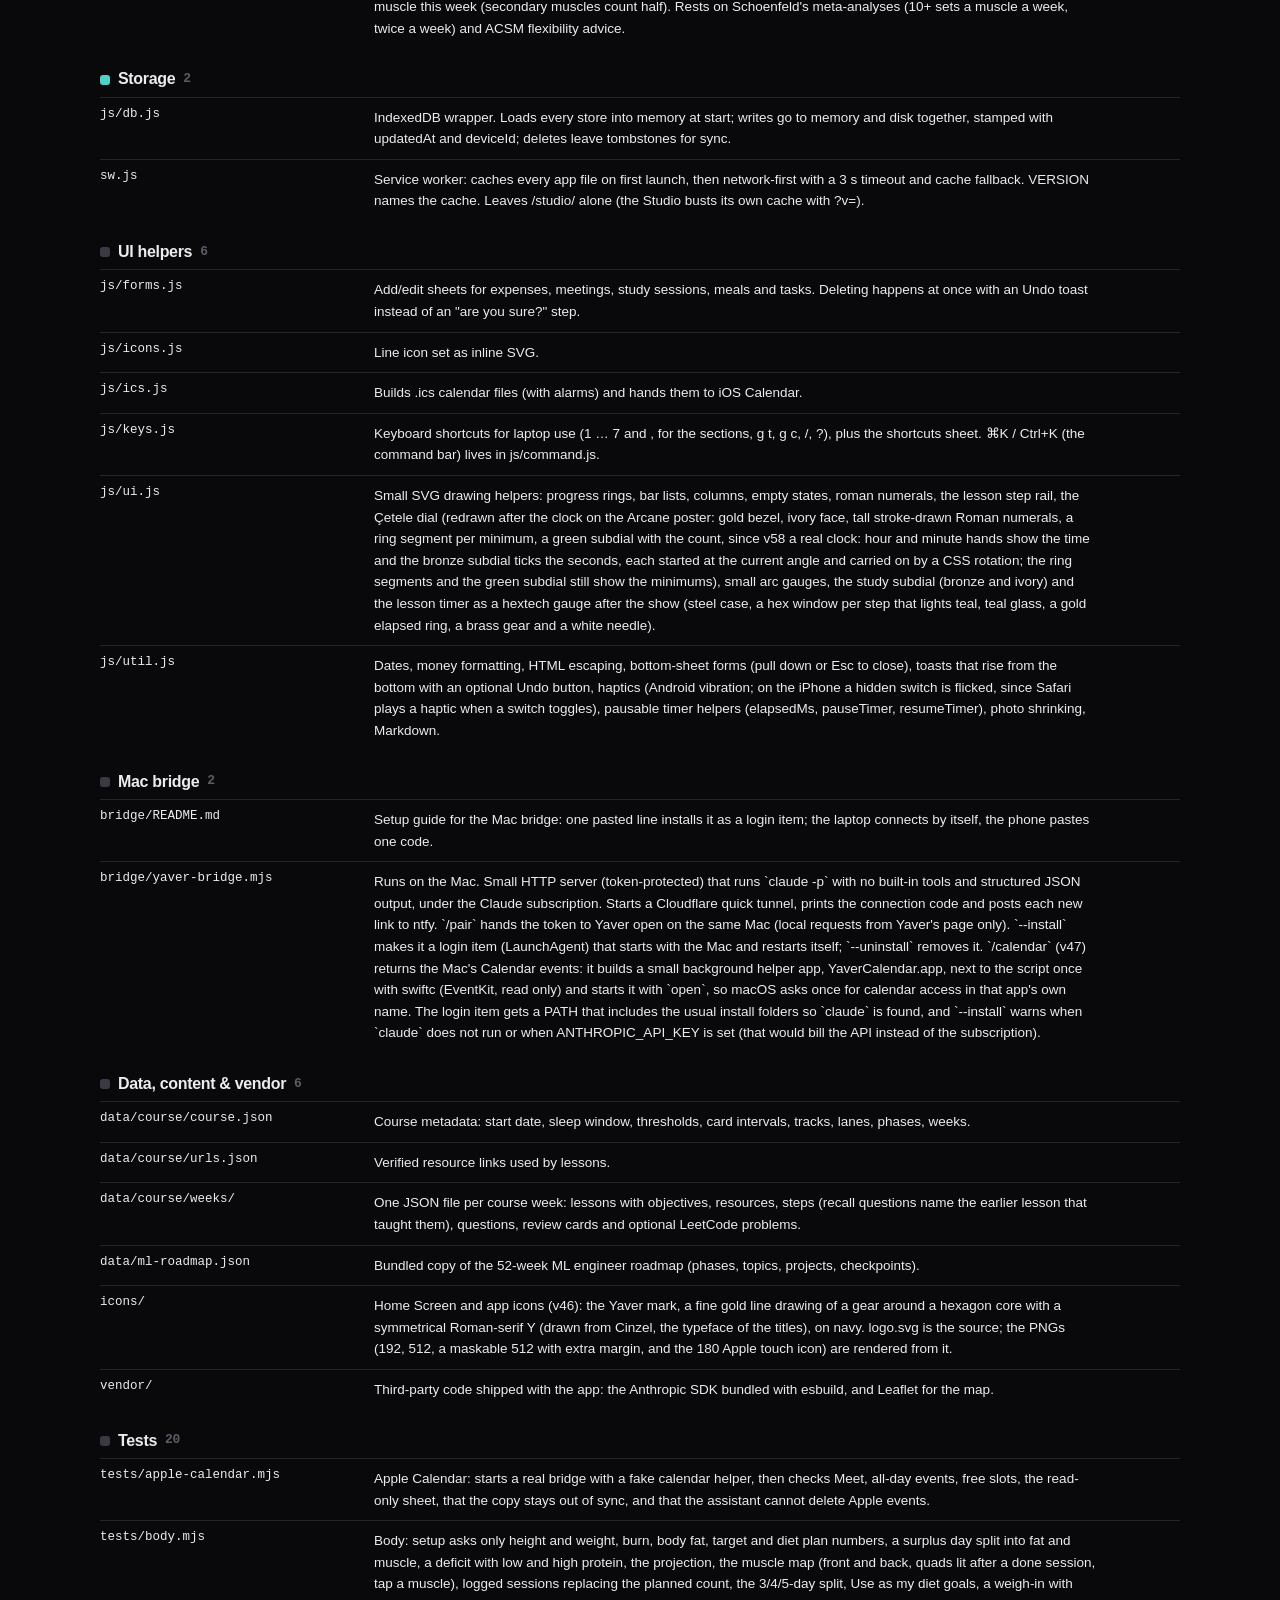
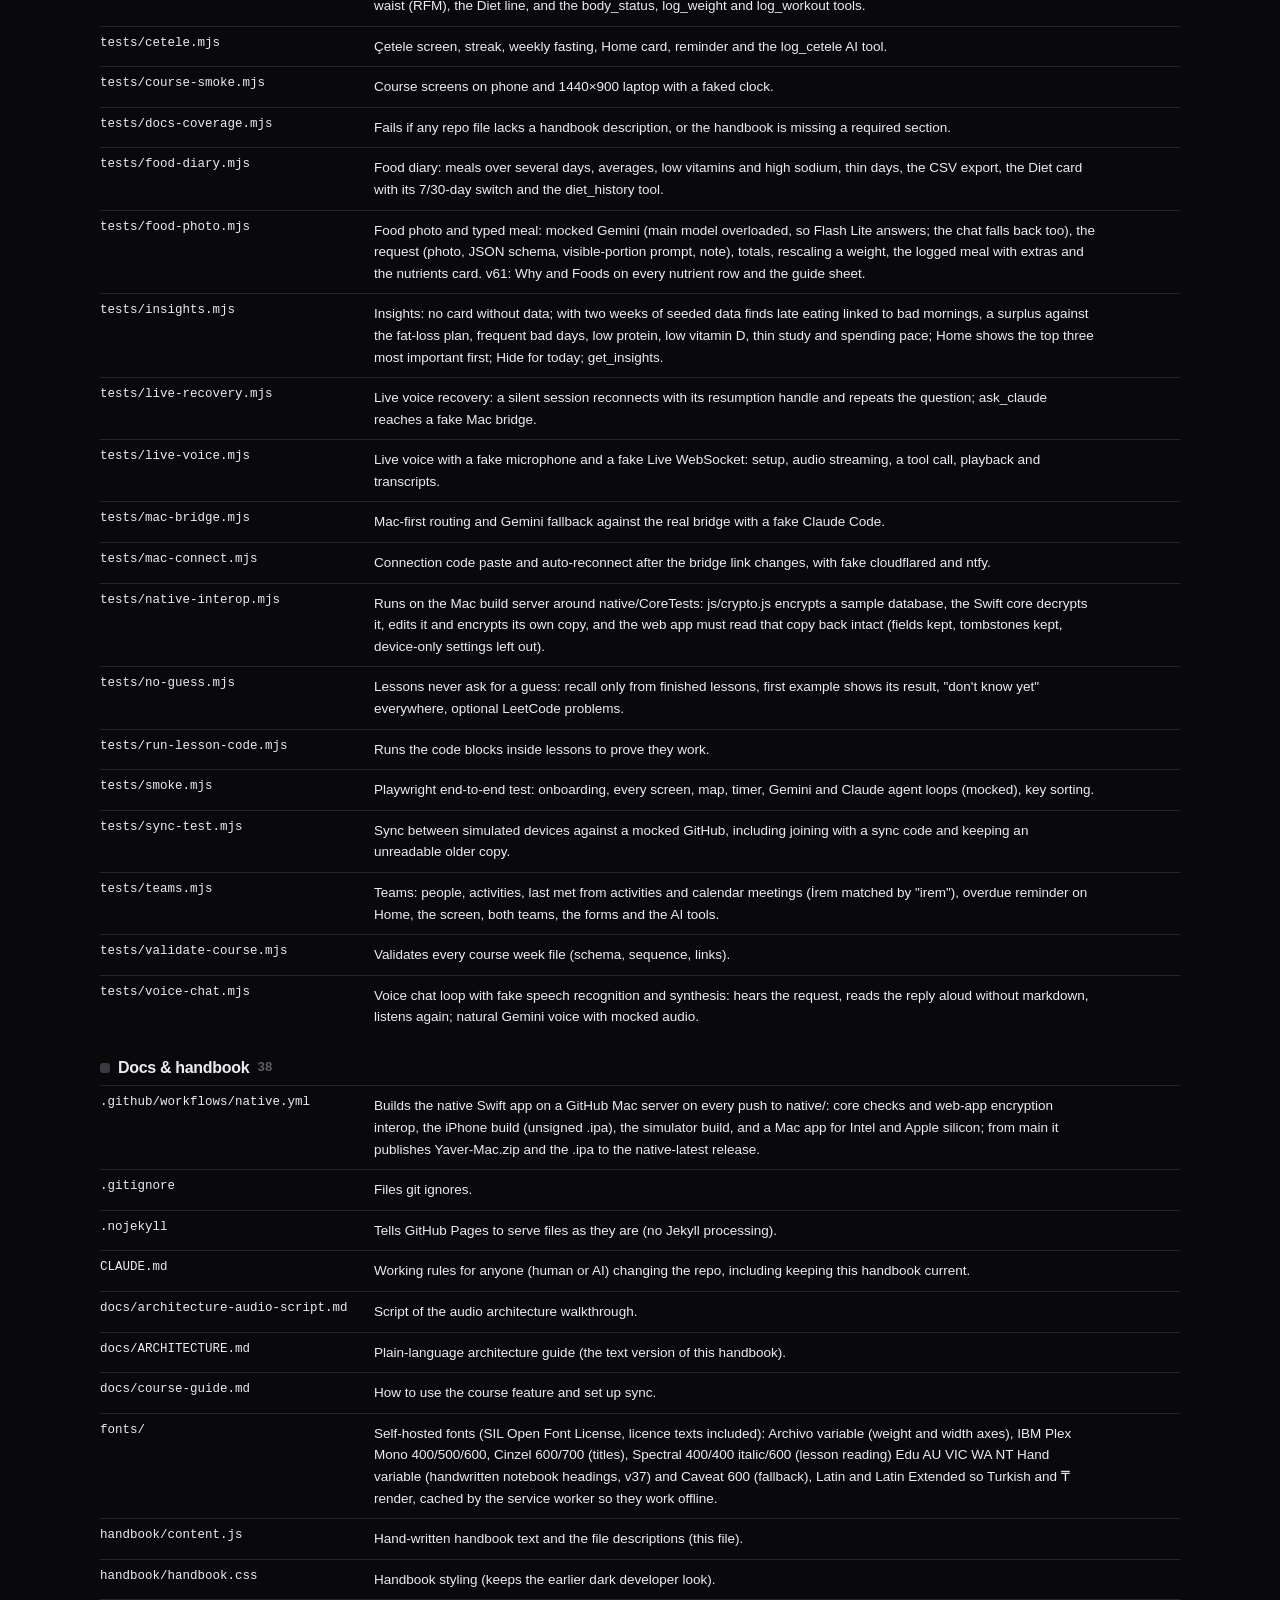
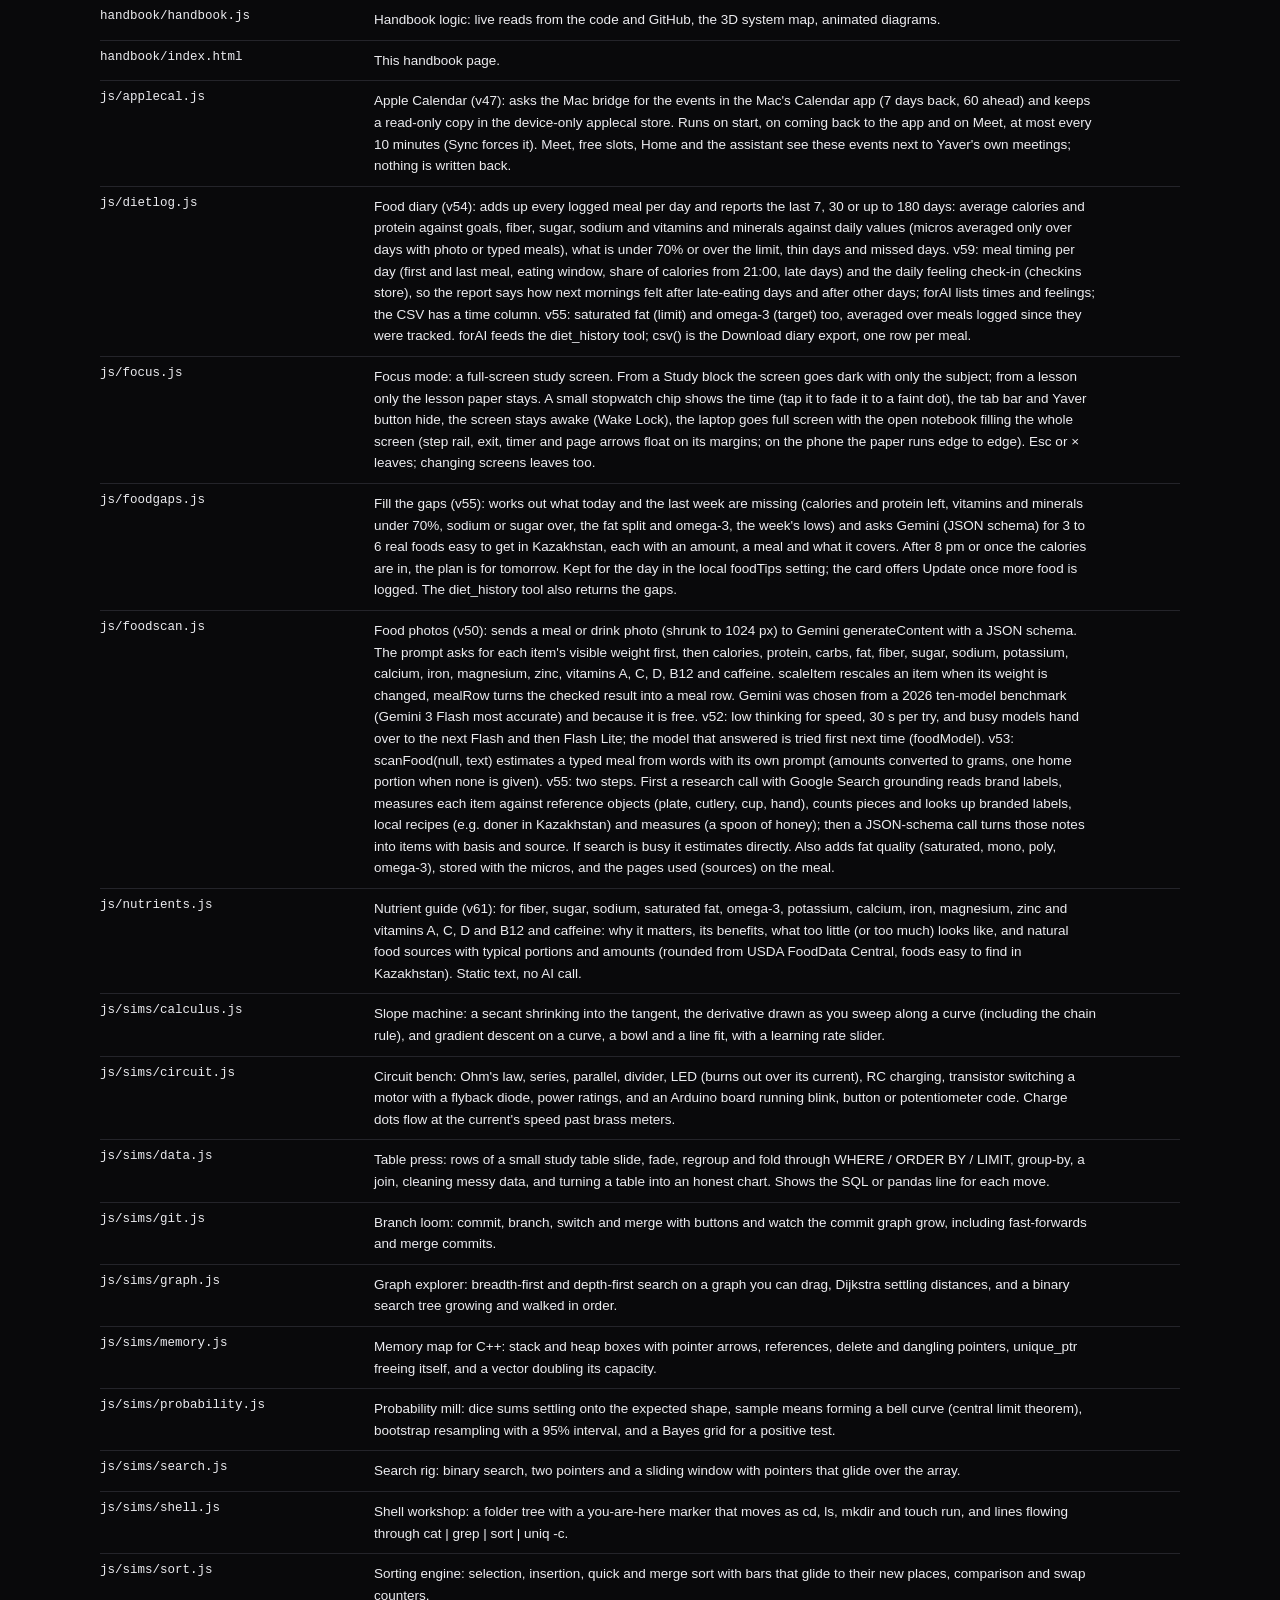
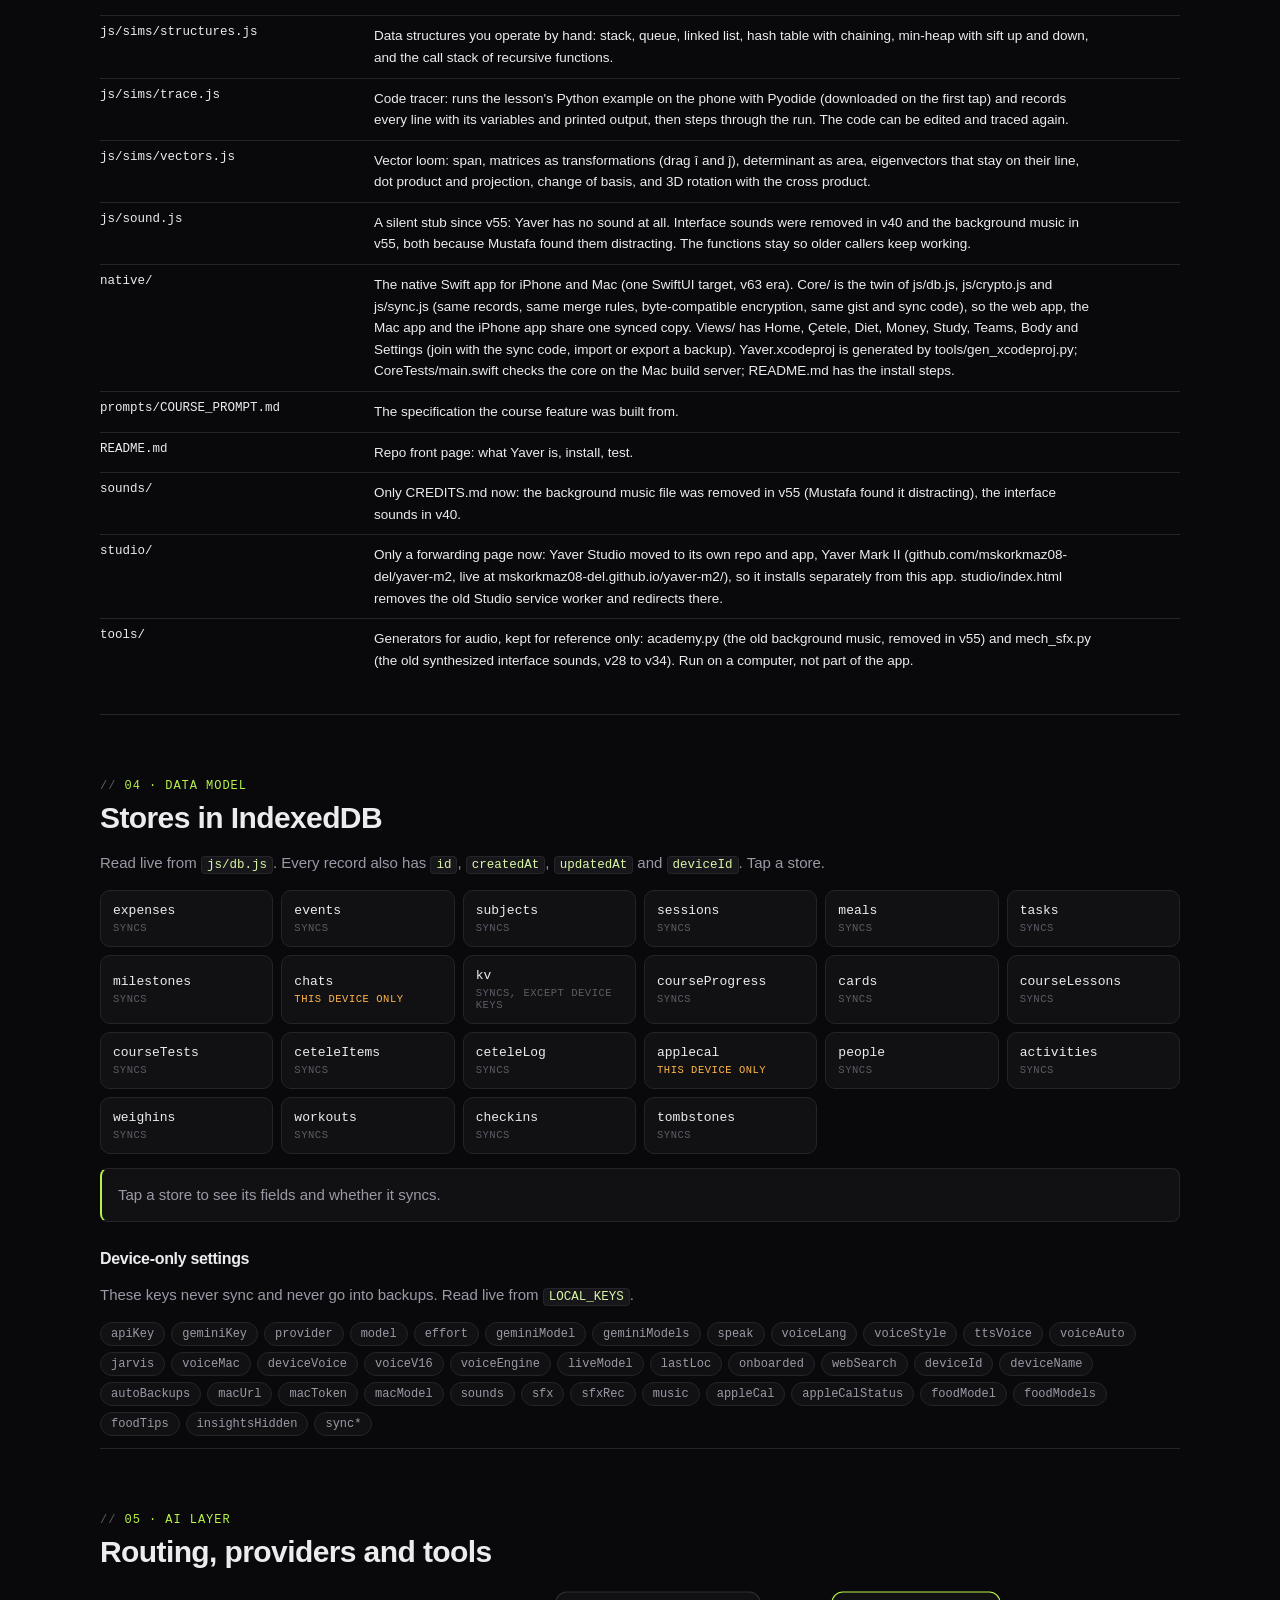
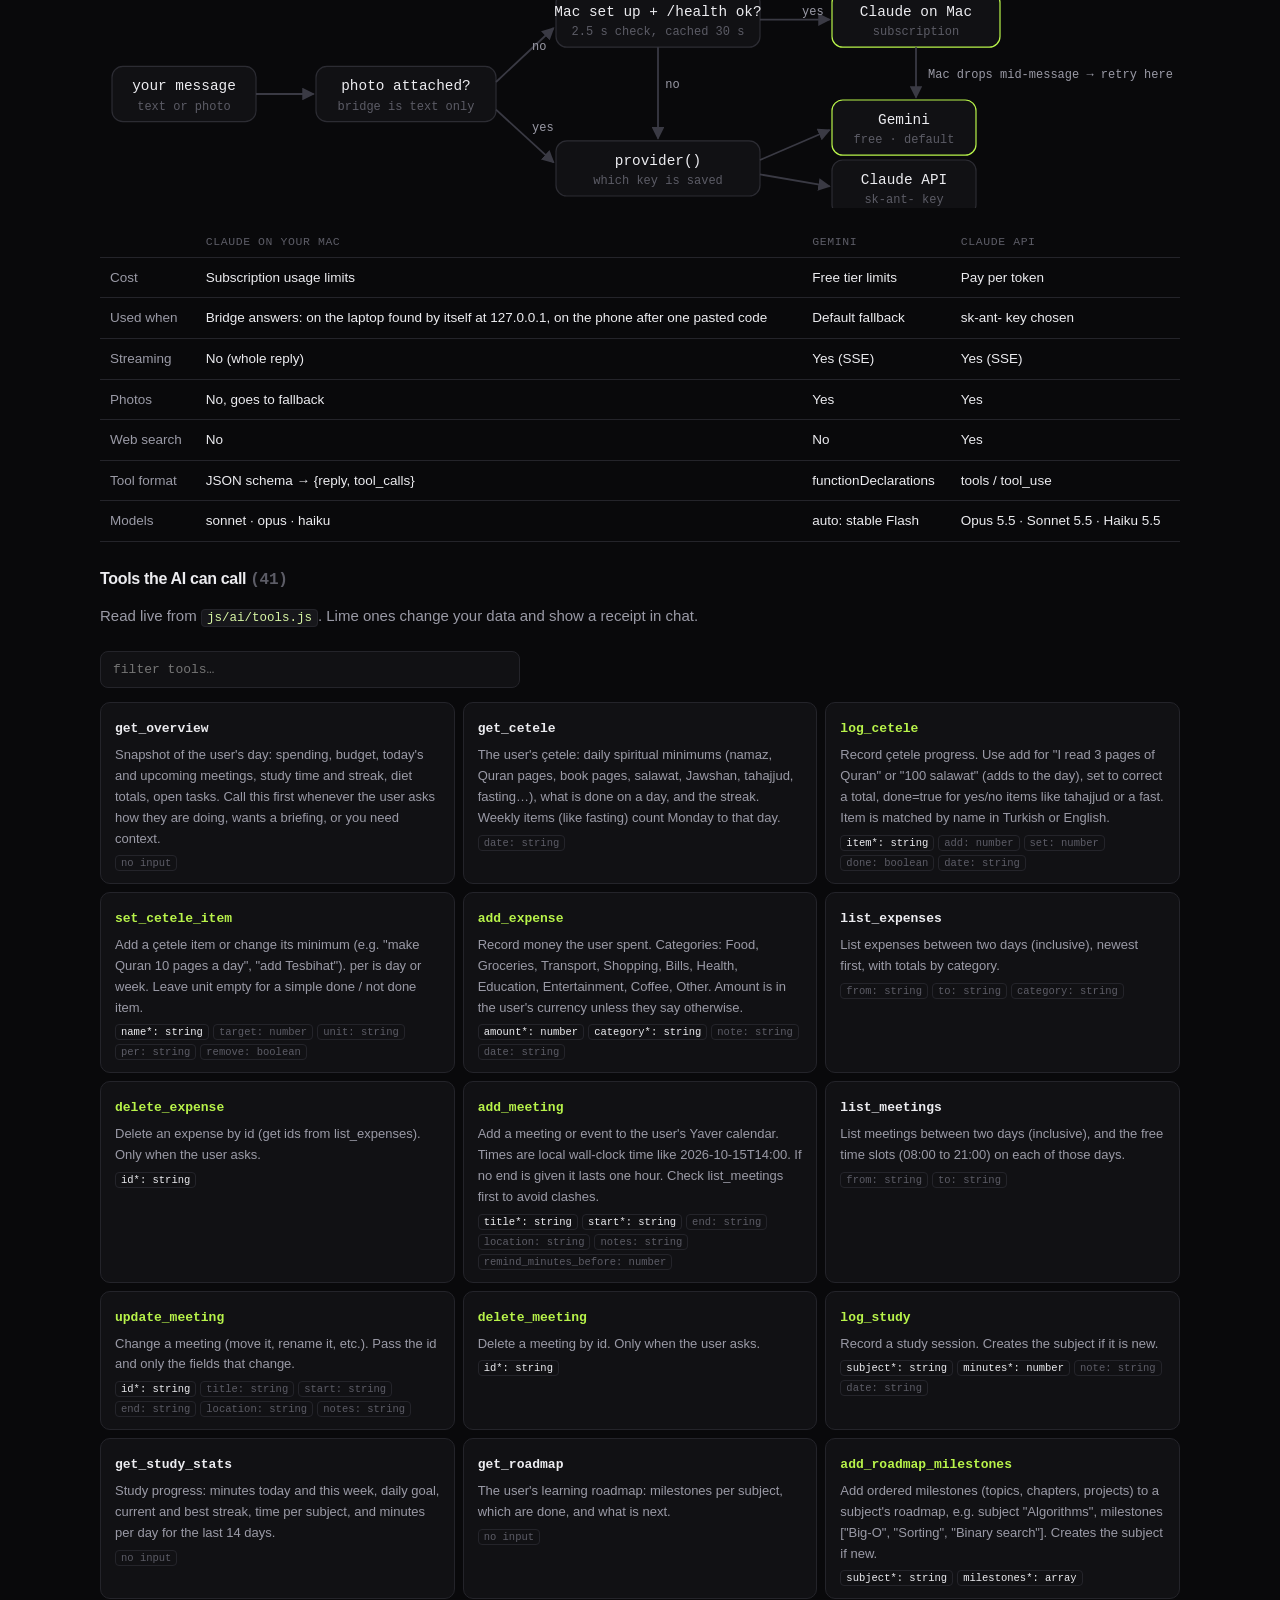
==== commit 8efafc0c: "Native app: install guide, handbook and architecture notes Co-Authored-By: Claude Opus 5.5 <noreply@" ====
--- a/handbook/index.html
+++ b/handbook/index.html
@@ -128,6 +128,7 @@
     <div class="pipe" id="pipe"></div>
     <div class="row-btns"><button class="btn primary" data-sync>▶ run a sync</button></div>
     <div class="callout" id="pipe-text">Pull, merge, push. GitHub only ever holds ciphertext.</div>
+    <p>The native Swift app for iPhone and Mac (folder <code>native/</code>) speaks the same sync: same gist, same encryption, same sync code and the same newest-wins merge per record. Paste the sync code in its Settings and it joins the copy the web app already uses, so all three stay in step and nothing has to be moved by hand.</p>
     <h3>Security model</h3>
     <ul class="list" id="security"></ul>
   </section>
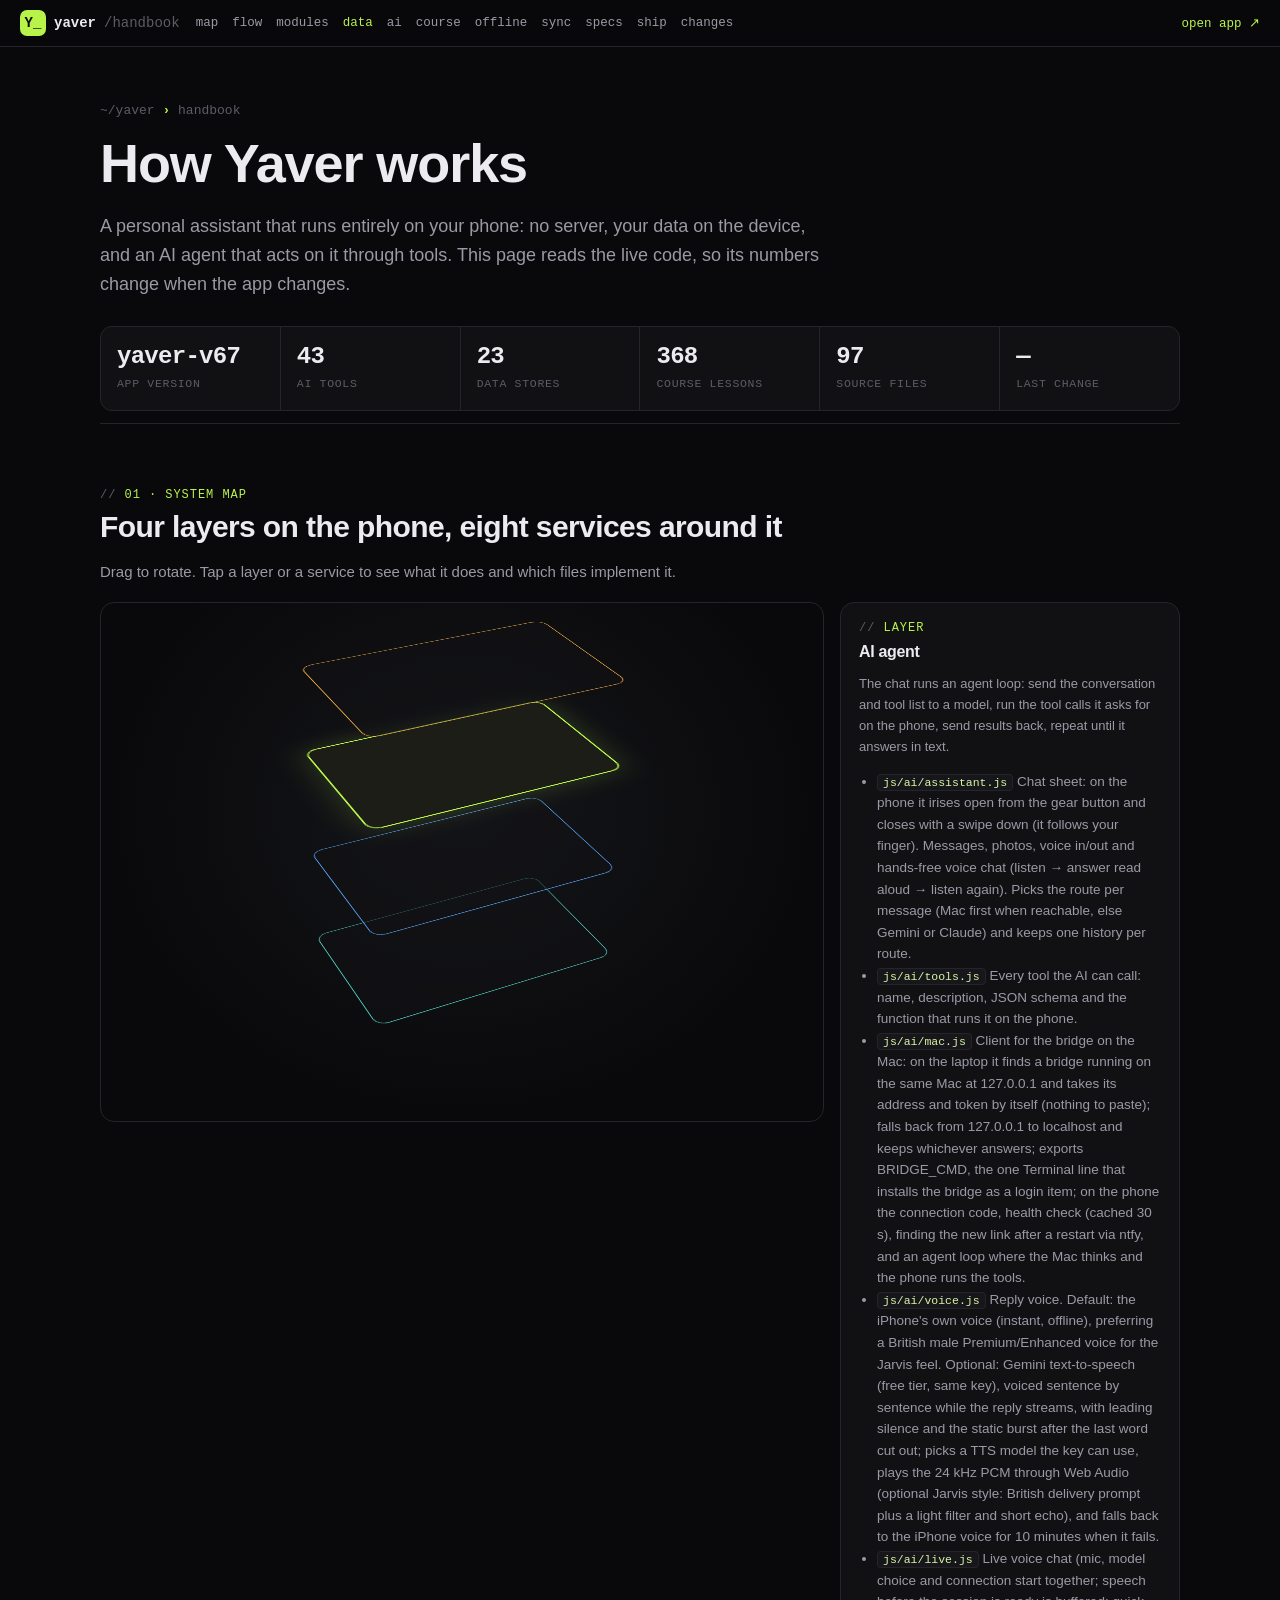
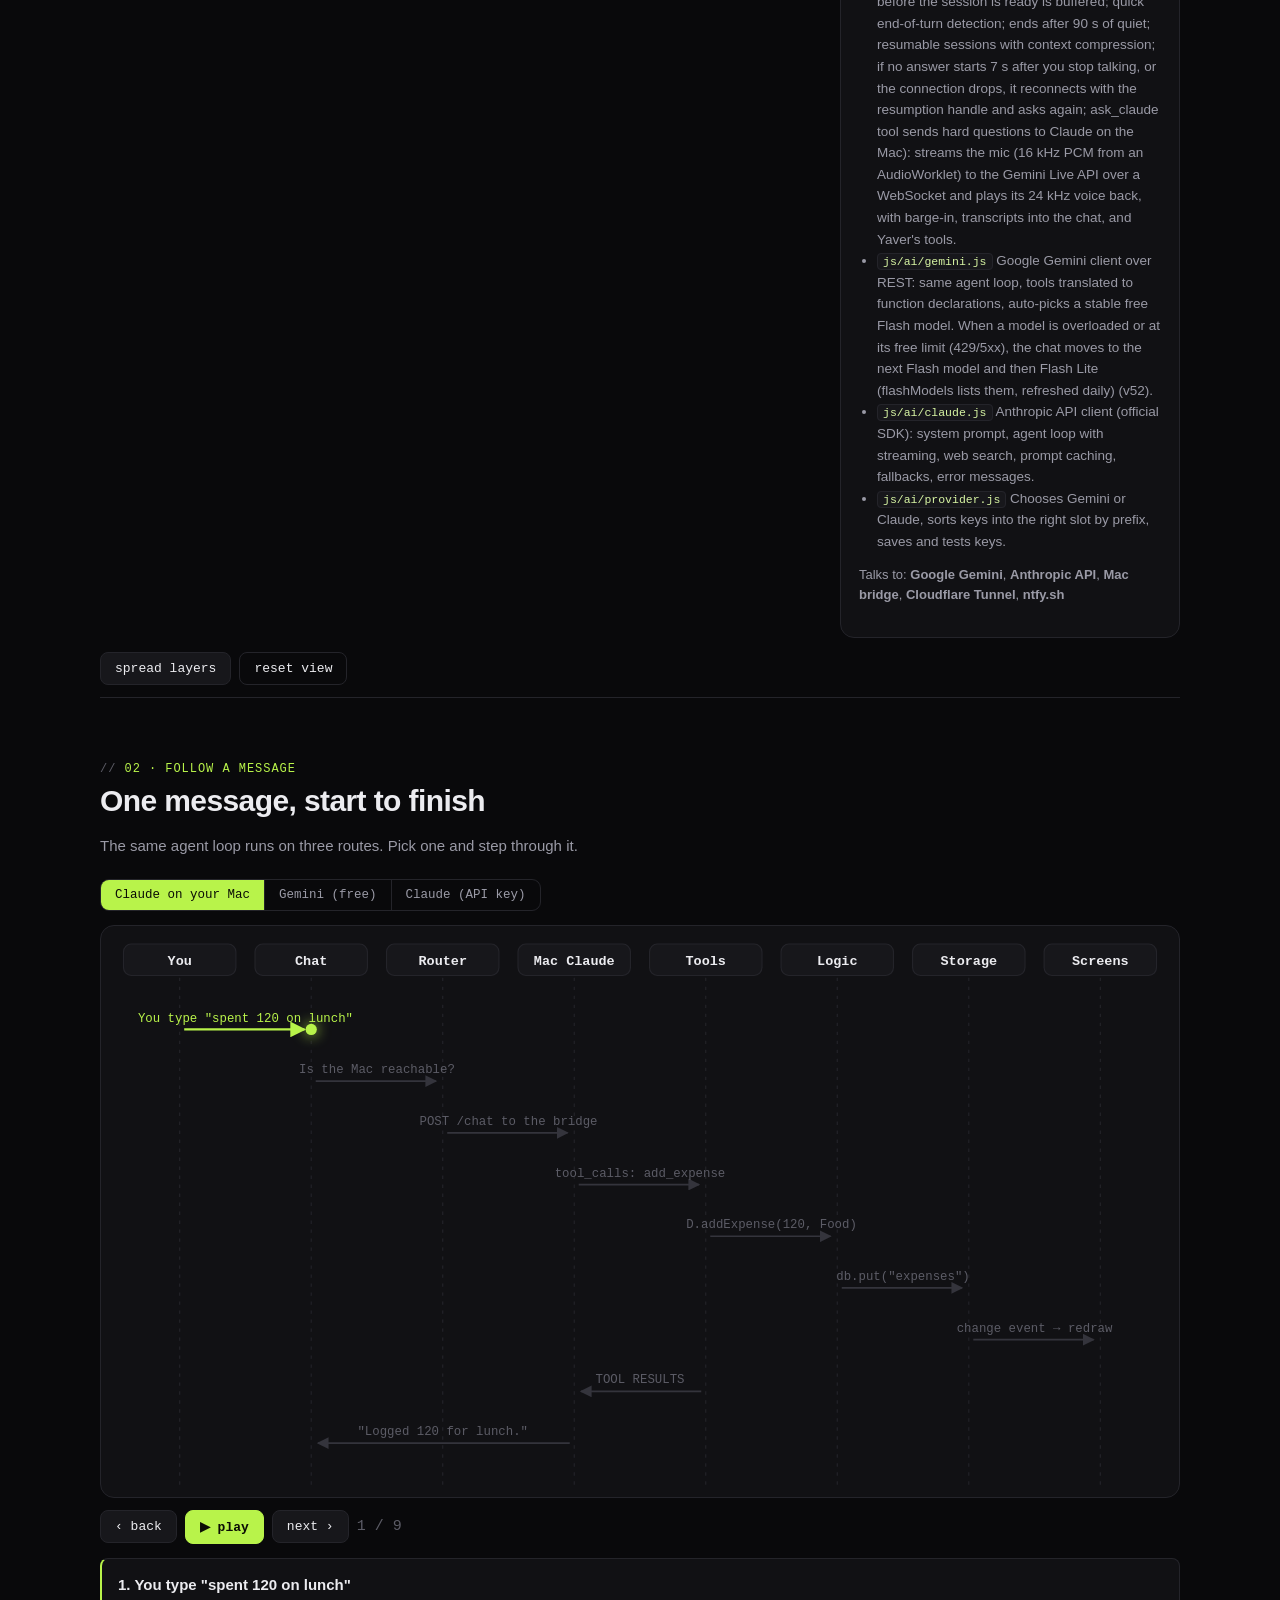
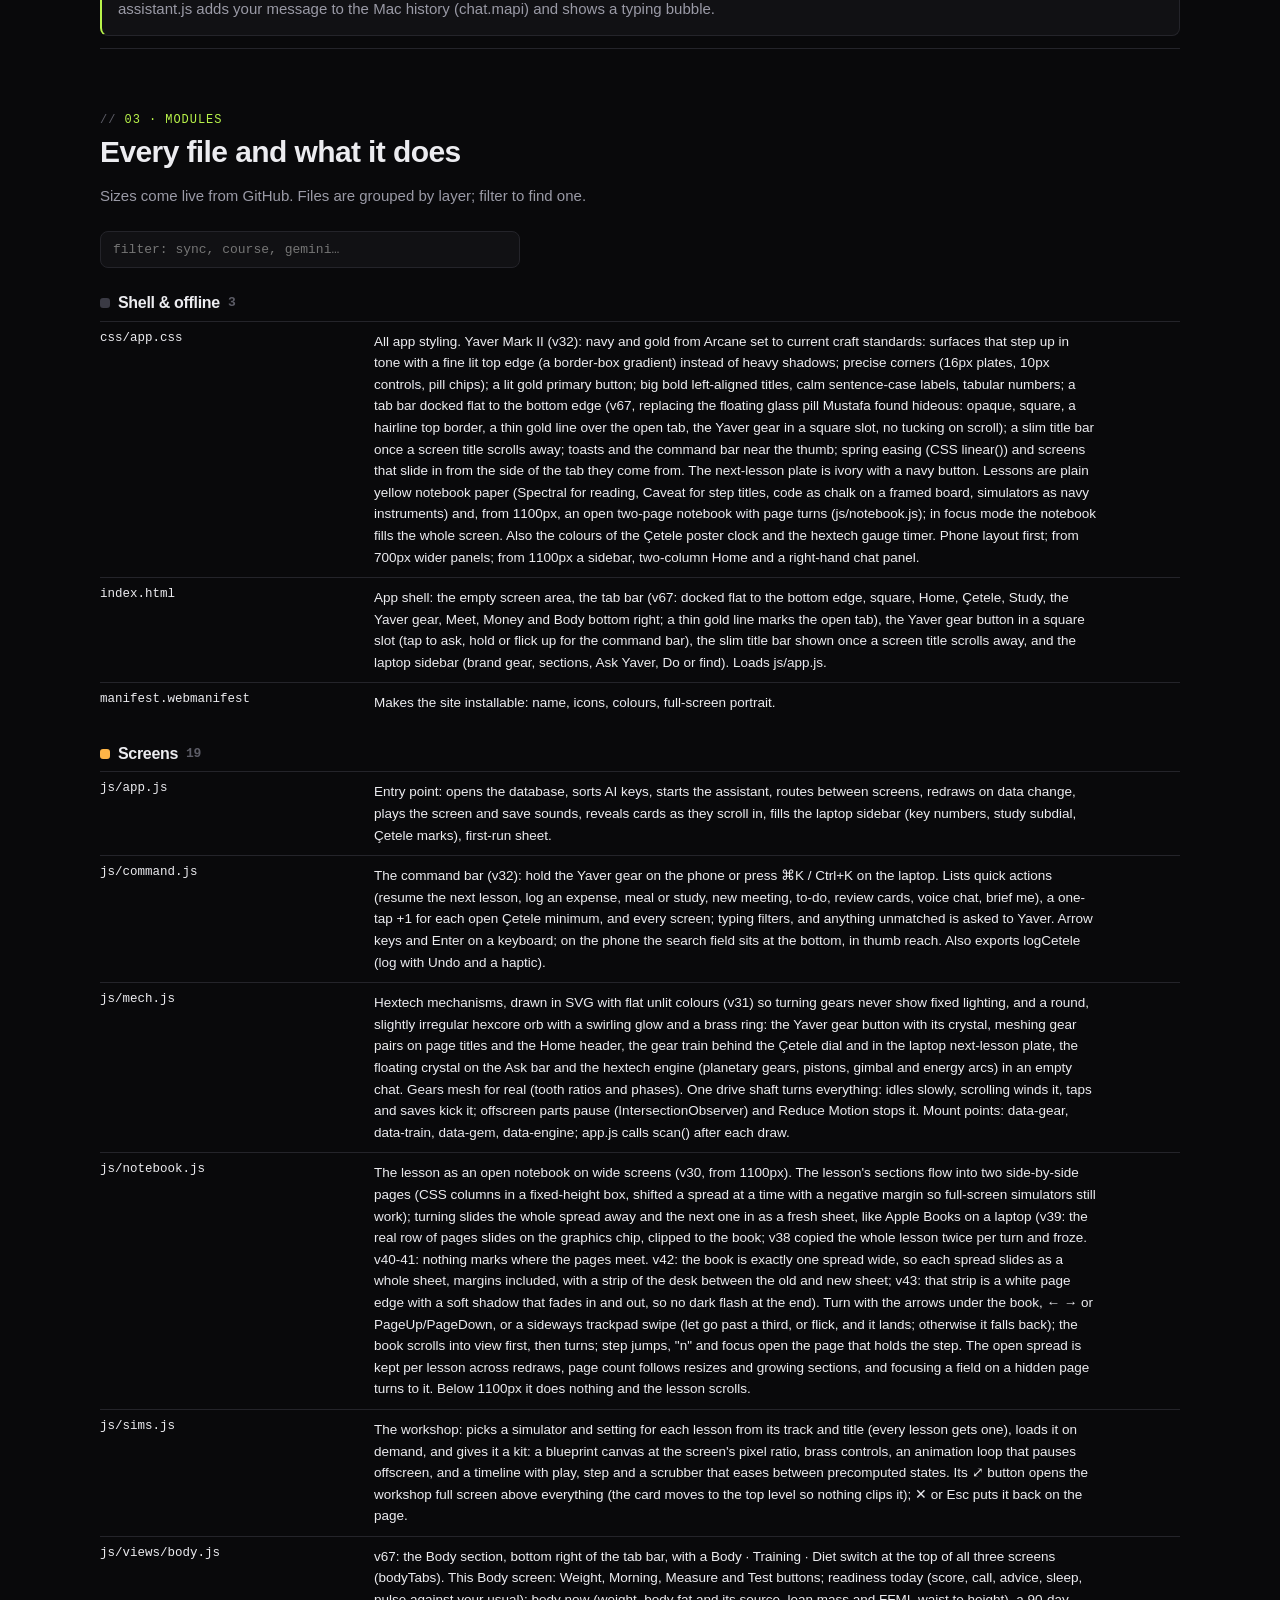
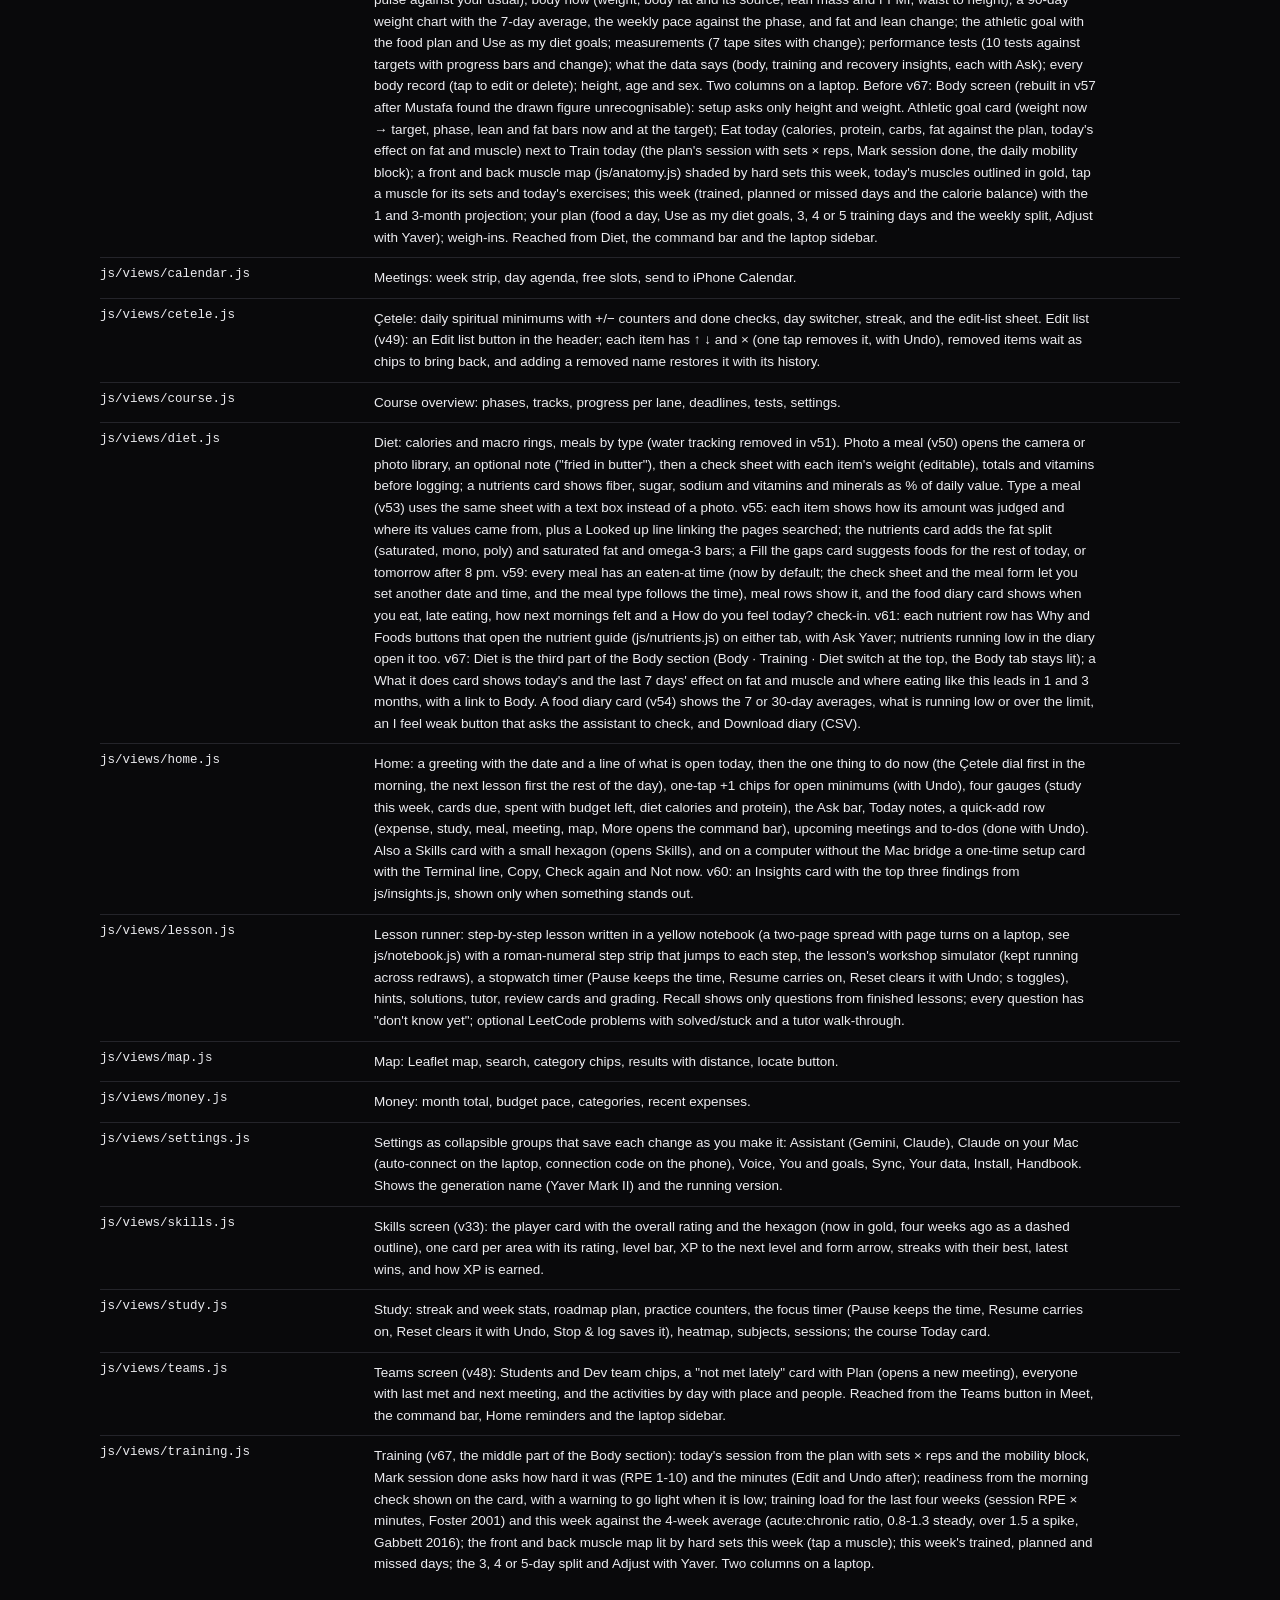
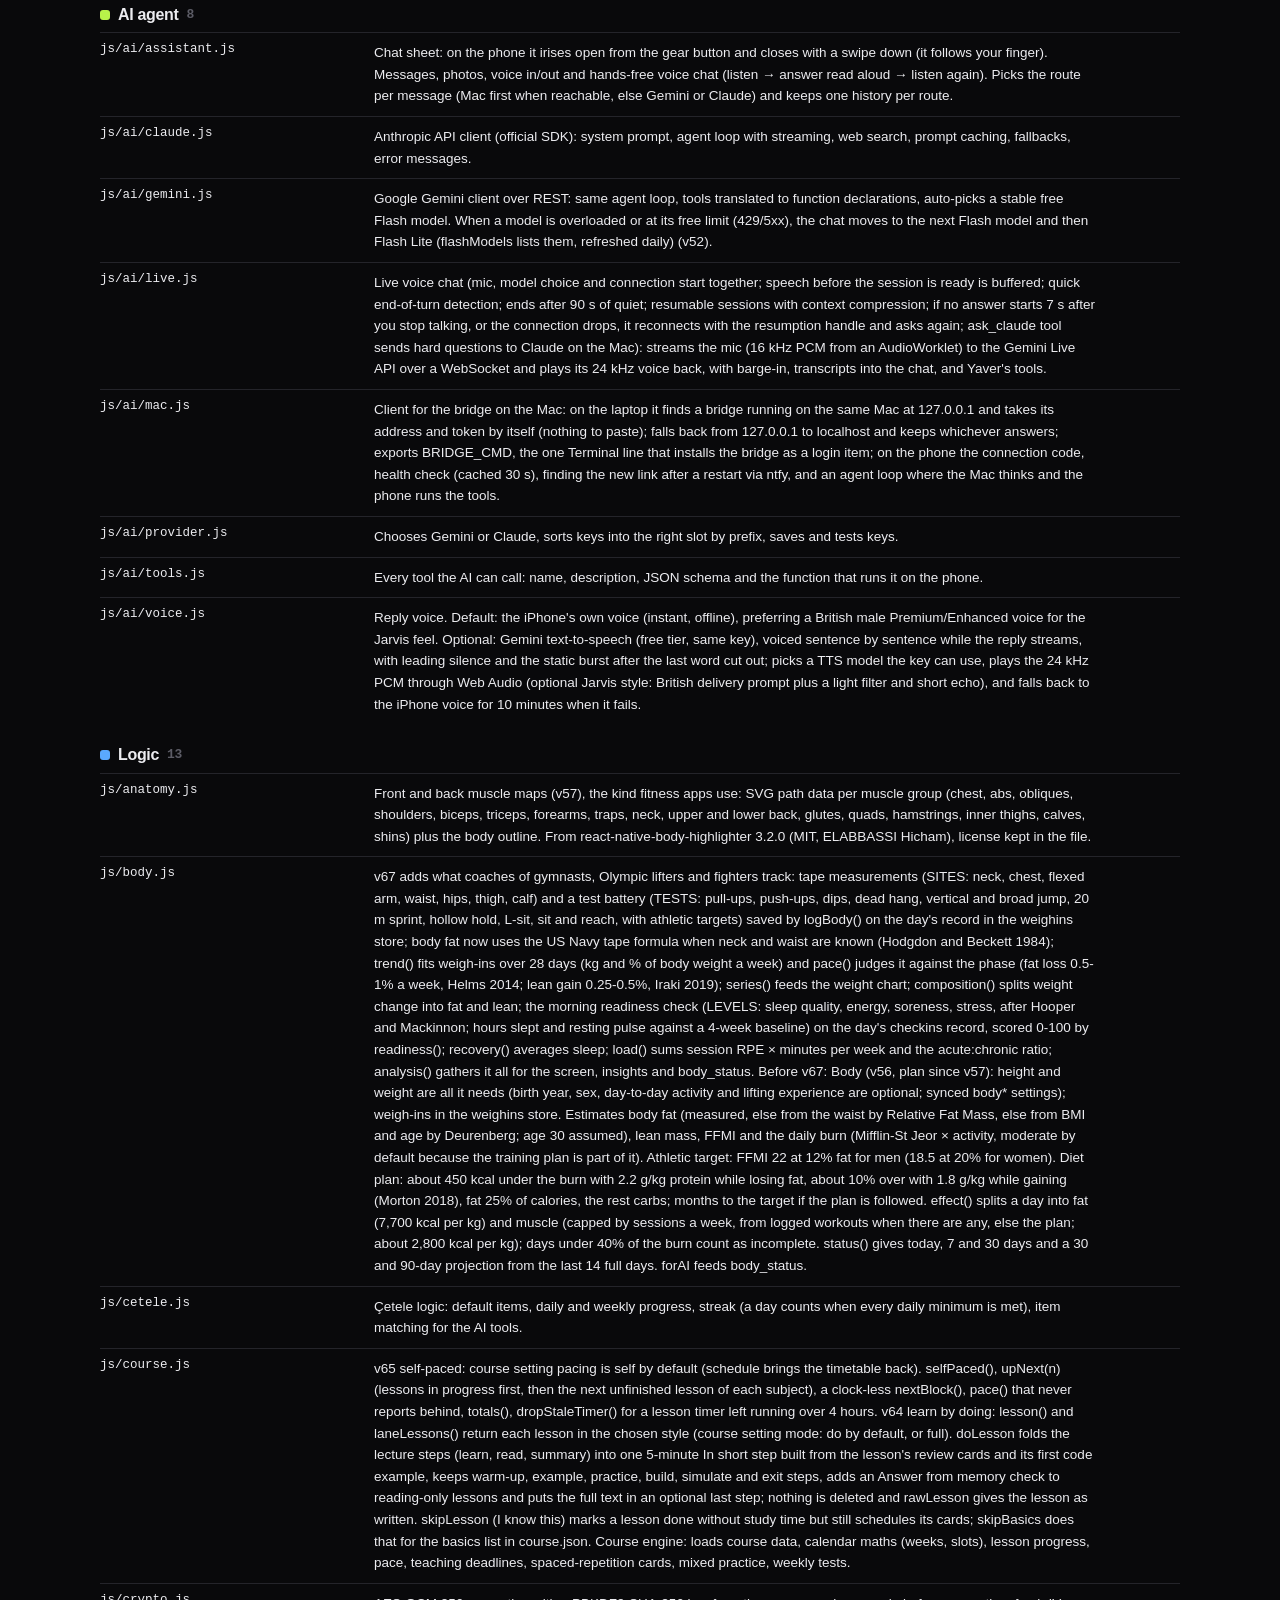
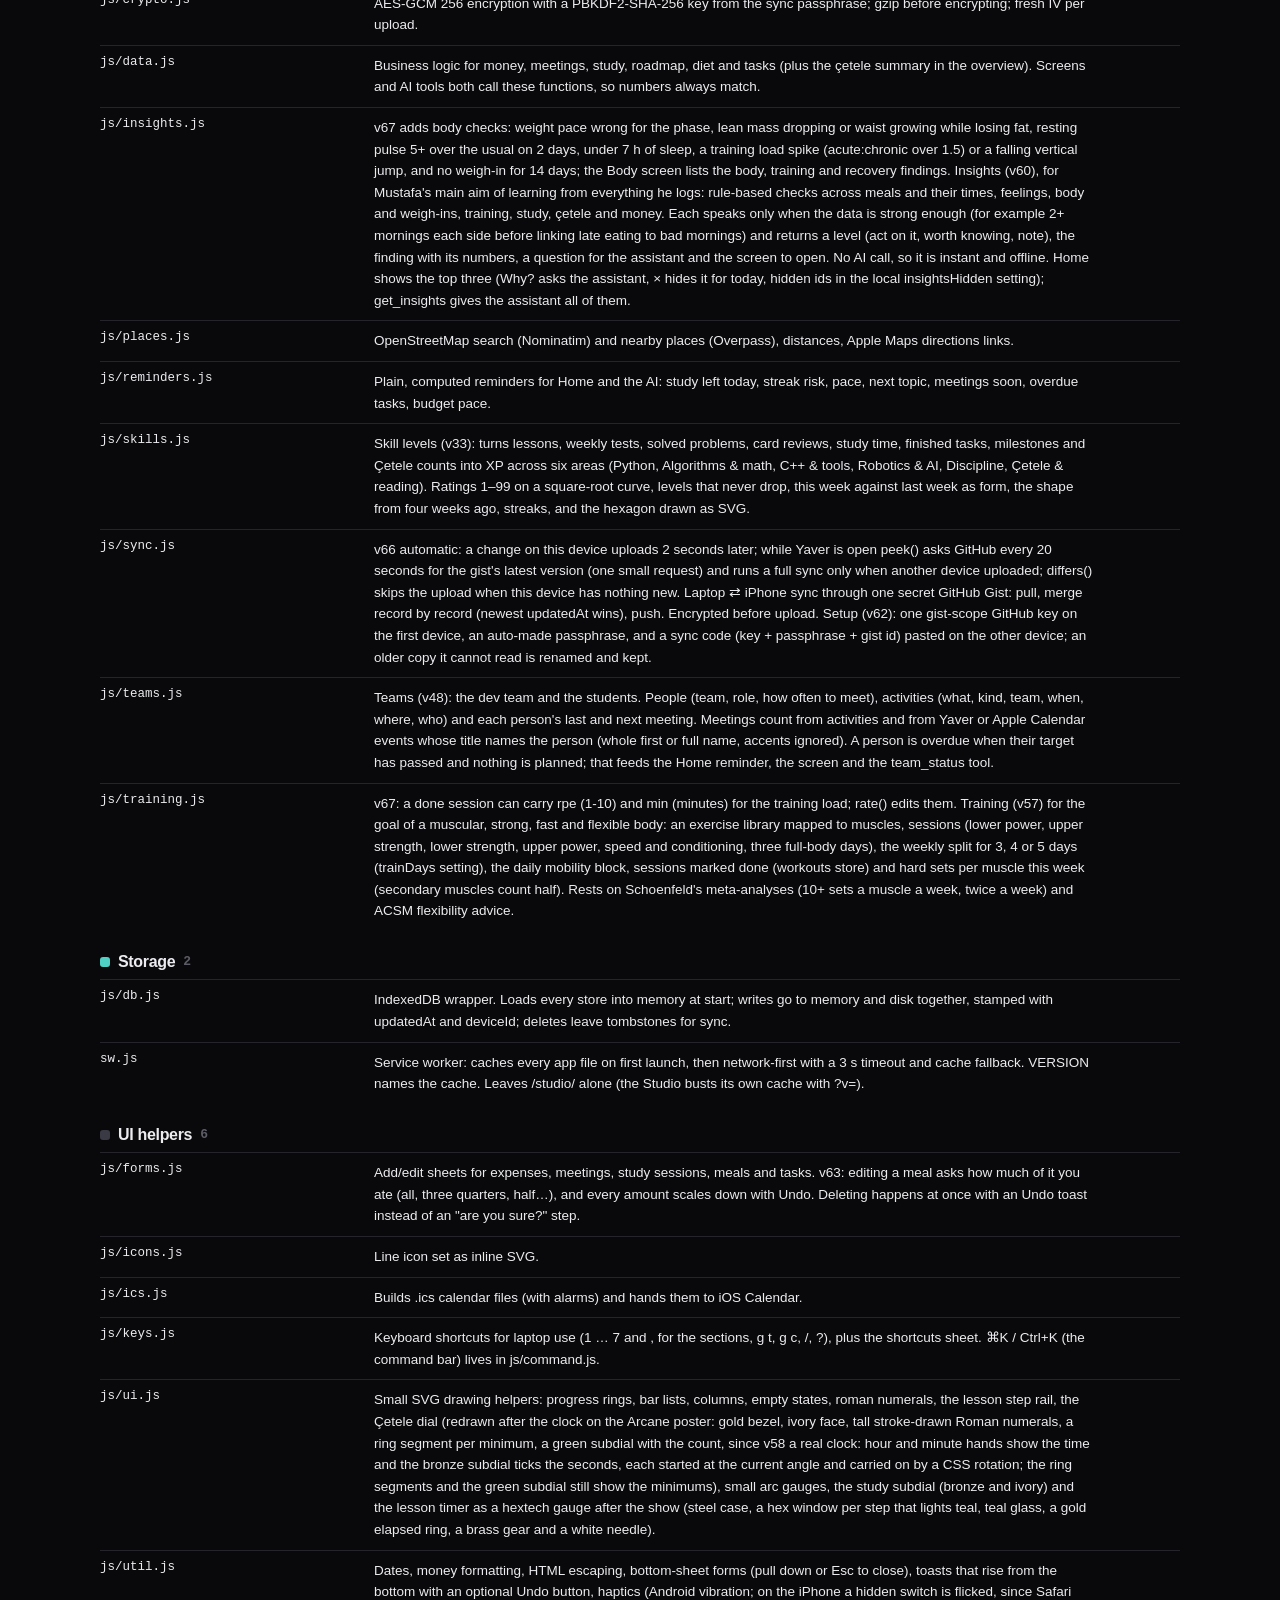
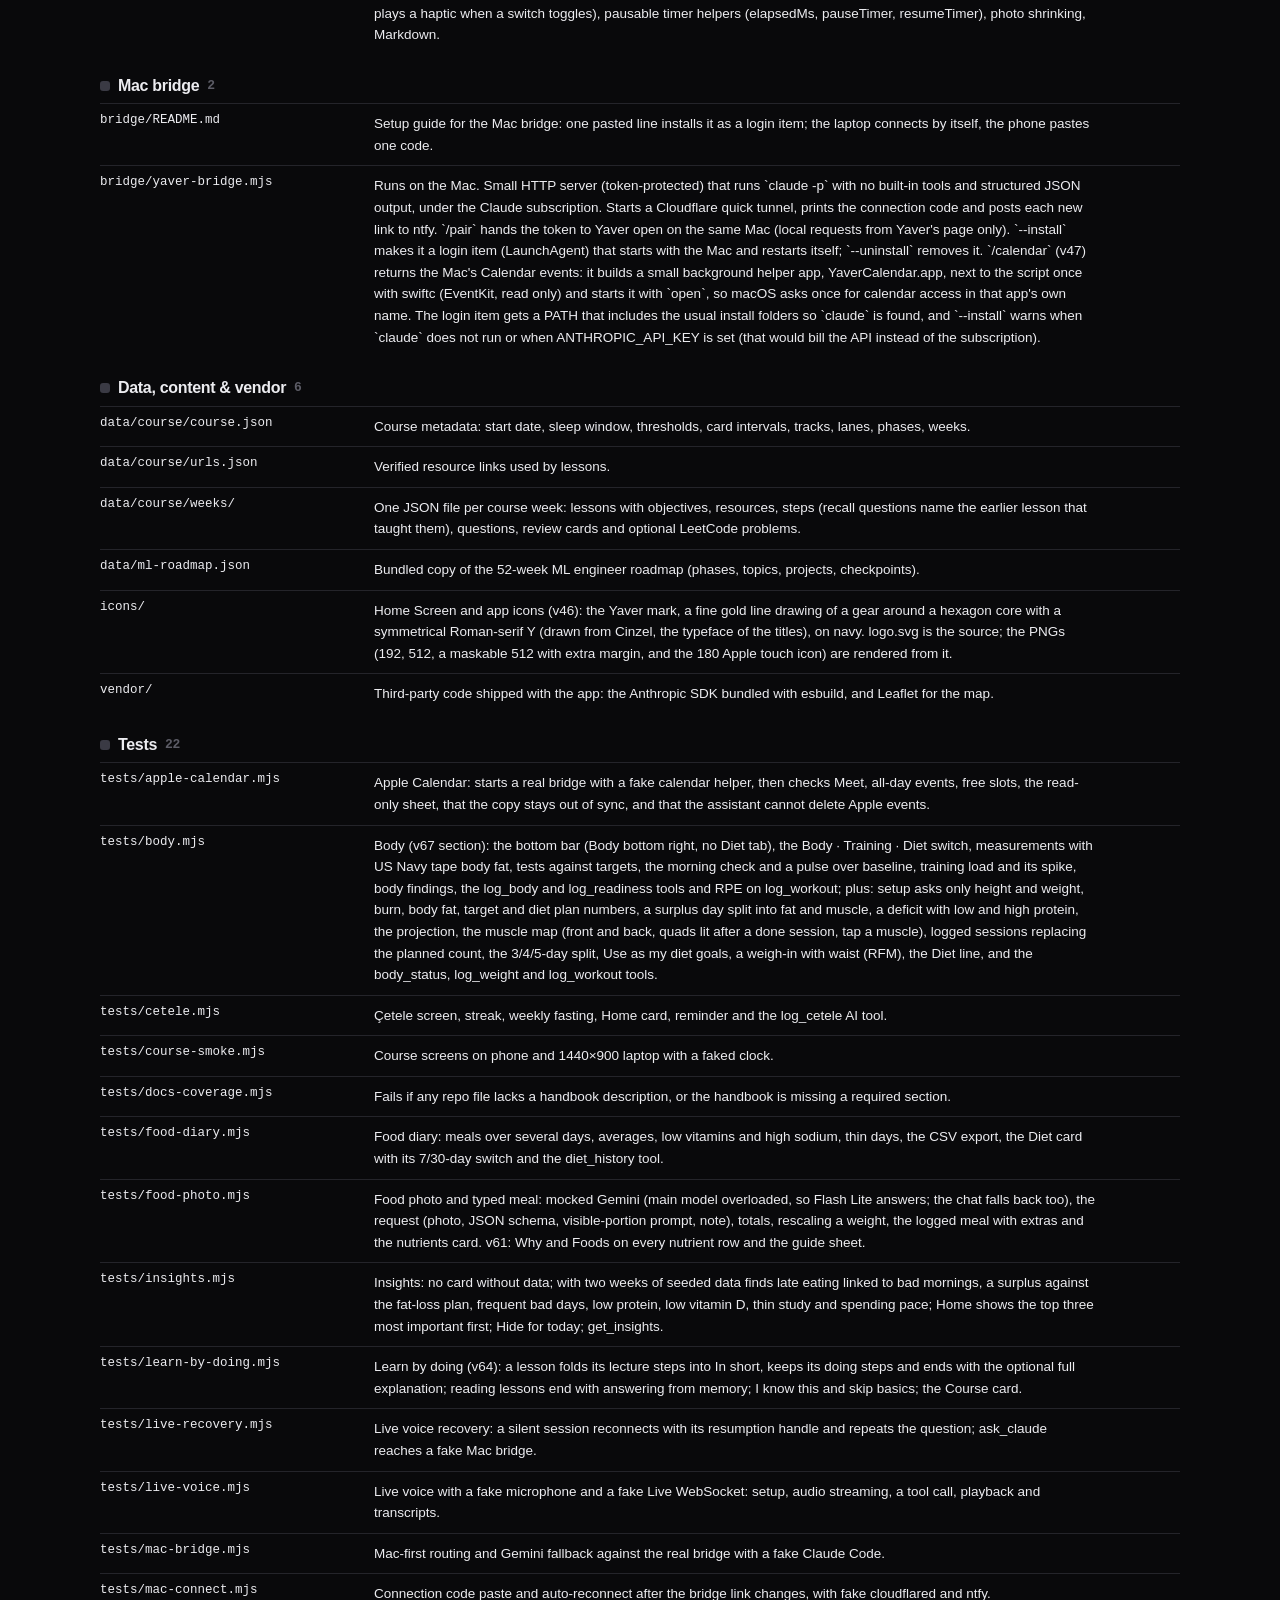
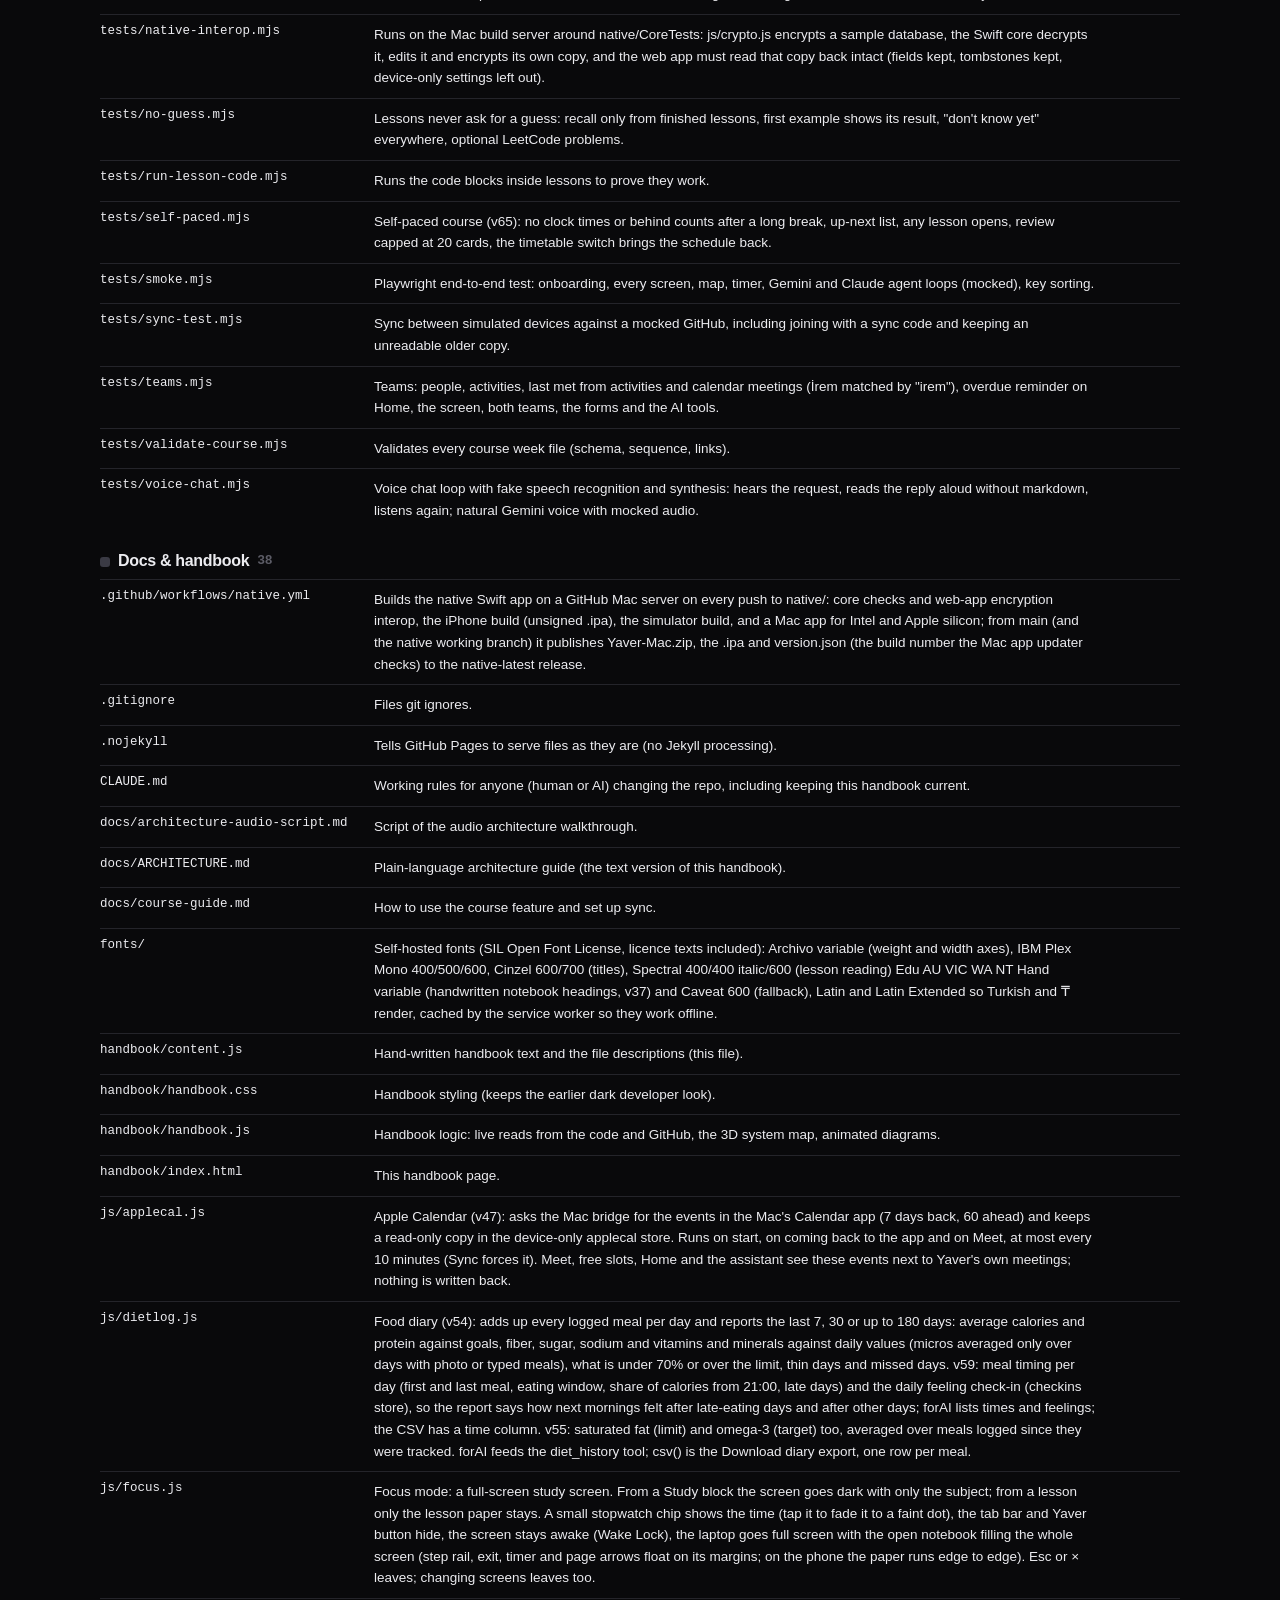
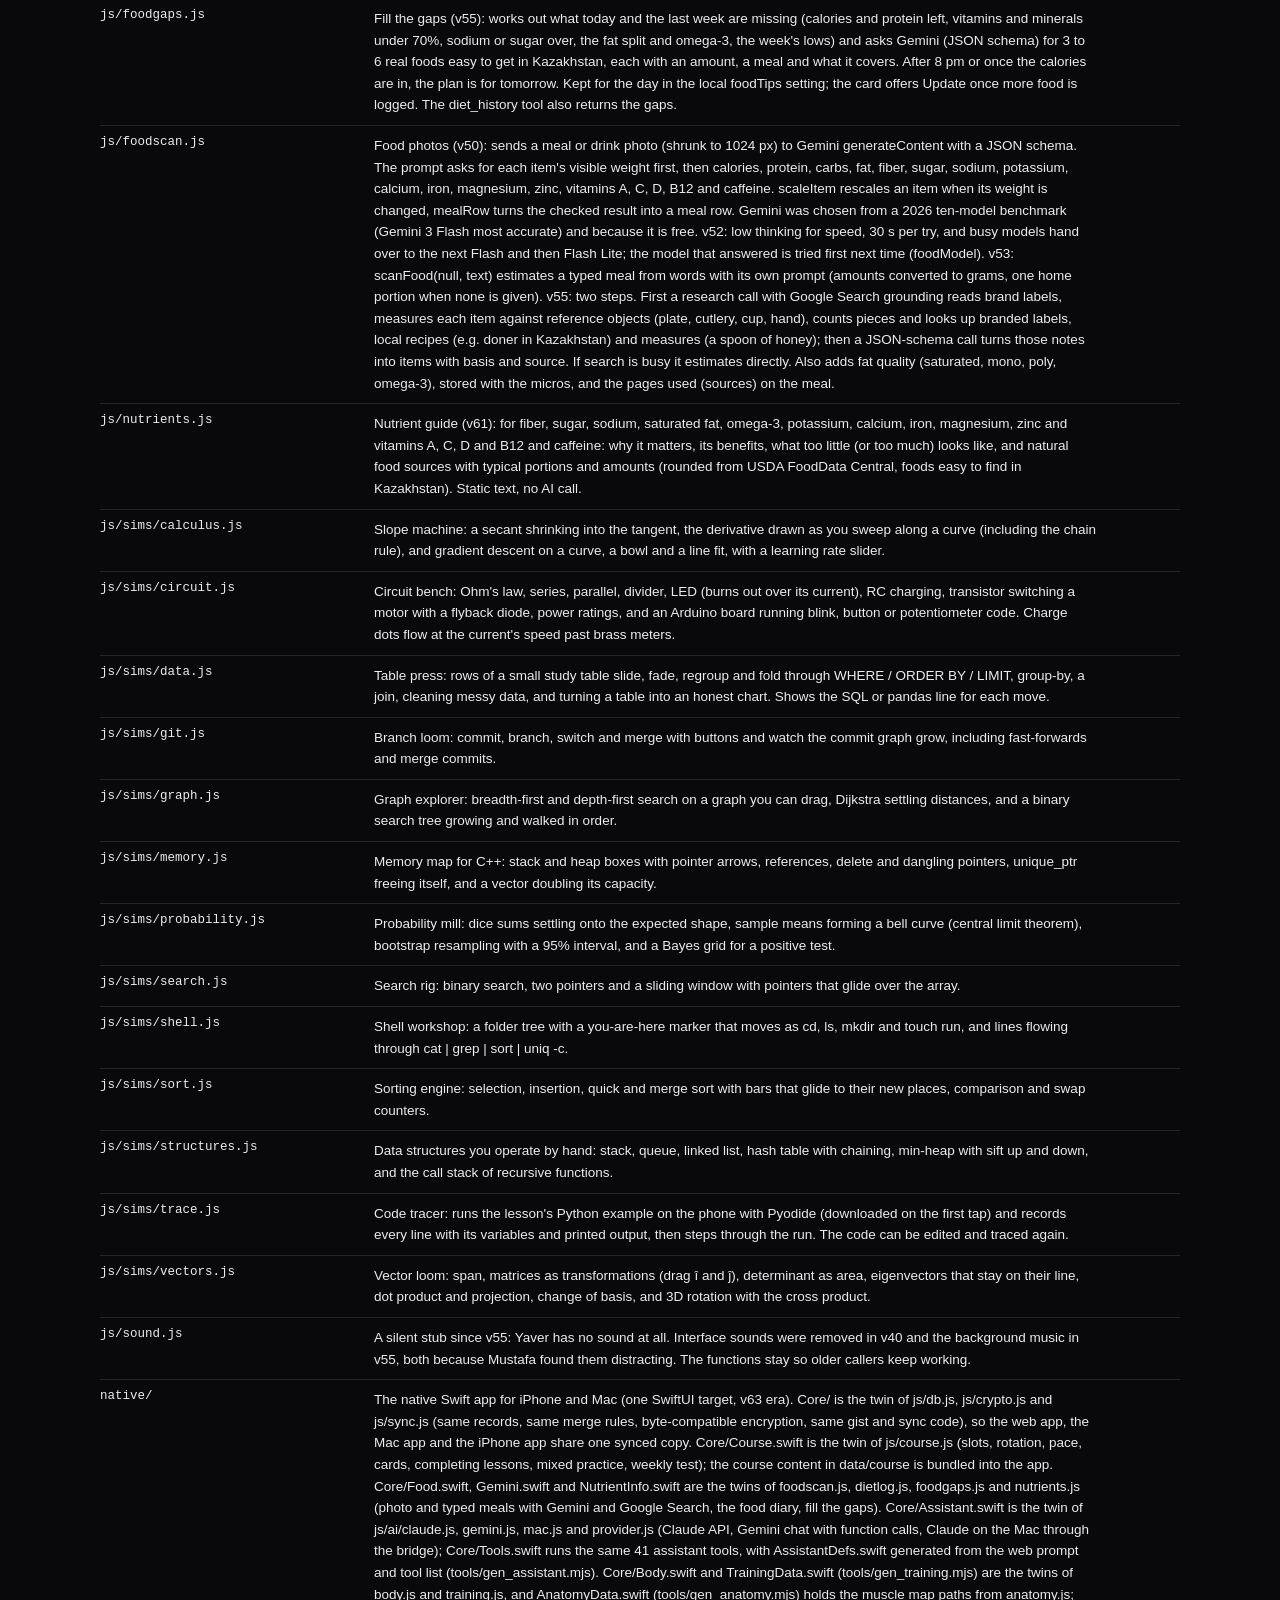
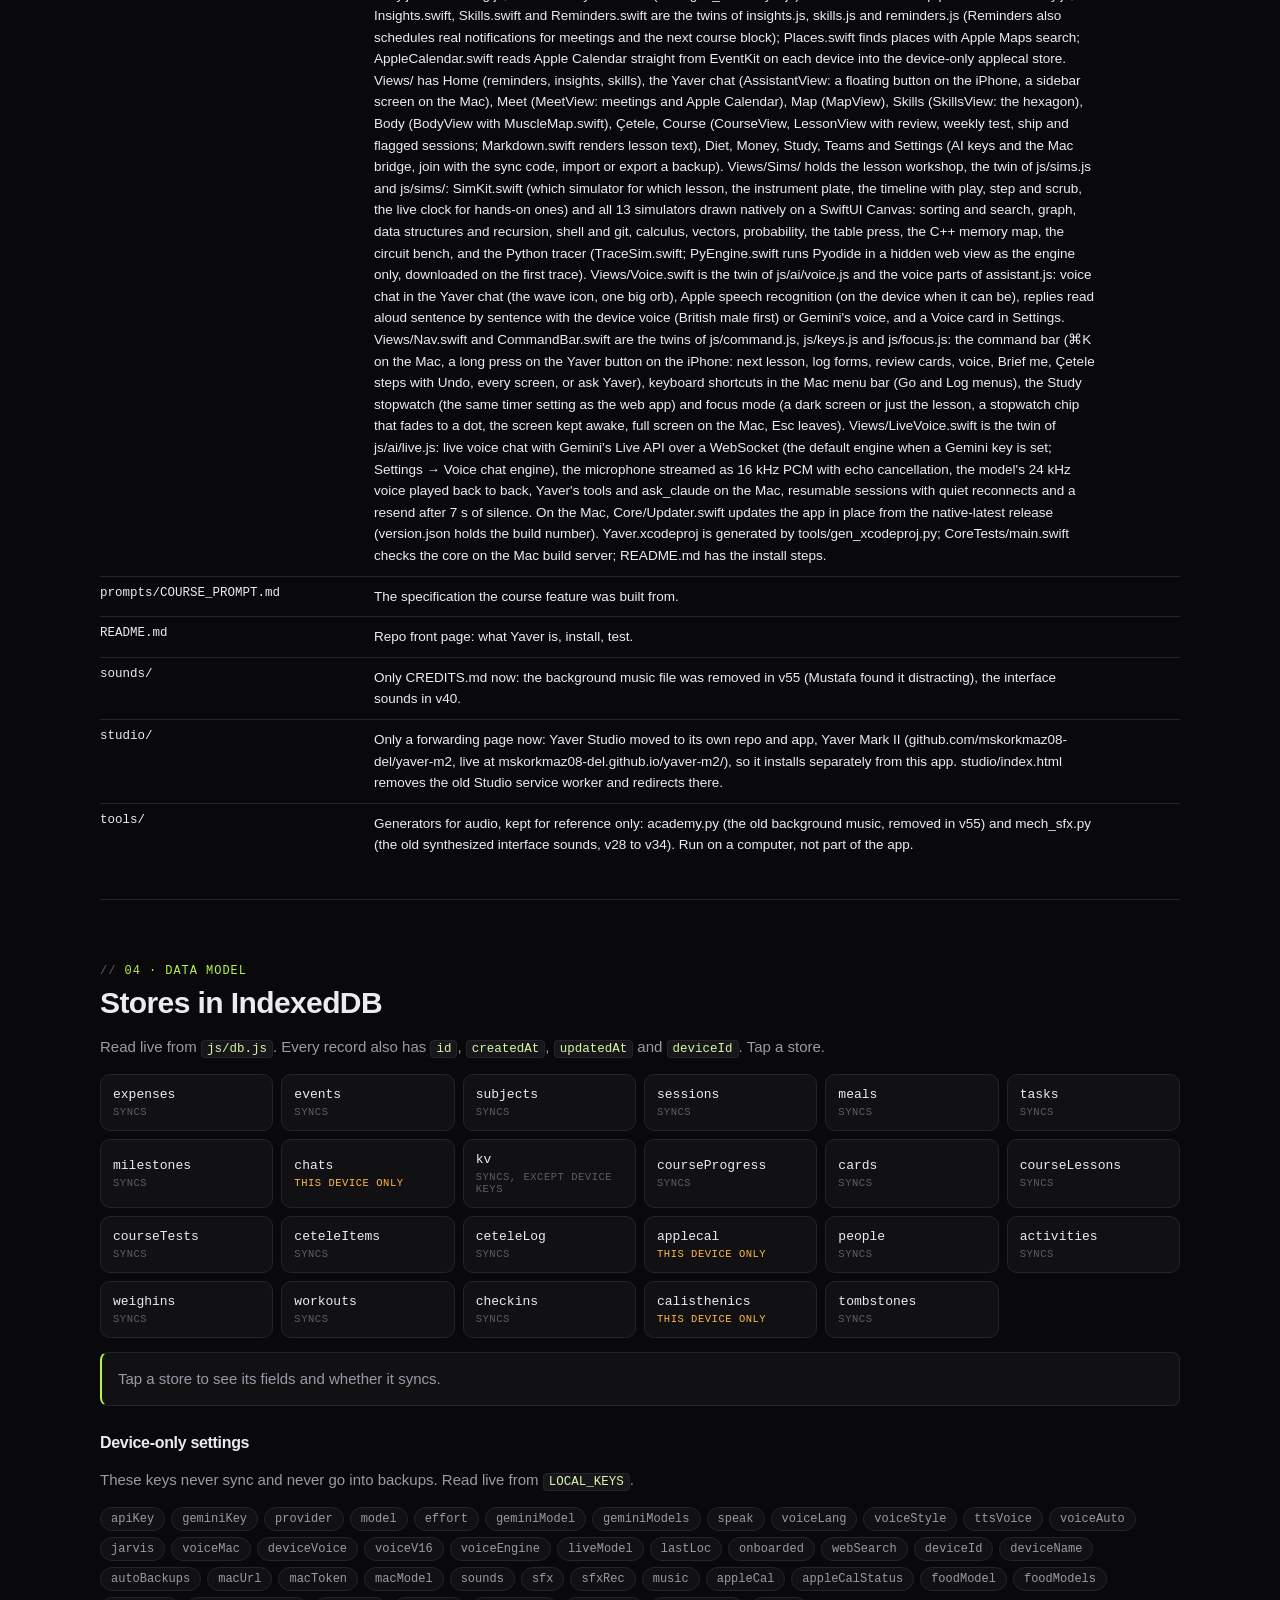
==== commit 0631858b: "v67: one Body section (Body, Training, Diet) and a flat docked tab bar Body is its own tab, bottom r" ====
--- a/handbook/index.html
+++ b/handbook/index.html
@@ -136,7 +136,7 @@
   <section id="specs">
     <p class="label">09 · specifications</p>
     <h2>For engineers</h2>
-    <p class="muted">Interaction rules (Mark II, v32): one lit gold action per screen; titles big and left aligned; controls float above content and tuck away on scroll; anything can be done from the command bar (hold the Yaver gear, or ⌘K, in <code>js/command.js</code>); changes happen at once with Undo instead of confirmation; haptics only for moments that matter; screens slide in from the side of the tab they come from; timers pause and reset separately; focus mode is the notebook alone, full screen. <b>Skills</b> (v33, <code>js/skills.js</code>): every lesson, test, problem, study minute, task and Çetele count becomes XP in six areas, drawn as a hexagon with the shape from four weeks ago underneath; levels never drop, a quiet week only shows as form.</p>
+    <p class="muted">Interaction rules (Mark II, v32): one lit gold action per screen; titles big and left aligned; the tab bar is docked flat and square at the bottom edge (v67), Body bottom right with Body · Training · Diet inside; anything can be done from the command bar (hold the Yaver gear, or ⌘K, in <code>js/command.js</code>); changes happen at once with Undo instead of confirmation; haptics only for moments that matter; screens slide in from the side of the tab they come from; timers pause and reset separately; focus mode is the notebook alone, full screen. <b>Skills</b> (v33, <code>js/skills.js</code>): every lesson, test, problem, study minute, task and Çetele count becomes XP in six areas, drawn as a hexagon with the shape from four weeks ago underneath; levels never drop, a quiet week only shows as form.</p>
     <div class="cols">
       <div><h3>Stack</h3><table class="t kv" id="stack"></table></div>
       <div><h3>Browser APIs used</h3><table class="t kv" id="apis"></table></div>
